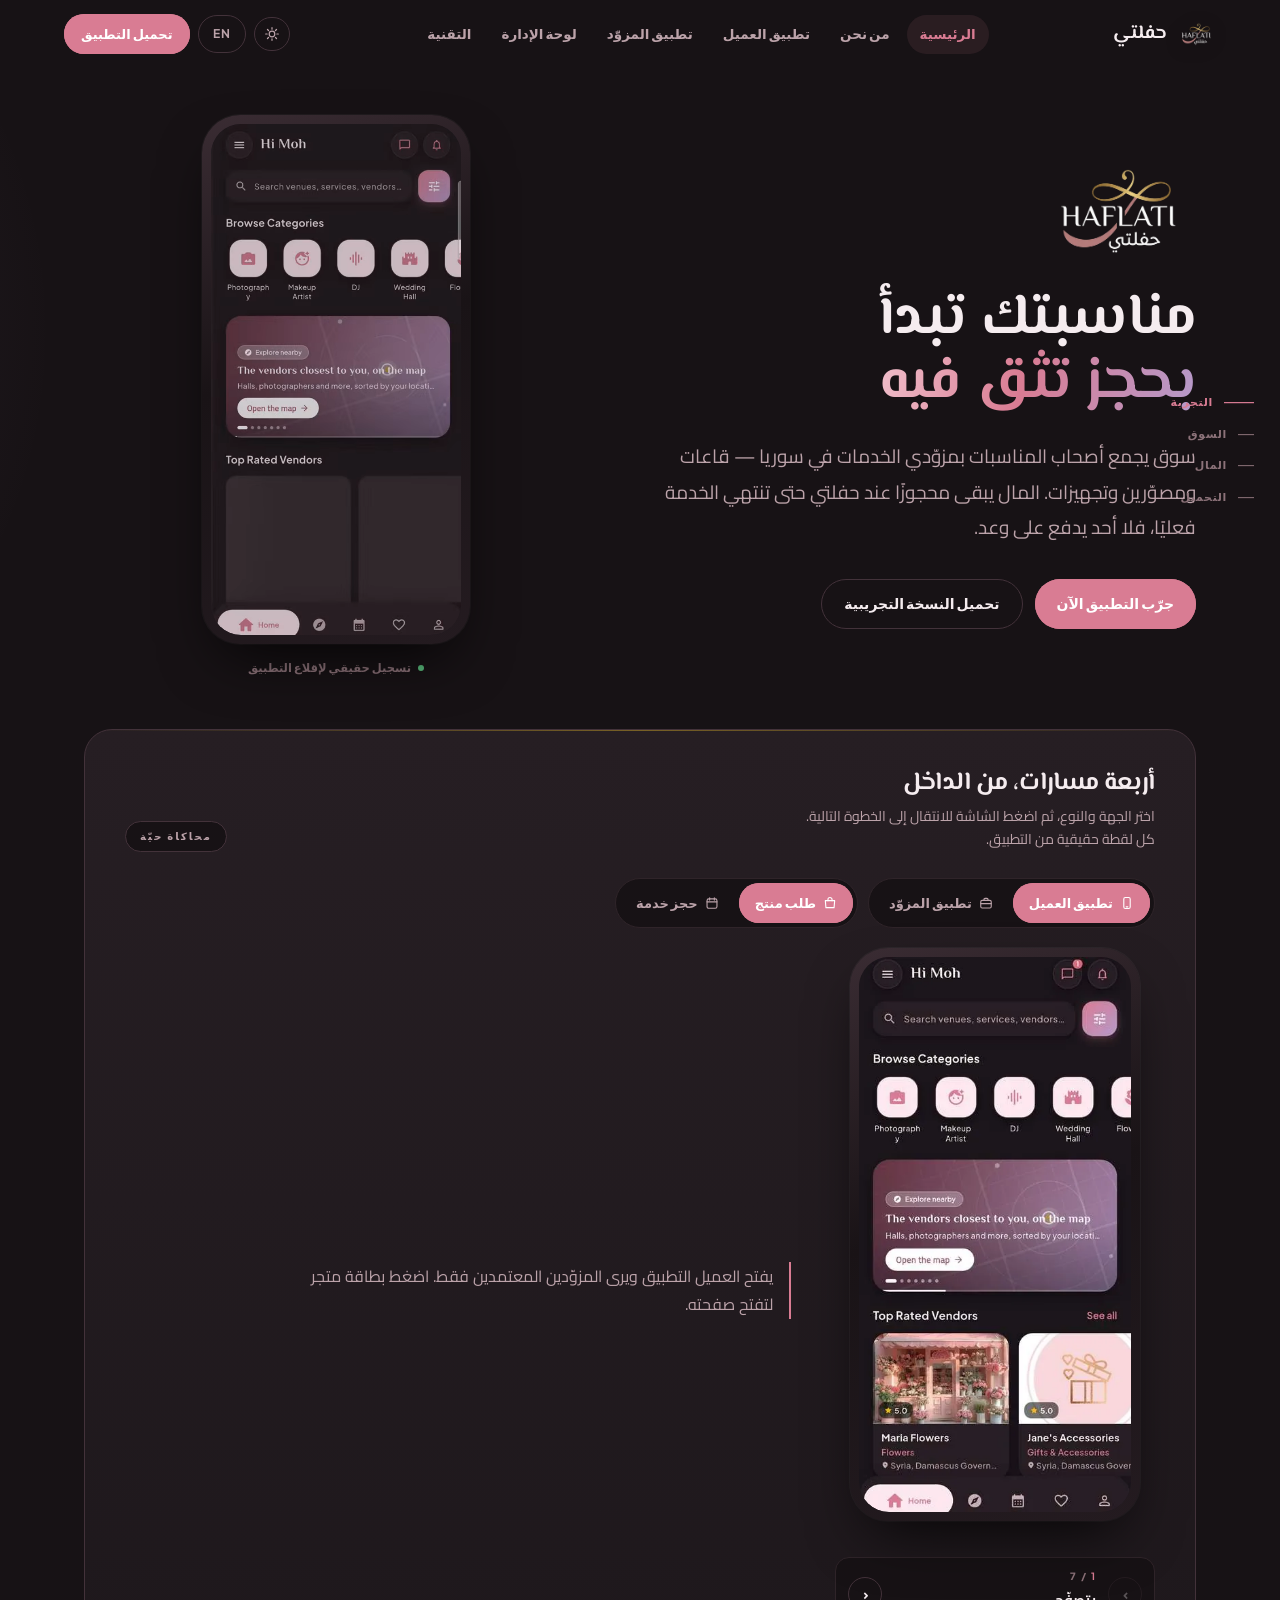
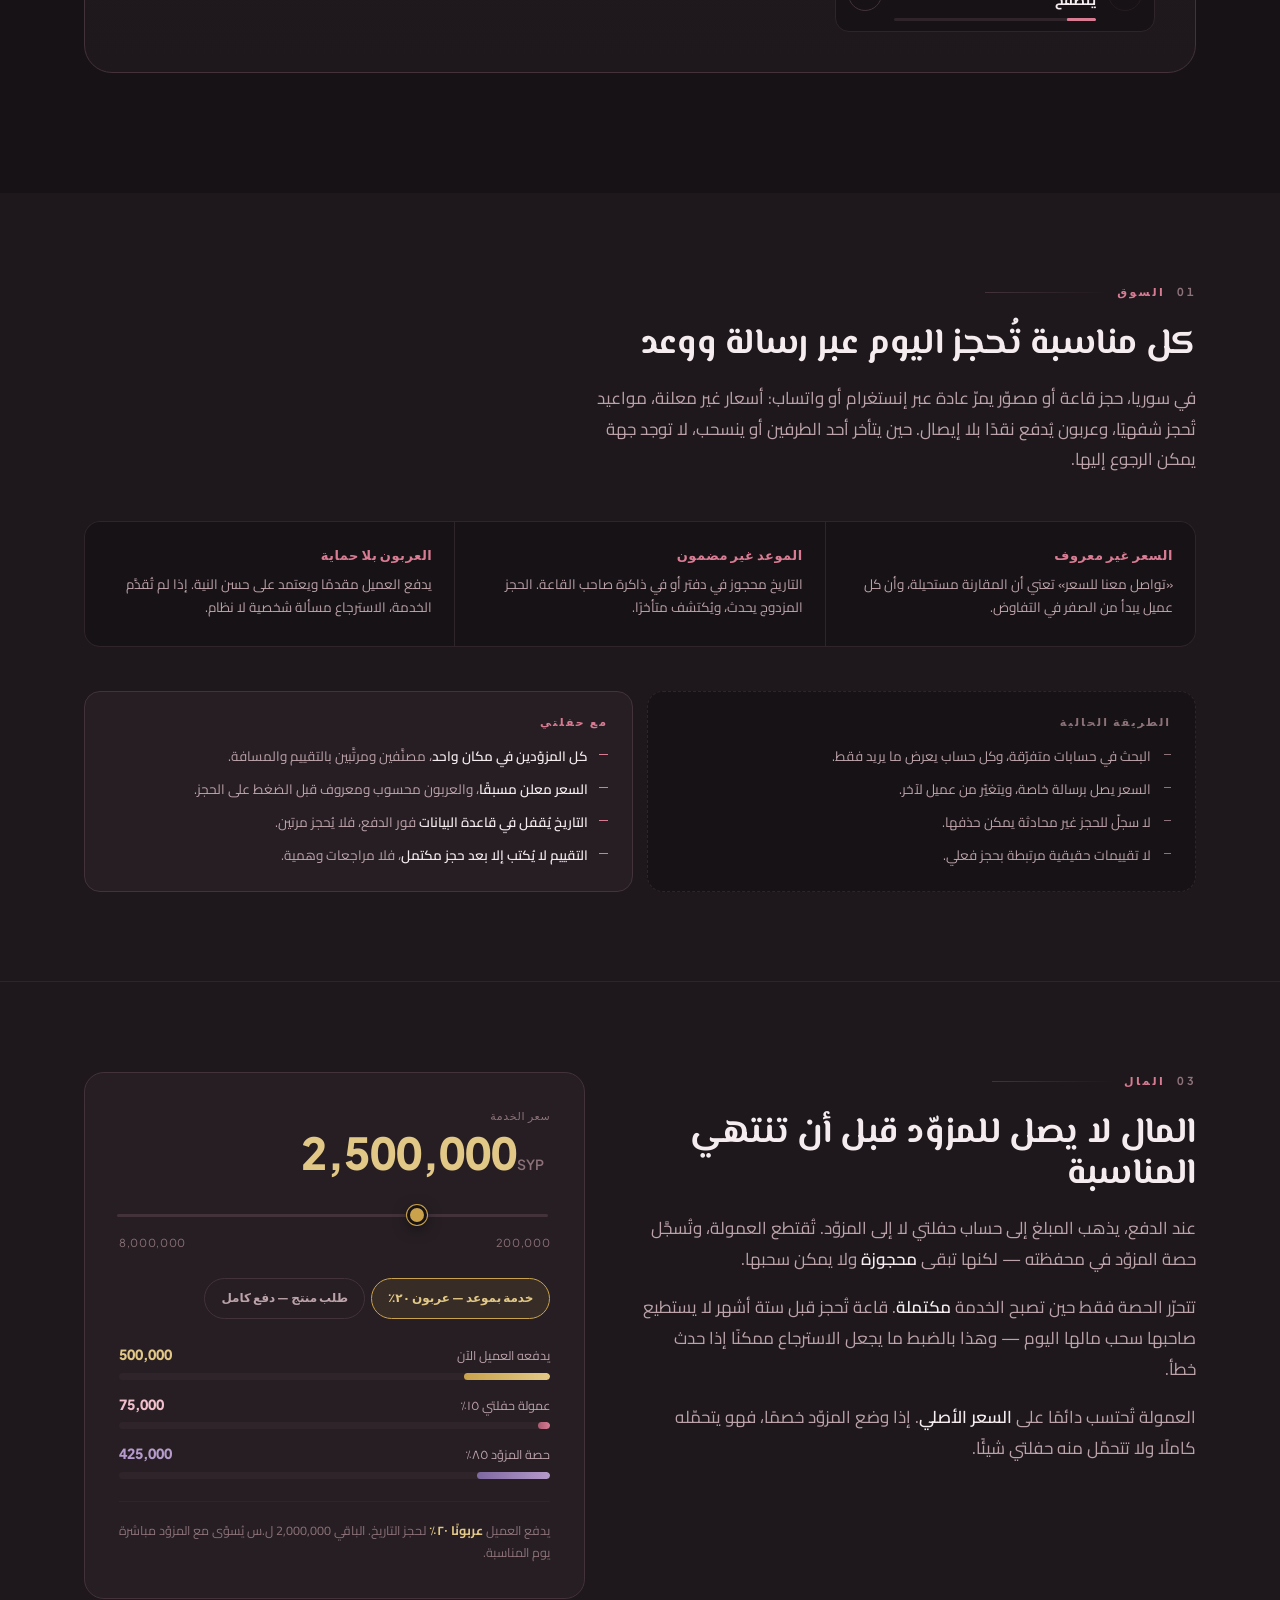
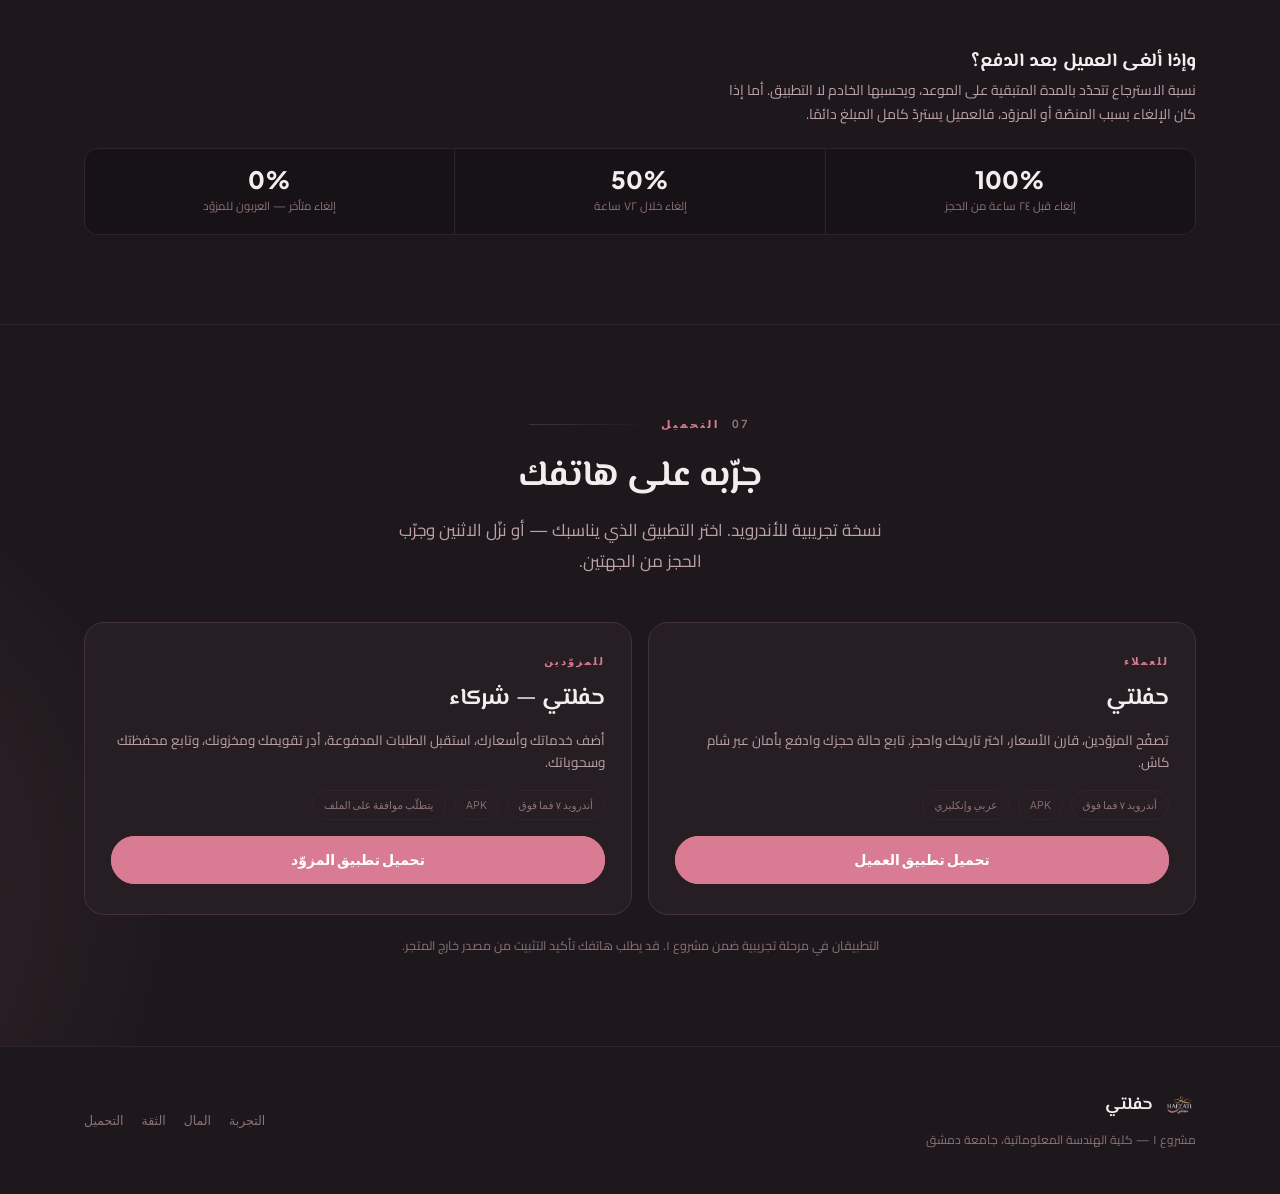
==== index.html @ 5509a3c0 "Fix the Samsung gate showing in every browser display:grid on #sbGate overrode the hidden attribute," ====
<!DOCTYPE html>
<html lang="ar" dir="rtl">
<head>
<meta charset="utf-8">
<meta name="viewport" content="width=device-width, initial-scale=1">
<title>حفلتي — Haflati</title>
<meta name="description" content="حفلتي — سوق خدمات المناسبات في سوريا. احجز قاعة أو مصوّر أو تجهيزات، وادفع بأمان عبر نظام ضمان يحمي الطرفين.">
<link rel="icon" id="favicon" href="data:,">
<meta property="og:title" content="حفلتي — Haflati">
<meta property="og:description" content="سوق خدمات المناسبات في سوريا. احجز بثقة، وادفع بضمان يحمي الطرفين.">
<meta property="og:type" content="website">
<meta name="theme-color" content="#171215">
<!-- Samsung Internet's own dark mode repaints any page it thinks cannot
     theme itself, which double-darkened our dark theme and pushed the rose
     to red. Browsers read this before the CSS, so the identical declaration
     in <style> lands too late to stop it. Both schemes are listed because
     the site ships a light theme too and must keep its own toggle. -->
<meta name="color-scheme" content="dark light">
<meta property="og:image" content="SITE_URL/assets/img/og.jpg">
<meta property="og:image:width" content="1200">
<meta property="og:image:height" content="630">
<meta property="og:locale" content="ar_SY">
<meta name="twitter:card" content="summary_large_image">
<link rel="canonical" href="SITE_URL/">
<link rel="preload" as="image" href="assets/img/posterDark.webp" fetchpriority="high">
<link rel="preload" as="video" href="assets/video/vidDarkWebm.webm" type="video/webm">
<link rel="preload" as="font" type="font/woff2" href="assets/fonts/cairo-400-arabic.woff2" crossorigin>
<link rel="preload" as="font" type="font/woff2" href="assets/fonts/el-messiri-700-arabic.woff2" crossorigin>
<link rel="stylesheet" href="assets/fonts/fonts.css">
<style>
/* ─────────────────────────────────────────────────────────
   TOKENS
   Palette derived from the Haflati mark: gold ribbon,
   rose crescent, white letterforms on a warmed near-black.
   Gold is reserved for money. Nothing else may use it.
   ───────────────────────────────────────────────────────── */
:root{
  /* site ground — the app's dark theme, deepened so phones read as objects on it */
  --ink:#171215;
  --ink-2:#1E181C;
  --surface:#261E23;
  --surface-2:#2E252B;
  --surface-3:#372C33;
  --edge:#43323A;
  --edge-soft:#2F2429;
  --cream:#F5ECEF;
  --muted:#BCA3AA;
  --dim:#8C7279;
  --shade:rgba(0,0,0,.55);

  /* brand — lifted from AppColors, identical values to the apps */
  --rose:#D97C93;         /* AppColors.primary      */
  --rose-2:#BE6B81;       /* AppColors.secondary    */
  --rose-deep:#AA5A70;    /* AppColors.primaryDark  */
  --rose-soft:#F0BFCB;
  --rose-wash:rgba(217,124,147,.10);
  --mauve:#B59ACB;        /* AppColors.accent       */
  --mauve-wash:rgba(181,154,203,.10);
  --gold:#C9A24B;         /* AppColors.gold         */
  --gold-soft:#E2C887;    /* AppColors.goldLight    */
  --gold-wash:rgba(201,162,75,.10);
  --ok:#58B87A;           /* AppColors.success      */
  --warn:#D9A441;         /* AppColors.warning      */
  --rating:#FFB800;       /* AppColors.rating       */

  /* in-phone theme — AppColors dark set, verbatim */
  --a-bg:#221B20;
  --a-card:#2E242A;
  --a-soft:#372B32;
  --a-border:#4A3742;
  --a-text:#F5ECEE;
  --a-sub:#C7AEB5;
  --a-psoft:#452F39;
  --a-shadow:0 4px 12px rgba(0,0,0,.32);
  --a-shadow-sm:0 2px 6px rgba(0,0,0,.32);
  --a-okbg:#32433A;
  --a-warnbg:#453B2D;
  --a-scrim:rgba(0,0,0,.55);

  --disp:'El Messiri','Noto Naskh Arabic','Segoe UI',serif;
  --body:'Cairo','Noto Sans Arabic','Segoe UI',sans-serif;
  --ui:'Plus Jakarta Sans','Inter','Segoe UI',system-ui,sans-serif;

  --gut:clamp(20px,5vw,72px);
  --maxw:1240px;
  --rail:220px;
  --e:cubic-bezier(.22,.61,.36,1);
}

/* ── light theme: site follows, and so do the phones ─────
   In-phone values are AppColors' light set, verbatim. ── */
html[data-theme="light"]{
  --ink:#F4EEF0;
  --ink-2:#FAF7F8;
  --surface:#FFFFFF;
  --surface-2:#FBF6F7;
  --surface-3:#F4EBEE;
  --edge:#E0D0D5;
  --edge-soft:#EBE0E3;
  --cream:#3E3135;        /* AppColors.lightText    */
  --muted:#836A70;        /* AppColors.lightTextSub */
  --dim:#A3898F;
  --shade:rgba(62,49,53,.14);

  --rose-soft:#C96F87;    /* AppColors.lightIcon — legible on white */
  --rose-wash:rgba(217,124,147,.10);
  --gold-soft:#A8811F;
  --mauve:#8E739F;        /* AppColors.accentDeep   */

  --a-bg:#FAF7F8;
  --a-card:#FFFFFF;
  --a-soft:#F3EAED;
  --a-border:#E8DDE0;
  --a-text:#3E3135;
  --a-sub:#836A70;
  --a-psoft:#FCE8EE;      /* AppColors.primarySoft  */
  --a-shadow:0 4px 12px rgba(0,0,0,.06);
  --a-shadow-sm:0 2px 6px rgba(0,0,0,.06);
  --a-okbg:#EFF8F2;
  --a-warnbg:#FFF7E8;
  --a-scrim:rgba(0,0,0,.45);
}
/* ── wide-gamut hold ─────────────────────────────────────
   On P3 screens (most Samsung and iPhone panels) some browsers
   stretch plain sRGB hex toward the wider gamut: rose drifts to
   red and the whole page reads oversaturated. Samsung Internet
   does this, Chrome does not, on the same phone.

   These are the same brand colours expressed in display-p3 —
   converted, not re-picked, so each renders identical to its hex
   above and the drift has nothing left to stretch. Browsers
   without P3 skip the block and keep the hex. Keep the two in
   sync: change a colour above, reconvert it here. ── */
@supports (color: color(display-p3 1 1 1)){
  @media (color-gamut: p3){
    :root{
      --rose:color(display-p3 .8016 .5041 .5768);        /* #D97C93 */
      --rose-2:color(display-p3 .7011 .4357 .5057);      /* #BE6B81 */
      --rose-deep:color(display-p3 .6252 .3690 .4389);   /* #AA5A70 */
      --rose-soft:color(display-p3 .9109 .7564 .7956);   /* #F0BFCB */
      --mauve:color(display-p3 .6925 .6078 .7828);       /* #B59ACB */
      --gold:color(display-p3 .7640 .6411 .3495);        /* #C9A24B */
      --gold-soft:color(display-p3 .8693 .7880 .5615);   /* #E2C887 */
      --ok:color(display-p3 .4434 .7129 .4995);          /* #58B87A */
      --warn:color(display-p3 .8190 .6515 .3261);        /* #D9A441 */
      --rating:color(display-p3 .9582 .7331 .2523);      /* #FFB800 */
    }
    html[data-theme="light"]{
      --rose-soft:color(display-p3 .7410 .4530 .5292);   /* #C96F87 */
      --gold-soft:color(display-p3 .6351 .5119 .2062);   /* #A8811F */
      --mauve:color(display-p3 .5400 .4550 .6120);       /* #8E739F */
    }
  }
}
html[lang="en"]{ --disp:'Plus Jakarta Sans','Inter',system-ui,sans-serif; --body:'Plus Jakarta Sans','Inter',system-ui,sans-serif; }
html{color-scheme:dark}
html[data-theme="light"]{color-scheme:light}
/* Companion to the color-scheme meta in <head>: keep our own palette when a
   browser or OS offers to repaint the page for contrast. The site already
   ships both themes and a toggle, so an automatic repaint only fights it. */
@media (forced-colors: active){
  html{forced-color-adjust:none}
}
body,.topbar,.stage,.phone,.screen,.p-card,.led-note,.gate,.claim,.cbox,.dl,.layer,.stat,.machine,.calc,.step,.node,.chip,.flag,.refund{
  transition:background-color .45s var(--e), border-color .45s var(--e), color .45s var(--e);
}
*,*::before,*::after{box-sizing:border-box}
html{scroll-behavior:smooth; -webkit-text-size-adjust:100%}
body{
  margin:0; background:var(--ink); color:var(--cream);
  font-family:var(--body); font-size:16px; line-height:1.7;
  -webkit-font-smoothing:antialiased;
}

img{max-width:100%; display:block}
button{font:inherit; color:inherit; background:none; border:0; cursor:pointer}
a{color:inherit; text-decoration:none}
:focus-visible{outline:2px solid var(--rose); outline-offset:3px; border-radius:2px}
.skip{
  position:fixed; inset-block-start:10px; inset-inline-start:-9999px; z-index:200;
  background:var(--rose); color:#2A1219; padding:11px 20px; border-radius:999px;
  font-family:var(--ui); font-size:13px; font-weight:700;
}
.skip:focus{inset-inline-start:14px}
::selection{background:var(--rose); color:var(--ink)}

/* ── type scale ───────────────────────────────────────── */
.eyebrow{
  font-family:var(--ui); font-size:11px; font-weight:700;
  letter-spacing:.22em; text-transform:uppercase; color:var(--rose);
  display:flex; align-items:center; gap:12px; margin:0 0 22px;
}
.eyebrow::after{content:''; flex:1; height:1px; background:linear-gradient(to left,transparent,var(--edge)); max-width:120px}
html[dir="ltr"] .eyebrow::after{background:linear-gradient(to right,transparent,var(--edge))}
.eyebrow .num{color:var(--dim); font-variant-numeric:tabular-nums}

h1,h2,h3,h4{font-family:var(--disp); font-weight:700; line-height:1.15; margin:0; letter-spacing:-.01em}
html[lang="en"] h1,html[lang="en"] h2{letter-spacing:-.035em}
.h-xl{font-size:clamp(31px,4.9vw,58px); line-height:1.12}
.h-lg{font-size:clamp(24px,3vw,36px)}
.h-md{font-size:clamp(19px,2.1vw,25px)}
.h-sm{font-size:clamp(16px,1.6vw,19px)}

.lead{font-size:clamp(15px,1.35vw,17px); color:var(--muted); line-height:1.8; max-width:66ch}
p{margin:0 0 1.05em; color:var(--muted)}
p:last-child{margin-bottom:0}
strong{color:var(--cream); font-weight:600}
.mono{font-family:var(--ui); font-variant-numeric:tabular-nums}

/* ── shell ────────────────────────────────────────────── */
.wrap{width:100%; max-width:var(--maxw); margin-inline:auto; padding-inline:var(--gut)}
section{position:relative; scroll-margin-top:78px}
@media(max-width:999px){ section{scroll-margin-top:70px} }
.band{padding-block:clamp(58px,7vw,96px)}
.band + .band{border-top:1px solid var(--edge-soft)}
.band-tint{background:var(--ink-2)}

/* ── top bar ──────────────────────────────────────────── */
.topbar{
  position:fixed; inset-block-start:0; inset-inline:0; z-index:80;
  display:flex; align-items:center; justify-content:space-between;
  gap:16px; padding:14px var(--gut);
  background:rgba(14,11,13,0); border-bottom:1px solid transparent;
  transition:background .35s var(--e), border-color .35s var(--e), backdrop-filter .35s;
}
.topbar.stuck{background:color-mix(in srgb, var(--ink) 86%, transparent); backdrop-filter:blur(14px) saturate(1.2); border-block-end-color:var(--edge-soft)}
.brand{display:flex; align-items:center; gap:11px; font-family:var(--disp); font-size:19px; font-weight:700}
.brand img{width:38px; height:auto; filter:drop-shadow(0 2px 8px rgba(0,0,0,.5))}
.topbar-actions{display:flex; align-items:center; gap:8px}

.lang{
  font-family:var(--ui); font-size:12px; font-weight:700; letter-spacing:.1em;
  padding:8px 14px; border:1px solid var(--edge); border-radius:999px; color:var(--muted);
  transition:.25s var(--e);
}
.lang:hover{border-color:var(--rose); color:var(--rose-soft)}
.icon-btn{display:grid; place-items:center; width:36px; height:34px; padding:0}
.tic{width:16px; height:16px; fill:none; stroke:currentColor; stroke-width:1.8; stroke-linecap:round}
.tic.moon{display:none}
html[data-theme="light"] .tic.sun{display:none}
html[data-theme="light"] .tic.moon{display:block}

.btn{
  display:inline-flex; align-items:center; gap:9px; font-family:var(--ui);
  font-size:14px; font-weight:700; padding:12px 22px; border-radius:999px;
  transition:.28s var(--e); white-space:nowrap;
}
.btn-solid{background:var(--rose); color:#FFF}
.btn-solid:hover{background:var(--rose-soft); transform:translateY(-1px)}
.btn-ghost{border:1px solid var(--edge); color:var(--cream)}
.btn-ghost:hover{border-color:var(--rose); background:var(--rose-wash)}
.btn-sm{padding:9px 17px; font-size:13px}

/* ── section rail ─────────────────────────────────────── */
.rail{
  position:fixed; inset-block-start:50%; inset-inline-start:26px; transform:translateY(-50%);
  z-index:60; display:none; flex-direction:column; gap:3px;
}
@media(min-width:1180px){ .rail{display:flex} }
.rail a{
  display:flex; align-items:center; gap:11px; padding:5px 0;
  font-family:var(--ui); font-size:11px; font-weight:600; letter-spacing:.06em;
  color:var(--dim); transition:.3s var(--e);
}
.rail i{width:16px; height:1px; background:currentColor; transition:.3s var(--e); flex:none}
.rail a:hover{color:var(--muted)}
.rail a.on{color:var(--rose)}
.rail a.on i{width:30px; background:var(--rose)}

/* ─────────────────────────────────────────────────────────
   HERO
   ───────────────────────────────────────────────────────── */
.hero{position:relative; padding-block:clamp(56px,9vw,136px) clamp(32px,4vw,56px); overflow:hidden}
.hero::before{
  content:''; position:absolute; inset-block-start:-30%; inset-inline-start:50%;
  width:min(1100px,120vw); aspect-ratio:1; transform:translateX(-50%);
  background:radial-gradient(circle,rgba(217,124,147,.13) 0%,rgba(181,154,203,.06) 38%,transparent 66%);
  pointer-events:none;
}
.hero-inner{position:relative; z-index:1}
.hero-mark{width:clamp(96px,13vw,150px); margin:0 auto 30px; opacity:0; animation:rise .9s var(--e) .1s forwards}
.hero h1{text-align:center; margin-bottom:22px; opacity:0; animation:rise .9s var(--e) .24s forwards}
.hero h1 .em{
  background:linear-gradient(100deg,var(--rose-soft),var(--rose) 45%,var(--mauve));
  -webkit-background-clip:text; background-clip:text; color:transparent;
}
.hero-sub{
  text-align:center; margin:0 auto; max-width:50ch; font-size:clamp(15px,1.75vw,19px);
  color:var(--muted); line-height:1.85; opacity:0; animation:rise .9s var(--e) .36s forwards;
}
.hero-cta{
  display:flex; gap:12px; justify-content:center; flex-wrap:wrap; margin-top:34px;
  opacity:0; animation:rise .9s var(--e) .48s forwards;
}
@keyframes rise{from{opacity:0; transform:translateY(22px)} to{opacity:1; transform:none}}
@keyframes fade{from{opacity:0} to{opacity:1}}

/* ─────────────────────────────────────────────────────────
   SIGNATURE — the twin-phone stage
   ───────────────────────────────────────────────────────── */
.stage-band{padding-block:0 clamp(70px,10vw,120px)}
.stage{
  position:relative; border:1px solid var(--edge); border-radius:28px;
  background:linear-gradient(180deg,var(--surface) 0%,var(--ink-2) 100%);
  padding:clamp(20px,3.2vw,40px); overflow:hidden;
  opacity:0; animation:fade 1s var(--e) .6s forwards;
}
.stage::before{
  content:''; position:absolute; inset-block-start:0; inset-inline:0; height:1px;
  background:linear-gradient(90deg,transparent,rgba(201,162,39,.5),transparent);
}
.stage-head{
  display:flex; align-items:flex-end; justify-content:space-between;
  gap:20px; flex-wrap:wrap; margin-bottom:26px;
}
.stage-head h2{margin-bottom:6px}
.stage-head p{font-size:14px; max-width:46ch}

.stage-grid{
  display:grid; gap:clamp(16px,2.6vw,34px); align-items:start;
  grid-template-columns:1fr; 
}
@media(min-width:900px){ .stage-grid{grid-template-columns:1fr minmax(190px,250px) 1fr} .ledger{align-self:center} }

.side{display:flex; flex-direction:column; align-items:center; gap:14px}
.side-tag{
  font-family:var(--ui); font-size:10px; font-weight:800; letter-spacing:.2em;
  text-transform:uppercase; padding:6px 14px; border-radius:999px; border:1px solid var(--edge);
  color:var(--muted); background:var(--ink); transition:.4s var(--e);
}
.side.live .side-tag{border-color:var(--rose); color:var(--rose-soft); background:var(--rose-wash)}

/* phone */
.phone{
  width:100%; max-width:264px; aspect-ratio:264/521; position:relative;
  border-radius:38px; padding:9px; background:linear-gradient(160deg,#3A2C33,#191316 45%,#241B20);
  box-shadow:0 26px 60px -20px rgba(0,0,0,.85), 0 0 0 1px rgba(255,255,255,.045);
  transition:.5s var(--e);
}
.side.live .phone{box-shadow:0 30px 70px -20px rgba(0,0,0,.9), 0 0 0 1px rgba(217,124,147,.28), 0 0 46px -12px rgba(217,124,147,.32)}
/* ═══════════════════════════════════════════════════════
   IN-PHONE UI
   Rebuilt from the Flutter source. Dimensions, radii and
   badge placement follow the real widgets:
   HomeListingCardWidget  165x120, r18, pad 10/8/10/10
   HomeVendorCardWidget   195x130, r20, pad 12/10/12/12
   HomeSearchBarWidget    h50, r18, card + shadow
   HomeCategoriesWidget   60x60 tile, r20, primarySoft + border
   Scaled to 0.62 so a 390pt screen fits the mock.
   ═══════════════════════════════════════════════════════ */
.screen{
  position:relative; width:100%; height:100%; border-radius:30px; overflow:hidden;
  background:var(--a-bg); color:var(--a-text); isolation:isolate;
  font-family:var(--body);
}
.scr{
  position:absolute; inset:0; padding:30px 0 0; overflow:hidden;
  opacity:0; visibility:hidden; transform:translateY(9px);
  transition:opacity .42s var(--e), transform .42s var(--e), visibility .42s;
  display:flex; flex-direction:column;
}
.scr.on{opacity:1; visibility:visible; transform:none}
.scr > .pad{padding-inline:12px}
.scr .grow{flex:1; min-height:0; overflow:hidden}

/* a real screenshot from the shipped app, not a rebuild */
.scr.shot{padding:0}
.scr.shot img{width:100%; height:100%; object-fit:cover; object-position:top center; display:block}
.screen:has(.scr.shot.on) .notch, .phone:has(.scr.shot.on) .notch{display:none}
.shot-note{
  display:flex; align-items:center; justify-content:center; gap:7px; margin-top:16px;
  font-family:var(--ui); font-size:12px; font-weight:600; color:var(--dim);
}
.shot-note i{width:6px; height:6px; border-radius:50%; background:var(--ok); flex:none}

/* icons */
.ic{width:13px; height:13px; flex:none; fill:none; stroke:currentColor; stroke-width:1.9;
    stroke-linecap:round; stroke-linejoin:round}
.ic.xs{width:10px; height:10px}
.ic.sm{width:11px; height:11px}
.ic.lg{width:16px; height:16px}
.ic.fill{fill:currentColor; stroke:none}

/* header — HomeHeaderWidget */
.a-head{display:flex; align-items:center; gap:7px; padding:5px 12px 6px}
.a-circ{
  width:26px; height:26px; border-radius:50%; display:grid; place-items:center;
  background:var(--a-card); box-shadow:var(--a-shadow-sm); position:relative; flex:none;
}
.a-circ .ic{width:13px; height:13px}
.a-circ .badge{
  position:absolute; inset-block-start:-2px; inset-inline-end:-2px;
  min-width:12px; height:12px; padding:0 3px; border-radius:999px; background:var(--rose);
  color:#fff; font-family:var(--ui); font-size:7px; font-weight:800;
  display:grid; place-items:center; border:1.5px solid var(--a-bg);
}
.a-hi{
  flex:1; font-family:var(--disp); font-size:13.5px; font-weight:700; color:var(--a-text);
  line-height:1.2; overflow:hidden; white-space:nowrap; text-overflow:ellipsis;
}

/* search — HomeSearchBarWidget */
.a-search{
  height:31px; margin:5px 12px 10px; padding:0 9px; border-radius:11px;
  background:var(--a-card); box-shadow:var(--a-shadow); display:flex; align-items:center; gap:6px;
}
.a-search span{font-size:8.5px; color:var(--a-sub); overflow:hidden; white-space:nowrap; text-overflow:ellipsis}
.a-search{font-size:8.5px; line-height:1.4}
.a-search[data-i18n]{font-size:8.5px}
.a-search .ic{color:var(--a-sub); width:12px; height:12px}
.a-filter{
  width:31px; height:31px; border-radius:11px; background:var(--rose); color:#fff;
  display:grid; place-items:center; flex:none; box-shadow:var(--a-shadow);
}

/* section header — HomeSectionHeaderWidget */
.a-sec{display:flex; align-items:center; gap:8px; padding:10px 12px 6px; flex:none}
.a-sec h6{flex:1; margin:0; font-family:var(--disp); font-size:11.5px; font-weight:700; color:var(--a-text)}
.a-sec b{font-family:var(--ui); font-size:8.5px; font-weight:800; color:var(--rose)}

/* categories — HomeCategoriesWidget */
.a-cats{display:flex; gap:9px; padding:0 12px 2px; overflow:hidden; flex:none}
.a-cat{width:44px; flex:none; text-align:center}
.a-cat i{
  width:34px; height:34px; margin:0 auto 5px; border-radius:12px; display:grid; place-items:center;
  background:var(--a-psoft); border:1px solid var(--a-border); box-shadow:var(--a-shadow); color:var(--rose);
}
.a-cat i .ic{width:16px; height:16px}
.a-cat span{font-size:7.5px; color:var(--a-text); font-weight:600; line-height:1.25; display:block; min-height:19px}

/* rails */
.a-rail{display:flex; gap:9px; padding:0 12px; overflow:hidden; flex:none}

/* listing card — HomeListingCardWidget (165x120 r18) */
.a-lc{
  width:102px; flex:none; border-radius:11px; background:var(--a-card);
  box-shadow:var(--a-shadow); overflow:hidden;
}
.a-lc .im{height:66px; position:relative}
.a-lc .bd{padding:5px 6px 6px}
.a-lc .t{font-size:8px; font-weight:600; color:var(--a-text); line-height:1.3;
  overflow:hidden; white-space:nowrap; text-overflow:ellipsis}
.a-lc .v{font-size:7px; color:var(--rose); line-height:1.3; margin-top:2px;
  display:flex; align-items:center; gap:2px; overflow:hidden; white-space:nowrap}
.a-lc .l{font-size:7px; color:var(--a-sub); line-height:1.3; margin-top:2px;
  display:flex; align-items:center; gap:2px; overflow:hidden; white-space:nowrap}
.a-lc .pr{margin-top:4px; display:flex; align-items:baseline; gap:3px}
.a-lc .pr b{font-family:var(--ui); font-size:8.5px; font-weight:800; color:var(--a-text)}
.a-lc .pr s{font-size:6.5px; color:var(--a-sub)}
.a-lc .pr em{font-size:6.5px; color:var(--a-sub); font-style:normal}

/* vendor card — HomeVendorCardWidget (195x130 r20) */
.a-vc{width:120px; flex:none; border-radius:12px; background:var(--a-card); box-shadow:var(--a-shadow); overflow:hidden}
.a-vc .im{height:70px; position:relative}
.a-vc .bd{padding:6px 7px 7px}
.a-vc .t{font-size:8.5px; font-weight:700; color:var(--a-text); line-height:1.3;
  overflow:hidden; white-space:nowrap; text-overflow:ellipsis}
.a-vc .c{font-size:7.5px; color:var(--rose); line-height:1.3; margin-top:2px}
.a-vc .l{font-size:7px; color:var(--a-sub); line-height:1.3; margin-top:2px; display:flex; align-items:center; gap:2px}

/* image placeholders — the app loads photos; these stand in */
.im{
  background:linear-gradient(135deg,rgba(217,124,147,.34),rgba(181,154,203,.22)),
             repeating-linear-gradient(48deg,rgba(255,255,255,.05) 0 2px,transparent 2px 9px);
}
.im.g2{background:linear-gradient(135deg,rgba(201,162,75,.32),rgba(217,124,147,.22)),repeating-linear-gradient(48deg,rgba(255,255,255,.05) 0 2px,transparent 2px 9px)}
.im.g3{background:linear-gradient(135deg,rgba(181,154,203,.34),rgba(110,140,199,.20)),repeating-linear-gradient(48deg,rgba(255,255,255,.05) 0 2px,transparent 2px 9px)}
.im.g4{background:linear-gradient(135deg,rgba(88,184,122,.26),rgba(181,154,203,.22)),repeating-linear-gradient(48deg,rgba(255,255,255,.05) 0 2px,transparent 2px 9px)}

/* badges over images — exact placement from the widget */
.b-rate{
  position:absolute; inset-block-end:5px; inset-inline-start:5px;
  display:flex; align-items:center; gap:2px; padding:2px 5px; border-radius:6px;
  background:var(--a-scrim); color:#fff; font-family:var(--ui); font-size:6.5px; font-weight:800;
}
.b-rate .ic{color:var(--rating); width:8px; height:8px}
.b-off{
  position:absolute; inset-block-start:5px; inset-inline-start:5px;
  display:flex; align-items:center; gap:2px; padding:2px 5px; border-radius:999px;
  background:var(--rose); color:#fff; font-family:var(--ui); font-size:6.5px; font-weight:800;
}
.b-new{
  position:absolute; inset-block-start:5px; inset-inline-start:5px; padding:2px 6px;
  border-radius:999px; background:var(--a-psoft); color:var(--rose);
  font-family:var(--ui); font-size:6.5px; font-weight:800;
}
.b-fav{
  position:absolute; inset-block-start:5px; inset-inline-end:5px;
  width:17px; height:17px; border-radius:50%; background:var(--a-card); color:var(--rose);
  display:grid; place-items:center; box-shadow:var(--a-shadow-sm);
}
.b-fav .ic{width:9px; height:9px}

/* bottom nav — BottomNavView, 5 real tabs */
.a-nav{
  margin-top:auto; display:flex; justify-content:space-around; align-items:center;
  padding:6px 4px 8px; background:var(--a-card); border-top:1px solid var(--a-border);
}
.a-nav a{display:flex; flex-direction:column; align-items:center; gap:2px; color:var(--a-sub); flex:1}
.a-nav a.on{color:var(--rose)}
.a-nav span{font-size:6.5px; font-weight:600}

/* generic in-phone blocks */
.a-card{background:var(--a-card); border-radius:10px; padding:8px; box-shadow:var(--a-shadow-sm)}
.a-card + .a-card{margin-top:6px}
.a-row{display:flex; align-items:center; gap:6px}
.a-btw{display:flex; align-items:center; justify-content:space-between; gap:6px}
.a-t{font-size:7.5px; color:var(--a-sub); line-height:1.45}
.a-n{font-size:9px; color:var(--a-text); font-weight:600; line-height:1.35}
.a-h{font-family:var(--disp); font-size:12px; font-weight:700; color:var(--a-text); line-height:1.3}
.a-mut{font-size:7.5px; color:var(--a-sub); line-height:1.55}
.a-div{height:1px; background:var(--a-border); margin:6px 0}
.a-price{font-family:var(--ui); font-size:11px; font-weight:800; color:var(--a-text)}
.a-price small{font-size:7px; color:var(--a-sub); font-weight:600; margin-inline-start:2px}
.a-pill{
  display:inline-flex; align-items:center; gap:3px; padding:2.5px 7px; border-radius:999px;
  font-family:var(--ui); font-size:6.5px; font-weight:800; white-space:nowrap;
  background:var(--a-soft); color:var(--a-sub);
}
.a-pill.rose{background:var(--a-psoft); color:var(--rose)}
.a-pill.ok{background:var(--a-okbg); color:var(--ok)}
.a-pill.warn{background:var(--a-warnbg); color:var(--warn)}
.a-pill.gold{background:var(--gold-wash); color:var(--gold-soft)}
.a-cta{
  display:flex; align-items:center; justify-content:center; gap:5px;
  margin:8px 12px 10px; padding:9px; border-radius:11px;
  background:linear-gradient(90deg,var(--rose-2),var(--rose)); color:#fff;
  font-family:var(--ui); font-size:9px; font-weight:800; box-shadow:var(--a-shadow);
}
.a-cta.mut{background:var(--a-soft); color:var(--a-sub); box-shadow:none; border:1px solid var(--a-border)}
.a-cta.gold{background:linear-gradient(90deg,var(--gold),var(--gold-soft)); color:#2A2003}

.a-locbar{
  display:flex; align-items:center; gap:7px; padding:6px 8px; border-radius:12px;
  background:var(--a-card); border:1px solid var(--a-border); box-shadow:var(--a-shadow);
}
.a-loctile{width:22px; height:22px; border-radius:8px; background:var(--a-psoft); color:var(--rose); display:grid; place-items:center; flex:none}
.a-chiprow{display:flex; gap:5px; padding:0 12px 8px; overflow:hidden; flex:none}
.a-echip{
  display:flex; align-items:center; gap:3px; padding:4px 8px; border-radius:999px; flex:none;
  border:1px solid var(--a-border); background:var(--a-card); color:var(--a-sub); font-size:7px;
}
.a-echip.on{border-color:var(--rose); background:var(--a-psoft); color:var(--rose)}
/* ═══════════════════════════════════════════════════════
   HomeSpotlightCarousel / HomeSpotlightSlide
   r24, shadow, 5.2s auto-advance, parallax + scale on the
   background, dots bottom-start (16x5 active / 5x5), and a
   2.5h progress rail across the bottom.
   ═══════════════════════════════════════════════════════ */
.a-spot{
  position:relative; height:86px; margin:0 12px 4px; border-radius:15px;
  overflow:hidden; box-shadow:var(--a-shadow); flex:none;
}
.a-slide{
  position:absolute; inset:0; opacity:0; visibility:hidden;
  transition:opacity .62s var(--e), visibility .62s;
}
.a-slide.on{opacity:1; visibility:visible}
.a-slide .bgi{
  position:absolute; inset:0; background-size:cover; background-position:center;
  transform:scale(1); transition:transform 5.4s linear;
}
.a-slide.on .bgi{transform:scale(1.14)}
/* the two scrims the slide paints over its background */
.a-slide .sc1{
  position:absolute; inset:0;
  background:linear-gradient(to left, rgba(0,0,0,.42) 0%, rgba(0,0,0,.22) 52%, rgba(0,0,0,0) 100%);
}
html[dir="ltr"] .a-slide .sc1{
  background:linear-gradient(to right, rgba(0,0,0,.42) 0%, rgba(0,0,0,.22) 52%, rgba(0,0,0,0) 100%);
}
.a-slide.photo .sc1{
  background:linear-gradient(to left, rgba(0,0,0,.88) 0%, rgba(0,0,0,.58) 52%, rgba(0,0,0,.12) 100%);
}
html[dir="ltr"] .a-slide.photo .sc1{
  background:linear-gradient(to right, rgba(0,0,0,.88) 0%, rgba(0,0,0,.58) 52%, rgba(0,0,0,.12) 100%);
}
.a-slide .sc2{position:absolute; inset:0; background:linear-gradient(to top, rgba(0,0,0,.3) 0%, transparent 55%)}
.a-slide.photo .sc2{background:linear-gradient(to top, rgba(0,0,0,.55) 0%, transparent 55%)}
.a-slide .body{
  position:absolute; inset:0; padding:9px 9px 14px;
  display:flex; flex-direction:column; justify-content:flex-end; gap:0;
}
.a-kick{
  display:inline-flex; align-items:center; gap:3px; align-self:flex-start;
  height:13px; padding:0 6px; border-radius:999px;
  border:1px solid rgba(255,255,255,.28); background:rgba(255,255,255,.26);
  color:#fff; font-family:var(--ui); font-size:6px; font-weight:800; letter-spacing:.04em;
}
.a-kick.err{background:#D96B7A} .a-kick.inf{background:#6E8CC7}
.a-kick .ic{width:7px; height:7px}
.a-stitle{
  font-family:var(--disp); font-size:9.5px; font-weight:800; line-height:1.22; color:#fff;
  margin-top:4px; display:-webkit-box; -webkit-line-clamp:2; -webkit-box-orient:vertical; overflow:hidden;
}
.a-smeta{font-size:6.5px; line-height:1.3; color:rgba(255,255,255,.86); margin-top:3px;
  overflow:hidden; white-space:nowrap; text-overflow:ellipsis}
.a-cta-pill{
  align-self:flex-start; margin-top:6px; height:19px; padding:0 9px; border-radius:999px;
  background:#fff; color:var(--rose-deep); display:inline-flex; align-items:center; gap:3px;
  font-family:var(--ui); font-size:7.5px; font-weight:800;
}
.a-hint{
  margin-top:6px; display:inline-flex; align-items:center; gap:3px;
  color:rgba(255,255,255,.9); font-family:var(--ui); font-size:7px; font-weight:700;
}
.a-dots{position:absolute; inset-block-end:8px; inset-inline-start:10px; display:flex; gap:3px; z-index:3}
.a-dots i{width:3px; height:3px; border-radius:999px; background:rgba(255,255,255,.45); transition:.32s var(--e)}
.a-dots i.on{width:10px; background:#fff}
.a-prog{position:absolute; inset-block-end:0; inset-inline:0; height:1.5px; background:rgba(255,255,255,.2); z-index:3}
.a-prog b{display:block; height:100%; width:0; background:#fff}
.a-spot.run .a-prog b{animation:spotProg 5.2s linear forwards}
@keyframes spotProg{from{width:0} to{width:100%}}

/* the explore slide paints a map instead of a photo — HomeSpotlightMapArtwork */
.a-mapbg{position:absolute; inset:0; background:linear-gradient(135deg,#AA5A70,#8E739F)}
.a-mapbg svg{position:absolute; inset:0; width:100%; height:100%}

/* ═══════════════════════════════════════════════════════
   ExploreView
   Location bar → category chips → results bar with the
   map/list toggle → map (r22, zoom control, attribution)
   → a horizontal strip of ExploreVendorRow cards.
   ═══════════════════════════════════════════════════════ */
.a-resbar{display:flex; align-items:center; gap:5px; padding:0 12px 8px}
.a-resbar .ic{color:var(--a-sub); width:10px; height:10px}
.a-resbar span{flex:1; font-size:7.5px; color:var(--a-sub); overflow:hidden; white-space:nowrap; text-overflow:ellipsis}
.a-modes{display:flex; padding:2px; border-radius:999px; background:var(--a-soft); border:1px solid var(--a-border); flex:none}
.a-modes b{
  display:flex; align-items:center; gap:3px; padding:3px 8px; border-radius:999px;
  font-family:var(--ui); font-size:6.5px; font-weight:800; color:var(--a-sub);
}
.a-modes b.on{background:var(--rose); color:#fff}
.a-modes .ic{width:8px; height:8px; color:currentColor}

.a-map{position:relative; height:162px; margin:0 12px; border-radius:13px; overflow:hidden; border:1px solid var(--a-border); flex:none}
.a-mapart{position:absolute; inset:0; width:100%; height:100%}


/* _VendorPin — avatar with a caret and a name plate under it */
.a-pin{position:absolute; transform:translate(50%,-100%); display:flex; flex-direction:column; align-items:center; z-index:2}
html[dir="ltr"] .a-pin{transform:translate(-50%,-100%)}
.a-pin .av{
  width:19px; height:19px; border-radius:50%; background-size:cover; background-position:center;
  border:1.5px solid var(--a-card); box-shadow:0 2px 6px rgba(0,0,0,.35);
}
.a-pin .tip{width:0; height:0; border:3px solid transparent; border-top-color:var(--a-card); margin-top:-1px}
.a-pin .lbl{
  margin-top:1px; padding:1px 4px; border-radius:4px; background:var(--a-card);
  font-size:5.5px; font-weight:700; color:var(--a-text); white-space:nowrap; box-shadow:var(--a-shadow-sm);
  max-width:52px; overflow:hidden; text-overflow:ellipsis;
}
.a-pin.sel{z-index:3}
.a-pin.sel .av{width:24px; height:24px; border-color:var(--rose); border-width:2px}
.a-pin.sel .tip{border-top-color:var(--rose)}
/* the user's own position */
.a-me{position:absolute; transform:translate(50%,-50%); width:16px; height:16px; border-radius:50%;
  background:rgba(110,140,199,.28); display:grid; place-items:center; z-index:1}
html[dir="ltr"] .a-me{transform:translate(-50%,-50%)}
.a-me i{width:8px; height:8px; border-radius:50%; background:#6E8CC7; border:1.5px solid #fff}
/* zoom control */
.a-zoom{
  position:absolute; inset-block-start:7px; inset-inline-end:7px; width:19px; border-radius:7px;
  background:var(--a-card); border:1px solid var(--a-border); box-shadow:var(--a-shadow-sm); z-index:4; overflow:hidden;
}
.a-zoom b{display:grid; place-items:center; height:18px; color:var(--a-text); font-size:10px; font-weight:600}
.a-zoom hr{margin:0; border:0; height:1px; background:var(--a-border)}
.a-attr{
  position:absolute; inset-block-end:4px; inset-inline-end:5px; padding:1px 5px; border-radius:5px;
  background:color-mix(in srgb, var(--a-card) 82%, transparent); color:var(--a-sub); font-size:5px; z-index:4;
}

/* ExploreVendorStrip — cards scroll sideways under the map */
.a-strip{display:flex; gap:8px; padding:9px 12px 0; overflow:hidden; flex:none}
.a-vrow{
  flex:0 0 auto; width:152px; display:flex; gap:7px; padding:6px; border-radius:11px;
  background:var(--a-card); border:1px solid var(--a-border); box-shadow:var(--a-shadow);
}
.a-vrow.sel{border-color:var(--rose); border-width:1.5px; padding:5.5px}
.a-vthumb{width:40px; height:40px; border-radius:8px; flex:none; background-size:cover; background-position:center}
.a-vinfo{flex:1; min-width:0; display:flex; flex-direction:column; gap:2px}
.a-vinfo .nm{font-size:8px; font-weight:700; color:var(--a-text); overflow:hidden; white-space:nowrap; text-overflow:ellipsis}
.a-vmeta{display:flex; align-items:center; gap:3px; font-size:6.5px; color:var(--a-sub); white-space:nowrap}
.a-vmeta .ic{width:7px; height:7px}
.a-vdot{width:4px; height:4px; border-radius:50%; background:var(--ok); flex:none}
.a-vdot.off{background:var(--a-sub)}

/* payment — PaymentTransferStep */
.a-grad{
  border-radius:14px; padding:12px 11px; text-align:center; margin-bottom:9px;
  background:linear-gradient(135deg,var(--rose),var(--mauve));
}
.a-grad-amt{font-family:var(--ui); font-size:18px; font-weight:800; color:#fff; margin:3px 0; letter-spacing:-.01em}
.a-grad-amt span{font-size:9px; font-weight:600; opacity:.9}
.a-sect{font-family:var(--disp); font-size:10.5px; font-weight:700; color:var(--a-text); margin:8px 0 6px}
.a-num{display:flex; gap:7px; align-items:flex-start; margin-bottom:5px}
.a-num i{
  width:15px; height:15px; border-radius:50%; flex:none; font-style:normal;
  background:var(--a-psoft); color:var(--rose); display:grid; place-items:center;
  font-family:var(--ui); font-size:7.5px; font-weight:800;
}
.a-num span{font-size:7.5px; color:var(--a-sub); line-height:1.5}
.a-shamtile{
  width:24px; height:24px; border-radius:8px; background:#fff; border:1px solid var(--a-border);
  display:grid; place-items:center; padding:3px; flex:none;
}
.a-shamtile img{width:100%; height:auto}
.a-qr{
  margin:8px auto 7px; width:104px; padding:6px; background:#fff;
  border:1px solid var(--a-border); border-radius:10px;
}
.a-qr img{width:100%; display:block}
.a-savebtn{
  margin:7px 0; padding:7px; border-radius:10px; background:var(--a-psoft);
  border:1px solid rgba(217,124,147,.35); color:var(--rose);
  display:flex; align-items:center; justify-content:center; gap:5px;
  font-family:var(--ui); font-size:8px; font-weight:800;
}
.a-orline{display:flex; align-items:center; gap:7px; margin:8px 0 7px}
.a-orline i{flex:1; height:1px; background:var(--a-border)}
.a-orline span{font-size:7px; color:var(--a-sub)}
.a-acct{
  display:flex; align-items:center; gap:7px; padding:6px 9px; border-radius:10px;
  background:var(--a-soft); border:1px solid var(--a-border);
}
.a-acct .mono{flex:1; font-family:var(--ui); font-size:7.5px; color:var(--a-sub); overflow:hidden; white-space:nowrap; text-overflow:ellipsis}
.a-copy{display:flex; align-items:center; gap:3px; color:var(--rose); font-family:var(--ui); font-size:7.5px; font-weight:800}

/* calendar — AvailableDatesCalendarGridWidget */
.a-cal{display:grid; grid-template-columns:repeat(7,1fr); gap:3px}
.a-cal i{
  aspect-ratio:1; display:grid; place-items:center; border-radius:6px; font-style:normal;
  font-family:var(--ui); font-size:7px; font-weight:600; color:var(--a-text); background:var(--a-soft);
}
.a-cal i.off{color:var(--a-sub); opacity:.45; text-decoration:line-through}
.a-cal i.sel{background:var(--rose); color:#fff; font-weight:800}
.a-cal i.hd{background:none; color:var(--a-sub); font-size:6px; font-weight:700}

/* timeline — booking status */
.a-step{display:flex; gap:7px; align-items:flex-start; padding:3px 0}
.a-step .d{
  width:12px; height:12px; border-radius:50%; border:1.5px solid var(--a-border); flex:none;
  margin-top:1px; display:grid; place-items:center; color:#fff;
}
.a-step .d.done{background:var(--ok); border-color:var(--ok)}
.a-step .d.done .ic{width:7px; height:7px; stroke-width:3}
.a-step .d.now{border-color:var(--rose); background:var(--a-psoft); animation:pulse 1.9s infinite}
@keyframes pulse{0%,100%{box-shadow:0 0 0 0 rgba(217,124,147,.42)} 50%{box-shadow:0 0 0 6px rgba(217,124,147,0)}}
.a-line{width:1.5px; background:var(--a-border); height:9px; margin-inline-start:5px}

/* empty state — teaching moment on the vendor side */
.a-empty{
  margin:10px 12px; padding:16px 12px; border:1px dashed var(--a-border); border-radius:12px;
  display:grid; place-items:center; gap:6px; text-align:center; color:var(--a-sub);
}
.a-empty .ic{width:20px; height:20px; opacity:.45}

/* stars */
.a-stars{display:flex; gap:3px; justify-content:center; color:var(--rating)}
.a-stars .ic{width:15px; height:15px}
.a-chips{display:flex; gap:4px; flex-wrap:wrap}
.a-chip{padding:3px 7px; border-radius:999px; border:1px solid var(--a-border); font-size:7px; color:var(--a-sub)}
.a-chip.on{border-color:var(--rose); background:var(--a-psoft); color:var(--rose)}

.notch{
  position:absolute; inset-block-start:8px; inset-inline-start:50%; transform:translateX(-50%);
  width:74px; height:19px; border-radius:999px; background:#0A0809; z-index:20;
}
html[data-theme="light"] .notch{background:#2A2227}
html[data-theme="light"] .phone{
  background:linear-gradient(160deg,#EFE4E8,#FBF7F8 45%,#EADFE3);
  box-shadow:0 22px 50px -20px rgba(62,49,53,.30), 0 0 0 1px rgba(62,49,53,.10);
}
html[data-theme="light"] .side.live .phone{
  box-shadow:0 26px 60px -20px rgba(62,49,53,.34), 0 0 0 1px rgba(217,124,147,.42), 0 0 40px -14px rgba(217,124,147,.40);
}
html[data-theme="light"] .stage::before{background:linear-gradient(90deg,transparent,rgba(201,162,75,.65),transparent)}
html[data-theme="light"] .hero::before{background:radial-gradient(circle,rgba(217,124,147,.16) 0%,rgba(181,154,203,.09) 38%,transparent 66%)}
html[data-theme="light"] .hero h1 .em{background:linear-gradient(100deg,var(--rose-deep),var(--rose) 45%,#8E739F); -webkit-background-clip:text; background-clip:text}


/* ── the simulator's customer phone is a real capture you can tap ── */
.tapscreen{
  position:absolute; inset:0; padding:0; border:0; background:none; cursor:pointer;
  display:block; overflow:hidden; border-radius:30px;
}
.tapscreen img{width:100%; height:100%; object-fit:cover; object-position:top center; display:block}
.tapscreen:focus-visible{outline:2px solid var(--rose); outline-offset:-4px}






/* ── walk-through controls, attached to the handset ── */
.walk{
  display:flex; align-items:center; gap:12px; margin-top:16px;
  padding:10px 12px; border:1px solid var(--edge-soft); border-radius:14px;
  background:var(--ink);
}
.walk-arrow{
  width:34px; height:34px; flex:none; border-radius:50%; border:1px solid var(--edge);
  display:grid; place-items:center; color:var(--cream); transition:.22s var(--e);
}
.walk-arrow::after{content:'›'; font-size:17px; font-weight:700; line-height:1}
#nextBtn::after{content:'‹'}
html[dir="ltr"] #prevBtn::after{content:'‹'}
html[dir="ltr"] #nextBtn::after{content:'›'}
.walk-arrow:hover:not(:disabled){border-color:var(--rose); color:var(--rose)}
.walk-arrow:disabled{opacity:.3}
.walk-now{flex:1; min-width:0; display:flex; flex-direction:column; gap:4px}
.walk-count{font-family:var(--ui); font-size:10px; font-weight:800; letter-spacing:.14em; color:var(--dim)}
.walk-count b{color:var(--rose)}
.walk-label{
  font-family:var(--body); font-size:14px; font-weight:700; color:var(--cream);
  overflow:hidden; white-space:nowrap; text-overflow:ellipsis;
}
.walk-bar{display:block; height:3px; border-radius:2px; background:var(--edge-soft); overflow:hidden; margin-top:2px}
.walk-bar i{display:block; height:100%; background:var(--rose); border-radius:2px; transition:width .34s var(--e)}

/* the step cards are what the bar replaces */
.sim-side .steps{display:none}

/* ── hero: the app's own launch animation, recorded ── */
.hero-grid{display:grid; gap:clamp(28px,4vw,60px); grid-template-columns:1fr; align-items:center}
@media(min-width:940px){ .hero-grid{grid-template-columns:1.05fr .95fr; text-align:start} }
.hero-copy{min-width:0}
@media(min-width:940px){
  .hero-copy h1, .hero-copy .hero-sub{text-align:start; margin-inline:0}
  .hero-copy .hero-mark{margin-inline:0}
  .hero-copy .hero-cta{justify-content:flex-start}
}
.hero-phone{display:flex; flex-direction:column; align-items:center; gap:14px;
  opacity:0; animation:rise 1s var(--e) .5s forwards}
.hero-phone .phone{max-width:min(268px, 72vw)}
.hero-phone video{width:100%; height:100%; object-fit:cover; object-position:top center; display:block; border-radius:30px}
.hero-vidnote{display:flex; align-items:center; gap:7px; margin:0;
  font-family:var(--ui); font-size:11.5px; font-weight:600; color:var(--dim)}
.hero-vidnote i{width:6px; height:6px; border-radius:50%; background:var(--ok); flex:none}

/* ═══════════════════════════════════════════════════════
   SIMULATOR
   One handset, one path at a time. Side × kind gives four
   flows, and a money strip that stays a single line so it
   cannot collapse on a phone the way a tall card did.
   ═══════════════════════════════════════════════════════ */
.picker2{display:flex; gap:10px; flex-wrap:wrap; margin-bottom:20px}
.seg{display:flex; gap:4px; padding:4px; border:1px solid var(--edge-soft); border-radius:999px; background:var(--ink)}
.sg{
  display:flex; align-items:center; gap:7px; padding:9px 16px; border-radius:999px;
  font-family:var(--ui); font-size:13px; font-weight:700; color:var(--muted);
  transition:.26s var(--e); white-space:nowrap;
}
.sg .ic{width:14px; height:14px}
.sg.on{background:var(--rose); color:#fff}
html[data-theme="light"] .sg.on{color:#4A1D28}

.sim{display:grid; gap:clamp(20px,3.4vw,44px); grid-template-columns:1fr; align-items:center}
@media(min-width:900px){
  .sim{grid-template-columns:minmax(0,320px) 1fr}
  .sim-pin{display:flex; flex-direction:column; gap:20px}
}
.sim-phone{display:flex; justify-content:center}
.sim-phone .phone{max-width:290px}
.sim-side{display:flex; flex-direction:column; gap:20px; min-width:0; max-width:56ch}

.sim-side .caption{
  margin:0; font-size:clamp(14px,1.4vw,16px); line-height:1.8; padding-inline-start:16px;
  border-inline-start:2px solid var(--rose); min-width:0;
}
@media(max-width:899px){
  .sim-side .caption{
    font-size:12.5px; line-height:1.6; padding-inline-start:11px;
    display:-webkit-box; -webkit-line-clamp:4; -webkit-box-orient:vertical; overflow:hidden;
  }
}

/* ── ledger column ────────────────────────────────────── */
.ledger{
  border:1px solid var(--edge); border-radius:18px; background:var(--ink);
  padding:18px 16px; display:flex; flex-direction:column; gap:14px; position:relative;
  min-height:200px;
}

.ledger-h{
  font-family:var(--ui); font-size:9.5px; font-weight:800; letter-spacing:.18em;
  text-transform:uppercase; color:var(--gold); display:flex; align-items:center; gap:8px;
}
.ledger-h b{width:5px; height:5px; border-radius:50%; background:var(--gold); flex:none}
.led-empty{
  flex:1; display:grid; place-items:center; text-align:center; color:var(--dim);
  font-size:11.5px; line-height:1.7; padding:10px;
}
.led-rows{display:flex; flex-direction:column; gap:9px}
.led-row{
  display:flex; align-items:baseline; justify-content:space-between; gap:10px;
  padding-bottom:2px;
  opacity:0; transform:translateY(6px); transition:.5s var(--e);
}
.led-row.in{opacity:1; transform:none}
.led-k{font-size:11px; color:var(--muted); line-height:1.4}
.led-v{font-family:var(--ui); font-size:13px; font-weight:800; color:var(--cream); white-space:nowrap; font-variant-numeric:tabular-nums}
.led-v.gold{color:var(--gold-soft)}
.led-v.held{color:var(--dim)}
.led-v.free{color:var(--ok)}
.led-note{
  font-size:10.5px; line-height:1.65; color:var(--dim); padding:10px;
  border:1px solid var(--edge-soft); border-radius:10px; background:var(--surface);
}
.led-note b{color:var(--gold-soft); font-weight:700}

/* ── stage controls ───────────────────────────────────── */
.stage-ctrl{margin-top:28px; padding-top:22px; border-top:1px solid var(--edge-soft)}
.steps{display:flex; gap:6px; flex-wrap:wrap; margin-bottom:18px}
.step{
  flex:1 1 128px; text-align:start; padding:10px 12px; border-radius:11px;
  border:1px solid var(--edge-soft); background:var(--ink); transition:.3s var(--e);
}
.step:hover{border-color:var(--edge); background:var(--surface)}
.step .sn{
  font-family:var(--ui); font-size:9px; font-weight:800; letter-spacing:.12em; color:var(--dim);
  display:block; margin-bottom:3px; font-variant-numeric:tabular-nums;
}
.step .sl{font-size:11.5px; color:var(--muted); line-height:1.4; display:block}
.step.on{border-color:var(--rose); background:var(--rose-wash)}
.step.on .sn{color:var(--rose)}
.step.on .sl{color:var(--cream); font-weight:600}
.step.past{border-color:var(--edge)}
.step.past .sn{color:var(--rose-deep)}
.caption{
  flex:1; min-width:min(100%,260px); font-size:13.5px; line-height:1.7; color:var(--muted);
  padding-inline-start:14px; border-inline-start:2px solid var(--rose);
}
.caption b{color:var(--cream); font-weight:600}

/* ── Samsung Internet forced dark mode ───────────────────
   Samsung's forced dark repaints any background it can read as a
   colour — our rose CTA came out blood red — but it leaves box-shadow
   alone. So the brand colours below are painted with an inset shadow
   large enough to flood the box instead. It clips to border-radius
   exactly like a background, so pills, circles and tiles keep their
   shape.

   This is invisible everywhere else: the shadow simply paints the
   same colour already set behind it. Tested on an S25 Ultra, where
   only this survived out of seven techniques.

   The two -wash tokens are deliberately excluded — they are 10%
   alpha tints and an opaque shadow would flatten them.

   Remove this block if Samsung ever honours the color-scheme meta. ── */
.btn-solid,
.rail a.on i,
.a-circ .badge,
.a-filter,
.b-off,
.a-modes b.on,
.a-cal i.sel,
.walk-bar i,
.sg.on{ box-shadow:inset 0 0 0 999px var(--rose) }
.btn-solid:hover{ box-shadow:inset 0 0 0 999px var(--rose-soft) }
.ledger-h b{ box-shadow:inset 0 0 0 999px var(--gold) }
/* .skip is the keyboard skip-link and only ever visible on focus,
   where it sits above the page — the shadow would outlive the focus
   ring, so it keeps the plain background. */
</style>
</head>
<style>
/* ─────────────────────────────────────────────────────────
   SECTION FURNITURE
   ───────────────────────────────────────────────────────── */
.head{max-width:68ch; margin-bottom:clamp(30px,3.6vw,46px)}
.head .h-lg{margin-bottom:18px}
.split{display:grid; gap:clamp(28px,4.4vw,64px); grid-template-columns:1fr}
@media(min-width:920px){ .split{grid-template-columns:1.05fr .95fr; align-items:start} }
.split-wide{display:grid; gap:clamp(28px,4.4vw,64px); grid-template-columns:1fr}
@media(min-width:920px){ .split-wide{grid-template-columns:.9fr 1.1fr} }

.reveal{opacity:0; transform:translateY(26px); transition:opacity .8s var(--e), transform .8s var(--e)}
.reveal.in{opacity:1; transform:none}
@media(prefers-reduced-motion:reduce){
  *{animation-duration:.01ms !important; animation-iteration-count:1 !important; transition-duration:.01ms !important}
  .reveal{opacity:1; transform:none}
  html{scroll-behavior:auto}
}

/* ── the market problem ───────────────────────────────── */
.claims{display:grid; gap:1px; background:var(--edge-soft); border:1px solid var(--edge-soft); border-radius:16px; overflow:hidden}
@media(min-width:760px){ .claims{grid-template-columns:repeat(3,1fr)} }
.claim{background:var(--ink); padding:26px 22px}
.claim h4{font-family:var(--ui); font-size:13px; font-weight:800; letter-spacing:.04em; color:var(--rose); margin-bottom:10px}
.claim p{font-size:13.5px; line-height:1.75; margin:0}

.contrast{display:grid; gap:14px; grid-template-columns:1fr}
@media(min-width:700px){ .contrast{grid-template-columns:1fr 1fr} }
.cbox{border:1px solid var(--edge-soft); border-radius:16px; padding:24px; background:var(--ink)}
.cbox.before{border-style:dashed}
.cbox h4{font-family:var(--ui); font-size:11px; font-weight:800; letter-spacing:.18em; text-transform:uppercase; margin-bottom:16px}
.cbox.before h4{color:var(--dim)}
.cbox.after{border-color:var(--edge); background:var(--surface)}
.cbox.after h4{color:var(--rose)}
.cbox ul{list-style:none; margin:0; padding:0; display:flex; flex-direction:column; gap:11px}
.cbox li{font-size:13.5px; line-height:1.65; color:var(--muted); padding-inline-start:20px; position:relative}
.cbox li::before{
  content:''; position:absolute; inset-inline-start:0; inset-block-start:9px;
  width:7px; height:1px; background:var(--dim);
}
.cbox.after li::before{background:var(--rose); width:9px}
.cbox.after li strong{color:var(--cream)}

/* ── state machine ────────────────────────────────────── */
.machine{border:1px solid var(--edge); border-radius:20px; background:var(--ink-2); padding:clamp(18px,3vw,32px)}
.track{display:flex; gap:0; overflow-x:auto; padding-bottom:6px; scrollbar-width:thin}
.node{
  flex:1; min-width:118px; text-align:center; padding:16px 8px; position:relative;
  border-block-start:2px solid var(--edge-soft); transition:.4s var(--e);
}
.node.done{border-block-start-color:var(--rose-deep)}
.node.on{border-block-start-color:var(--rose)}
.node .nk{
  font-family:var(--ui); font-size:8.5px; font-weight:800; letter-spacing:.1em;
  text-transform:uppercase; color:var(--dim); display:block; margin-bottom:6px;
}
.node .nl{font-size:12.5px; color:var(--muted); line-height:1.4; display:block}
.node.on .nk{color:var(--rose)}
.node.on .nl{color:var(--cream); font-weight:600}
.node.done .nk{color:var(--rose-deep)}
.machine-body{margin-top:22px; padding-top:20px; border-top:1px solid var(--edge-soft); display:grid; gap:20px}
@media(min-width:800px){ .machine-body{grid-template-columns:1.2fr .8fr} }
.mb-txt h4{margin-bottom:10px}
.mb-txt p{font-size:14px; margin:0}
.mb-facts{display:flex; flex-direction:column; gap:8px}
.fact{
  display:flex; gap:10px; align-items:baseline; font-size:12.5px; color:var(--muted);
  padding:9px 12px; border:1px solid var(--edge-soft); border-radius:9px; background:var(--surface);
}
.fact b{font-family:var(--ui); font-size:9px; font-weight:800; letter-spacing:.1em; text-transform:uppercase; color:var(--dim); flex:none; min-width:64px}
.branch{
  margin-top:16px; padding:12px 14px; border-radius:10px;
  border:1px solid rgba(217,164,65,.28); background:rgba(217,164,65,.06);
  font-size:12.5px; line-height:1.7; color:var(--muted);
}
.branch b{color:var(--warn); font-weight:700}

/* ── money ────────────────────────────────────────────── */
.calc{border:1px solid var(--edge); border-radius:20px; background:var(--surface); padding:clamp(20px,3vw,34px)}
.calc-top{display:flex; align-items:flex-end; justify-content:space-between; gap:18px; flex-wrap:wrap; margin-bottom:24px}
.calc-out{font-family:var(--ui); font-size:clamp(28px,4vw,44px); font-weight:800; color:var(--gold-soft); line-height:1; font-variant-numeric:tabular-nums}
.calc-out small{font-size:14px; color:var(--dim); font-weight:600; margin-inline-start:6px}
.slider-wrap{margin-bottom:26px}
.slider-lab{display:flex; justify-content:space-between; font-family:var(--ui); font-size:11px; color:var(--dim); margin-bottom:9px; letter-spacing:.06em}
input[type=range]{
  -webkit-appearance:none; appearance:none; width:100%; height:3px; border-radius:3px;
  background:var(--edge); outline:none; cursor:pointer;
}
input[type=range]::-webkit-slider-thumb{
  -webkit-appearance:none; width:20px; height:20px; border-radius:50%;
  background:var(--gold); border:3px solid var(--ink); cursor:grab;
  box-shadow:0 0 0 1px var(--gold), 0 4px 14px rgba(0,0,0,.5);
}
input[type=range]::-moz-range-thumb{
  width:20px; height:20px; border-radius:50%; background:var(--gold);
  border:3px solid var(--ink); cursor:grab; box-shadow:0 0 0 1px var(--gold);
}
.toggle-row{display:flex; gap:6px; margin-bottom:24px; flex-wrap:wrap}
.toggle{
  font-family:var(--ui); font-size:12px; font-weight:700; padding:9px 16px; border-radius:999px;
  border:1px solid var(--edge); color:var(--muted); transition:.25s var(--e);
}
.toggle.on{border-color:var(--gold); color:var(--gold-soft); background:var(--gold-wash)}
.bars{display:flex; flex-direction:column; gap:13px}
.barline{display:grid; grid-template-columns:1fr; gap:6px}
.barline-h{display:flex; justify-content:space-between; align-items:baseline; gap:10px}
.barline-k{font-size:12.5px; color:var(--muted)}
.barline-v{font-family:var(--ui); font-size:14px; font-weight:800; font-variant-numeric:tabular-nums}
.bartrack{height:7px; border-radius:4px; background:var(--edge-soft); overflow:hidden}
.barfill{height:100%; border-radius:4px; width:0; min-width:5px; transition:width .65s var(--e)}
.bf-gold{background:linear-gradient(90deg,var(--gold),var(--gold-soft))}
.bf-rose{background:linear-gradient(90deg,var(--rose-deep),var(--rose))}
.bf-mauve{background:linear-gradient(90deg,#7E68A0,var(--mauve))}
.calc-note{margin-top:22px; padding-top:18px; border-top:1px solid var(--edge-soft); font-size:12.5px; line-height:1.75; color:var(--dim)}
.calc-note b{color:var(--gold-soft); font-weight:700}

.refunds{display:grid; gap:1px; background:var(--edge-soft); border:1px solid var(--edge-soft); border-radius:14px; overflow:hidden; margin-top:22px}
@media(min-width:640px){ .refunds{grid-template-columns:repeat(3,1fr)} }
.refund{background:var(--ink); padding:18px 16px; text-align:center}
.refund .rp{font-family:var(--ui); font-size:24px; font-weight:800; color:var(--cream); line-height:1}
.refund .rw{font-size:11.5px; color:var(--dim); margin-top:7px; line-height:1.5}

/* ── app tour ─────────────────────────────────────────── */
.tour{display:grid; gap:clamp(26px,4vw,56px); grid-template-columns:1fr; align-items:center}
@media(min-width:900px){ .tour{grid-template-columns:.95fr 1.05fr} }
.tour-phone{display:flex; justify-content:center}
.tour-phone .phone{max-width:250px}
.tabs{display:flex; gap:6px; margin-bottom:26px; flex-wrap:wrap}
.tab{
  font-family:var(--ui); font-size:12.5px; font-weight:700; padding:10px 18px; border-radius:999px;
  border:1px solid var(--edge); color:var(--muted); transition:.25s var(--e);
}
.tab.on{border-color:var(--rose); color:var(--rose-soft); background:var(--rose-wash)}
.feat{display:flex; flex-direction:column; gap:2px}
.fitem{
  padding:15px 0; border-bottom:1px solid var(--edge-soft); display:grid;
  grid-template-columns:auto 1fr; gap:14px; align-items:start;
}
.fitem:last-child{border-bottom:0}
.fitem .fn{
  font-family:var(--ui); font-size:10px; font-weight:800; color:var(--dim);
  font-variant-numeric:tabular-nums; padding-top:4px; letter-spacing:.06em;
}
.fitem h5{font-family:var(--body); font-size:15px; font-weight:700; color:var(--cream); margin:0 0 5px}
.fitem p{font-size:13px; line-height:1.65; margin:0}

/* ── trust ────────────────────────────────────────────── */
.gates{display:grid; gap:14px; grid-template-columns:1fr}
@media(min-width:680px){ .gates{grid-template-columns:1fr 1fr} }
.gate{border:1px solid var(--edge-soft); border-radius:16px; padding:24px; background:var(--ink); transition:.3s var(--e)}
.gate:hover{border-color:var(--edge); background:var(--surface)}
.gate .gk{
  font-family:var(--ui); font-size:10px; font-weight:800; letter-spacing:.18em;
  text-transform:uppercase; color:var(--mauve); margin-bottom:12px; display:block;
}
.gate h4{font-size:19px; margin-bottom:9px}
.gate p{font-size:13.5px; line-height:1.7; margin:0}
.flags{
  display:grid; gap:1px; background:var(--edge-soft); border:1px solid var(--edge-soft);
  border-radius:14px; overflow:hidden; margin-top:16px;
}
@media(min-width:560px){ .flags{grid-template-columns:repeat(2,1fr)} }
@media(min-width:1000px){ .flags{grid-template-columns:repeat(4,1fr)} }
.flag{background:var(--ink); padding:16px 15px}
.flag code{
  font-family:var(--ui); font-size:11.5px; font-weight:800; color:var(--mauve);
  display:block; margin-bottom:7px; letter-spacing:-.01em;
}
.flag span{font-size:11.5px; color:var(--dim); line-height:1.55; display:block}

/* ── under the hood ───────────────────────────────────── */
.stats{display:grid; gap:1px; background:var(--edge-soft); border:1px solid var(--edge-soft); border-radius:16px; overflow:hidden}
@media(min-width:520px){ .stats{grid-template-columns:repeat(2,1fr)} }
@media(min-width:900px){ .stats{grid-template-columns:repeat(4,1fr)} }
.stat{background:var(--ink); padding:24px 20px}
.stat .sv{
  font-family:var(--ui); font-size:clamp(26px,3.4vw,38px); font-weight:800; color:var(--cream);
  line-height:1; font-variant-numeric:tabular-nums; letter-spacing:-.02em;
}
.stat .sk{font-size:12px; color:var(--dim); margin-top:9px; line-height:1.5}

.arch{display:flex; flex-direction:column; gap:10px; margin-top:26px}
.layer{
  border:1px solid var(--edge-soft); border-radius:14px; padding:18px 20px; background:var(--ink);
  display:grid; gap:12px; grid-template-columns:1fr;
}
@media(min-width:760px){ .layer{grid-template-columns:180px 1fr; align-items:center} }
.layer-k{
  font-family:var(--ui); font-size:10.5px; font-weight:800; letter-spacing:.16em;
  text-transform:uppercase; color:var(--rose);
}
.layer-v{display:flex; gap:7px; flex-wrap:wrap}
.chip{
  font-family:var(--ui); font-size:11.5px; font-weight:600; padding:6px 12px; border-radius:7px;
  border:1px solid var(--edge); color:var(--muted); background:var(--surface);
}
.chip.hi{border-color:var(--rose-deep); color:var(--rose-soft); background:var(--rose-wash)}
.arrow{text-align:center; color:var(--dim); font-size:14px; line-height:1; margin:-4px 0}

/* ── download ─────────────────────────────────────────── */
.dl-band{position:relative; overflow:hidden}
.dl-band::before{
  content:''; position:absolute; inset-block-end:-40%; inset-inline-start:50%;
  width:min(900px,110vw); aspect-ratio:1; transform:translateX(-50%);
  background:radial-gradient(circle,rgba(201,162,39,.10) 0%,rgba(217,124,147,.06) 42%,transparent 68%);
  pointer-events:none;
}
.dls{display:grid; gap:16px; grid-template-columns:1fr; position:relative; z-index:1}
@media(min-width:760px){ .dls{grid-template-columns:1fr 1fr} }
.dl{
  border:1px solid var(--edge); border-radius:20px; padding:30px 26px; background:var(--surface);
  display:flex; flex-direction:column; gap:16px; transition:.35s var(--e);
}
.dl:hover{border-color:var(--rose-deep); transform:translateY(-3px)}
.dl-k{font-family:var(--ui); font-size:10px; font-weight:800; letter-spacing:.2em; text-transform:uppercase; color:var(--rose)}
.dl h4{font-size:23px}
.dl p{font-size:13.5px; line-height:1.7; margin:0; flex:1}
.dl-meta{display:flex; gap:8px; flex-wrap:wrap; font-family:var(--ui); font-size:10.5px; color:var(--dim)}
.dl-meta span{padding:5px 11px; border:1px solid var(--edge-soft); border-radius:999px}
.dl .btn{width:100%; justify-content:center}
.dl-soon{
  display:flex; align-items:center; justify-content:center; gap:9px; width:100%;
  padding:12px 22px; border-radius:999px; border:1px dashed var(--edge);
  font-family:var(--ui); font-size:13px; font-weight:700; color:var(--dim);
}
.dl-note{
  margin-top:20px; font-size:12.5px; color:var(--dim); line-height:1.7; text-align:center;
  position:relative; z-index:1;
}

/* ── footer ───────────────────────────────────────────── */
footer{border-top:1px solid var(--edge-soft); padding-block:44px; background:var(--ink-2)}
.foot{display:flex; align-items:center; justify-content:space-between; gap:22px; flex-wrap:wrap}
.foot-brand{display:flex; align-items:center; gap:11px; font-family:var(--disp); font-size:17px; font-weight:700}
.foot-brand img{width:32px}
.foot p{font-size:12px; color:var(--dim); margin:0; line-height:1.7}
.foot-links{display:flex; gap:18px; font-family:var(--ui); font-size:12.5px; color:var(--dim); flex-wrap:wrap}
.foot-links a:hover{color:var(--rose-soft)}

@media(max-width:899px){
  .ledger{min-height:0; order:3}
  .stage-grid{gap:20px}
}
@media(max-width:520px){
  .topbar .btn-solid{display:none}
}

/* ── responsive: the stage on small screens ───────────── */
@media(min-width:900px){
  .swipe{display:contents}
  #sideC{grid-area:1/1} .ledger{grid-area:1/2} #sideV{grid-area:1/3}
  .stage-ctrl.up{transform:none}
}
@media(max-width:899px){
  /* an ancestor with overflow:hidden would cancel position:sticky */
  .stage{overflow:visible}

  /* the handset pins, and the money strip pins directly beneath it — it is
     the answer to "where is my money", so it has to stay on screen */
  .sim{display:block}
  /* Sticky was the wrong answer here: the pinned block was almost as tall as
     its container, so it had nowhere to travel and slid away after a few
     pixels. Instead the whole simulator is sized to fit one screen — handset,
     money strip and caption together — so nothing has to scroll and nothing
     can disappear. The handset takes whatever height is left. */
  .sim{display:flex; flex-direction:column; align-items:stretch; gap:10px; padding-block-end:6px; min-width:0}
  .sim-pin{display:flex; flex-direction:column; align-items:stretch; gap:10px; min-width:0}
  .sim-phone .phone{width:100%; max-width:min(238px, 68vw); height:auto}
  .sim-side{margin:0}
  .picker2{gap:7px}
  .seg{flex:1 1 auto}
  .sg{flex:1; justify-content:center; padding:9px 8px; font-size:12px}
  .sg .ic{display:none}
  .sideswap{
    position:sticky; inset-block-start:60px; z-index:7; display:flex; padding:3px;
    background:var(--ink); box-shadow:0 8px 20px -10px var(--shade);
  }
  .swipe{
    position:sticky; inset-block-start:116px; z-index:5;
    display:flex; overflow-x:auto; overflow-y:hidden;
    scroll-snap-type:x proximity;
    overscroll-behavior-x:contain; overscroll-behavior-y:auto;
    touch-action:pan-x pan-y; scrollbar-width:none;
    -webkit-overflow-scrolling:touch;
    background:linear-gradient(180deg,var(--surface) 0%,var(--surface) 80%,transparent 100%);
    padding-block-end:12px;
  }
  .swipe::-webkit-scrollbar{display:none}
  .side{flex:0 0 100%; scroll-snap-align:center; display:flex}
  .side .side-tag{display:none}
  .phone{max-width:min(252px, 72vw)}
  /* the ledger becomes a compact strip so it fits the gap between the
     pinned handset and the control bar, instead of scrolling out of reach */
  .ledger{margin-top:14px; align-self:auto; min-height:0; padding:12px 13px; gap:10px}
  .led-rows{flex-direction:row; gap:0}
  .led-row{
    flex:1; flex-direction:column; align-items:flex-start; gap:2px;
    padding:0 9px; border-inline-start:1px solid var(--edge-soft);
  }
  .led-row:first-child{padding-inline-start:0; border-inline-start:0}
  .led-row:last-child{padding-inline-end:0}
  .led-k{font-size:9.5px; line-height:1.3}
  .led-v{font-size:12.5px}
  .led-note{font-size:11px; padding:9px 10px}

  .walk{margin-top:12px; padding:9px 10px; gap:9px}
  .walk-label{font-size:13px}
  .stage-ctrl{
    position:fixed; inset-inline:0; inset-block-end:0; z-index:60;
    margin:0; padding:7px 10px calc(7px + env(safe-area-inset-bottom));
    border-top:1px solid var(--edge);
    background:color-mix(in srgb, var(--ink) 94%, transparent);
    backdrop-filter:blur(14px) saturate(1.2);
    transform:translateY(112%); transition:transform .32s var(--e);
    pointer-events:none;
  }
  .stage-ctrl.up{transform:none; pointer-events:auto}
  .stage-ctrl{display:flex; flex-direction:column; gap:8px}
  .steps{order:2}
  .caption{
    margin:0; padding-inline-start:9px; font-size:11.5px;
    line-height:1.5; display:-webkit-box; -webkit-line-clamp:2;
    -webkit-box-orient:vertical; overflow:hidden; min-width:0;
  }
  .steps{
    display:flex; flex-wrap:nowrap; gap:6px; margin:0; overflow-x:auto;
    scroll-behavior:smooth; scrollbar-width:none; overscroll-behavior-x:contain;
  }
  .steps::-webkit-scrollbar{display:none}
  .step{flex:0 0 auto; min-width:104px; padding:7px 10px}
  html[dir="ltr"]
  html[dir="ltr"]
  .stage-band{padding-block-end:128px}
  .ledger{scroll-margin-bottom:150px}
}
</style>
<style>
/* ═══════════════════════════════════════════════════════
   MULTI-PAGE SHELL
   Hash routing, so the whole site stays one static file
   that works on any host and from file:// too.
   ═══════════════════════════════════════════════════════ */
.page{display:none}
.page.on{display:block; animation:pageIn .45s var(--e)}
@keyframes pageIn{from{opacity:0; transform:translateY(10px)} to{opacity:1; transform:none}}

.topbar{gap:22px}
.mainnav{display:none; align-items:center; gap:4px; flex:1; justify-content:center}
@media(min-width:1000px){ .mainnav{display:flex} }
.mainnav a{
  font-family:var(--ui); font-size:13.5px; font-weight:600; color:var(--muted);
  padding:8px 13px; border-radius:999px; transition:.25s var(--e); white-space:nowrap;
}
.mainnav a:hover{color:var(--cream); background:var(--surface)}
.mainnav a.on{color:var(--rose); background:var(--rose-wash)}

.burger{display:grid; place-items:center; width:36px; height:34px; border:1px solid var(--edge); border-radius:999px}
@media(min-width:1000px){ .burger{display:none} }
.burger svg{width:16px; height:16px; fill:none; stroke:currentColor; stroke-width:1.9; stroke-linecap:round}

.drawer{
  position:fixed; inset:0; z-index:90; background:var(--ink);
  display:flex; flex-direction:column; padding:76px var(--gut) 30px;
  transform:translateY(-101%); transition:transform .38s var(--e); overflow-y:auto;
}
.drawer.on{transform:none}
.drawer a{
  font-family:var(--disp); font-size:26px; font-weight:700; color:var(--cream);
  padding:15px 0; border-bottom:1px solid var(--edge-soft); display:flex;
  align-items:center; justify-content:space-between; gap:14px;
}
.drawer a small{font-family:var(--ui); font-size:11px; font-weight:600; color:var(--dim); letter-spacing:.1em}
.drawer a.on{color:var(--rose)}
.drawer-close{position:absolute; inset-block-start:16px; inset-inline-end:var(--gut); width:38px; height:38px;
  display:grid; place-items:center; border:1px solid var(--edge); border-radius:50%}
.drawer-close svg{width:16px; height:16px; fill:none; stroke:currentColor; stroke-width:2; stroke-linecap:round}


/* ── mobile section strip ──────────────────────────────
   Below 1000px the top nav collapses, and an icon alone
   does not tell anyone there is more to look at. This
   strip keeps the sections visible and one tap away.
   ─────────────────────────────────────────────────── */
.pagestrip{display:none}
@media(max-width:999px){
  .pagestrip{
    display:flex; gap:0; position:relative; z-index:20;
    padding:0 max(8px, calc(var(--gut) - 12px)); overflow-x:auto; scrollbar-width:none;
    overscroll-behavior-x:contain; scroll-behavior:smooth;
    background:var(--ink); border-bottom:1px solid var(--edge-soft);
  }
  .pagestrip::-webkit-scrollbar{display:none}
  .pagestrip a{
    flex:1 1 0; min-width:0; display:flex; align-items:center; justify-content:center;
    padding:11px 4px 10px; border:0; border-bottom:2px solid transparent;
    font-family:var(--ui); font-size:11.5px; font-weight:700; color:var(--dim);
    letter-spacing:-.01em; white-space:nowrap; transition:.22s var(--e);
    overflow:hidden; text-overflow:ellipsis;
  }
  .pagestrip a.on{color:var(--rose); border-bottom-color:var(--rose)}
  .pic{display:none}
  /* the burger is now a secondary control */
  .burger{display:none}
}

/* page masthead — every page except home opens with one */
.masthead{padding-block:clamp(28px,7vw,124px) clamp(24px,3vw,40px); position:relative; overflow:hidden}
.masthead::before{
  content:''; position:absolute; inset-block-start:-46%; inset-inline-start:50%;
  width:min(900px,120vw); aspect-ratio:1; transform:translateX(-50%);
  background:radial-gradient(circle,rgba(217,124,147,.11) 0%,rgba(181,154,203,.05) 40%,transparent 68%);
  pointer-events:none;
}
.masthead .wrap{position:relative}
.masthead h1{max-width:22ch; margin-bottom:16px}
.masthead .lead{max-width:58ch}

/* ── about ─────────────────────────────────────────────── */
.story{display:grid; gap:clamp(24px,4vw,56px); grid-template-columns:1fr}
@media(min-width:900px){ .story{grid-template-columns:.85fr 1.15fr; align-items:start} }
.story-k{
  font-family:var(--disp); font-size:clamp(20px,2.4vw,30px); font-weight:700;
  letter-spacing:0; color:var(--rose); line-height:1.25;
}
@media(min-width:900px){ .story-k{position:sticky; inset-block-start:104px} }
.story-b p{font-size:clamp(14.5px,1.25vw,16px); line-height:1.85}
.story-b p + p{margin-top:1.1em}
.pull{
  margin:clamp(22px,3vw,34px) 0; padding-inline-start:22px; border-inline-start:2px solid var(--rose);
  font-family:var(--disp); font-size:clamp(17px,1.9vw,22px); font-weight:700; line-height:1.5; color:var(--cream);
}

.beliefs{display:grid; gap:1px; background:var(--edge-soft); border:1px solid var(--edge-soft); border-radius:16px; overflow:hidden}
@media(min-width:700px){ .beliefs{grid-template-columns:1fr 1fr} }
.belief{background:var(--ink); padding:26px 24px}
.belief .bn{font-family:var(--ui); font-size:10px; font-weight:800; letter-spacing:.2em; color:var(--dim); display:block; margin-bottom:12px}
.belief h4{font-size:19px; margin-bottom:9px}
.belief p{font-size:13.5px; line-height:1.7; margin:0}

.team{display:grid; gap:14px; grid-template-columns:1fr}
@media(min-width:640px){ .team{grid-template-columns:1fr 1fr} }
@media(min-width:1000px){ .team{grid-template-columns:repeat(3,1fr)} }
.member{border:1px solid var(--edge-soft); border-radius:16px; padding:20px 18px; background:var(--ink); transition:.3s var(--e); display:flex; align-items:center; gap:14px}
.member:hover{border-color:var(--edge); background:var(--surface)}
.member .mi{
  flex:none; width:42px; height:42px; border-radius:13px; background:var(--rose-wash); color:var(--rose);
  display:grid; place-items:center; font-family:var(--ui); font-size:14px; font-weight:800; letter-spacing:.02em;
}
.member h4{font-size:15.5px; margin:0; font-family:var(--ui); letter-spacing:-.01em; flex:1; min-width:0}
.member .role{font-family:var(--ui); font-size:11.5px; font-weight:700; color:var(--rose); letter-spacing:.02em; white-space:nowrap; flex:none}
.member p{font-size:12.5px; line-height:1.65; margin:0}

.milestones{position:relative; padding-inline-start:24px}
.milestones::before{content:''; position:absolute; inset-block:6px 6px; inset-inline-start:4px; width:1px; background:var(--edge)}
.ms{position:relative; padding-bottom:26px}
.ms:last-child{padding-bottom:0}
.ms::before{
  content:''; position:absolute; inset-inline-start:-24px; inset-block-start:6px;
  width:9px; height:9px; border-radius:50%; background:var(--ink); border:2px solid var(--rose);
}
.ms.dim::before{border-color:var(--edge)}
.ms .when{font-family:var(--ui); font-size:10.5px; font-weight:800; letter-spacing:.14em; color:var(--dim); display:block; margin-bottom:5px}
.ms h4{font-size:17px; margin-bottom:6px}
.ms p{font-size:13.5px; line-height:1.7; margin:0}

/* ── app pages: a phone with a screen picker ───────────── */
.showcase{display:grid; gap:clamp(24px,4vw,52px); grid-template-columns:1fr; align-items:start}
@media(min-width:900px){ .showcase{grid-template-columns:minmax(0,340px) 1fr} }
.showcase-phone{display:flex; justify-content:center; position:sticky; inset-block-start:96px; width:100%}
@media(max-width:899px){ .showcase-phone{position:static} }
.showcase-col{width:100%; max-width:300px}
.showcase-phone .phone{width:100%; max-width:300px}
@media(max-width:899px){ .showcase-phone .phone{max-width:min(300px, 84vw)} }
.picker{display:flex; flex-direction:column; gap:2px}
.pick{
  display:grid; grid-template-columns:auto 1fr; gap:14px; align-items:start; text-align:start;
  padding:15px 16px; border-radius:13px; border:1px solid transparent; transition:.28s var(--e); width:100%;
}
.pick:hover{background:var(--surface)}
.pick.on{border-color:var(--rose); background:var(--rose-wash)}
.pick .pn{
  font-family:var(--ui); font-size:10px; font-weight:800; color:var(--dim);
  font-variant-numeric:tabular-nums; padding-top:4px; letter-spacing:.06em;
}
.pick.on .pn{color:var(--rose)}
.pick h5{font-family:var(--body); font-size:15.5px; font-weight:700; color:var(--cream); margin:0 0 5px}
.pick p{font-size:13px; line-height:1.65; margin:0}


/* ── app pages on mobile: a scrolling story ─────────────
   A sticky phone with a list of links below it means every
   tap sends you back up to see the result. On a phone the
   screens are stacked instead, each one directly above the
   paragraph that describes it.
   ─────────────────────────────────────────────────── */
.stack{display:none}
@media(max-width:899px){
  .showcase{display:block}
  .showcase-phone, .showcase .picker{display:none}
  .stack{display:flex; flex-direction:column; gap:44px}
  .stack article{display:flex; flex-direction:column; align-items:center; gap:0}
  .stack .phone{max-width:min(268px, 76vw); margin-inline:auto}
  .stack .st-cap{margin-top:20px; text-align:center; max-width:44ch}
  .stack .st-cap .n{
    font-family:var(--ui); font-size:10px; font-weight:800; letter-spacing:.16em;
    color:var(--rose); display:block; margin-bottom:7px;
  }
  .stack .st-cap h5{font-family:var(--body); font-size:18px; font-weight:700; color:var(--cream); margin:0 0 8px}
  .stack .st-cap p{font-size:13.5px; line-height:1.75; margin:0}
  .stack .st-cap .shot{
    display:inline-flex; align-items:center; gap:6px; margin-top:10px; padding:4px 11px;
    border-radius:999px; border:1px solid var(--edge); font-family:var(--ui);
    font-size:10.5px; font-weight:700; color:var(--dim);
  }
  .stack .st-cap .shot i{width:5px; height:5px; border-radius:50%; background:var(--ok)}
}

/* ── tech ──────────────────────────────────────────────── */
.techgrid{display:grid; gap:14px; grid-template-columns:1fr}
@media(min-width:760px){ .techgrid{grid-template-columns:1fr 1fr} }
.techcard{border:1px solid var(--edge-soft); border-radius:16px; padding:24px; background:var(--ink)}
.techcard .tk{font-family:var(--ui); font-size:10px; font-weight:800; letter-spacing:.2em; text-transform:uppercase; color:var(--mauve); display:block; margin-bottom:12px}
.techcard h4{font-size:18px; margin-bottom:9px}
.techcard p{font-size:13.5px; line-height:1.7; margin:0 0 12px}
.techcard .layer-v{margin-top:auto}

/* ── vendor: earnings card (EarningsCardWidget, r20, gradient) ── */
.a-earn{
  margin:0 12px; padding:12px 13px; border-radius:13px;
  background:linear-gradient(135deg,var(--rose),var(--rose-2));
  box-shadow:0 5px 14px -4px rgba(217,124,147,.45);
  display:flex; align-items:flex-start; justify-content:space-between; gap:8px;
}
.a-earn .lab{font-size:7.5px; color:rgba(255,255,255,.85)}
.a-earn .amt{font-family:var(--ui); font-size:18px; font-weight:800; color:#fff; line-height:1.1; margin:3px 0}
.a-earn .amt small{font-size:8px; font-weight:600; opacity:.9; margin-inline-start:3px}
.a-earn .delta{display:flex; align-items:center; gap:3px; font-size:7px; color:rgba(255,255,255,.9)}
.a-earn .wal{width:25px; height:25px; border-radius:50%; background:rgba(255,255,255,.2); display:grid; place-items:center; color:#fff; flex:none}

/* ── vendor: statistics row (StatisticsWidget) ── */
.a-stats{
  margin:8px 12px 0; padding:10px 0; border-radius:11px;
  background:var(--a-card); border:1px solid var(--a-border);
  display:flex; align-items:center; justify-content:space-evenly;
}
.a-stats > div{display:flex; flex-direction:column; align-items:center; gap:2px; flex:1}
.a-stats .ic{color:var(--rose); width:13px; height:13px}
.a-stats .sl{font-size:6.5px; color:var(--a-sub)}
.a-stats .sv{font-family:var(--ui); font-size:10.5px; font-weight:700; color:var(--a-text)}
.a-stats hr{width:1px; height:25px; border:0; background:var(--a-border); margin:0}

/* ── list rows shared by requests / bookings / chat / notifications ── */
.a-lrow{
  display:flex; align-items:center; gap:8px; padding:8px; border-radius:11px;
  background:var(--a-card); border:1px solid var(--a-border); box-shadow:var(--a-shadow-sm);
}
.a-lrow + .a-lrow{margin-top:6px}
.a-lthumb{width:32px; height:32px; border-radius:9px; flex:none; background-size:cover; background-position:center}
.a-lthumb.rd{border-radius:50%}
.a-lbody{flex:1; min-width:0; display:flex; flex-direction:column; gap:1px}
.a-lbody .t1{font-size:8.5px; font-weight:700; color:var(--a-text); overflow:hidden; white-space:nowrap; text-overflow:ellipsis}
.a-lbody .t2{font-size:7.5px; color:var(--rose)}
.a-lbody .t3{font-size:7px; color:var(--a-sub); display:flex; align-items:center; gap:3px}
.a-lend{display:flex; flex-direction:column; align-items:flex-end; gap:3px; flex:none}

/* ── filter bar (FilterBar) ── */
.a-filters{display:flex; gap:5px; padding:0 12px 8px; overflow:hidden; flex:none}
.a-fchip{
  flex:none; padding:4px 9px; border-radius:999px; font-size:7px; font-weight:600;
  border:1px solid var(--a-border); background:var(--a-card); color:var(--a-sub);
}
.a-fchip.on{background:var(--rose); border-color:var(--rose); color:#fff}

/* ── services tiles (ServiceTileWidget) ── */
.a-tile{
  display:flex; gap:8px; padding:7px; border-radius:12px; background:var(--a-card);
  border:1px solid var(--a-border); box-shadow:var(--a-shadow-sm);
}
.a-tile + .a-tile{margin-top:6px}
.a-tile .im{width:46px; height:46px; border-radius:9px; flex:none}
.a-tile .bd{flex:1; min-width:0; display:flex; flex-direction:column; gap:2px}
.a-tile .nm{font-size:8.5px; font-weight:700; color:var(--a-text); overflow:hidden; white-space:nowrap; text-overflow:ellipsis}
.a-tile .ds{font-size:7px; color:var(--a-sub); overflow:hidden; white-space:nowrap; text-overflow:ellipsis}
.a-tile .pz{font-family:var(--ui); font-size:9px; font-weight:800; color:var(--rose)}
.a-addbtn{
  margin:8px 12px; padding:8px; border-radius:11px; border:1px dashed var(--rose);
  color:var(--rose); background:var(--a-psoft); display:flex; align-items:center;
  justify-content:center; gap:5px; font-family:var(--ui); font-size:8.5px; font-weight:800;
}

/* ── portfolio grid ── */
.a-pgrid{display:grid; grid-template-columns:1fr 1fr; gap:6px; padding:0 12px}
.a-pcell{position:relative; border-radius:10px; overflow:hidden; aspect-ratio:1}
.a-pcell .im{position:absolute; inset:0}
.a-pcell .cap{
  position:absolute; inset-inline:0; inset-block-end:0; padding:9px 6px 4px; font-size:6.5px;
  color:#fff; background:linear-gradient(to top,rgba(0,0,0,.72),transparent);
}
.a-pcell .badge{
  position:absolute; inset-block-start:4px; inset-inline-start:4px; padding:1.5px 5px;
  border-radius:999px; background:var(--rose); color:#fff; font-family:var(--ui);
  font-size:5.5px; font-weight:800;
}

/* ── reviews breakdown ── */
.a-rsum{display:flex; align-items:center; gap:12px; padding:10px; border-radius:12px; background:var(--a-card); border:1px solid var(--a-border)}
.a-rbig{font-family:var(--ui); font-size:24px; font-weight:800; color:var(--a-text); line-height:1}
.a-rbars{flex:1; display:flex; flex-direction:column; gap:3px}
.a-rbar{display:flex; align-items:center; gap:5px}
.a-rbar span{font-size:6.5px; color:var(--a-sub); width:8px}
.a-rbar i{flex:1; height:3px; border-radius:2px; background:var(--a-soft); overflow:hidden}
.a-rbar i b{display:block; height:100%; background:var(--rating); border-radius:2px}

/* ── profile cover + avatar ── */
.a-cover{position:relative; height:62px; margin:0 0 26px}
.a-cover .im{position:absolute; inset:0}
.a-cover .av{
  position:absolute; inset-block-end:-22px; inset-inline-start:12px; width:44px; height:44px;
  border-radius:50%; border:2.5px solid var(--a-bg); background-size:cover; background-position:center;
}
.a-cover .edit{
  position:absolute; inset-block-start:6px; inset-inline-end:6px; width:18px; height:18px;
  border-radius:50%; background:var(--a-card); color:var(--a-text); display:grid; place-items:center;
}

/* ── settings rows ── */
.a-set{display:flex; align-items:center; gap:8px; padding:8px 0; border-bottom:1px solid var(--a-border)}
.a-set:last-child{border-bottom:0}
.a-set .ic{color:var(--rose)}
.a-set .lb{flex:1; font-size:8.5px; color:var(--a-text); font-weight:600}
.a-set .vl{font-size:7.5px; color:var(--a-sub)}
.a-sw{width:24px; height:14px; border-radius:999px; background:var(--rose); position:relative; flex:none}
.a-sw::after{content:''; position:absolute; inset-block-start:2px; inset-inline-end:2px; width:10px; height:10px; border-radius:50%; background:#fff}
.a-sw.off{background:var(--a-soft); border:1px solid var(--a-border)}
.a-sw.off::after{inset-inline-end:auto; inset-inline-start:2px; background:var(--a-sub)}

/* ── chat bubbles ── */
.a-msg{max-width:76%; padding:6px 8px; border-radius:11px; font-size:7.5px; line-height:1.5}
.a-msg.them{background:var(--a-card); border:1px solid var(--a-border); color:var(--a-text); align-self:flex-start; border-start-start-radius:3px}
.a-msg.me{background:var(--rose); color:#fff; align-self:flex-end; border-start-end-radius:3px}
.a-msgtime{font-size:5.5px; opacity:.75; display:block; margin-top:2px}
.a-inputbar{
  display:flex; align-items:center; gap:6px; margin:0 12px 10px; padding:5px 6px 5px 5px;
  border-radius:999px; background:var(--a-card); border:1px solid var(--a-border);
}
.a-inputbar span{flex:1; font-size:7.5px; color:var(--a-sub)}
.a-send{width:22px; height:22px; border-radius:50%; background:var(--rose); color:#fff; display:grid; place-items:center; flex:none}

/* ── notification rows ── */
.a-nrow{display:flex; gap:8px; padding:8px 0; border-bottom:1px solid var(--a-border)}
.a-nrow:last-child{border-bottom:0}
.a-nico{width:24px; height:24px; border-radius:9px; display:grid; place-items:center; flex:none; background:var(--a-psoft); color:var(--rose)}
.a-nrow.unread .a-nico{background:var(--rose); color:#fff}

/* ── booking calendar (full-day units, blocked dates) ── */
.a-legend{display:flex; gap:9px; padding:6px 12px 0; flex-wrap:wrap}
.a-legend span{display:flex; align-items:center; gap:3px; font-size:6.5px; color:var(--a-sub)}
.a-legend i{width:7px; height:7px; border-radius:2px; display:block}
.a-cal i.bkd{background:var(--rose); color:#fff; font-weight:800}
.a-cal i.blk{background:var(--a-soft); color:var(--a-sub); border:1px dashed var(--a-border)}

/* ═══════════════════════════════════════════════════════
   MAP — denser and sharper.
   The previous version read as a flat placeholder; this
   one draws a real street hierarchy with a park, a river
   and building blocks, at CARTO's own tone values.
   ═══════════════════════════════════════════════════════ */
.mp-bg{fill:#F2EFEA} .mp-blk{fill:#E6E1DA} .mp-blk2{fill:#DFD9D1}
.mp-art{stroke:#FFFFFF; fill:none; stroke-linecap:round}
.mp-a{stroke-width:5.5} .mp-b{stroke-width:3.2} .mp-c{stroke-width:1.6; stroke-opacity:.9}
.mp-wtr{fill:#C4DCE6} .mp-grn{fill:#D8E5CC} .mp-lbl{fill:#9A9188; font-size:5px; font-family:sans-serif}
html:not([data-theme="light"]) .mp-bg{fill:#242024}
html:not([data-theme="light"]) .mp-blk{fill:#332C33} html:not([data-theme="light"]) .mp-blk2{fill:#3B333B}
html:not([data-theme="light"]) .mp-art{stroke:#4A414D}
html:not([data-theme="light"]) .mp-wtr{fill:#26323A} html:not([data-theme="light"]) .mp-grn{fill:#2A3328}
html:not([data-theme="light"]) .mp-lbl{fill:#6E6470}

/* ═══════════════════════════════════════════════════════
   VENDOR BOTTOM NAV — VendorBottomNav
   r24 top corners, and a raised 50r gradient circle in the
   middle for listings. It is not a flat five-tab bar.
   ═══════════════════════════════════════════════════════ */
.a-vnav{
  margin-top:auto; position:relative; display:flex; align-items:center;
  padding:7px 8px 8px; background:var(--a-card);
  border-top:1px solid var(--a-border);
  border-start-start-radius:15px; border-start-end-radius:15px;
  box-shadow:0 -3px 12px -4px var(--shade);
}
.a-vnav .grp{flex:1; display:flex; justify-content:space-evenly}
.a-vnav a{display:flex; flex-direction:column; align-items:center; gap:2px; color:var(--a-sub)}
.a-vnav a.on{color:var(--rose)}
.a-vnav span{font-size:6.5px; font-weight:600}
.a-vlist{display:flex; flex-direction:column; align-items:center; gap:3px; padding-inline:7px; margin-top:-16px}
.a-vlist i{
  width:31px; height:31px; border-radius:50%; display:grid; place-items:center; color:#fff;
  background:linear-gradient(135deg,var(--rose-2),var(--rose));
  box-shadow:0 3px 9px rgba(217,124,147,.42);
}
.a-vlist i .ic{width:16px; height:16px}
.a-vlist span{font-size:6.5px; font-weight:700; color:var(--rose)}


/* ── VendorProfileView — 210h cover, sheet lifted r26 over it ── */
.a-vhero{position:relative; height:74px; flex:none}
.a-vhero .im{position:absolute; inset:0}
.a-vback,.a-vfav{
  position:absolute; inset-block-start:32px; width:20px; height:20px; border-radius:50%;
  background:var(--a-scrim); color:#fff; display:grid; place-items:center;
}
.a-vback{inset-inline-start:9px}
.a-vfav{inset-inline-end:9px}
.a-vsheet{
  margin-top:-14px; position:relative; z-index:2; padding:11px 12px 8px;
  background:var(--a-bg); border-start-start-radius:14px; border-start-end-radius:14px;
  overflow:hidden;
}
.a-vstats{
  display:flex; align-items:center; justify-content:space-evenly; margin-top:9px;
  padding:8px 0; border-radius:11px; background:var(--a-card); border:1px solid var(--a-border);
}
.a-vstats > div{display:flex; flex-direction:column; align-items:center; gap:1px; flex:1}
.a-vstats b{font-family:var(--ui); font-size:10px; font-weight:800; color:var(--a-text)}
.a-vstats span{font-size:6.5px; color:var(--a-sub)}
.a-vstats .ic{color:var(--rose)}
.a-vstats hr{width:1px; height:22px; border:0; background:var(--a-border); margin:0}
.a-vtabs{display:flex; gap:0; margin:10px 0 8px; border-bottom:1px solid var(--a-border)}
.a-vtabs b{
  flex:1; text-align:center; padding:6px 2px; font-size:8px; font-weight:700;
  color:var(--a-sub); border-bottom:2px solid transparent; margin-bottom:-1px;
}
.a-vtabs b.on{color:var(--rose); border-bottom-color:var(--rose)}

/* ── support ticket rows (customer side) ── */
.a-tick{
  display:flex; gap:8px; padding:8px; border-radius:11px; background:var(--a-card);
  border:1px solid var(--a-border); box-shadow:var(--a-shadow-sm);
}
.a-tick + .a-tick{margin-top:6px}
.a-tick .bd{flex:1; min-width:0}
.a-tick .sub{font-size:8.5px; font-weight:700; color:var(--a-text); overflow:hidden; white-space:nowrap; text-overflow:ellipsis}
.a-tick .meta{font-size:7px; color:var(--a-sub); margin-top:2px}

/* ═══════════════════════════════════════════════════════
   ADMIN CONSOLE MOCKUP
   Built from the console's own React source: sidebar groups,
   role chip, stat-card tones and the twelve-month trend.
   ═══════════════════════════════════════════════════════ */
.console{
  border:1px solid var(--edge); border-radius:14px; overflow:hidden;
  background:var(--ink-2); box-shadow:0 26px 60px -26px var(--shade);
}
.console-bar{
  display:flex; align-items:center; gap:7px; padding:9px 13px;
  background:var(--surface); border-bottom:1px solid var(--edge-soft);
}
.console-bar i{width:9px; height:9px; border-radius:50%; background:var(--edge); display:block}
.console-bar .url{
  flex:1; margin-inline-start:8px; padding:4px 11px; border-radius:6px; background:var(--ink);
  font-family:var(--ui); font-size:10.5px; color:var(--dim); text-align:center;
}
.console-body{display:flex; min-height:330px}

.cs-side{width:132px; flex:none; background:var(--ink); border-inline-end:1px solid var(--edge-soft); padding:11px 8px}
.cs-brand{display:flex; align-items:center; gap:6px; padding:0 4px 12px}
.cs-brand img{width:22px}
.cs-brand b{font-family:var(--disp); font-size:12px; color:var(--cream)}
.cs-grp{font-family:var(--ui); font-size:8px; font-weight:800; letter-spacing:.16em; text-transform:uppercase;
  color:var(--dim); padding:10px 6px 5px}
.cs-item{
  display:flex; align-items:center; gap:6px; padding:5px 7px; border-radius:7px;
  font-family:var(--ui); font-size:10px; font-weight:600; color:var(--muted);
}
.cs-item.on{background:var(--rose-wash); color:var(--rose)}
.cs-item .ic{width:11px; height:11px}
.cs-item .bg{
  margin-inline-start:auto; min-width:14px; padding:0 4px; border-radius:999px; background:var(--rose);
  color:#fff; font-size:7.5px; font-weight:800; text-align:center; line-height:13px;
}

.cs-main{flex:1; min-width:0; display:flex; flex-direction:column}
.cs-top{
  display:flex; align-items:center; justify-content:space-between; gap:10px;
  padding:8px 13px; border-bottom:1px solid var(--edge-soft); background:var(--surface);
}
.cs-crumb{display:flex; align-items:center; gap:5px; font-family:var(--ui); font-size:10px; color:var(--dim)}
.cs-crumb b{color:var(--cream); font-weight:700}
.cs-role{
  display:flex; align-items:center; gap:5px; padding:3px 9px; border-radius:999px;
  background:var(--mauve-wash); color:var(--mauve); font-family:var(--ui); font-size:9px; font-weight:700;
}
.cs-content{padding:13px; display:flex; flex-direction:column; gap:11px}
.cs-h{font-family:var(--disp); font-size:14px; font-weight:700; color:var(--cream)}
.cs-h small{display:block; font-family:var(--body); font-size:9.5px; color:var(--dim); font-weight:400; margin-top:2px}

.cs-stats{display:grid; grid-template-columns:repeat(4,1fr); gap:8px}
.cs-stat{border:1px solid var(--edge-soft); border-radius:10px; padding:9px; background:var(--ink)}
.cs-stat .ci{width:20px; height:20px; border-radius:7px; display:grid; place-items:center; margin-bottom:6px}
.cs-stat .cv{font-family:var(--ui); font-size:15px; font-weight:800; color:var(--cream); line-height:1}
.cs-stat .cl{font-size:9px; color:var(--dim); margin-top:3px}
.tone-lav .ci{background:var(--mauve-wash); color:var(--mauve)}
.tone-pri .ci{background:var(--rose-wash); color:var(--rose)}
.tone-suc .ci{background:rgba(88,184,122,.12); color:var(--ok)}
.tone-warn .ci{background:var(--gold-wash); color:var(--gold-soft)}
.tone-err .ci{background:rgba(217,107,122,.14); color:#D96B7A}

.cs-panels{display:grid; grid-template-columns:1.6fr 1fr; gap:11px; align-items:start}
.cs-panel{border:1px solid var(--edge-soft); border-radius:11px; background:var(--ink); overflow:hidden}
.cs-ph{padding:9px 11px; border-bottom:1px solid var(--edge-soft)}
.cs-ph b{font-family:var(--ui); font-size:10.5px; font-weight:700; color:var(--cream); display:block}
.cs-ph span{font-size:9px; color:var(--dim)}
.cs-chart{display:flex; align-items:flex-end; gap:4px; height:82px; padding:12px 11px}
.cs-chart i{flex:1; border-radius:3px 3px 0 0; background:linear-gradient(180deg,var(--rose),var(--rose-deep)); display:block}
.cs-q{display:flex; align-items:center; gap:8px; padding:7px 11px; border-bottom:1px solid var(--edge-soft)}
.cs-q:last-child{border-bottom:0}
.cs-q .av{width:22px; height:22px; border-radius:7px; flex:none; background-size:cover; background-position:center}
.cs-q .nm{flex:1; min-width:0; font-family:var(--ui); font-size:10px; font-weight:600; color:var(--cream);
  overflow:hidden; white-space:nowrap; text-overflow:ellipsis}
.cs-pill{padding:2px 7px; border-radius:999px; font-family:var(--ui); font-size:8px; font-weight:800}
.cs-pill.w{background:var(--gold-wash); color:var(--gold-soft)}
.cs-pill.s{background:rgba(88,184,122,.12); color:var(--ok)}

@media(max-width:860px){
  .cs-side{display:none}
  .cs-stats{grid-template-columns:repeat(2,1fr)}
  .cs-panels{grid-template-columns:1fr}
  .console-body{min-height:0}
}


.cs-view{display:none}
.cs-view.on{display:block; animation:pageIn .35s var(--e)}
.cs-item[data-nav]{cursor:pointer}
.ad-btn{
  display:flex; align-items:center; gap:8px; padding:10px 12px; border-radius:10px;
  font-family:var(--ui); font-size:11px; font-weight:700; border:1px solid var(--edge-soft);
}
.ad-btn.ok{background:rgba(88,184,122,.10); border-color:rgba(88,184,122,.35); color:var(--ok)}
.ad-btn.no{background:rgba(217,107,122,.10); border-color:rgba(217,107,122,.35); color:#D96B7A}
.ad-note{font-size:10.5px; line-height:1.65; color:var(--dim); padding-top:2px}
#adminPicker .pick h5{font-size:15px}

/* ── shared CTA strip ──────────────────────────────────── */
.ctastrip{
  border:1px solid var(--edge); border-radius:22px; padding:clamp(26px,3.4vw,40px);
  background:linear-gradient(150deg,var(--surface),var(--ink-2)); text-align:center; position:relative; overflow:hidden;
}
.ctastrip::before{
  content:''; position:absolute; inset-block-start:0; inset-inline:0; height:1px;
  background:linear-gradient(90deg,transparent,rgba(201,162,75,.5),transparent);
}
.ctastrip h3{margin-bottom:14px}
.ctastrip p{margin-inline:auto; max-width:52ch; font-size:15px}
.ctastrip .row{display:flex; gap:12px; justify-content:center; flex-wrap:wrap; margin-top:26px}

/* the fixed top bar plus the section strip need clearing on small screens */
@media(max-width:999px){
  .pagestrip{margin-block-start:56px}
  .masthead{padding-block-start:30px}
  .hero{padding-block-start:26px}
}
</style>
<body>

<!-- ── Samsung Internet gate ───────────────────────────────
     Samsung Internet's forced dark mode repaints the page and there is
     no way to detect or disable it, so these visitors are asked to
     switch browsers rather than shown a miscoloured site. The markup
     is inert until the script below finds Samsung's UA token; every
     other browser never sees it. ── -->
<div id="sbGate" hidden>
  <div class="sg-card">
    <img class="sg-logo" alt="">
    <h1 class="sg-h"></h1>
    <p class="sg-p"></p>
    <p class="sg-hint"></p>
    <button class="sg-copy" type="button"></button>
  </div>
</div>
<style>
  /* display:grid would override the hidden attribute, so the gate is only
     laid out once the script removes hidden — otherwise every browser
     paints an empty overlay on top of the page. */
  #sbGate:not([hidden]){display:grid}
  #sbGate{position:fixed; inset:0; z-index:9999; place-items:center;
          padding:26px; background:#171215; overflow:auto}
  #sbGate .sg-card{max-width:390px; text-align:center}
  /* Samsung repaints background but not box-shadow, so the brand colours
     here are painted the same way as the rest of the site. */
  #sbGate .sg-logo{width:132px; height:auto; margin:0 auto 26px; display:block}
  #sbGate .sg-h{font-family:'El Messiri','Noto Naskh Arabic',serif; font-size:25px;
                font-weight:700; line-height:1.5; margin:0 0 14px; color:#F5ECEF}
  #sbGate .sg-p{font-family:'Cairo','Noto Sans Arabic',sans-serif; font-size:15px;
                line-height:1.85; margin:0 0 22px; color:#BCA3AA}
  #sbGate .sg-hint{font-family:'Cairo','Noto Sans Arabic',sans-serif; font-size:13px;
                   line-height:1.7; margin:0 0 22px; color:#8C7279}
  #sbGate .sg-copy{font:inherit; font-size:14px; font-weight:700; cursor:pointer;
                   padding:13px 30px; border-radius:999px; border:0; color:#fff;
                   background:transparent; box-shadow:inset 0 0 0 999px #D97C93}
  html[lang="en"] #sbGate .sg-h,
  html[lang="en"] #sbGate .sg-p,
  html[lang="en"] #sbGate .sg-hint{font-family:'Plus Jakarta Sans','Inter',system-ui,sans-serif}
</style>
<script>
(function(){
  // Samsung Internet is the only Chromium browser carrying SamsungBrowser.
  if (!/SamsungBrowser/i.test(navigator.userAgent)) return;

  var ar = document.documentElement.lang !== 'en';
  var g  = document.getElementById('sbGate');
  var url = location.href;

  g.querySelector('.sg-logo').src = 'assets/img/logoDark.webp';
  g.querySelector('.sg-h').textContent = ar
    ? 'للحصول على أفضل تجربة'
    : 'For the best experience';
  g.querySelector('.sg-p').textContent = ar
    ? 'متصفّح سامسونج يغيّر ألوان الموقع تلقائيًا. افتح حفلتي في كروم أو أي متصفّح آخر لترى الألوان كما صُمّمت.'
    : 'Samsung Internet recolours pages automatically. Open Haflati in Chrome or any other browser to see it as designed.';
  g.querySelector('.sg-hint').textContent = ar
    ? 'انسخ الرابط، ثم الصقه في كروم.'
    : 'Copy the link, then paste it into Chrome.';

  var btn = g.querySelector('.sg-copy');
  var label = ar ? 'نسخ الرابط' : 'Copy link';
  var done  = ar ? '✓ تم النسخ'  : '✓ Copied';
  btn.textContent = label;
  btn.addEventListener('click', function(){
    // Clipboard API needs a secure context; fall back to a hidden field.
    var ok = function(){ btn.textContent = done;
                         setTimeout(function(){ btn.textContent = label; }, 2200); };
    if (navigator.clipboard && window.isSecureContext){
      navigator.clipboard.writeText(url).then(ok, function(){});
    } else {
      var t = document.createElement('textarea');
      t.value = url; t.setAttribute('readonly','');
      t.style.cssText = 'position:absolute;left:-9999px';
      document.body.appendChild(t); t.select();
      try{ document.execCommand('copy'); ok(); }catch(e){}
      document.body.removeChild(t);
    }
  });

  g.hidden = false;
  document.documentElement.style.overflow = 'hidden';
})();
</script>

<svg width="0" height="0" style="position:absolute" aria-hidden="true"><defs>
<symbol id="i-menu" viewBox="0 0 24 24"><path d="M4 7h16M4 12h16M4 17h16"/></symbol>
<symbol id="i-chat" viewBox="0 0 24 24"><path d="M21 12a8 8 0 0 1-8 8H7l-4 3V12a8 8 0 0 1 8-8h2a8 8 0 0 1 8 8z"/></symbol>
<symbol id="i-bell" viewBox="0 0 24 24"><path d="M18 8a6 6 0 1 0-12 0c0 6-3 7-3 7h18s-3-1-3-7"/><path d="M13.7 21a2 2 0 0 1-3.4 0"/></symbol>
<symbol id="i-search" viewBox="0 0 24 24"><circle cx="11" cy="11" r="7"/><path d="M20 20l-3.5-3.5"/></symbol>
<symbol id="i-filter" viewBox="0 0 24 24"><path d="M4 6h16M7 12h10M10 18h4"/></symbol>
<symbol id="i-star" viewBox="0 0 24 24"><path d="M12 3.5l2.6 5.3 5.9.9-4.3 4.1 1 5.8-5.2-2.7-5.2 2.7 1-5.8L3.5 9.7l5.9-.9z"/></symbol>
<symbol id="i-heart" viewBox="0 0 24 24"><path d="M12 20s-7-4.4-7-9a4 4 0 0 1 7-2.6A4 4 0 0 1 19 11c0 4.6-7 9-7 9z"/></symbol>
<symbol id="i-pin" viewBox="0 0 24 24"><path d="M12 21s7-5.5 7-11a7 7 0 1 0-14 0c0 5.5 7 11 7 11z"/><circle cx="12" cy="10" r="2.5"/></symbol>
<symbol id="i-tag" viewBox="0 0 24 24"><path d="M3 12V4h8l10 10-8 8z"/><circle cx="7.5" cy="7.5" r="1.4"/></symbol>
<symbol id="i-verified" viewBox="0 0 24 24"><path d="M12 2l2.4 2.1 3.1-.4 1 3 2.8 1.5-1.3 2.9 1.3 2.9-2.8 1.5-1 3-3.1-.4L12 22l-2.4-2.1-3.1.4-1-3L2.7 15.8 4 12.9 2.7 10l2.8-1.5 1-3 3.1.4z"/><path d="M8.8 12.2l2.2 2.2 4.2-4.4" stroke="var(--a-card)" stroke-width="2.4" fill="none"/></symbol>
<symbol id="i-home" viewBox="0 0 24 24"><path d="M4 10.5L12 4l8 6.5V20H4z"/><path d="M9.5 20v-6h5v6"/></symbol>
<symbol id="i-compass" viewBox="0 0 24 24"><circle cx="12" cy="12" r="9"/><path d="M15.5 8.5l-2 5-5 2 2-5z"/></symbol>
<symbol id="i-cal" viewBox="0 0 24 24"><rect x="3.5" y="5" width="17" height="16" rx="3"/><path d="M3.5 10h17M8 3v4M16 3v4"/></symbol>
<symbol id="i-user" viewBox="0 0 24 24"><circle cx="12" cy="8.5" r="3.8"/><path d="M4.5 20.5a7.5 7.5 0 0 1 15 0"/></symbol>
<symbol id="i-check" viewBox="0 0 24 24"><path d="M5 12.5l4.5 4.5L19 7"/></symbol>
<symbol id="i-clock" viewBox="0 0 24 24"><circle cx="12" cy="12" r="9"/><path d="M12 7v5.5l3.5 2"/></symbol>
<symbol id="i-lock" viewBox="0 0 24 24"><rect x="4.5" y="10.5" width="15" height="10" rx="2.5"/><path d="M8 10.5V7.5a4 4 0 0 1 8 0v3"/></symbol>
<symbol id="i-unlock" viewBox="0 0 24 24"><rect x="4.5" y="10.5" width="15" height="10" rx="2.5"/><path d="M8 10.5V7.5a4 4 0 0 1 7.5-1.9"/></symbol>
<symbol id="i-wallet" viewBox="0 0 24 24"><path d="M3.5 8a2.5 2.5 0 0 1 2.5-2.5h11A2.5 2.5 0 0 1 19.5 8v10a2.5 2.5 0 0 1-2.5 2.5H6A2.5 2.5 0 0 1 3.5 18z"/><path d="M19.5 11h-3a2 2 0 0 0 0 4h3"/></symbol>
<symbol id="i-inbox" viewBox="0 0 24 24"><path d="M3.5 13h4l1.5 2.5h6L16.5 13h4"/><path d="M5.5 4.5h13l2 8.5v5a2 2 0 0 1-2 2h-13a2 2 0 0 1-2-2v-5z"/></symbol>
<symbol id="i-grid" viewBox="0 0 24 24"><rect x="4" y="4" width="6.5" height="6.5" rx="2"/><rect x="13.5" y="4" width="6.5" height="6.5" rx="2"/><rect x="4" y="13.5" width="6.5" height="6.5" rx="2"/><rect x="13.5" y="13.5" width="6.5" height="6.5" rx="2"/></symbol>
<symbol id="i-phone" viewBox="0 0 24 24"><rect x="6.5" y="2.5" width="11" height="19" rx="2.6"/><path d="M10.6 18.6h2.8"/></symbol>
<symbol id="i-case" viewBox="0 0 24 24"><rect x="3" y="7.5" width="18" height="13" rx="2.4"/><path d="M8.5 7.5V5.8A1.8 1.8 0 0 1 10.3 4h3.4a1.8 1.8 0 0 1 1.8 1.8v1.7M3 13h18"/></symbol>
<symbol id="i-users" viewBox="0 0 24 24"><circle cx="9" cy="8.5" r="3.4"/><path d="M2.5 20a6.6 6.6 0 0 1 13 0"/><path d="M16.5 5.4a3.4 3.4 0 0 1 0 6.4M17.5 20a6.6 6.6 0 0 0-2-4.7"/></symbol>
<symbol id="i-flag" viewBox="0 0 24 24"><path d="M5.5 21V4M5.5 5h11l-2 3.5 2 3.5h-11"/></symbol>
<symbol id="i-shield" viewBox="0 0 24 24"><path d="M12 3l7.5 3v6c0 4.5-3.2 7.7-7.5 9-4.3-1.3-7.5-4.5-7.5-9V6z"/><path d="M9 12.2l2.2 2.2 4-4.2"/></symbol>
<symbol id="i-ban" viewBox="0 0 24 24"><circle cx="12" cy="12" r="8.5"/><path d="M6 6l12 12"/></symbol>
<symbol id="i-design" viewBox="0 0 24 24"><path d="M4.5 19.5l3-8 8-3 4 4-3 8-8 3z"/><circle cx="12" cy="12" r="2.2"/></symbol>
<symbol id="i-ticket" viewBox="0 0 24 24"><path d="M4 8.5a2 2 0 0 1 2-2h12a2 2 0 0 1 2 2v1.2a2.3 2.3 0 0 0 0 4.6v1.2a2 2 0 0 1-2 2H6a2 2 0 0 1-2-2v-1.2a2.3 2.3 0 0 0 0-4.6z"/><path d="M13 6.5v11"/></symbol>
<symbol id="i-userplus" viewBox="0 0 24 24"><circle cx="9.5" cy="8.5" r="3.6"/><path d="M3 20.5a6.7 6.7 0 0 1 13 0M18.5 8v6M15.5 11h6"/></symbol>
<symbol id="i-checkc" viewBox="0 0 24 24"><circle cx="12" cy="12" r="9"/><path d="M8 12.4l2.6 2.6L16 9.6"/></symbol>
<symbol id="i-plus" viewBox="0 0 24 24"><path d="M12 5v14M5 12h14"/></symbol>
<symbol id="i-send" viewBox="0 0 24 24"><path d="M21 3L3 10.5l7.5 3L14 21z"/></symbol>
<symbol id="i-pen" viewBox="0 0 24 24"><path d="M4 20l4.5-1L20 7.5 16.5 4 5 15.5z"/></symbol>
<symbol id="i-globe" viewBox="0 0 24 24"><circle cx="12" cy="12" r="9"/><path d="M3 12h18M12 3a15 15 0 0 1 0 18 15 15 0 0 1 0-18"/></symbol>
<symbol id="i-moon" viewBox="0 0 24 24"><path d="M20 14.5A8.2 8.2 0 0 1 9.5 4 8.3 8.3 0 1 0 20 14.5z"/></symbol>
<symbol id="i-help" viewBox="0 0 24 24"><circle cx="12" cy="12" r="9"/><path d="M9.6 9.5a2.5 2.5 0 1 1 3.4 2.3c-.7.3-1 .9-1 1.6v.3M12 17h.01"/></symbol>
<symbol id="i-back" viewBox="0 0 24 24"><path d="M19 12H5M11 6l-6 6 6 6"/></symbol>
<symbol id="i-spark" viewBox="0 0 24 24"><path d="M12 3l1.9 4.6L18.5 9.5 13.9 11.4 12 16l-1.9-4.6L5.5 9.5l4.6-1.9z"/><path d="M18.5 15.5l.8 1.9 1.9.8-1.9.8-.8 1.9-.8-1.9-1.9-.8 1.9-.8z"/></symbol>
<symbol id="i-list" viewBox="0 0 24 24"><path d="M8 6h12M8 12h12M8 18h12M4 6h.01M4 12h.01M4 18h.01"/></symbol>
<symbol id="i-shop" viewBox="0 0 24 24"><path d="M4 8h16l-1 12H5z"/><path d="M8.5 8V6a3.5 3.5 0 0 1 7 0v2"/></symbol>
<symbol id="i-near" viewBox="0 0 24 24"><path d="M20.5 3.5l-7 17-2.5-7.5L3.5 10.5z"/></symbol>
<symbol id="i-down" viewBox="0 0 24 24"><path d="M12 4v11M7.5 10.5L12 15l4.5-4.5M4.5 19.5h15"/></symbol>
<symbol id="i-copy" viewBox="0 0 24 24"><rect x="8.5" y="8.5" width="12" height="12" rx="2.5"/><path d="M15.5 5.5H6a2.5 2.5 0 0 0-2.5 2.5v9.5"/></symbol>
<symbol id="i-up" viewBox="0 0 24 24"><path d="M6 15l6-6 6 6"/></symbol>
<symbol id="i-eyeoff" viewBox="0 0 24 24"><path d="M3 3l18 18"/><path d="M10.5 6.3A9 9 0 0 1 12 6c5.5 0 9 6 9 6a15 15 0 0 1-3.2 3.9M6.3 8.2A15 15 0 0 0 3 12s3.5 6 9 6a8.6 8.6 0 0 0 3.4-.7"/></symbol>
<symbol id="i-hall" viewBox="0 0 24 24"><path d="M3 20V10l9-6 9 6v10z"/><path d="M9 20v-6h6v6"/><path d="M3 20h18"/></symbol>
<symbol id="i-cam" viewBox="0 0 24 24"><path d="M3.5 8.5h3l1.5-2.5h8L17.5 8.5h3v11h-17z"/><circle cx="12" cy="13.5" r="3.5"/></symbol>
<symbol id="i-flower" viewBox="0 0 24 24"><circle cx="12" cy="9" r="2.4"/><path d="M12 6.6a2.4 2.4 0 1 1 0-.1M14.4 9a2.4 2.4 0 1 1 .1 0M12 11.4a2.4 2.4 0 1 1 0 .1M9.6 9a2.4 2.4 0 1 1-.1 0"/><path d="M12 13v7"/></symbol>
<symbol id="i-cake" viewBox="0 0 24 24"><path d="M4 20v-6a2 2 0 0 1 2-2h12a2 2 0 0 1 2 2v6z"/><path d="M4 16c2 1.5 3 1.5 4 0s2-1.5 4 0 3 1.5 4 0 2-1.5 4 0"/><path d="M12 12V8M9 12V9M15 12V9"/></symbol>
</defs></svg>
<a class="skip" href="#stage" data-i18n="skip">تخطّي إلى التجربة التفاعلية</a>

<!-- ══ TOP BAR ══ -->
<header class="topbar" id="topbar">
  <a href="#/" class="brand">
    <img class="logo" src="[data-uri]" alt="">
    <span data-i18n="brand">حفلتي</span>
  </a>
  <nav class="mainnav" id="mainnav">
    <a href="#/"          data-route="/"         data-i18n="navHome">الرئيسية</a>
    <a href="#/about"     data-route="/about"    data-i18n="navAbout">من نحن</a>
    <a href="#/app"       data-route="/app"      data-i18n="navUser">تطبيق العميل</a>
    <a href="#/partners"  data-route="/partners" data-i18n="navVendor">تطبيق المزوّد</a>
    <a href="#/admin"     data-route="/admin"    data-i18n="navAdmin">لوحة الإدارة</a>
    <a href="#/tech"      data-route="/tech"     data-i18n="navTech">التقنية</a>
  </nav>
  <div class="topbar-actions">
    <button class="lang icon-btn" id="themeBtn" title="Theme">
      <svg class="tic sun" viewBox="0 0 24 24"><circle cx="12" cy="12" r="4.2"/><path d="M12 2.5v2.2M12 19.3v2.2M2.5 12h2.2M19.3 12h2.2M5.2 5.2l1.6 1.6M17.2 17.2l1.6 1.6M18.8 5.2l-1.6 1.6M6.8 17.2l-1.6 1.6"/></svg>
      <svg class="tic moon" viewBox="0 0 24 24"><path d="M20 14.5A8.2 8.2 0 0 1 9.5 4 8.3 8.3 0 1 0 20 14.5z"/></svg>
    </button>
    <button class="lang" id="langBtn">EN</button>
    <a href="#/download" class="btn btn-solid btn-sm" data-i18n="navDownload">تحميل التطبيق</a>
    <button class="burger" id="burger" aria-label="Menu"><svg viewBox="0 0 24 24"><path d="M4 7h16M4 12h16M4 17h16"/></svg></button>
  </div>
</header>

<div class="drawer" id="drawer">
  <button class="drawer-close" id="drawerClose" aria-label="Close"><svg viewBox="0 0 24 24"><path d="M6 6l12 12M18 6L6 18"/></svg></button>
  <a href="#/"         data-route="/"         ><span data-i18n="navHome">الرئيسية</span><small>01</small></a>
  <a href="#/about"    data-route="/about"    ><span data-i18n="navAbout">من نحن</span><small>02</small></a>
  <a href="#/app"      data-route="/app"      ><span data-i18n="navUserShort">العميل</span><small>03</small></a>
  <a href="#/partners" data-route="/partners" ><span data-i18n="navVendorShort">المزوّد</span><small>04</small></a>
  <a href="#/admin"    data-route="/admin"    ><span data-i18n="navAdminShort">الإدارة</span><small>05</small></a>
  <a href="#/tech"     data-route="/tech"     ><span data-i18n="navTech">التقنية</span><small>06</small></a>
  <a href="#/download" data-route="/download" ><span data-i18n="navDownload">تحميل التطبيق</span><small>07</small></a>
</div>

<div id="screenBank" hidden aria-hidden="true"><div class="screen">          <!-- ExploreView — flutter_map over CARTO tiles -->
          <div class="scr" data-t="explore">
            <div style="padding:4px 12px 8px">
              <div class="a-locbar">
                <span class="a-loctile"><svg class="ic sm"><use href="#i-pin"/></svg></span>
                <div style="flex:1;min-width:0">
                  <div class="a-t" data-i18n="x_near">البحث بالقرب من</div>
                  <div class="a-n" data-i18n="x_radius">المنزل — المزّة · نطاق ١٠ كم</div>
                </div>
                <span class="a-pill rose" data-i18n="k_change">تغيير</span>
              </div>
            </div>
            <div class="a-chiprow">
              <span class="a-echip on"><svg class="ic xs"><use href="#i-grid"/></svg><span data-i18n="x_all">الكل</span></span>
              <span class="a-echip"><svg class="ic xs"><use href="#i-hall"/></svg><span data-i18n="k_cat1">قاعة أفراح</span></span>
              <span class="a-echip"><svg class="ic xs"><use href="#i-cam"/></svg><span data-i18n="k_cat2">تصوير</span></span>
              <span class="a-echip"><svg class="ic xs"><use href="#i-flower"/></svg><span data-i18n="k_cat3">ورود</span></span>
            </div>
            <div class="a-resbar">
              <svg class="ic"><use href="#i-shop"/></svg>
              <span data-i18n="x_count">١٨ مزوّد في هذه المنطقة</span>
              <span class="a-modes">
                <b class="on"><svg class="ic"><use href="#i-pin"/></svg><span data-i18n="x_map">خريطة</span></b>
                <b><svg class="ic"><use href="#i-list"/></svg><span data-i18n="x_list">قائمة</span></b>
              </span>
            </div>
            <div class="a-map">
              <svg class="a-mapart" viewBox="0 0 260 190" preserveAspectRatio="xMidYMid slice" aria-hidden="true">
                <rect width="260" height="190" class="mp-bg"/>
                <path class="mp-wtr" d="M-6 150c34-6 52 12 92 8s62-24 100-20 44 14 80 10v48H-6z"/>
                <rect class="mp-grn" x="150" y="30" width="46" height="34" rx="4"/>
                <g class="mp-blk">
                  <rect x="6" y="8" width="34" height="26" rx="1.5"/><rect x="46" y="8" width="26" height="26" rx="1.5"/>
                  <rect x="86" y="6" width="30" height="18" rx="1.5"/><rect x="86" y="30" width="30" height="18" rx="1.5"/>
                  <rect x="128" y="8" width="16" height="40" rx="1.5"/><rect x="206" y="12" width="24" height="22" rx="1.5"/>
                  <rect x="236" y="12" width="20" height="22" rx="1.5"/><rect x="206" y="42" width="50" height="30" rx="1.5"/>
                  <rect x="6" y="46" width="34" height="34" rx="1.5"/><rect x="46" y="46" width="26" height="18" rx="1.5"/>
                  <rect x="46" y="70" width="26" height="10" rx="1.5"/><rect x="86" y="58" width="30" height="22" rx="1.5"/>
                  <rect x="128" y="58" width="16" height="22" rx="1.5"/>
                  <rect x="6" y="92" width="20" height="30" rx="1.5"/><rect x="32" y="92" width="40" height="30" rx="1.5"/>
                  <rect x="86" y="92" width="30" height="18" rx="1.5"/><rect x="128" y="92" width="30" height="30" rx="1.5"/>
                  <rect x="168" y="82" width="34" height="40" rx="1.5"/><rect x="212" y="82" width="44" height="40" rx="1.5"/>
                </g>
                <g class="mp-blk2">
                  <rect x="46" y="8" width="12" height="12" rx="1"/><rect x="94" y="96" width="14" height="10" rx="1"/>
                  <rect x="216" y="46" width="18" height="12" rx="1"/><rect x="12" y="98" width="10" height="14" rx="1"/>
                  <rect x="174" y="88" width="16" height="12" rx="1"/>
                </g>
                <g class="mp-art">
                  <path class="mp-a" d="M0 40h260M0 86h260M78 0v190M162 0v190"/>
                  <path class="mp-b" d="M0 126h260M120 0v190M200 0v190M40 0v190"/>
                  <path class="mp-c" d="M0 22h78M86 22h74M206 22h54M0 62h78M86 62h74M0 106h160M168 106h92
                                         M20 0v40M60 0v40M100 40v46M144 40v86M182 0v86M232 0v82
                                         M20 86v40M60 86v40M100 86v40M240 86v40"/>
                </g>
                <text class="mp-lbl" x="168" y="50">حديقة</text>
              </svg>
              <span class="a-me" style="inset-inline-start:47%; inset-block-start:58%"><i></i></span>
              <span class="a-pin sel" style="inset-inline-start:41%; inset-block-start:40%">
                <span class="av" data-img="venueSq"></span><span class="tip"></span>
                <span class="lbl" data-i18n="k_v1">قصر الياسمين</span>
              </span>
              <span class="a-pin" style="inset-inline-start:19%; inset-block-start:74%">
                <span class="av" data-img="photoSq"></span><span class="tip"></span>
                <span class="lbl" data-i18n="k_v2">استوديو نور</span>
              </span>
              <span class="a-pin" style="inset-inline-start:70%; inset-block-start:38%">
                <span class="av" data-img="cakeSq"></span><span class="tip"></span>
                <span class="lbl" data-i18n="k_v3">حلويات دمشق</span>
              </span>
              <span class="a-zoom"><b>+</b><hr><b>−</b></span>
              <span class="a-attr">© OpenStreetMap · © CARTO</span>
            </div>
            <div class="a-strip">
              <div class="a-vrow sel">
                <span class="a-vthumb" data-img="venueSq"></span>
                <div class="a-vinfo">
                  <span class="nm" data-i18n="k_v1">قصر الياسمين</span>
                  <span class="a-vmeta"><svg class="ic"><use href="#i-hall"/></svg><span data-i18n="k_cat1">قاعة أفراح</span></span>
                  <span class="a-vmeta">
                    <svg class="ic fill" style="color:var(--rating)"><use href="#i-star"/></svg>4.9
                    <i class="a-vdot"></i><span style="color:var(--ok)" data-i18n="x_open">مفتوح الآن</span>
                  </span>
                  <span class="a-vmeta"><svg class="ic fill"><use href="#i-near"/></svg>1.2 <span data-i18n="x_km">كم</span></span>
                </div>
              </div>
              <div class="a-vrow">
                <span class="a-vthumb" data-img="photoSq"></span>
                <div class="a-vinfo">
                  <span class="nm" data-i18n="k_v2">استوديو نور</span>
                  <span class="a-vmeta"><svg class="ic"><use href="#i-cam"/></svg><span data-i18n="k_cat2">تصوير</span></span>
                  <span class="a-vmeta">
                    <svg class="ic fill" style="color:var(--rating)"><use href="#i-star"/></svg>4.6
                    <i class="a-vdot off"></i><span data-i18n="x_closed">مغلق الآن</span>
                  </span>
                  <span class="a-vmeta"><svg class="ic fill"><use href="#i-near"/></svg>2.8 <span data-i18n="x_km">كم</span></span>
                </div>
              </div>
            </div>
            <div class="grow"></div>
            <div class="a-nav">
              <a><svg class="ic"><use href="#i-home"/></svg><span data-i18n="k_nav1">الرئيسية</span></a>
              <a class="on"><svg class="ic"><use href="#i-compass"/></svg><span data-i18n="k_nav2">استكشف</span></a>
              <a><svg class="ic"><use href="#i-cal"/></svg><span data-i18n="k_nav3">الحجوزات</span></a>
              <a><svg class="ic"><use href="#i-heart"/></svg><span data-i18n="k_nav4">المحفوظات</span></a>
              <a><svg class="ic"><use href="#i-user"/></svg><span data-i18n="k_nav5">حسابي</span></a>
            </div>
          </div>


      <!-- ═══ EXTRA CUSTOMER SCREENS ═══ -->

      <!-- MyBookingsView -->
      <div class="scr" data-ub="0">
        <div class="a-head"><span class="a-hi" data-i18n="u_bkT">حجوزاتي</span></div>
        <div class="a-filters">
          <span class="a-fchip on" data-i18n="x_all">الكل</span>
          <span class="a-fchip" data-i18n="u_upcoming">قادمة</span>
          <span class="a-fchip" data-i18n="w_done">مكتملة</span>
          <span class="a-fchip" data-i18n="u_cancelled">ملغاة</span>
        </div>
        <div class="pad grow">
          <div class="a-lrow" style="border-color:var(--rose)">
            <span class="a-lthumb" data-img="venueSq"></span>
            <div class="a-lbody">
              <span class="t1" data-i18n="k_p1">باقة الزفاف الكاملة</span>
              <span class="t2" data-i18n="k_v1">قصر الياسمين</span>
              <span class="t3"><svg class="ic xs"><use href="#i-cal"/></svg>١٢ أيلول ٢٠٢٦</span>
            </div>
            <span class="a-lend"><span class="a-pill ok" data-i18n="k_stOk">تم التأكيد</span></span>
          </div>
          <div class="a-lrow">
            <span class="a-lthumb" data-img="cakeSq"></span>
            <div class="a-lbody">
              <span class="t1" data-i18n="k_p2">كيكة زفاف ثلاث طبقات</span>
              <span class="t2" data-i18n="k_v3">حلويات دمشق</span>
              <span class="t3"><svg class="ic xs"><use href="#i-cal"/></svg>١٢ أيلول ٢٠٢٦</span>
            </div>
            <span class="a-lend"><span class="a-pill warn" data-i18n="ph_stW">بانتظار الموافقة</span></span>
          </div>
          <div class="a-lrow">
            <span class="a-lthumb" data-img="photoSq"></span>
            <div class="a-lbody">
              <span class="t1" data-i18n="k_p3">جلسة تصوير زفاف</span>
              <span class="t2" data-i18n="k_v2">استوديو نور</span>
              <span class="t3"><svg class="ic xs"><use href="#i-cal"/></svg>٤ آب ٢٠٢٦</span>
            </div>
            <span class="a-lend"><span class="a-pill" data-i18n="w_done">مكتملة</span></span>
          </div>
        </div>
        <div class="a-nav">
          <a><svg class="ic"><use href="#i-home"/></svg><span data-i18n="k_nav1">الرئيسية</span></a>
          <a><svg class="ic"><use href="#i-compass"/></svg><span data-i18n="k_nav2">استكشف</span></a>
          <a class="on"><svg class="ic"><use href="#i-cal"/></svg><span data-i18n="k_nav3">الحجوزات</span></a>
          <a><svg class="ic"><use href="#i-heart"/></svg><span data-i18n="k_nav4">المحفوظات</span></a>
          <a><svg class="ic"><use href="#i-user"/></svg><span data-i18n="k_nav5">حسابي</span></a>
        </div>
      </div>

      <!-- Cart — the seller path -->
      <div class="scr" data-ub="1">
        <div class="a-head"><span class="a-hi" data-i18n="u_cartT">السلة</span><span class="a-pill rose">3</span></div>
        <div class="pad grow">
          <div class="a-t" data-i18n="u_cartShop">حلويات دمشق</div>
          <div class="a-tile" style="margin-top:5px">
            <span class="im" data-img="cakeSq"></span>
            <div class="bd">
              <span class="nm" data-i18n="k_p2">كيكة زفاف ثلاث طبقات</span>
              <span class="ds" data-i18n="u_cartOpt">شوكولا · كتابة بالذهبي</span>
              <span class="pz">180,000 <span data-i18n="k_syp">ل.س</span></span>
            </div>
            <span class="a-lend"><span class="a-pill">2 ×</span></span>
          </div>
          <div class="a-tile">
            <span class="im" data-img="venueSq"></span>
            <div class="bd">
              <span class="nm" data-i18n="u_cartN2">تنسيق ورد للطاولات</span>
              <span class="ds" data-i18n="u_cartOpt2">١٠ طاولات · وردي</span>
              <span class="pz">95,000 <span data-i18n="k_syp">ل.س</span></span>
            </div>
            <span class="a-lend"><span class="a-pill">1 ×</span></span>
          </div>
          <div class="a-div"></div>
          <div class="a-btw"><span class="a-t" data-i18n="u_sub">المجموع</span><span class="a-n">455,000</span></div>
          <div class="a-btw" style="margin-top:4px"><span class="a-t" data-i18n="u_deliv">التوصيل</span><span class="a-n" data-i18n="u_free">مجاني</span></div>
          <div class="a-mut" style="margin-top:5px" data-i18n="u_orderNote">طلبات المنتجات تُدفع كاملة مقدمًا، ولا يوجد تاريخ يُحجز.</div>
        </div>
        <div style="padding:7px 12px 0; border-top:1px solid var(--a-border)">
          <div class="a-btw"><span class="a-t" data-i18n="k_dueNow">المطلوب الآن</span><span class="a-price" style="color:var(--rose)">455,000<small data-i18n="k_syp">ل.س</small></span></div>
        </div>
        <div class="a-cta" data-i18n="k_toPay">متابعة إلى الدفع</div>
      </div>

      <!-- Saved -->
      <div class="scr" data-ub="2">
        <div class="a-head"><span class="a-hi" data-i18n="u_savedT">المحفوظات</span><span class="a-pill rose">6</span></div>
        <div class="grow">
          <div class="a-rail" style="flex-wrap:wrap; gap:7px; overflow:visible">
            <div class="a-lc" style="width:calc(50% - 4px)">
              <div class="im" data-img="venue"><span class="b-rate"><svg class="ic fill"><use href="#i-star"/></svg>4.9</span><span class="b-fav" style="color:var(--rose)"><svg class="ic fill"><use href="#i-heart"/></svg></span></div>
              <div class="bd"><div class="t" data-i18n="k_p1">باقة الزفاف الكاملة</div><div class="v"><span data-i18n="k_v1">قصر الياسمين</span></div><div class="pr"><b>2,500,000</b><em data-i18n="k_syp">ل.س</em></div></div>
            </div>
            <div class="a-lc" style="width:calc(50% - 4px)">
              <div class="im" data-img="photo"><span class="b-off"><svg class="ic xs"><use href="#i-tag"/></svg>-10%</span><span class="b-fav" style="color:var(--rose)"><svg class="ic fill"><use href="#i-heart"/></svg></span></div>
              <div class="bd"><div class="t" data-i18n="k_p3">جلسة تصوير زفاف</div><div class="v"><span data-i18n="k_v2">استوديو نور</span></div><div class="pr"><b>630,000</b><em data-i18n="k_syp">ل.س</em><s>700,000</s></div></div>
            </div>
            <div class="a-lc" style="width:calc(50% - 4px)">
              <div class="im" data-img="cake"><span class="b-rate"><svg class="ic fill"><use href="#i-star"/></svg>4.8</span><span class="b-fav" style="color:var(--rose)"><svg class="ic fill"><use href="#i-heart"/></svg></span></div>
              <div class="bd"><div class="t" data-i18n="k_p2">كيكة زفاف ثلاث طبقات</div><div class="v"><span data-i18n="k_v3">حلويات دمشق</span></div><div class="pr"><b>180,000</b><em data-i18n="k_syp">ل.س</em></div></div>
            </div>
            <div class="a-lc" style="width:calc(50% - 4px)">
              <div class="im" data-img="dj"><span class="b-new" data-i18n="k_new">جديد</span><span class="b-fav" style="color:var(--rose)"><svg class="ic fill"><use href="#i-heart"/></svg></span></div>
              <div class="bd"><div class="t" data-i18n="u_savedN4">دي جي وإضاءة</div><div class="v"><span data-i18n="u_savedV4">صوتيات الشام</span></div><div class="pr"><b>320,000</b><em data-i18n="k_syp">ل.س</em></div></div>
            </div>
          </div>
        </div>
        <div class="a-nav">
          <a><svg class="ic"><use href="#i-home"/></svg><span data-i18n="k_nav1">الرئيسية</span></a>
          <a><svg class="ic"><use href="#i-compass"/></svg><span data-i18n="k_nav2">استكشف</span></a>
          <a><svg class="ic"><use href="#i-cal"/></svg><span data-i18n="k_nav3">الحجوزات</span></a>
          <a class="on"><svg class="ic"><use href="#i-heart"/></svg><span data-i18n="k_nav4">المحفوظات</span></a>
          <a><svg class="ic"><use href="#i-user"/></svg><span data-i18n="k_nav5">حسابي</span></a>
        </div>
      </div>

      <!-- Profile + addresses + support -->
      <div class="scr" data-ub="3">
        <div class="a-head"><span class="a-hi" data-i18n="k_nav5">حسابي</span></div>
        <div class="pad grow">
          <div class="a-row">
            <span class="a-lthumb rd" data-img="photoSq" style="width:38px;height:38px"></span>
            <div style="flex:1;min-width:0">
              <div class="a-n" data-i18n="w_cust">ريم الأحمد</div>
              <div class="a-t mono" style="font-size:7.5px">+963 9•• ••• 412</div>
            </div>
            <svg class="ic sm" style="color:var(--rose)"><use href="#i-pen"/></svg>
          </div>
          <div class="a-div"></div>
          <div class="a-t" style="margin-bottom:5px" data-i18n="u_addrT">عناويني</div>
          <div class="a-lrow" style="padding:6px 8px">
            <span class="a-nico"><svg class="ic sm"><use href="#i-pin"/></svg></span>
            <div class="a-lbody"><span class="t1" data-i18n="u_addr1">المنزل</span><span class="t3" data-i18n="k_addr">المنزل — المزّة، دمشق</span></div>
            <span class="a-pill rose" data-i18n="u_default">افتراضي</span>
          </div>
          <div class="a-lrow" style="padding:6px 8px">
            <span class="a-nico"><svg class="ic sm"><use href="#i-hall"/></svg></span>
            <div class="a-lbody"><span class="t1" data-i18n="u_addr2">القاعة</span><span class="t3" data-i18n="u_addr2s">قصر الياسمين — المزّة</span></div>
          </div>
          <div class="a-div"></div>
          <div class="a-set"><svg class="ic sm"><use href="#i-bell"/></svg><span class="lb" data-i18n="u_notif">الإشعارات</span><span class="a-sw"></span></div>
          <div class="a-set"><svg class="ic sm"><use href="#i-globe"/></svg><span class="lb" data-i18n="w_lang">اللغة</span><span class="vl" data-i18n="w_langAr">العربية</span></div>
          <div class="a-set"><svg class="ic sm"><use href="#i-moon"/></svg><span class="lb" data-i18n="w_theme">المظهر</span><span class="vl" data-i18n="w_themeDark">داكن</span></div>
          <div class="a-set"><svg class="ic sm"><use href="#i-help"/></svg><span class="lb" data-i18n="u_support">الدعم والمساعدة</span><span class="a-pill rose">1</span></div>
        </div>
        <div class="a-nav">
          <a><svg class="ic"><use href="#i-home"/></svg><span data-i18n="k_nav1">الرئيسية</span></a>
          <a><svg class="ic"><use href="#i-compass"/></svg><span data-i18n="k_nav2">استكشف</span></a>
          <a><svg class="ic"><use href="#i-cal"/></svg><span data-i18n="k_nav3">الحجوزات</span></a>
          <a><svg class="ic"><use href="#i-heart"/></svg><span data-i18n="k_nav4">المحفوظات</span></a>
          <a class="on"><svg class="ic"><use href="#i-user"/></svg><span data-i18n="k_nav5">حسابي</span></a>
        </div>
      </div>


      <!-- SupportView — vendor: a permanent thread with the Haflati team -->
      <div class="scr" data-vb="10">
        <div class="a-head">
          <div style="flex:1;min-width:0">
            <div class="a-hi" style="font-size:11px" data-i18n="w_supT">الدعم والمساعدة</div>
            <div class="a-t" data-i18n="w_supSub">راسل فريق حفلتي مباشرة</div>
          </div>
          <span class="a-pill ok" data-i18n="w_supOpen">مفتوح دائمًا</span>
        </div>
        <div class="pad grow" style="display:flex; flex-direction:column; gap:5px">
          <div class="a-msg them" data-i18n="w_sup1">أهلاً بك، كيف نقدر نساعدك؟<span class="a-msgtime">أمس</span></div>
          <div class="a-msg me" data-i18n="w_sup2">بدي ألغي حجز ١٢ أيلول، العميل طلب تغيير التاريخ<span class="a-msgtime">١٠:١٢</span></div>
          <div class="a-msg them" data-i18n="w_sup3">تمام، راح نراجع الحجز ونتواصل مع العميل قبل أي إلغاء<span class="a-msgtime">١٠:٢٠</span></div>
          <div class="a-mut" style="margin-top:5px; text-align:center" data-i18n="w_supNote">الإلغاء بعد الموافقة يتم عبر فريق الدعم فقط، لا من داخل الحجز.</div>
        </div>
        <div class="a-inputbar">
          <span data-i18n="w_supHint">اكتب رسالتك…</span>
          <span class="a-send"><svg class="ic xs"><use href="#i-send"/></svg></span>
        </div>
      </div>

      <!-- SupportView — customer: tickets, not an open chat -->
      <div class="scr" data-ub="4">
        <div class="a-head"><span class="a-hi" data-i18n="u_supT">المساعدة والدعم</span></div>
        <div class="pad grow">
          <div class="a-tick">
            <span class="a-nico"><svg class="ic sm"><use href="#i-ticket"/></svg></span>
            <div class="bd">
              <div class="sub" data-i18n="u_tk1">لم تصل عملية الدفع</div>
              <div class="meta" data-i18n="u_tk1m">الدفع · مرفق بحجز #5012 · منذ ساعتين</div>
            </div>
            <span class="a-pill warn" data-i18n="u_stOpen">بانتظار الرد</span>
          </div>
          <div class="a-tick">
            <span class="a-nico"><svg class="ic sm"><use href="#i-ticket"/></svg></span>
            <div class="bd">
              <div class="sub" data-i18n="u_tk2">المزوّد لم يحضر في الموعد</div>
              <div class="meta" data-i18n="u_tk2m">عدم حضور · مرفق بحجز #4980 · أمس</div>
            </div>
            <span class="a-pill rose" data-i18n="u_stReview">قيد المتابعة</span>
          </div>
          <div class="a-tick">
            <span class="a-nico"><svg class="ic sm"><use href="#i-checkc"/></svg></span>
            <div class="bd">
              <div class="sub" data-i18n="u_tk3">سؤال عن نسبة الاسترجاع</div>
              <div class="meta" data-i18n="u_tk3m">أخرى · بدون حجز · ٤ آب</div>
            </div>
            <span class="a-pill ok" data-i18n="u_stDone">تم الحل</span>
          </div>
          <div class="a-mut" style="margin-top:7px" data-i18n="u_supNote">الدعم هنا نظام طلبات لا محادثة مفتوحة — كل طلب له نوع وحالة، ويمكن إرفاقه بحجز.</div>
        </div>
        <div class="a-cta"><svg class="ic sm"><use href="#i-plus"/></svg><span data-i18n="u_newTk">طلب جديد</span></div>
      </div>

      <!-- New ticket form -->
      <div class="scr" data-ub="5">
        <div class="a-head"><span class="a-hi" data-i18n="u_newTk">طلب جديد</span></div>
        <div class="pad grow">
          <div class="a-mut" data-i18n="u_newHint">اشرح مشكلتك وسيتواصل معك فريق الدعم في أقرب وقت.</div>
          <div class="a-t" style="margin:8px 0 4px" data-i18n="u_cat">نوع المشكلة</div>
          <div class="a-chips">
            <span class="a-chip on" data-i18n="u_catPay">الدفع</span>
            <span class="a-chip" data-i18n="u_catNoShow">عدم حضور</span>
            <span class="a-chip" data-i18n="u_catBeh">سلوك المزوّد</span>
            <span class="a-chip" data-i18n="u_catOther">أخرى</span>
          </div>
          <div class="a-t" style="margin:8px 0 4px" data-i18n="u_subj">الموضوع</div>
          <div class="a-search" style="margin:0; font-size:8px; color:var(--a-sub); overflow:hidden"><span style="font-size:8px" data-i18n="u_subjHint">مثال: لم تصل عملية الدفع</span></div>
          <div class="a-t" style="margin:8px 0 4px" data-i18n="u_attach">إرفاق حجز <span style="color:var(--a-sub)" data-i18n="u_opt">(اختياري)</span></div>
          <div class="a-lrow" style="padding:6px 8px">
            <span class="a-lthumb" data-img="venueSq" style="width:24px;height:24px"></span>
            <div class="a-lbody"><span class="t1" data-i18n="k_p1">باقة الزفاف الكاملة</span><span class="t3">#5012 · ١٢ أيلول</span></div>
            <span class="a-pill rose">✓</span>
          </div>
          <div class="a-t" style="margin:8px 0 4px" data-i18n="u_details">تفاصيل المشكلة</div>
          <div class="a-card"><div class="a-mut" data-i18n="u_detHint">اكتب تفاصيل ما حدث معك</div></div>
        </div>
        <div class="a-cta" data-i18n="u_sendTk">إرسال الطلب</div>
      </div>


      <!-- MessagesView + conversation — customer side -->
      <div class="scr" data-ub="6">
        <div class="a-head">
          <div style="flex:1;min-width:0">
            <div class="a-hi" style="font-size:11px" data-i18n="u_msgT">الرسائل</div>
            <div class="a-t" data-i18n="u_msgSub">ابقَ على تواصل مع مزوّدي الخدمات</div>
          </div>
          <span class="a-circ" style="color:var(--rose)"><svg class="ic"><use href="#i-search"/></svg></span>
        </div>
        <div class="a-filters">
          <span class="a-fchip on" data-i18n="x_all">الكل</span>
          <span class="a-fchip" data-i18n="u_unread">غير مقروء</span>
        </div>
        <div class="pad">
          <div class="a-lrow" style="border-color:var(--rose)">
            <span class="a-lthumb rd" data-img="venueSq"></span>
            <div class="a-lbody">
              <span class="t1" data-i18n="k_v1">قصر الياسمين</span>
              <span class="t3" data-i18n="u_msg1">الدخول ٧ مساءً والتجهيز بيبدا ٥</span>
            </div>
            <span class="a-lend"><span class="a-t" data-i18n="chat_today">اليوم</span><span class="a-pill rose">1</span></span>
          </div>
          <div class="a-lrow">
            <span class="a-lthumb rd" data-img="cakeSq"></span>
            <div class="a-lbody">
              <span class="t1" data-i18n="k_v3">حلويات دمشق</span>
              <span class="t3"><span data-i18n="u_you">أنت: </span><span data-i18n="u_msg2">تمام، بستنى التأكيد</span></span>
            </div>
            <span class="a-lend"><span class="a-t" data-i18n="chat_yesterday">أمس</span></span>
          </div>
        </div>
        <div class="a-div" style="margin:8px 12px"></div>
        <div class="pad grow" style="display:flex; flex-direction:column; gap:5px">
          <div class="a-t" style="text-align:center" data-i18n="chat_today">اليوم</div>
          <div class="a-msg me" data-i18n="u_msg3">مرحبا، بدنا نتأكد من موعد الدخول<span class="a-msgtime">١٢:٤٠</span></div>
          <div class="a-msg them" data-i18n="u_msg1">الدخول ٧ مساءً والتجهيز بيبدا ٥<span class="a-msgtime">١٢:٤٤</span></div>
        </div>
        <div class="a-inputbar">
          <span data-i18n="u_chatHint">اكتب رسالة...</span>
          <span class="a-send"><svg class="ic xs"><use href="#i-send"/></svg></span>
        </div>
      </div>


      <!-- VendorProfileView — how a customer sees a vendor -->
      <div class="scr" data-ub="7">
        <div class="a-vhero">
          <span class="im" data-img="venue"></span>
          <span class="a-vback"><svg class="ic sm"><use href="#i-back"/></svg></span>
          <span class="a-vfav"><svg class="ic sm"><use href="#i-heart"/></svg></span>
        </div>
        <div class="a-vsheet grow">
          <div class="a-row">
            <span class="a-h" style="flex:1;min-width:0" data-i18n="k_v1">قصر الياسمين</span>
            <svg class="ic sm fill" style="color:var(--rose)"><use href="#i-verified"/></svg>
          </div>
          <div class="a-row" style="gap:4px; margin-top:3px">
            <svg class="ic xs"><use href="#i-hall"/></svg>
            <span class="a-t" data-i18n="k_cat1">قاعة أفراح</span>
          </div>
          <div class="a-row" style="gap:9px; margin-top:5px; flex-wrap:wrap">
            <span class="a-row" style="gap:3px"><svg class="ic xs" style="color:var(--rose)"><use href="#i-pin"/></svg><span class="a-t" data-i18n="vp_dist">المزّة، دمشق · 1.2 كم</span></span>
            <span class="a-row" style="gap:3px"><svg class="ic xs" style="color:var(--ok)"><use href="#i-clock"/></svg><span class="a-t" style="color:var(--ok)" data-i18n="x_open">مفتوح الآن</span></span>
          </div>
          <div class="a-mut" style="margin-top:7px" data-i18n="vp_about">قاعة أفراح في قلب المزّة، تتّسع لأربعمئة ضيف مع تجهيز كامل وخدمة باصات.</div>
          <div class="a-vstats">
            <div><svg class="ic sm fill" style="color:var(--rating)"><use href="#i-star"/></svg><b>4.9</b><span data-i18n="vp_reviews">١٢٨ تقييم</span></div>
            <hr>
            <div><svg class="ic sm"><use href="#i-checkc"/></svg><b>31</b><span data-i18n="vp_orders">طلب</span></div>
            <hr>
            <div><svg class="ic sm"><use href="#i-clock"/></svg><b data-i18n="vp_resp">خلال ساعة</b><span data-i18n="vp_replies">الرد</span></div>
          </div>
          <div class="a-vtabs">
            <b class="on" data-i18n="vp_tab1">الخدمات</b>
            <b data-i18n="vp_tab2">أعمالنا</b>
            <b data-i18n="vp_tab3">التقييمات</b>
          </div>
          <div class="a-tile">
            <span class="im" data-img="venueSq"></span>
            <div class="bd">
              <span class="nm" data-i18n="k_p1">باقة الزفاف الكاملة</span>
              <span class="ds" data-i18n="w_svD1">٦ ساعات · حتى ٤٠٠ ضيف · خدمة باصات</span>
              <span class="pz">2,500,000 <span data-i18n="k_syp">ل.س</span></span>
            </div>
          </div>
          <div class="a-tile">
            <span class="im" data-img="djSq"></span>
            <div class="bd">
              <span class="nm" data-i18n="w_svN2">حفلة خطوبة</span>
              <span class="ds" data-i18n="w_svD2">٤ ساعات · حتى ١٥٠ ضيف</span>
              <span class="pz">1,100,000 <span data-i18n="k_syp">ل.س</span></span>
            </div>
          </div>
        </div>
        <div class="a-cta"><svg class="ic sm"><use href="#i-cal"/></svg><span data-i18n="k_book">احجز الآن</span></div>
      </div>



      <!-- ═══ REAL SCREENSHOTS — captured from the shipped customer app.
           Each carries a light and a dark capture; applyTheme swaps them. ═══ -->
      <div class="scr shot" data-sh="home"><img loading="lazy" decoding="async" data-pair="home" alt=""></div>
      <div class="scr shot" data-sh="explore"><img loading="lazy" decoding="async" data-pair="explore" alt=""></div>
      <div class="scr shot" data-sh="vendor"><img loading="lazy" decoding="async" data-pair="vendor" alt=""></div>
      <div class="scr shot" data-sh="product"><img loading="lazy" decoding="async" data-pair="product" alt=""></div>
      <div class="scr shot" data-sh="bookings"><img loading="lazy" decoding="async" data-pair="bookings" alt=""></div>
      <div class="scr shot" data-sh="saved"><img loading="lazy" decoding="async" data-pair="saved" alt=""></div>
      <div class="scr shot" data-sh="messages"><img loading="lazy" decoding="async" data-pair="messages" alt=""></div>
      <div class="scr shot" data-sh="review"><img loading="lazy" decoding="async" data-pair="review" alt=""></div>
      <div class="scr shot" data-sh="portfolio"><img loading="lazy" decoding="async" data-pair="portfolio" alt=""></div>
      <div class="scr shot" data-sh="filters"><img loading="lazy" decoding="async" data-pair="filters" alt=""></div>
      <div class="scr shot" data-sh="pay"><img loading="lazy" decoding="async" data-pair="pay" alt=""></div>
      <div class="scr shot" data-sh="svendor"><img loading="lazy" decoding="async" data-pair="svendor" alt=""></div>
      <div class="scr shot" data-sh="sservice"><img loading="lazy" decoding="async" data-pair="sservice" alt=""></div>
      <div class="scr shot" data-sh="sbook"><img loading="lazy" decoding="async" data-pair="sbook" alt=""></div>
      <div class="scr shot" data-sh="sconfirm"><img loading="lazy" decoding="async" data-pair="sconfirm" alt=""></div>
      <div class="scr shot" data-sh="vhome"><img loading="lazy" decoding="async" data-pair="vhome" alt=""></div>
      <div class="scr shot" data-sh="vcal"><img loading="lazy" decoding="async" data-pair="vcal" alt=""></div>
      <div class="scr shot" data-sh="vportfolio"><img loading="lazy" decoding="async" data-pair="vportfolio" alt=""></div>
      <div class="scr shot" data-sh="vreviews"><img loading="lazy" decoding="async" data-pair="vreviews" alt=""></div>
      <div class="scr shot" data-sh="vprofile"><img loading="lazy" decoding="async" data-pair="vprofile" alt=""></div>
      <div class="scr shot" data-sh="vreq"><img loading="lazy" decoding="async" data-pair="vreq" alt=""></div>
      <div class="scr shot" data-sh="vshome"><img loading="lazy" decoding="async" data-pair="vshome" alt=""></div>
      <div class="scr shot" data-sh="vsreq"><img loading="lazy" decoding="async" data-pair="vsreq" alt=""></div>
      <div class="scr shot" data-sh="vbookreq"><img loading="lazy" decoding="async" data-pair="vbookreq" alt=""></div>
      <div class="scr shot" data-sh="vsprofile"><img loading="lazy" decoding="async" data-pair="vsprofile" alt=""></div>
      <div class="scr shot" data-sh="vmyproducts"><img loading="lazy" decoding="async" data-pair="vmyproducts" alt=""></div>
      <div class="scr shot" data-sh="vproduct"><img loading="lazy" decoding="async" data-pair="vproduct" alt=""></div>
      <div class="scr shot" data-sh="vwallet"><img loading="lazy" decoding="async" data-pair="vwallet" alt=""></div>
      <div class="scr shot" data-sh="vwithdraw"><img loading="lazy" decoding="async" data-pair="vwithdraw" alt=""></div>
      <div class="scr shot" data-sh="vchats"><img loading="lazy" decoding="async" data-pair="vchats" alt=""></div>
      <div class="scr shot" data-sh="vsupport"><img loading="lazy" decoding="async" data-pair="vsupport" alt=""></div>
      <div class="scr shot" data-sh="support"><img loading="lazy" decoding="async" data-pair="support" alt=""></div>

      <!-- ═══ VENDOR SCREEN BANK — from hafleti_partners @ af63ed1 ═══ -->

      <!-- ServiceHomeView -->
      <div class="scr" data-vb="0">
        <div class="a-head">
          <span class="a-lthumb rd" data-img="venueSq" style="width:26px;height:26px"></span>
          <div style="flex:1;min-width:0">
            <div class="a-hi" style="font-size:11px" data-i18n="w_hi">قصر الياسمين</div>
            <div class="a-t" data-i18n="w_role">مزوّد خدمة · قاعة أفراح</div>
          </div>
          <span class="a-circ" style="color:var(--rose)"><svg class="ic"><use href="#i-bell"/></svg><i class="badge">3</i></span>
        </div>
        <div class="grow">
          <div class="a-earn">
            <div>
              <div class="lab" data-i18n="w_earn">أرباح هذا الشهر</div>
              <div class="amt">1,275,000<small data-i18n="k_syp">ل.س</small></div>
              <div class="delta"><svg class="ic xs"><use href="#i-up"/></svg><span data-i18n="w_growth">١٢٪ عن الشهر الماضي</span></div>
            </div>
            <span class="wal"><svg class="ic sm"><use href="#i-wallet"/></svg></span>
          </div>
          <div class="a-stats">
            <div><svg class="ic"><use href="#i-cal"/></svg><span class="sv">8</span><span class="sl" data-i18n="w_bk">الحجوزات</span></div>
            <hr>
            <div><svg class="ic"><use href="#i-userplus"/></svg><span class="sv">2</span><span class="sl" data-i18n="w_req">طلبات جديدة</span></div>
            <hr>
            <div><svg class="ic"><use href="#i-checkc"/></svg><span class="sv">31</span><span class="sl" data-i18n="w_done">مكتملة</span></div>
            <hr>
            <div><svg class="ic"><use href="#i-star"/></svg><span class="sv">4.9</span><span class="sl" data-i18n="w_rating">التقييم</span></div>
          </div>
          <div class="a-sec"><h6 data-i18n="w_reqH">طلبات الحجز</h6><b class="a-pill rose">2</b></div>
          <div class="pad">
            <div class="a-lrow">
              <span class="a-lthumb rd" data-img="photoSq"></span>
              <div class="a-lbody">
                <span class="t1" data-i18n="w_cust">ريم الأحمد</span>
                <span class="t2" data-i18n="k_p1">باقة الزفاف الكاملة</span>
                <span class="t3"><svg class="ic xs"><use href="#i-clock"/></svg>١٢ أيلول</span>
              </div>
              <span class="a-lend"><span class="a-pill gold" data-i18n="w_paid">مدفوع</span></span>
            </div>
            <div class="a-lrow">
              <span class="a-lthumb rd" data-img="cakeSq"></span>
              <div class="a-lbody">
                <span class="t1" data-i18n="w_cust2">سامر ودانية</span>
                <span class="t2" data-i18n="k_p1">باقة الزفاف الكاملة</span>
                <span class="t3"><svg class="ic xs"><use href="#i-clock"/></svg>٢٠ أيلول</span>
              </div>
              <span class="a-lend"><span class="a-pill gold" data-i18n="w_paid">مدفوع</span></span>
            </div>
          </div>
          <div class="a-sec"><h6 data-i18n="w_upc">مناسبات قادمة</h6><b data-i18n="k_all">عرض الكل</b></div>
          <div class="pad">
            <div class="a-lrow">
              <span class="a-lthumb" data-img="venueSq"></span>
              <div class="a-lbody">
                <span class="t1" data-i18n="w_cust3">ليان خوري</span>
                <span class="t3">٢٨ أيلول · 5 <span data-i18n="k_hrs">ساعات</span></span>
              </div>
              <span class="a-pill ok" data-i18n="k_stOk">تم التأكيد</span>
            </div>
          </div>
        </div>
        <div class="a-vnav">
          <div class="grp">
            <a class="on"><svg class="ic"><use href="#i-home"/></svg><span data-i18n="w_nav1">·</span></a>
            <a><svg class="ic"><use href="#i-cal"/></svg><span data-i18n="w_navBk">·</span></a>
          </div>
          <div class="a-vlist">
            <i><svg class="ic"><use href="#i-design"/></svg></i>
            <span data-i18n="w_navSv">·</span>
          </div>
          <div class="grp">
            <a><svg class="ic"><use href="#i-chat"/></svg><span data-i18n="w_navCh">·</span></a>
            <a><svg class="ic"><use href="#i-user"/></svg><span data-i18n="w_navPr">·</span></a>
          </div>
        </div>
      </div>

      <!-- BookingsView -->
      <div class="scr" data-vb="1">
        <div class="a-head"><span class="a-hi" data-i18n="w_bkTitle">طلبات الحجوزات</span></div>
        <div class="a-filters">
          <span class="a-fchip on" data-i18n="x_all">الكل</span>
          <span class="a-fchip" data-i18n="w_fPend">بانتظار الرد</span>
          <span class="a-fchip" data-i18n="k_stOk">مؤكَّدة</span>
          <span class="a-fchip" data-i18n="w_done">مكتملة</span>
        </div>
        <div class="pad grow">
          <div class="a-lrow" style="border-color:var(--rose)">
            <span class="a-lthumb rd" data-img="photoSq"></span>
            <div class="a-lbody">
              <span class="t1" data-i18n="w_cust">ريم الأحمد</span>
              <span class="t2" data-i18n="k_p1">باقة الزفاف الكاملة</span>
              <span class="t3">١٢ أيلول · 500,000 <span data-i18n="k_syp">ل.س</span></span>
            </div>
            <span class="a-lend"><span class="a-pill warn" data-i18n="w_fPend">بانتظار الرد</span></span>
          </div>
          <div class="a-lrow">
            <span class="a-lthumb rd" data-img="cakeSq"></span>
            <div class="a-lbody">
              <span class="t1" data-i18n="w_cust2">سامر ودانية</span>
              <span class="t2" data-i18n="k_p1">باقة الزفاف الكاملة</span>
              <span class="t3">٢٠ أيلول · 500,000 <span data-i18n="k_syp">ل.س</span></span>
            </div>
            <span class="a-lend"><span class="a-pill ok" data-i18n="k_stOk">تم التأكيد</span></span>
          </div>
          <div class="a-lrow">
            <span class="a-lthumb rd" data-img="venueSq"></span>
            <div class="a-lbody">
              <span class="t1" data-i18n="w_cust3">ليان خوري</span>
              <span class="t2" data-i18n="k_p1">باقة الزفاف الكاملة</span>
              <span class="t3">١٤ آب · 500,000 <span data-i18n="k_syp">ل.س</span></span>
            </div>
            <span class="a-lend"><span class="a-pill" data-i18n="w_done">مكتملة</span></span>
          </div>
        </div>
        <div class="a-vnav">
          <div class="grp">
            <a><svg class="ic"><use href="#i-home"/></svg><span data-i18n="w_nav1">·</span></a>
            <a class="on"><svg class="ic"><use href="#i-cal"/></svg><span data-i18n="w_navBk">·</span></a>
          </div>
          <div class="a-vlist">
            <i><svg class="ic"><use href="#i-design"/></svg></i>
            <span data-i18n="w_navSv">·</span>
          </div>
          <div class="grp">
            <a><svg class="ic"><use href="#i-chat"/></svg><span data-i18n="w_navCh">·</span></a>
            <a><svg class="ic"><use href="#i-user"/></svg><span data-i18n="w_navPr">·</span></a>
          </div>
        </div>
      </div>

      <!-- Booking detail + decline reason -->
      <div class="scr" data-vb="2">
        <div class="a-head"><span class="a-hi" data-i18n="w_bkDet">تفاصيل الحجز</span></div>
        <div class="pad grow">
          <div class="a-card">
            <div class="a-row">
              <span class="a-lthumb rd" data-img="photoSq"></span>
              <div style="flex:1;min-width:0">
                <div class="a-n" data-i18n="w_cust">ريم الأحمد</div>
                <div class="a-t" data-i18n="k_p1">باقة الزفاف الكاملة</div>
              </div>
              <span class="a-pill gold" data-i18n="w_paid">مدفوع</span>
            </div>
          </div>
          <div class="a-card">
            <div class="a-btw"><span class="a-t" data-i18n="w_date">التاريخ</span><span class="a-n">١٢ أيلول ٢٠٢٦</span></div>
            <div class="a-btw" style="margin-top:4px"><span class="a-t" data-i18n="k_spec1">السعة</span><span class="a-n">400</span></div>
            <div class="a-btw" style="margin-top:4px"><span class="a-t" data-i18n="k_addons">إضافات</span><span class="a-n" data-i18n="k_spec2">خدمة الباصات</span></div>
            <div class="a-div"></div>
            <div class="a-btw"><span class="a-t" data-i18n="w_recv">العربون المستلَم</span><span class="a-price" style="color:var(--rose)">500,000</span></div>
            <div class="a-btw" style="margin-top:4px"><span class="a-t" data-i18n="w_yours">حصتك بعد العمولة</span><span class="a-n" style="color:var(--gold-soft)">425,000</span></div>
          </div>
          <div class="a-card">
            <div class="a-btw"><span class="a-t" data-i18n="w_respond">مهلة الردّ</span><span class="a-pill warn"><svg class="ic xs"><use href="#i-clock"/></svg>23:41</span></div>
          </div>
          <div class="a-mut" style="margin-top:6px" data-i18n="w_reqNote">وافق ليُقفل التاريخ ويُسجَّل المبلغ في محفظتك.</div>
        </div>
        <div class="a-row" style="gap:6px; margin:0 12px 10px">
          <div class="a-cta mut" style="flex:1; margin:0" data-i18n="w_decline">رفض</div>
          <div class="a-cta" style="flex:1.7; margin:0" data-i18n="w_accept">قبول الحجز</div>
        </div>
      </div>

      <!-- Booking calendar -->
      <div class="scr" data-vb="3">
        <div class="a-head"><span class="a-hi" data-i18n="w_calT">تقويم الحجوزات</span></div>
        <div class="a-legend">
          <span><i style="background:var(--rose)"></i><span data-i18n="w_lgBk">محجوز</span></span>
          <span><i style="background:var(--a-soft); border:1px dashed var(--a-border)"></i><span data-i18n="w_lgBlk">أغلقته أنت</span></span>
          <span><i style="background:var(--a-card); border:1px solid var(--a-border)"></i><span data-i18n="w_lgFree">متاح</span></span>
        </div>
        <div class="pad grow" style="padding-top:8px">
          <div class="a-card">
            <div class="a-btw" style="margin-bottom:6px"><span class="a-n" data-i18n="k_month">أيلول ٢٠٢٦</span><svg class="ic sm" style="color:var(--rose)"><use href="#i-cal"/></svg></div>
            <div class="a-cal">
              <i class="hd" data-i18n="w_dS">ح</i><i class="hd" data-i18n="w_dM">ن</i><i class="hd" data-i18n="w_dT">ث</i><i class="hd" data-i18n="w_dW">ر</i><i class="hd" data-i18n="w_dTh">خ</i><i class="hd" data-i18n="w_dF">ج</i><i class="hd" data-i18n="w_dSa">س</i>
              <i>1</i><i>2</i><i class="blk">3</i><i>4</i><i>5</i><i class="bkd">6</i><i>7</i>
              <i>8</i><i class="blk">9</i><i>10</i><i>11</i><i class="bkd">12</i><i>13</i><i>14</i>
              <i>15</i><i>16</i><i class="blk">17</i><i>18</i><i>19</i><i class="bkd">20</i><i>21</i>
              <i>22</i><i>23</i><i>24</i><i>25</i><i>26</i><i>27</i><i class="bkd">28</i>
            </div>
          </div>
          <div class="a-mut" style="margin-top:7px" data-i18n="w_calNote">الوحدة يوم كامل. الأيام المحجوزة للقراءة فقط، ويمكنك إغلاق أي يوم آخر يدويًا.</div>
        </div>
        <div class="a-cta mut" data-i18n="w_calBtn">إغلاق يوم مختار</div>
      </div>

      <!-- ServicesView -->
      <div class="scr" data-vb="4">
        <div class="a-head">
          <span class="a-hi" data-i18n="w_svT">خدماتي</span>
          <span class="a-pill rose">4</span>
        </div>
        <div class="pad grow">
          <div class="a-tile">
            <span class="im" data-img="venueSq"></span>
            <div class="bd">
              <span class="nm" data-i18n="k_p1">باقة الزفاف الكاملة</span>
              <span class="ds" data-i18n="w_svD1">٦ ساعات · حتى ٤٠٠ ضيف · خدمة باصات</span>
              <span class="pz">2,500,000 <span data-i18n="k_syp">ل.س</span></span>
            </div>
            <span class="a-lend"><span class="a-pill ok" data-i18n="w_pub">منشورة</span></span>
          </div>
          <div class="a-tile">
            <span class="im" data-img="djSq"></span>
            <div class="bd">
              <span class="nm" data-i18n="w_svN2">حفلة خطوبة</span>
              <span class="ds" data-i18n="w_svD2">٤ ساعات · حتى ١٥٠ ضيف</span>
              <span class="pz">1,100,000 <span data-i18n="k_syp">ل.س</span></span>
            </div>
            <span class="a-lend"><span class="a-pill gold" data-i18n="w_offer">عرض نشط</span></span>
          </div>
          <div class="a-tile">
            <span class="im" data-img="cakeSq"></span>
            <div class="bd">
              <span class="nm" data-i18n="w_svN3">قاعة بلا تجهيزات</span>
              <span class="ds" data-i18n="w_svD3">٣ ساعات · تجهيز على العميل</span>
              <span class="pz">600,000 <span data-i18n="k_syp">ل.س</span></span>
            </div>
            <span class="a-lend"><span class="a-pill" data-i18n="w_hidden">مخفيّة</span></span>
          </div>
          <div class="a-addbtn"><svg class="ic sm"><use href="#i-plus"/></svg><span data-i18n="w_addSv">إضافة خدمة جديدة</span></div>
        </div>
        <div class="a-vnav">
          <div class="grp">
            <a><svg class="ic"><use href="#i-home"/></svg><span data-i18n="w_nav1">·</span></a>
            <a><svg class="ic"><use href="#i-cal"/></svg><span data-i18n="w_navBk">·</span></a>
          </div>
          <div class="a-vlist">
            <i style="transform:scale(1.08)"><svg class="ic"><use href="#i-design"/></svg></i>
            <span data-i18n="w_navSv">·</span>
          </div>
          <div class="grp">
            <a><svg class="ic"><use href="#i-chat"/></svg><span data-i18n="w_navCh">·</span></a>
            <a><svg class="ic"><use href="#i-user"/></svg><span data-i18n="w_navPr">·</span></a>
          </div>
        </div>
      </div>

      <!-- WalletView -->
      <div class="scr" data-vb="5">
        <div class="a-head"><span class="a-hi" data-i18n="w_walT">محفظتي</span></div>
        <div class="pad grow">
          <div class="a-earn" style="margin:0">
            <div>
              <div class="lab" data-i18n="w_avail2">الرصيد المتاح</div>
              <div class="amt">1,275,000<small data-i18n="k_syp">ل.س</small></div>
            </div>
            <span class="wal"><svg class="ic sm"><use href="#i-wallet"/></svg></span>
          </div>
          <div class="a-row" style="gap:6px; margin-top:6px">
            <div class="a-card" style="flex:1; margin:0; border:1px solid var(--gold); background:var(--gold-wash)">
              <div class="a-t" style="color:var(--gold-soft)" data-i18n="w_pending">الأرباح المعلّقة</div>
              <div class="a-price" style="font-size:11px; color:var(--gold-soft)">425,000</div>
            </div>
            <div class="a-card" style="flex:1; margin:0">
              <div class="a-t" data-i18n="w_totalE">إجمالي الأرباح</div>
              <div class="a-price" style="font-size:11px">7,930,000</div>
            </div>
          </div>
          <div class="a-mut" style="margin-top:6px" data-i18n="w_clearHint">المبالغ المعلّقة تُتاح للسحب تلقائياً بعد اكتمال المناسبة.</div>
          <div class="a-div"></div>
          <div class="a-t" style="margin-bottom:5px" data-i18n="w_recentTx">المعاملات الأخيرة</div>
          <div class="a-lrow" style="padding:6px 8px">
            <span class="a-nico"><svg class="ic sm"><use href="#i-cal"/></svg></span>
            <div class="a-lbody"><span class="t1" data-i18n="w_txBk">دفع حجز</span><span class="t3">١٢ أيلول · ريم الأحمد</span></div>
            <span class="a-lend"><span class="a-n" style="color:var(--gold-soft)">+425,000</span><span class="a-pill gold" data-i18n="w_held2">معلّق</span></span>
          </div>
          <div class="a-lrow" style="padding:6px 8px">
            <span class="a-nico"><svg class="ic sm"><use href="#i-cal"/></svg></span>
            <div class="a-lbody"><span class="t1" data-i18n="w_txBk">دفع حجز</span><span class="t3">٢ أيلول · ليان خوري</span></div>
            <span class="a-lend"><span class="a-n" style="color:var(--ok)">+180,000</span><span class="a-pill ok" data-i18n="w_cleared">متاح</span></span>
          </div>
        </div>
        <div class="a-cta gold"><svg class="ic sm"><use href="#i-wallet"/></svg><span data-i18n="w_withdraw2">سحب إلى شام كاش</span></div>
      </div>

      <!-- PortfolioView -->
      <div class="scr" data-vb="6">
        <div class="a-head"><span class="a-hi" data-i18n="w_pfT">معرض الأعمال</span><span class="a-pill rose">12</span></div>
        <div class="grow">
          <div class="a-pgrid">
            <div class="a-pcell"><span class="im" data-img="venue"></span><span class="badge" data-i18n="w_cover">الغلاف</span><span class="cap" data-i18n="w_pf1">زفاف رنا وكريم</span></div>
            <div class="a-pcell"><span class="im" data-img="cake"></span><span class="cap" data-i18n="w_pf2">تجهيز طاولات</span></div>
            <div class="a-pcell"><span class="im" data-img="dj"></span><span class="cap" data-i18n="w_pf3">حفلة خطوبة</span></div>
            <div class="a-pcell"><span class="im" data-img="photo"></span><span class="cap" data-i18n="w_pf4">جلسة تصوير</span></div>
          </div>
          <div class="a-addbtn"><svg class="ic sm"><use href="#i-plus"/></svg><span data-i18n="w_addPf">إضافة عمل جديد</span></div>
          <div class="a-mut pad" data-i18n="w_pfNote">معرض الأعمال بلا أسعار — يحسّن ظهورك في البحث ويساعد العميل على الاختيار.</div>
        </div>
      </div>

      <!-- ReviewsView -->
      <div class="scr" data-vb="7">
        <div class="a-head"><span class="a-hi" data-i18n="w_rvT">التقييمات</span></div>
        <div class="pad grow">
          <div class="a-rsum">
            <div style="text-align:center">
              <div class="a-rbig">4.9</div>
              <div class="a-row" style="gap:1px; color:var(--rating); justify-content:center; margin-top:2px">
                <svg class="ic xs fill"><use href="#i-star"/></svg><svg class="ic xs fill"><use href="#i-star"/></svg>
                <svg class="ic xs fill"><use href="#i-star"/></svg><svg class="ic xs fill"><use href="#i-star"/></svg>
                <svg class="ic xs fill"><use href="#i-star"/></svg>
              </div>
              <div class="a-t" style="margin-top:2px">128 <span data-i18n="w_rvTotal">مراجعة</span></div>
            </div>
            <div class="a-rbars">
              <div class="a-rbar"><span>5</span><i><b style="width:88%"></b></i></div>
              <div class="a-rbar"><span>4</span><i><b style="width:9%"></b></i></div>
              <div class="a-rbar"><span>3</span><i><b style="width:2%"></b></i></div>
              <div class="a-rbar"><span>2</span><i><b style="width:1%"></b></i></div>
              <div class="a-rbar"><span>1</span><i><b style="width:0%"></b></i></div>
            </div>
          </div>
          <div class="a-row" style="gap:6px; margin-top:6px">
            <div class="a-card" style="flex:1; margin:0; text-align:center"><div class="a-price" style="font-size:11px">31</div><div class="a-t" data-i18n="w_rvDone">حجوزات مكتملة</div></div>
            <div class="a-card" style="flex:1; margin:0; text-align:center"><div class="a-price" style="font-size:11px; color:var(--ok)">97%</div><div class="a-t" data-i18n="w_rvPos">مراجعات إيجابية</div></div>
          </div>
          <div class="a-div"></div>
          <div class="a-lrow">
            <span class="a-lthumb rd" data-img="photoSq"></span>
            <div class="a-lbody">
              <span class="t1" data-i18n="w_cust">ريم الأحمد</span>
              <span class="t3" style="color:var(--rating)">★★★★★</span>
              <span class="t3" data-i18n="k_revTxt">قاعة نظيفة والتنسيق ممتاز. الباصات وصلت بالوقت تمامًا.</span>
            </div>
          </div>
        </div>
      </div>

      <!-- Chat inbox + conversation -->
      <div class="scr" data-vb="8">
        <div class="a-head"><span class="a-hi" data-i18n="w_chT">المحادثات</span></div>
        <div class="a-filters">
          <span class="a-fchip on" data-i18n="x_all">الكل</span>
          <span class="a-fchip" data-i18n="w_unread">غير المقروءة</span>
        </div>
        <div class="pad grow">
          <div class="a-lrow">
            <span class="a-lthumb rd" data-img="photoSq"></span>
            <div class="a-lbody">
              <span class="t1" data-i18n="w_cust">ريم الأحمد</span>
              <span class="t3" data-i18n="w_msg1">تمام، بنكون هناك الساعة ٥</span>
            </div>
            <span class="a-lend"><span class="a-t">١٢:٤٨</span><span class="a-pill rose">2</span></span>
          </div>
          <div class="a-lrow">
            <span class="a-lthumb rd" data-img="cakeSq"></span>
            <div class="a-lbody">
              <span class="t1" data-i18n="w_cust2">سامر ودانية</span>
              <span class="t3" data-i18n="w_msg2">شكراً على التوضيح 🙏</span>
            </div>
            <span class="a-lend"><span class="a-t">أمس</span></span>
          </div>
          <div class="a-div"></div>
          <div style="display:flex; flex-direction:column; gap:5px">
            <div class="a-msg them" data-i18n="w_msg3">مرحبا، بدنا نتأكد من موعد الدخول<span class="a-msgtime">١٢:٤٠</span></div>
            <div class="a-msg me" data-i18n="w_msg4">أهلاً ريم، الدخول ٧ مساءً والتجهيز بيبدا ٥<span class="a-msgtime">١٢:٤٤</span></div>
          </div>
        </div>
        <div class="a-inputbar">
          <span data-i18n="w_chHint">اكتب رسالة...</span>
          <span class="a-send"><svg class="ic xs"><use href="#i-send"/></svg></span>
        </div>
      </div>

      <!-- Profile + settings -->
      <div class="scr" data-vb="9">
        <div class="a-cover">
          <span class="im" data-img="venue"></span>
          <span class="edit"><svg class="ic xs"><use href="#i-cam"/></svg></span>
          <span class="av" data-img="venueSq"></span>
        </div>
        <div class="pad grow">
          <div class="a-n" data-i18n="w_hi">قصر الياسمين</div>
          <div class="a-t" data-i18n="w_role">مزوّد خدمة · قاعة أفراح</div>
          <div class="a-row" style="gap:3px; margin-top:2px">
            <svg class="ic xs" style="color:var(--rose)"><use href="#i-pin"/></svg>
            <span class="a-t" data-i18n="k_loc1">المزّة، دمشق</span>
          </div>
          <div class="a-row" style="gap:5px; margin-top:7px">
            <div class="a-card" style="flex:1; margin:0; text-align:center; padding:6px 3px"><div class="a-price" style="font-size:10px">31</div><div class="a-t" data-i18n="w_done">مكتملة</div></div>
            <div class="a-card" style="flex:1; margin:0; text-align:center; padding:6px 3px"><div class="a-price" style="font-size:10px">4.9</div><div class="a-t" data-i18n="w_rating">التقييم</div></div>
            <div class="a-card" style="flex:1; margin:0; text-align:center; padding:6px 3px"><div class="a-price" style="font-size:10px">12</div><div class="a-t" data-i18n="w_pfShort">أعمال</div></div>
          </div>
          <div class="a-card" style="margin-top:7px">
            <div class="a-btw"><span class="a-t" data-i18n="w_about">نبذة عني</span><svg class="ic xs" style="color:var(--rose)"><use href="#i-pen"/></svg></div>
            <div class="a-mut" style="margin-top:3px" data-i18n="w_aboutTx">قاعة أفراح في قلب المزّة، تتّسع لأربعمئة ضيف مع تجهيز كامل وخدمة باصات.</div>
          </div>
          <div class="a-div"></div>
          <div class="a-set"><svg class="ic sm"><use href="#i-checkc"/></svg><span class="lb" data-i18n="w_accepting">استقبال الحجوزات</span><span class="a-sw"></span></div>
          <div class="a-set"><svg class="ic sm"><use href="#i-globe"/></svg><span class="lb" data-i18n="w_lang">اللغة</span><span class="vl" data-i18n="w_langAr">العربية</span></div>
          <div class="a-set"><svg class="ic sm"><use href="#i-moon"/></svg><span class="lb" data-i18n="w_theme">المظهر</span><span class="vl" data-i18n="w_themeDark">داكن</span></div>
          <div class="a-set"><svg class="ic sm"><use href="#i-wallet"/></svg><span class="lb" data-i18n="w_payout">وسيلة السحب</span><span class="vl mono" style="font-size:7px">acc_09fk…2m4</span></div>
        </div>
        <div class="a-vnav">
          <div class="grp">
            <a><svg class="ic"><use href="#i-home"/></svg><span data-i18n="w_nav1">·</span></a>
            <a><svg class="ic"><use href="#i-cal"/></svg><span data-i18n="w_navBk">·</span></a>
          </div>
          <div class="a-vlist">
            <i><svg class="ic"><use href="#i-design"/></svg></i>
            <span data-i18n="w_navSv">·</span>
          </div>
          <div class="grp">
            <a><svg class="ic"><use href="#i-chat"/></svg><span data-i18n="w_navCh">·</span></a>
            <a class="on"><svg class="ic"><use href="#i-user"/></svg><span data-i18n="w_navPr">·</span></a>
          </div>
        </div>
      </div>

</div></div>


<nav class="pagestrip" id="pagestrip" aria-label="أقسام الموقع">
  <a href="#/"         data-route="/"        ><svg class="pic"><use href="#i-home"/></svg><span data-i18n="navHome">الرئيسية</span></a>
  <a href="#/about"    data-route="/about"   ><svg class="pic"><use href="#i-users"/></svg><span data-i18n="navAbout">من نحن</span></a>
  <a href="#/app"      data-route="/app"     ><svg class="pic"><use href="#i-phone"/></svg><span data-i18n="navUserShort">العميل</span></a>
  <a href="#/partners" data-route="/partners"><svg class="pic"><use href="#i-case"/></svg><span data-i18n="navVendorShort">المزوّد</span></a>
  <a href="#/admin"    data-route="/admin"   ><svg class="pic"><use href="#i-shield"/></svg><span data-i18n="navAdminShort">الإدارة</span></a>
  <a href="#/tech"     data-route="/tech"    ><svg class="pic"><use href="#i-grid"/></svg><span data-i18n="navTech">التقنية</span></a>
</nav>

<!-- ══════════════ PAGE: HOME ══════════════ -->
<div class="page on" id="p-home">
<!-- ══ SECTION RAIL ══ -->
<nav class="rail" id="rail" aria-label="أقسام الصفحة">
  <a href="#stage"><i></i><span data-i18n="railDemo">التجربة</span></a>
  <a href="#market"><i></i><span data-i18n="railMarket">السوق</span></a>
  <a href="#money"><i></i><span data-i18n="railMoney">المال</span></a>
  <a href="#download"><i></i><span data-i18n="railGet">التحميل</span></a>
</nav>

<!-- ══ HERO ══ -->
<section class="hero" id="top">
  <div class="wrap hero-inner hero-grid">
   <div class="hero-copy">
    <img class="hero-mark logo" src="[data-uri]" alt="حفلتي">
    <h1 class="h-xl">
      <span data-i18n="heroA">مناسبتك تبدأ</span><br>
      <span class="em" data-i18n="heroB">بحجز تثق فيه</span>
    </h1>
    <p class="hero-sub" data-i18n="heroSub">
      سوق يجمع أصحاب المناسبات بمزوّدي الخدمات في سوريا — قاعات ومصوّرين وتجهيزات.
      المال يبقى محجوزًا عند حفلتي حتى تنتهي الخدمة فعليًا، فلا أحد يدفع على وعد.
    </p>
    <div class="hero-cta">
      <a href="#stage" class="btn btn-solid" data-i18n="heroCta1">جرّب التطبيق الآن</a>
      <a href="#download" class="btn btn-ghost" data-i18n="heroCta2">تحميل النسخة التجريبية</a>
    </div>
   </div>
   <div class="hero-phone">
     <div class="phone">
       <div class="screen">
         <video id="heroVid" autoplay muted loop playsinline preload="auto" fetchpriority="high" disablepictureinpicture>
             <source id="heroSrcWebm" type="video/webm">
             <source id="heroSrcMp4"  type="video/mp4">
           </video>
       </div>
     </div>
     <p class="hero-vidnote"><i></i><span data-i18n="vidNote">تسجيل حقيقي لإقلاع التطبيق</span></p>
   </div>
  </div>
</section>

<!-- ══ SIGNATURE: THE STAGE ══ -->
<section class="stage-band" id="stage">
<div class="wrap">
  <div class="stage">
    <div class="stage-head">
      <div>
        <h2 class="h-md" data-i18n="stageH">حجز واحد، من الجهتين</h2>
        <p data-i18n="stageP">هاتفان يعملان في الوقت نفسه: العميل على اليمين، المزوّد على اليسار، ودفتر الحساب بينهما. تنقّل بين الخطوات وشاهد أين يذهب المال في كل لحظة.</p>
      </div>
      <div class="side-tag" style="align-self:flex-end" data-i18n="stageTag">محاكاة حيّة</div>
    </div>

    <!-- ─── pick a side, then a path ─── -->
    <div class="picker2">
      <div class="seg" id="segSide" role="tablist">
        <button class="sg on" data-side="user"><svg class="ic sm"><use href="#i-phone"/></svg><span data-i18n="segUser">تطبيق العميل</span></button>
        <button class="sg" data-side="vendor"><svg class="ic sm"><use href="#i-case"/></svg><span data-i18n="segVendor">تطبيق المزوّد</span></button>
      </div>
      <div class="seg" id="segKind" role="tablist">
        <button class="sg on" data-kind="order"><svg class="ic sm"><use href="#i-shop"/></svg><span data-i18n="segOrder">طلب منتج</span></button>
        <button class="sg" data-kind="service"><svg class="ic sm"><use href="#i-cal"/></svg><span data-i18n="segService">حجز خدمة</span></button>
      </div>
    </div>

    <div class="sim">
     <div class="sim-pin">
      <div class="sim-phone" id="simPhone">
        <div class="phone">
          <div class="screen">
            <button class="tapscreen" id="liveC" aria-label="Next step">
              <img id="liveImg" alt="">
            </button>
          </div>
        </div>
      </div>

      <div class="walk">
        <button class="walk-arrow" id="prevBtn" aria-label="السابق"></button>
        <div class="walk-now">
          <span class="walk-count"><b id="walkN">1</b> / <span id="walkT">7</span></span>
          <span class="walk-label" id="walkLabel"></span>
          <span class="walk-bar"><i id="walkFill"></i></span>
        </div>
        <button class="walk-arrow" id="nextBtn" aria-label="التالي"></button>
      </div>
     </div>

      <div class="sim-side">
        <p class="caption" id="caption" role="status" aria-live="polite"></p>
        <div class="steps" id="steps" role="tablist" aria-label="خطوات المسار"></div>
      </div>
    </div>

  </div>
</div>
</section>
<!-- ══ MARKET ══ -->
<section class="band band-tint" id="market">
<div class="wrap">
  <div class="head reveal">
    <p class="eyebrow"><span class="num">01</span><span data-i18n="ebMarket">السوق</span></p>
    <h2 class="h-lg" data-i18n="mkH">كل مناسبة تُحجز اليوم عبر رسالة ووعد</h2>
    <p class="lead" data-i18n="mkP">
      في سوريا، حجز قاعة أو مصوّر يمرّ عادة عبر إنستغرام أو واتساب: أسعار غير معلنة،
      مواعيد تُحجز شفهيًا، وعربون يُدفع نقدًا بلا إيصال. حين يتأخر أحد الطرفين أو ينسحب،
      لا توجد جهة يمكن الرجوع إليها.
    </p>
  </div>

  <div class="claims reveal">
    <div class="claim">
      <h4 data-i18n="ck1">السعر غير معروف</h4>
      <p data-i18n="cp1">«تواصل معنا للسعر» تعني أن المقارنة مستحيلة، وأن كل عميل يبدأ من الصفر في التفاوض.</p>
    </div>
    <div class="claim">
      <h4 data-i18n="ck2">الموعد غير مضمون</h4>
      <p data-i18n="cp2">التاريخ محجوز في دفتر أو في ذاكرة صاحب القاعة. الحجز المزدوج يحدث، ويُكتشف متأخرًا.</p>
    </div>
    <div class="claim">
      <h4 data-i18n="ck3">العربون بلا حماية</h4>
      <p data-i18n="cp3">يدفع العميل مقدمًا ويعتمد على حسن النية. إذا لم تُقدَّم الخدمة، الاسترجاع مسألة شخصية لا نظام.</p>
    </div>
  </div>

  <div class="contrast reveal" style="margin-top:44px">
    <div class="cbox before">
      <h4 data-i18n="bfH">الطريقة الحالية</h4>
      <ul>
        <li data-i18n="bf1">البحث في حسابات متفرّقة، وكل حساب يعرض ما يريد فقط.</li>
        <li data-i18n="bf2">السعر يصل برسالة خاصة، ويتغيّر من عميل لآخر.</li>
        <li data-i18n="bf3">لا سجلّ للحجز غير محادثة يمكن حذفها.</li>
        <li data-i18n="bf4">لا تقييمات حقيقية مرتبطة بحجز فعلي.</li>
      </ul>
    </div>
    <div class="cbox after">
      <h4 data-i18n="afH">مع حفلتي</h4>
      <ul>
        <li data-i18n="af1"><strong>كل المزوّدين في مكان واحد</strong>، مصنَّفين ومرتَّبين بالتقييم والمسافة.</li>
        <li data-i18n="af2"><strong>السعر معلن مسبقًا</strong>، والعربون محسوب ومعروف قبل الضغط على الحجز.</li>
        <li data-i18n="af3"><strong>التاريخ يُقفل في قاعدة البيانات</strong> فور الدفع، فلا يُحجز مرتين.</li>
        <li data-i18n="af4"><strong>التقييم لا يُكتب إلا بعد حجز مكتمل</strong>، فلا مراجعات وهمية.</li>
      </ul>
    </div>
  </div>
</div>
</section>

<!-- ══ MONEY ══ -->
<section class="band band-tint" id="money">
<div class="wrap">
  <div class="split">
    <div class="reveal">
      <p class="eyebrow"><span class="num">03</span><span data-i18n="ebMoney">المال</span></p>
      <h2 class="h-lg" style="margin-bottom:18px" data-i18n="moH">المال لا يصل للمزوّد قبل أن تنتهي المناسبة</h2>
      <p class="lead" data-i18n="moP1">
        عند الدفع، يذهب المبلغ إلى حساب حفلتي لا إلى المزوّد. تُقتطع العمولة، وتُسجَّل حصة
        المزوّد في محفظته — لكنها تبقى <strong>محجوزة</strong> ولا يمكن سحبها.
      </p>
      <p class="lead" data-i18n="moP2">
        تتحرّر الحصة فقط حين تصبح الخدمة <strong>مكتملة</strong>. قاعة تُحجز قبل ستة أشهر
        لا يستطيع صاحبها سحب مالها اليوم — وهذا بالضبط ما يجعل الاسترجاع ممكنًا إذا حدث خطأ.
      </p>
      <p class="lead" data-i18n="moP3">
        العمولة تُحتسب دائمًا على <strong>السعر الأصلي</strong>. إذا وضع المزوّد خصمًا،
        فهو يتحمّله كاملًا ولا تتحمّل منه حفلتي شيئًا.
      </p>
    </div>

    <div class="calc reveal" id="calc">
      <div class="calc-top">
        <div>
          <div class="slider-lab" style="margin:0 0 4px"><span data-i18n="caLab">سعر الخدمة</span></div>
          <div class="calc-out"><span id="calcPrice">2,500,000</span><small>SYP</small></div>
        </div>
      </div>

      <div class="slider-wrap">
        <input type="range" id="priceRange" min="200000" max="8000000" step="100000" value="2500000" aria-label="سعر الخدمة">
        <div class="slider-lab" style="margin-top:9px"><span>200,000</span><span>8,000,000</span></div>
      </div>

      <div class="toggle-row" role="group">
        <button class="toggle on" aria-pressed="true" data-style="appointment" data-i18n="caT1">خدمة بموعد — عربون ٢٠٪</button>
        <button class="toggle" aria-pressed="false" data-style="order" data-i18n="caT2">طلب منتج — دفع كامل</button>
      </div>

      <div class="bars">
        <div class="barline">
          <div class="barline-h">
            <span class="barline-k" data-i18n="caB1">يدفعه العميل الآن</span>
            <span class="barline-v" style="color:var(--gold-soft)" id="bvPaid">500,000</span>
          </div>
          <div class="bartrack"><div class="barfill bf-gold" id="bfPaid"></div></div>
        </div>
        <div class="barline">
          <div class="barline-h">
            <span class="barline-k" data-i18n="caB2">عمولة حفلتي ١٥٪</span>
            <span class="barline-v" style="color:var(--rose-soft)" id="bvComm">75,000</span>
          </div>
          <div class="bartrack"><div class="barfill bf-rose" id="bfComm"></div></div>
        </div>
        <div class="barline">
          <div class="barline-h">
            <span class="barline-k" data-i18n="caB3">حصة المزوّد ٨٥٪</span>
            <span class="barline-v" style="color:var(--mauve)" id="bvPay">425,000</span>
          </div>
          <div class="bartrack"><div class="barfill bf-mauve" id="bfPay"></div></div>
        </div>
      </div>

      <p class="calc-note" id="calcNote"></p>
    </div>
  </div>

  <div class="reveal" style="margin-top:52px">
    <h3 class="h-sm" style="margin-bottom:6px" data-i18n="rfH">وإذا ألغى العميل بعد الدفع؟</h3>
    <p style="font-size:14px;max-width:60ch" data-i18n="rfP">
      نسبة الاسترجاع تتحدّد بالمدة المتبقية على الموعد، ويحسبها الخادم لا التطبيق.
      أما إذا كان الإلغاء بسبب المنصّة أو المزوّد، فالعميل يستردّ كامل المبلغ دائمًا.
    </p>
    <div class="refunds">
      <div class="refund"><div class="rp">100%</div><div class="rw" data-i18n="rf1">إلغاء قبل ٢٤ ساعة من الحجز</div></div>
      <div class="refund"><div class="rp">50%</div><div class="rw" data-i18n="rf2">إلغاء خلال ٧٢ ساعة</div></div>
      <div class="refund"><div class="rp">0%</div><div class="rw" data-i18n="rf3">إلغاء متأخر — العربون للمزوّد</div></div>
    </div>
  </div>
</div>
</section>

<!-- ══ DOWNLOAD ══ -->
<section class="band band-tint dl-band" id="download">
<div class="wrap">
  <div class="head reveal" style="text-align:center;margin-inline:auto;max-width:56ch">
    <p class="eyebrow" style="justify-content:center"><span class="num">07</span><span data-i18n="ebGet">التحميل</span></p>
    <h2 class="h-lg" data-i18n="dlH">جرّبه على هاتفك</h2>
    <p class="lead" style="margin-inline:auto" data-i18n="dlP">
      نسخة تجريبية للأندرويد. اختر التطبيق الذي يناسبك — أو نزّل الاثنين وجرّب الحجز من الجهتين.
    </p>
  </div>

  <div class="dls reveal">
    <div class="dl">
      <span class="dl-k" data-i18n="dl1k">للعملاء</span>
      <h4 data-i18n="dl1h">حفلتي</h4>
      <p data-i18n="dl1p">تصفّح المزوّدين، قارن الأسعار، اختر تاريخك واحجز. تابع حالة حجزك وادفع بأمان عبر شام كاش.</p>
      <div class="dl-meta">
        <span data-i18n="dlAnd">أندرويد ٧ فما فوق</span>
        <span>APK</span>
        <span data-i18n="dlAr">عربي وإنكليزي</span>
      </div>
      <a class="btn btn-solid" href="downloads/haflati-user.apk" download data-i18n="dl1b">تحميل تطبيق العميل</a>
    </div>

    <div class="dl">
      <span class="dl-k" data-i18n="dl2k">للمزوّدين</span>
      <h4 data-i18n="dl2h">حفلتي — شركاء</h4>
      <p data-i18n="dl2p">أضف خدماتك وأسعارك، استقبل الطلبات المدفوعة، أدِر تقويمك ومخزونك، وتابع محفظتك وسحوباتك.</p>
      <div class="dl-meta">
        <span data-i18n="dlAnd">أندرويد ٧ فما فوق</span>
        <span>APK</span>
        <span data-i18n="dlKyc">يتطلّب موافقة على الملف</span>
      </div>
      <a class="btn btn-solid" href="downloads/haflati-partners.apk" download data-i18n="dl2b">تحميل تطبيق المزوّد</a>
    </div>
  </div>

  <p class="dl-note" data-i18n="dlNote">
    التطبيقان في مرحلة تجريبية ضمن مشروع ١. قد يطلب هاتفك تأكيد التثبيت من مصدر خارج المتجر.
  </p>
</div>
</section>


</div>

<!-- ══════════════ PAGE: ABOUT ══════════════ -->
<div class="page" id="p-about">

<section class="masthead">
  <div class="wrap">
    <p class="eyebrow"><span data-i18n="ebAbout">من نحن</span></p>
    <h1 class="h-xl" data-i18n="abH">بدأنا من مشكلة عشناها بأنفسنا</h1>
    <p class="lead" data-i18n="abLead">
      حفلتي ليست فكرة وُلدت في قاعة اجتماعات. بدأت من محاولة حجز قاعة لمناسبة عائلية،
      ومن اكتشاف أن كل شيء في هذا السوق يمرّ عبر رسالة خاصة وثقة شخصية ولا شيء مكتوب.
    </p>
  </div>
</section>

<section class="band">
<div class="wrap">
  <div class="story reveal">
    <div class="story-k" data-i18n="abK1">القصة</div>
    <div class="story-b">
      <p data-i18n="abS1">
        في سوريا، تنظيم مناسبة يعني عشرات المحادثات المتوازية. تسأل عن قاعة فيصلك سعر،
        ثم يصلك سعر آخر لصديقك عن القاعة نفسها. تحجز تاريخًا شفهيًا وتدفع عربونًا نقدًا،
        ثم تنتظر وتأمل. لا إيصال، ولا سجلّ، ولا جهة ترجع إليها إن تغيّر شيء.
      </p>
      <p data-i18n="abS2">
        وعلى الطرف الآخر، المزوّد يعيش المشكلة نفسها بالمقلوب. يستقبل عشرات الرسائل يوميًا،
        معظمها لا يتحوّل إلى حجز. يحفظ المواعيد في دفتر أو في ذاكرته. ويخسر عملاء
        لأنه لم يرَ رسالة في الوقت المناسب.
      </p>
      <div class="pull" data-i18n="abPull">
        المشكلة لم تكن في نقص الخدمات. كانت في غياب مكان واحد يجعل الاتفاق مكتوبًا،
        والسعر معلنًا، والمال محميًّا حتى تنتهي الخدمة.
      </div>
      <p data-i18n="abS3">
        بدأنا نبني حفلتي كمشروع ١ في كلية الهندسة المعلوماتية بجامعة دمشق، لكننا
        لم نبنِها كمشروع جامعي. بنيناها كمنتج يُفترض أن يعمل في السوق فعلًا: خادم واحد،
        تطبيقان منفصلان لكل طرف، لوحة إدارة، ونظام ضمان يحمل المال بدل أن يمرّره.
      </p>
    </div>
  </div>
</div>
</section>

<section class="band band-tint">
<div class="wrap">
  <div class="head reveal">
    <p class="eyebrow"><span data-i18n="ebBelief">ما نؤمن به</span></p>
    <h2 class="h-lg" data-i18n="blH">أربعة مبادئ لم نتنازل عنها</h2>
  </div>
  <div class="beliefs reveal">
    <div class="belief">
      <span class="bn">01</span>
      <h4 data-i18n="bl1h">الثقة تُبنى بالقواعد لا بالوعود</h4>
      <p data-i18n="bl1p">كل ما نقوله عن الأمان مكتوب كشرط في الخادم. لا نطلب من أحد أن يثق بنا؛ نطلب منه أن يقرأ ماذا يحدث لماله في كل حالة.</p>
    </div>
    <div class="belief">
      <span class="bn">02</span>
      <h4 data-i18n="bl2h">المزوّد شريك لا مورد</h4>
      <p data-i18n="bl2p">لا يصله حجز غير مدفوع يضيّع وقته، ولا نأخذ عمولة من خصم قرّره وحده، ويستطيع إغلاق أي يوم في تقويمه دون إذن منّا.</p>
    </div>
    <div class="belief">
      <span class="bn">03</span>
      <h4 data-i18n="bl3h">العربي أولًا، لا ترجمة لاحقة</h4>
      <p data-i18n="bl3p">التطبيقان بُنيا بالعربية من اليوم الأول، باتجاه RTL كامل وخطوط عربية حقيقية. الإنكليزية خيار مضاف، لا الأصل.</p>
    </div>
    <div class="belief">
      <span class="bn">04</span>
      <h4 data-i18n="bl4h">لا شيء يختفي بصمت</h4>
      <p data-i18n="bl4p">كل إلغاء له سبب مكتوب، وكل مبلغ مستحق مسجَّل على حجزه. المشكلة التي لا يمكن تتبّعها هي مشكلة ستتكرّر.</p>
    </div>
  </div>
</div>
</section>

<section class="band">
<div class="wrap">
  <div class="head reveal">
    <p class="eyebrow"><span data-i18n="ebTeam">الفريق</span></p>
    <h2 class="h-lg" data-i18n="tmH">من بنى هذا</h2>
    <p class="lead" data-i18n="tmP">
      طلاب هندسة معلوماتية في جامعة دمشق. بنينا كل جزء بأنفسنا، من قاعدة البيانات
      إلى آخر بكسل في الواجهة.
    </p>
  </div>
  <div class="team reveal">
    <div class="member">
      <div class="mi">MM</div>
      <h4 dir="ltr">Mohamad Mohamad</h4>
      <span class="role" dir="ltr">Backend dev</span>
    </div>
    <div class="member">
      <div class="mi">AA</div>
      <h4 dir="ltr">Amer Alzaibak</h4>
      <span class="role" dir="ltr">Backend dev</span>
    </div>
    <div class="member">
      <div class="mi">JA</div>
      <h4 dir="ltr">Jehad Allaham</h4>
      <span class="role" dir="ltr">Flutter dev</span>
    </div>
    <div class="member">
      <div class="mi">AG</div>
      <h4 dir="ltr">Ahlam Alghareeb</h4>
      <span class="role" dir="ltr">Flutter dev</span>
    </div>
    <div class="member">
      <div class="mi">AB</div>
      <h4 dir="ltr">Alaa Baravi</h4>
      <span class="role" dir="ltr">Flutter dev</span>
    </div>
    <div class="member">
      <div class="mi">AD</div>
      <h4 dir="ltr">Ali Abo Damaa</h4>
      <span class="role" dir="ltr">React dev</span>
    </div>
  </div>
</div>
</section>

<section class="band band-tint">
<div class="wrap">
  <div class="split">
    <div class="reveal">
      <p class="eyebrow"><span data-i18n="ebRoad">الطريق</span></p>
      <h2 class="h-lg" style="margin-bottom:16px" data-i18n="rdH">أين وصلنا، وإلى أين نتّجه</h2>
      <p class="lead" data-i18n="rdP">
        النسخة الحالية تجريبية وتعمل فعليًا: خادم منشور، تطبيقان يعملان من الطرفين،
        ونظام دفع متصل بشام كاش.
      </p>
    </div>
    <div class="milestones reveal">
      <div class="ms">
        <span class="when" data-i18n="ms1w">الأساس</span>
        <h4 data-i18n="ms1h">نموذج البيانات ونظام الحجز</h4>
        <p data-i18n="ms1p">تصميم الحالات الستّ للحجز، وقفل التاريخ على مستوى قاعدة البيانات، وفصل نوعَي المزوّدين.</p>
      </div>
      <div class="ms">
        <span class="when" data-i18n="ms2w">التطبيقان</span>
        <h4 data-i18n="ms2h">واجهتان لطرفين مختلفين</h4>
        <p data-i18n="ms2p">تطبيق العميل وتطبيق المزوّد، بنظام تصميم واحد وثيمين فاتح وداكن ولغتين.</p>
      </div>
      <div class="ms">
        <span class="when" data-i18n="ms3w">المال</span>
        <h4 data-i18n="ms3h">الضمان والدفع عبر شام كاش</h4>
        <p data-i18n="ms3p">حجز حصة المزوّد حتى اكتمال الخدمة، ونسب استرجاع محسوبة على الخادم، وسجلّ لكل مبلغ.</p>
      </div>
      <div class="ms">
        <span class="when" data-i18n="ms4w">الاكتشاف</span>
        <h4 data-i18n="ms4h">خريطة وبحث ذكي</h4>
        <p data-i18n="ms4p">ترتيب بالمسافة الفعلية على خريطة حقيقية، وخدمة بحث دلالي منفصلة تفهم السؤال بالعربية.</p>
      </div>
      <div class="ms dim">
        <span class="when" data-i18n="ms5w">التالي</span>
        <h4 data-i18n="ms5h">السحب الآلي والتوسّع</h4>
        <p data-i18n="ms5p">ربط السحوبات مباشرة بشام كاش حين تتوفّر واجهتها، ثم فتح المنصّة لمزوّدين خارج دمشق.</p>
      </div>
    </div>
  </div>
</div>
</section>

</div>

<!-- ══════════════ PAGE: CUSTOMER APP ══════════════ -->
<div class="page" id="p-user">

<section class="masthead">
  <div class="wrap">
    <p class="eyebrow"><span data-i18n="ebUserApp">تطبيق العميل</span></p>
    <h1 class="h-xl" data-i18n="uaH">من أول بحث إلى آخر تقييم</h1>
    <p class="lead" data-i18n="uaLead">
      كل شاشة هنا مبنيّة من الكود نفسه الذي يعمل في التطبيق — الأبعاد والزوايا
      ومواضع الشارات والنصوص العربية، كلها من المصدر لا من وصف تقريبي.
    </p>
  </div>
</section>

<section class="band">
<div class="wrap">
  <div class="showcase">
    <div class="showcase-phone reveal">
      <div class="showcase-col">
        <div class="phone">
          <div class="screen" id="userScreens"><div class="notch"></div></div>
        </div>
        <p class="shot-note"><i></i><span data-i18n="shotNote">الشاشات المعلّمة لقطات حقيقية من التطبيق</span></p>
      </div>
    </div>
    <div class="reveal">
      <div class="picker" id="userPicker"></div>
      <div class="stack" id="userStack"></div>
    </div>
  </div>
</div>
</section>

<section class="band band-tint">
<div class="wrap">
  <div class="head reveal">
    <p class="eyebrow"><span data-i18n="ebUserWhy">ما يميّزه</span></p>
    <h2 class="h-lg" data-i18n="uwH">تفاصيل تُلاحظ حين تستعمله فعلًا</h2>
  </div>
  <div class="feat reveal" id="userFeat"></div>
</div>
</section>

<section class="band">
<div class="wrap">
  <div class="ctastrip reveal">
    <h3 class="h-md" data-i18n="csH1">جرّبه بنفسك</h3>
    <p data-i18n="csP1">النسخة التجريبية متاحة للأندرويد، بالعربية والإنكليزية.</p>
    <div class="row">
      <a href="#/download" class="btn btn-solid" data-i18n="dl1b">تحميل تطبيق العميل</a>
      <a href="#/partners" class="btn btn-ghost" data-i18n="csB2">شاهد تطبيق المزوّد</a>
    </div>
  </div>
</div>
</section>

</div>

<!-- ══════════════ PAGE: VENDOR APP ══════════════ -->
<div class="page" id="p-vendor">

<section class="masthead">
  <div class="wrap">
    <p class="eyebrow"><span data-i18n="ebVendorApp">تطبيق المزوّد</span></p>
    <h1 class="h-xl" data-i18n="vaH">أداة عمل يومية، لا نسخة ثانية من تطبيق العميل</h1>
    <p class="lead" data-i18n="vaLead">
      المزوّد لا يتصفّح، بل يدير: طلبات تنتظر ردًّا، تقويمًا يجب ألا يتضارب،
      مخزونًا ينفد، ومحفظة فيها مال محجوز ومال متاح. لذلك بُني له تطبيق مستقلّ.
    </p>
  </div>
</section>

<section class="band">
<div class="wrap">
  <div class="showcase">
    <div class="showcase-phone reveal">
      <div class="phone">
        <div class="screen" id="vendorScreens"><div class="notch"></div></div>
      </div>
    </div>
    <div class="reveal">
      <div class="picker" id="vendorPicker"></div>
      <div class="stack" id="vendorStack"></div>
    </div>
  </div>
</div>
</section>

<section class="band band-tint">
<div class="wrap">
  <div class="head reveal">
    <p class="eyebrow"><span data-i18n="ebVendorWhy">ما يميّزه</span></p>
    <h2 class="h-lg" data-i18n="vwH">مصمَّم حول يوم عمل حقيقي</h2>
  </div>
  <div class="feat reveal" id="vendorFeat"></div>
</div>
</section>

<section class="band">
<div class="wrap">
  <div class="ctastrip reveal">
    <h3 class="h-md" data-i18n="csH2">انضم كمزوّد</h3>
    <p data-i18n="csP2">سجّل ملفك، وبعد مراجعته تبدأ خدماتك بالظهور للعملاء.</p>
    <div class="row">
      <a href="#/download" class="btn btn-solid" data-i18n="dl2b">تحميل تطبيق المزوّد</a>
      <a href="#/tech" class="btn btn-ghost" data-i18n="csB3">كيف يعمل النظام</a>
    </div>
  </div>
</div>
</section>

</div>

<!-- ══════════════ PAGE: ADMIN ══════════════ -->
<div class="page" id="p-admin">

<section class="masthead">
  <div class="wrap">
    <p class="eyebrow"><span data-i18n="ebAdmin">لوحة الإدارة</span></p>
    <h1 class="h-xl" data-i18n="adH">الطرف الثالث الذي يجعل الضمان ممكنًا</h1>
    <p class="lead" data-i18n="adLead">
      سوق فيه ضمان يحتاج جهة تفصل عند الخلاف. لوحة الإدارة هي تلك الجهة: تراجع المزوّدين
      قبل ظهورهم، وتتابع كل مبلغ محجوز، وتغلق الشكاوى بقرار مكتوب في سجلّ لا يُمحى.
    </p>
  </div>
</section>

<section class="band">
<div class="wrap">
  <div class="console reveal">
    <div class="console-bar">
      <i></i><i></i><i></i>
      <span class="url">admin.haflati.app</span>
    </div>
    <div class="console-body">
      <aside class="cs-side">
        <div class="cs-brand"><img class="logo" src="[data-uri]" alt=""><b data-i18n="brand">حفلتي</b></div>
        <div class="cs-item" data-nav="0"><svg class="ic"><use href="#i-grid"/></svg><span data-i18n="ad_n1">لوحة القيادة</span></div>
        <div class="cs-grp" data-i18n="ad_g1">العمليات</div>
        <div class="cs-item" data-nav="1"><svg class="ic"><use href="#i-shop"/></svg><span data-i18n="ad_n2">المزوّدون</span><span class="bg">7</span></div>
        <div class="cs-item"><svg class="ic"><use href="#i-users"/></svg><span data-i18n="ad_n3">المستخدمون</span></div>
        <div class="cs-item"><svg class="ic"><use href="#i-cal"/></svg><span data-i18n="ad_n4">الحجوزات</span></div>
        <div class="cs-item" data-nav="3"><svg class="ic"><use href="#i-chat"/></svg><span data-i18n="ad_n5">الشكاوى</span><span class="bg">4</span></div>
        <div class="cs-item"><svg class="ic"><use href="#i-flag"/></svg><span data-i18n="ad_n6">المحتوى</span></div>
        <div class="cs-grp" data-i18n="ad_g2">المال</div>
        <div class="cs-item" data-nav="2"><svg class="ic"><use href="#i-wallet"/></svg><span data-i18n="ad_n7">الأموال</span><span class="bg">2</span></div>
        <div class="cs-item"><svg class="ic"><use href="#i-up"/></svg><span data-i18n="ad_n8">التقارير المالية</span></div>
        <div class="cs-grp" data-i18n="ad_g3">النظام</div>
        <div class="cs-item"><svg class="ic"><use href="#i-clock"/></svg><span data-i18n="ad_n9">سجلّ التدقيق</span></div>
        <div class="cs-item"><svg class="ic"><use href="#i-shield"/></svg><span data-i18n="ad_n10">حسابات الإدارة</span></div>
      </aside>

      <div class="cs-main">
        <div class="cs-top">
          <div class="cs-crumb">
            <svg class="ic"><use href="#i-home"/></svg><span>›</span>
            <b id="csCrumb"></b>
          </div>
          <span class="cs-role"><svg class="ic"><use href="#i-shield"/></svg><span data-i18n="ad_role">مدير عام</span></span>
        </div>

        <!-- 0 · dashboard -->
        <div class="cs-view on" data-view="0">
          <div class="cs-content">
            <div class="cs-h">
              <span data-i18n="ad_welcome">أهلاً بعودتك، عامر</span>
              <small data-i18n="ad_sub">نظرة عامة على المنصّة — كل شيء في مكان واحد</small>
            </div>
            <div class="cs-stats">
              <div class="cs-stat tone-lav"><span class="ci"><svg class="ic"><use href="#i-users"/></svg></span><div class="cv">1,482</div><div class="cl" data-i18n="ad_s1">إجمالي المستخدمين</div></div>
              <div class="cs-stat tone-pri"><span class="ci"><svg class="ic"><use href="#i-shop"/></svg></span><div class="cv">96</div><div class="cl" data-i18n="ad_s2">مزوّدون معتمدون</div></div>
              <div class="cs-stat tone-suc"><span class="ci"><svg class="ic"><use href="#i-cal"/></svg></span><div class="cv">214</div><div class="cl" data-i18n="ad_s3">حجوزات نشطة</div></div>
              <div class="cs-stat tone-warn"><span class="ci"><svg class="ic"><use href="#i-wallet"/></svg></span><div class="cv">18.4M</div><div class="cl" data-i18n="ad_s4">أرباح المنصّة</div></div>
            </div>
            <div class="cs-panels">
              <div class="cs-panel">
                <div class="cs-ph"><b data-i18n="ad_trend">أرباح المنصّة — آخر ١٢ شهرًا</b><span data-i18n="ad_trendSub">من المدفوعات المؤكَّدة فقط</span></div>
                <div class="cs-chart">
                  <i style="height:34%"></i><i style="height:41%"></i><i style="height:38%"></i>
                  <i style="height:52%"></i><i style="height:47%"></i><i style="height:61%"></i>
                  <i style="height:58%"></i><i style="height:72%"></i><i style="height:66%"></i>
                  <i style="height:81%"></i><i style="height:88%"></i><i style="height:100%"></i>
                </div>
              </div>
              <div class="cs-panel">
                <div class="cs-ph"><b data-i18n="ad_kyc">طابور المراجعة</b><span data-i18n="ad_kycSub">٧ مزوّدين بانتظار الموافقة</span></div>
                <div class="cs-q"><span class="av" data-img="venueSq"></span><span class="nm" data-i18n="ad_q1">قاعة النخيل</span><span class="cs-pill w" data-i18n="ad_pend">قيد المراجعة</span></div>
                <div class="cs-q"><span class="av" data-img="photoSq"></span><span class="nm" data-i18n="ad_q2">عدسة الشام</span><span class="cs-pill w" data-i18n="ad_pend">قيد المراجعة</span></div>
                <div class="cs-q"><span class="av" data-img="cakeSq"></span><span class="nm" data-i18n="ad_q3">حلويات المهدي</span><span class="cs-pill s" data-i18n="ad_appr">اعتُمد</span></div>
              </div>
            </div>
          </div>
        </div>

        <!-- 1 · vendor review -->
        <div class="cs-view" data-view="1">
          <div class="cs-content">
            <div class="cs-h">
              <span data-i18n="adv_h">مراجعة مزوّد</span>
              <small data-i18n="adv_sub">لا يظهر أي مزوّد للعملاء قبل أن يمرّ من هنا</small>
            </div>
            <div class="cs-panels" style="grid-template-columns:1fr 1fr">
              <div class="cs-panel">
                <div class="cs-ph"><b data-i18n="ad_q1">قاعة النخيل</b><span data-i18n="adv_cat">قاعة أفراح · المزّة، دمشق</span></div>
                <div class="cs-q"><span class="av" data-img="venueSq"></span><span class="nm" data-i18n="adv_f1">صورة الغلاف</span><span class="cs-pill s">✓</span></div>
                <div class="cs-q"><span class="av" data-img="photoSq"></span><span class="nm" data-i18n="adv_f2">هويّة صاحب النشاط</span><span class="cs-pill s">✓</span></div>
                <div class="cs-q"><span class="av" data-img="cakeSq"></span><span class="nm" data-i18n="adv_f3">إثبات العنوان</span><span class="cs-pill w" data-i18n="adv_miss">ناقص</span></div>
              </div>
              <div class="cs-panel">
                <div class="cs-ph"><b data-i18n="adv_dec">القرار</b><span data-i18n="adv_decSub">كلاهما يصل المزوّد بنصّه</span></div>
                <div style="padding:11px; display:flex; flex-direction:column; gap:9px">
                  <div class="ad-btn ok"><svg class="ic sm"><use href="#i-checkc"/></svg><span data-i18n="adv_ok">اعتماد وإظهاره للعملاء</span></div>
                  <div class="ad-btn no"><svg class="ic sm"><use href="#i-ban"/></svg><span data-i18n="adv_no">رفض مع سبب مكتوب</span></div>
                  <div class="ad-note" data-i18n="adv_note">الرفض بلا سبب غير ممكن — الحقل إلزامي، ويصل نصّه إلى المزوّد كما هو.</div>
                </div>
              </div>
            </div>
          </div>
        </div>

        <!-- 2 · money -->
        <div class="cs-view" data-view="2">
          <div class="cs-content">
            <div class="cs-h">
              <span data-i18n="adm_h">الأموال المستحقّة</span>
              <small data-i18n="adm_sub">استرجاعات لم تُدفع، وطلبات سحب معلّقة</small>
            </div>
            <div class="cs-stats" style="grid-template-columns:repeat(3,1fr)">
              <div class="cs-stat tone-err"><span class="ci"><svg class="ic"><use href="#i-up"/></svg></span><div class="cv">2</div><div class="cl" data-i18n="adm_s1">استرجاعات مستحقّة</div></div>
              <div class="cs-stat tone-warn"><span class="ci"><svg class="ic"><use href="#i-wallet"/></svg></span><div class="cv">5</div><div class="cl" data-i18n="adm_s2">طلبات سحب</div></div>
              <div class="cs-stat tone-suc"><span class="ci"><svg class="ic"><use href="#i-checkc"/></svg></span><div class="cv">31</div><div class="cl" data-i18n="adm_s3">سُوِّيت هذا الشهر</div></div>
            </div>
            <div class="cs-panel">
              <div class="cs-ph"><b data-i18n="adm_t">لكل مبلغ ثلاثة مصائر معلنة</b><span data-i18n="adm_tSub">دُفع · أُسقط بسبب مكتوب · ما زال مستحقًّا</span></div>
              <div class="cs-q"><span class="av" data-img="photoSq"></span><span class="nm" data-i18n="adm_r1">استرجاع #4980 · ريم الأحمد</span><span class="cs-pill w" data-i18n="adm_due">مستحقّ</span></div>
              <div class="cs-q"><span class="av" data-img="venueSq"></span><span class="nm" data-i18n="adm_r2">سحب · قصر الياسمين</span><span class="cs-pill w" data-i18n="adm_pend2">قيد التنفيذ</span></div>
              <div class="cs-q"><span class="av" data-img="cakeSq"></span><span class="nm" data-i18n="adm_r3">استرجاع #4871 · سامر ودانية</span><span class="cs-pill s" data-i18n="adm_paid">دُفع</span></div>
            </div>
          </div>
        </div>

        <!-- 3 · a complaint -->
        <div class="cs-view" data-view="3">
          <div class="cs-content">
            <div class="cs-h">
              <span data-i18n="adc_h">شكوى مفتوحة</span>
              <small data-i18n="adc_sub">الحجز والمحادثة معروضان مع القرار، لا منفصلين عنه</small>
            </div>
            <div class="cs-panels">
              <div class="cs-panel">
                <div class="cs-ph"><b data-i18n="adc_t">المزوّد لم يحضر في الموعد</b><span data-i18n="adc_meta">عدم حضور · مرفق بحجز #4980 · ريم الأحمد</span></div>
                <div class="cs-q"><span class="av" data-img="venueSq"></span><span class="nm" data-i18n="adc_bk">باقة الزفاف · ١٢ أيلول · 500,000 ل.س</span><span class="cs-pill w" data-i18n="ad_pend">قيد المراجعة</span></div>
                <div style="padding:0 11px 11px"><div class="ad-note" data-i18n="adc_chat">المحادثة بين الطرفين مرفقة كاملة، فالقرار يُتّخذ على السياق لا على رواية طرف واحد.</div></div>
              </div>
              <div class="cs-panel">
                <div class="cs-ph"><b data-i18n="adv_dec">القرار</b><span data-i18n="adc_two">خياران فقط</span></div>
                <div style="padding:11px; display:flex; flex-direction:column; gap:9px">
                  <div class="ad-btn no"><svg class="ic sm"><use href="#i-ban"/></svg><span data-i18n="adc_c1">إلغاء مع استرجاع كامل</span></div>
                  <div class="ad-btn ok"><svg class="ic sm"><use href="#i-checkc"/></svg><span data-i18n="adc_c2">إبقاء الحجز ليكمله المزوّد</span></div>
                  <div class="ad-note" data-i18n="adc_log">أيًّا كان القرار، يُكتب في سجلّ التدقيق بمن نفّذه ومتى.</div>
                </div>
              </div>
            </div>
          </div>
        </div>

      </div>
    </div>
  </div>

  <div class="picker" id="adminPicker" style="margin-top:24px"></div>
</div>
</section>

<section class="band band-tint">
<div class="wrap">
  <div class="head reveal">
    <p class="eyebrow"><span data-i18n="ebAdCap">الصلاحيات</span></p>
    <h2 class="h-lg" data-i18n="adcH">دورَان، وليس مفتاحًا واحدًا للكل</h2>
    <p class="lead" data-i18n="adcP">
      حساب الدعم يرى العمليات والشكاوى فقط. أقسام المال والتقارير وسجلّ التدقيق وحسابات
      الإدارة مقصورة على المدير العام — والفرق مطبَّق في الواجهة والخادم معًا.
    </p>
  </div>
  <div class="gates reveal">
    <div class="gate">
      <span class="gk" data-i18n="ad_c1k">المزوّدون</span>
      <h4 data-i18n="ad_c1h">بوابة الاعتماد</h4>
      <p data-i18n="ad_c1p">كل مزوّد جديد يدخل طابور المراجعة. تُفتح ملفاته وصوره وتصنيفه، ثم يُعتمد أو يُرفض بسبب مكتوب يصله. قبل ذلك لا يراه أي عميل.</p>
    </div>
    <div class="gate">
      <span class="gk" data-i18n="ad_c2k">الشكاوى</span>
      <h4 data-i18n="ad_c2h">قرار مع سياقه كاملًا</h4>
      <p data-i18n="ad_c2p">تُفتح الشكوى ومعها الحجز والمحادثة بين الطرفين. الخيارات محدّدة: إلغاء مع استرجاع كامل، أو إبقاء الحجز ليكمله المزوّد.</p>
    </div>
    <div class="gate">
      <span class="gk" data-i18n="ad_c3k">الأموال</span>
      <h4 data-i18n="ad_c3h">لا مبلغ مستحق يضيع</h4>
      <p data-i18n="ad_c3p">قائمة بالاسترجاعات غير المدفوعة وطلبات السحب المعلّقة. لكل مبلغ ثلاثة مصائر معلنة: دُفع، أو أُسقط بقرار مُعلَّل، أو ما زال مستحقًّا.</p>
    </div>
    <div class="gate">
      <span class="gk" data-i18n="ad_c4k">سجلّ التدقيق</span>
      <h4 data-i18n="ad_c4h">كل إجراء له صاحب ووقت</h4>
      <p data-i18n="ad_c4p">الاعتماد والحظر والإلغاء والاسترجاع — كلها تُكتب في سجلّ بمن نفّذها ومتى. الصلاحية بلا أثر هي صلاحية بلا مساءلة.</p>
    </div>
  </div>
</div>
</section>

<section class="band">
<div class="wrap">
  <div class="ctastrip reveal">
    <h3 class="h-md" data-i18n="csH3">هذا ما يجعل الوعد قابلًا للتنفيذ</h3>
    <p data-i18n="csP3">اقرأ القواعد التي تنفّذ الضمان، أو جرّب الحجز من الطرفين.</p>
    <div class="row">
      <a href="#/tech" class="btn btn-solid" data-i18n="csB3">كيف يعمل النظام</a>
      <a href="#/" class="btn btn-ghost" data-i18n="heroCta1">جرّب التطبيق الآن</a>
    </div>
  </div>
</div>
</section>

</div>

<!-- ══════════════ PAGE: TECH ══════════════ -->
<div class="page" id="p-tech">

<section class="masthead">
  <div class="wrap">
    <p class="eyebrow"><span data-i18n="ebTech">التقنية</span></p>
    <h1 class="h-xl" data-i18n="tcH">القواعد التي تجعل الوعد قابلًا للتنفيذ</h1>
    <p class="lead" data-i18n="tcLead">
      كل ما تقرأه في هذا الموقع عن الأمان والضمان يقابله شرط مكتوب في الخادم.
      هذه هي البنية التي تنفّذه.
    </p>
  </div>
</section>

<section class="band">
<div class="wrap">
  <div class="head reveal">
    <p class="eyebrow"><span class="num">01</span><span data-i18n="ebArch">البنية</span></p>
    <h2 class="h-lg" data-i18n="arH">ثلاث طبقات وحارس لكل طرف</h2>
    <p class="lead" data-i18n="arP">
      خادم واحد يخدم تطبيقين ولوحة إدارة، بثلاثة حرّاس مصادقة منفصلة تمامًا:
      العميل لا يستطيع الوصول إلى مسارات المزوّد، والمزوّد لا يرى ما هو للإدارة.
    </p>
  </div>
  <div class="arch reveal">
    <div class="layer">
      <span class="layer-k" data-i18n="ly1">الواجهة</span>
      <div class="layer-v">
        <span class="chip hi">Flutter</span><span class="chip">flutter_bloc</span><span class="chip">go_router</span>
        <span class="chip">ScreenUtil</span><span class="chip">flutter_map</span><span class="chip" data-i18n="lyRtl">عربي RTL + إنكليزي</span>
      </div>
    </div>
    <div class="arrow">↓</div>
    <div class="layer">
      <span class="layer-k" data-i18n="ly2">الخادم</span>
      <div class="layer-v">
        <span class="chip hi">Laravel 12</span><span class="chip">PHP 8.2</span><span class="chip">Sanctum</span>
        <span class="chip" data-i18n="lyGuards">ثلاثة حرّاس منفصلة</span><span class="chip">Railway</span>
      </div>
    </div>
    <div class="arrow">↓</div>
    <div class="layer">
      <span class="layer-k" data-i18n="ly3">البيانات والخدمات</span>
      <div class="layer-v">
        <span class="chip hi">MySQL</span><span class="chip">Supabase Storage</span><span class="chip">Firebase FCM</span>
        <span class="chip">ShamCash</span><span class="chip" data-i18n="lyOtp">رمز تحقّق عبر واتساب</span>
      </div>
    </div>
    <div class="arrow">↓</div>
    <div class="layer">
      <span class="layer-k" data-i18n="ly4">البحث الذكي</span>
      <div class="layer-v">
        <span class="chip hi">FastAPI</span><span class="chip">RAG</span><span class="chip" data-i18n="lySem">بحث دلالي بالعربية</span>
        <span class="chip" data-i18n="lyMicro">خدمة مصغّرة منفصلة</span>
      </div>
    </div>
  </div>
</div>
</section>

<section class="band band-tint">
<div class="wrap">
  <div class="head reveal">
    <p class="eyebrow"><span class="num">02</span><span data-i18n="ebFlow">المسار</span></p>
    <h2 class="h-lg" data-i18n="flH">ست حالات، وكل انتقال له سبب</h2>
    <p class="lead" data-i18n="flP">
      الحجز في حفلتي ليس زرًّا واحدًا. لكل حالة قواعدها: من يراها، وماذا يمكن تعديله فيها،
      وأين يقف المال. اضغط أي حالة لتقرأ ما يحدث فيها بالضبط.
    </p>
  </div>
  <div class="machine reveal">
    <div class="track" id="track"></div>
    <div class="machine-body">
      <div class="mb-txt">
        <h4 class="h-sm" id="mbTitle" role="status" aria-live="polite"></h4>
        <p id="mbDesc"></p>
        <div class="branch" id="mbBranch"></div>
      </div>
      <div class="mb-facts" id="mbFacts"></div>
    </div>
  </div>
</div>
</section>

<section class="band">
<div class="wrap">
  <div class="head reveal">
    <p class="eyebrow"><span class="num">03</span><span data-i18n="ebTrust">الثقة</span></p>
    <h2 class="h-lg" data-i18n="trH">الثقة ليست وعدًا في صفحة «من نحن»</h2>
    <p class="lead" data-i18n="trP">
      كل ادّعاء في هذه الصفحة يقابله شرط مكتوب في الخادم. هذه هي البوابات التي يمرّ منها
      كل مزوّد وكل حجز وكل مبلغ.
    </p>
  </div>

  <div class="gates reveal">
    <div class="gate">
      <span class="gk" data-i18n="g1k">قبل الظهور</span>
      <h4 data-i18n="g1h">لا يظهر مزوّد قبل مراجعته</h4>
      <p data-i18n="g1p">يسجّل المزوّد، ثم ينتظر. لا تظهر خدماته لأي عميل حتى يوافق فريق حفلتي على ملفه. الرفض يصل مع سبب مكتوب، لا صمت.</p>
    </div>
    <div class="gate">
      <span class="gk" data-i18n="g2k">أثناء الحجز</span>
      <h4 data-i18n="g2h">التاريخ يُقفل في قاعدة البيانات</h4>
      <p data-i18n="g2p">ليس فحصًا في التطبيق يمكن تجاوزه، بل قيد فريد على مستوى قاعدة البيانات. طلبان في اللحظة نفسها لليوم نفسه: واحد ينجح والثاني يُرفض فورًا.</p>
    </div>
    <div class="gate">
      <span class="gk" data-i18n="g3k">عند المشكلة</span>
      <h4 data-i18n="g3h">حظر على درجتين</h4>
      <p data-i18n="g3p">الاحتيال يعني حظرًا فوريًا وإلغاء كل حجز قائم مع استرجاع كامل. أما المخالفة الأخف فتعني إيقافًا تدريجيًا: لا حجوزات جديدة، لكن يُسمح له بإنهاء ما التزم به.</p>
    </div>
    <div class="gate">
      <span class="gk" data-i18n="g4k">عند الخلاف</span>
      <h4 data-i18n="g4h">شكوى لها مسار</h4>
      <p data-i18n="g4p">تذكرة دعم مرتبطة بالحجز، يراها الإداري مع كل تفاصيله والمحادثة بين الطرفين. يستطيع إلغاء حجز واحد واسترجاع مبلغه دون المساس بحساب المزوّد.</p>
    </div>
  </div>

  <div class="reveal" style="margin-top:44px">
    <h3 class="h-sm" style="margin-bottom:8px" data-i18n="fgH">أربعة شروط تقرّر ما يراه العميل</h3>
    <p style="font-size:14px; max-width:64ch; margin-bottom:4px" data-i18n="fgP">
      أي استعلام يعرض خدمة على العميل يمرّ بهذه الأربعة معًا. سقوط أيّ واحد منها يعني تسريبًا،
      لا مجرد خطأ في العرض.
    </p>
    <div class="flags">
      <div class="flag"><code>is_approved</code><span data-i18n="fg1">وافق الإداري على المزوّد بعد مراجعة ملفه</span></div>
      <div class="flag"><code>is_active</code><span data-i18n="fg2">المزوّد غير محظور</span></div>
      <div class="flag"><code>is_available</code><span data-i18n="fg3">الخدمة متوفّرة والمخزون لم ينفد</span></div>
      <div class="flag"><code>is_hidden</code><span data-i18n="fg4">المزوّد لم يُخفِ هذه الخدمة بنفسه</span></div>
    </div>
  </div>
</div>
</section>

<section class="band band-tint">
<div class="wrap">
  <div class="split-wide">
    <div class="reveal">
      <p class="eyebrow"><span class="num">04</span><span data-i18n="ebDec">القرارات</span></p>
      <h2 class="h-lg" style="margin-bottom:14px" data-i18n="whH">قرارات كانت مقصودة</h2>
      <p class="lead" data-i18n="whP">
        بعض ما يبدو تفصيلًا تقنيًا هو في الحقيقة قرار عن كيف يجب أن يتصرّف السوق.
      </p>
    </div>
    <div class="feat reveal">
      <div class="fitem"><span class="fn">أ</span><div>
        <h5 data-i18n="wh1h">الدفع قبل الظهور</h5>
        <p data-i18n="wh1p">الحجز غير المدفوع لا يصل إلى المزوّد إطلاقًا، فلا يمتلئ يومه بطلبات لن تُدفع.</p>
      </div></div>
      <div class="fitem"><span class="fn">ب</span><div>
        <h5 data-i18n="wh2h">التحرير يقف عند الدفع</h5>
        <p data-i18n="wh2p">بعد دخول المال، لا يمكن تغيير التاريخ أو التفاصيل — التغيير يمرّ بإلغاء واسترجاع معلن.</p>
      </div></div>
      <div class="fitem"><span class="fn">ج</span><div>
        <h5 data-i18n="wh3h">المراسلة تُفتح بعد الموافقة</h5>
        <p data-i18n="wh3p">ليست خدمة دردشة مفتوحة. تُفتح المحادثة حين يصبح هناك اتفاق فعلي بين الطرفين.</p>
      </div></div>
      <div class="fitem"><span class="fn">د</span><div>
        <h5 data-i18n="wh4h">لا تقييم بلا حجز</h5>
        <p data-i18n="wh4p">التقييم مرتبط بحجز مكتمل يخصّ صاحبه. لا يمكن شراء سمعة ولا تشويهها بحساب جديد.</p>
      </div></div>
      <div class="fitem"><span class="fn">هـ</span><div>
        <h5 data-i18n="wh5h">الخصم يتحمّله المزوّد</h5>
        <p data-i18n="wh5p">العمولة تُحسب على السعر الأصلي دائمًا، فلا يصبح الخصم تكلفة مشتركة بغير اتفاق.</p>
      </div></div>
    </div>
  </div>
</div>
</section>

</div>

<!-- ══ FOOTER ══ -->
<footer>
  <div class="wrap foot">
    <div>
      <div class="foot-brand"><img class="logo" src="[data-uri]" alt=""><span data-i18n="brand">حفلتي</span></div>
      <p style="margin-top:10px" data-i18n="ftP">مشروع ١ — كلية الهندسة المعلوماتية، جامعة دمشق</p>
    </div>
    <div class="foot-links">
      <a href="#stage" data-i18n="railDemo">التجربة</a>
      <a href="#money" data-i18n="railMoney">المال</a>
      <a href="#trust" data-i18n="railTrust">الثقة</a>
      <a href="#download" data-i18n="railGet">التحميل</a>
    </div>
  </div>
</footer>
<script>
(function(){
'use strict';

/* photography, logos, the Sham Cash mark and the account QR,
   all lifted from the app's own assets/images bundle */
const IMG = {"venue": "assets/img/venue.webp", "photo": "assets/img/photo.webp", "dj": "assets/img/dj.webp", "cake": "assets/img/cake.webp", "venueSq": "assets/img/venueSq.webp", "photoSq": "assets/img/photoSq.webp", "djSq": "assets/img/djSq.webp", "cakeSq": "assets/img/cakeSq.webp", "logoDark": "assets/img/logoDark.webp", "logoLight": "assets/img/logoLight.webp", "sham": "assets/img/sham.webp", "qr": "assets/img/qr.webp", "sh_exploreD": "assets/img/sh_exploreD.webp", "sh_vendorD": "assets/img/sh_vendorD.webp", "sh_productD": "assets/img/sh_productD.webp", "sh_bookingsD": "assets/img/sh_bookingsD.webp", "sh_savedD": "assets/img/sh_savedD.webp", "sh_messagesD": "assets/img/sh_messagesD.webp", "sh_homeL": "assets/img/sh_homeL.webp", "sh_exploreL": "assets/img/sh_exploreL.webp", "sh_bookingsL": "assets/img/sh_bookingsL.webp", "sh_savedL": "assets/img/sh_savedL.webp", "sh_vendorL": "assets/img/sh_vendorL.webp", "sh_productL": "assets/img/sh_productL.webp", "sh_payL": "assets/img/sh_payL.webp", "sh_messagesL": "assets/img/sh_messagesL.webp", "sh_supportL": "assets/img/sh_supportL.webp", "sh_supportD": "assets/img/sh_supportD.webp", "sh_homeD": "assets/img/sh_homeD.webp", "sh_reviewL": "assets/img/sh_reviewL.webp", "sh_reviewD": "assets/img/sh_reviewD.webp", "sh_payD": "assets/img/sh_payD.webp", "sh_portfolioL": "assets/img/sh_portfolioL.webp", "sh_portfolioD": "assets/img/sh_portfolioD.webp", "sh_filtersD": "assets/img/sh_filtersD.webp", "sh_filtersL": "assets/img/sh_filtersL.webp", "sh_vhomeL": "assets/img/sh_vhomeL.webp", "sh_vhomeD": "assets/img/sh_vhomeD.webp", "sh_vprofileL": "assets/img/sh_vprofileL.webp", "sh_vprofileD": "assets/img/sh_vprofileD.webp", "sh_vreviewsL": "assets/img/sh_vreviewsL.webp", "sh_vreviewsD": "assets/img/sh_vreviewsD.webp", "sh_vcalL": "assets/img/sh_vcalL.webp", "sh_vcalD": "assets/img/sh_vcalD.webp", "sh_vportfolioL": "assets/img/sh_vportfolioL.webp", "sh_vportfolioD": "assets/img/sh_vportfolioD.webp", "sh_vwalletL": "assets/img/sh_vwalletL.webp", "sh_svendorL": "assets/img/sh_svendorL.webp", "sh_svendorD": "assets/img/sh_svendorD.webp", "sh_sserviceL": "assets/img/sh_sserviceL.webp", "sh_sserviceD": "assets/img/sh_sserviceD.webp", "sh_sbookL": "assets/img/sh_sbookL.webp", "sh_sbookD": "assets/img/sh_sbookD.webp", "sh_sconfirmD": "assets/img/sh_sconfirmD.webp", "sh_sconfirmL": "assets/img/sh_sconfirmL.webp", "sh_vreqL": "assets/img/sh_vreqL.webp", "sh_vreqD": "assets/img/sh_vreqD.webp", "sh_vsupportL": "assets/img/sh_vsupportL.webp", "sh_vsupportD": "assets/img/sh_vsupportD.webp", "sh_vwithdrawL": "assets/img/sh_vwithdrawL.webp", "sh_vwithdrawD": "assets/img/sh_vwithdrawD.webp", "sh_vproductL": "assets/img/sh_vproductL.webp", "sh_vproductD": "assets/img/sh_vproductD.webp", "sh_vmyproductsD": "assets/img/sh_vmyproductsD.webp", "sh_vchatsL": "assets/img/sh_vchatsL.webp", "sh_vchatsD": "assets/img/sh_vchatsD.webp", "sh_vbookreqL": "assets/img/sh_vbookreqL.webp", "sh_vbookreqD": "assets/img/sh_vbookreqD.webp", "sh_vsprofileL": "assets/img/sh_vsprofileL.webp", "sh_vsprofileD": "assets/img/sh_vsprofileD.webp", "sh_vwalletD": "assets/img/sh_vwalletD.webp", "posterLight": "assets/img/posterLight.webp", "posterDark": "assets/img/posterDark.webp", "vidLightWebm": "assets/video/vidLightWebm.webm", "vidDarkWebm": "assets/video/vidDarkWebm.webm", "vidLightMp4": "assets/video/vidLightMp4.mp4", "vidDarkMp4": "assets/video/vidDarkMp4.mp4", "sh_vshomeL": "assets/img/sh_vshomeL.webp", "sh_vshomeD": "assets/img/sh_vshomeD.webp", "sh_vsreqL": "assets/img/sh_vsreqL.webp", "sh_vsreqD": "assets/img/sh_vsreqD.webp"};

/* ═══════════════════════════════════════════════════════
   1. BILINGUAL DICTIONARY
   The site mirrors the apps: Arabic is the default,
   English is a switch — not a separate site.
   ═══════════════════════════════════════════════════════ */
const T = {
  skip:["تخطّي إلى التجربة التفاعلية","Skip to the interactive demo"],
  brand:["حفلتي","Haflati"],
  navDownload:["تحميل التطبيق","Get the app"],

  navHome:["الرئيسية","Home"], navAbout:["من نحن","About"],
  navUser:["تطبيق العميل","Customer app"], navVendor:["تطبيق المزوّد","Vendor app"],
  navTech:["التقنية","Tech"],

  ebAbout:["من نحن","About us"],
  abH:["بدأنا من مشكلة عشناها بأنفسنا","We started from a problem we lived ourselves"],
  abLead:["حفلتي ليست فكرة وُلدت في قاعة اجتماعات. بدأت من محاولة حجز قاعة لمناسبة عائلية، ومن اكتشاف أن كل شيء في هذا السوق يمرّ عبر رسالة خاصة وثقة شخصية ولا شيء مكتوب.",
          "Haflati wasn't born in a meeting room. It started with trying to book a hall for a family event, and discovering that everything in this market runs on private messages and personal trust, with nothing written down."],
  abK1:["القصة","The story"],
  abS1:["في سوريا، تنظيم مناسبة يعني عشرات المحادثات المتوازية. تسأل عن قاعة فيصلك سعر، ثم يصلك سعر آخر لصديقك عن القاعة نفسها. تحجز تاريخًا شفهيًا وتدفع عربونًا نقدًا، ثم تنتظر وتأمل. لا إيصال، ولا سجلّ، ولا جهة ترجع إليها إن تغيّر شيء.",
        "In Syria, planning an event means dozens of parallel conversations. You ask about a hall and get a price; your friend asks about the same hall and gets a different one. You hold a date verbally, hand over a cash deposit, then wait and hope. No receipt, no record, nobody to go back to if something changes."],
  abS2:["وعلى الطرف الآخر، المزوّد يعيش المشكلة نفسها بالمقلوب. يستقبل عشرات الرسائل يوميًا، معظمها لا يتحوّل إلى حجز. يحفظ المواعيد في دفتر أو في ذاكرته. ويخسر عملاء لأنه لم يرَ رسالة في الوقت المناسب.",
        "On the other side, the vendor lives the same problem in reverse. Dozens of messages a day, most of which never become a booking. Dates kept in a notebook or in his head. Customers lost because a message went unseen."],
  abPull:["المشكلة لم تكن في نقص الخدمات. كانت في غياب مكان واحد يجعل الاتفاق مكتوبًا، والسعر معلنًا، والمال محميًّا حتى تنتهي الخدمة.",
          "The problem was never a shortage of vendors. It was the absence of one place that makes the agreement written, the price public, and the money protected until the service is delivered."],
  abS3:["بدأنا نبني حفلتي كمشروع ١ في كلية الهندسة المعلوماتية بجامعة دمشق، لكننا لم نبنِها كمشروع جامعي. بنيناها كمنتج يُفترض أن يعمل في السوق فعلًا: خادم واحد، تطبيقان منفصلان لكل طرف، لوحة إدارة، ونظام ضمان يحمل المال بدل أن يمرّره. وكل قرار فيها جاء من سؤال واحد: ماذا يحدث حين يسوء الأمر؟ الإجابة على ذلك هي ما صنع النظام، لا العكس.",
        "We started Haflati as a Project 1 build at the Faculty of Informatics Engineering, Damascus University — but we did not build it like a university assignment. We built it as a product meant to actually work: one backend, a separate app for each side, an admin console, and an escrow that holds the money rather than passing it along. Every decision came from one question — what happens when it goes wrong? Answering that is what shaped the system, not the other way round."],

  ebBelief:["ما نؤمن به","What we believe"],
  blH:["أربعة مبادئ لم نتنازل عنها","Four principles we didn't trade away"],
  bl1h:["الثقة تُبنى بالقواعد لا بالوعود","Trust is built from rules, not promises"],
  bl1p:["كل ما نقوله عن الأمان مكتوب كشرط في الخادم. لا نطلب من أحد أن يثق بنا؛ نطلب منه أن يقرأ ماذا يحدث لماله في كل حالة.",
        "Everything we say about safety exists as a condition in the server. We don't ask anyone to trust us; we ask them to read what happens to their money in each state."],
  bl2h:["المزوّد شريك لا مورد","The vendor is a partner, not a supplier"],
  bl2p:["لا يصله حجز غير مدفوع يضيّع وقته، ولا نأخذ عمولة من خصم قرّره وحده، ويستطيع إغلاق أي يوم في تقويمه دون إذن منّا.",
        "No unpaid booking wastes his time, we take no commission out of a discount he chose alone, and he can block any day in his calendar without asking us."],
  bl3h:["العربي أولًا، لا ترجمة لاحقة","Arabic first, not translated later"],
  bl3p:["التطبيقان بُنيا بالعربية من اليوم الأول، باتجاه RTL كامل وخطوط عربية حقيقية. الإنكليزية خيار مضاف، لا الأصل.",
        "Both apps were built in Arabic from day one, fully right-to-left with real Arabic typefaces. English is an added option, not the original."],
  bl4h:["لا شيء يختفي بصمت","Nothing disappears quietly"],
  bl4p:["كل إلغاء له سبب مكتوب، وكل مبلغ مستحق مسجَّل على حجزه. المشكلة التي لا يمكن تتبّعها هي مشكلة ستتكرّر.",
        "Every cancellation carries a written reason and every amount owed is recorded against its booking. A problem you can't trace is a problem that will happen again."],

  ebTeam:["الفريق","The team"],
  tmH:["من بنى هذا","Who built this"],
  tmP:["طلاب هندسة معلوماتية في جامعة دمشق. بنينا كل جزء بأنفسنا، من قاعدة البيانات إلى آخر بكسل في الواجهة.",
       "Informatics engineering students at Damascus University. We built every part ourselves, from the database to the last pixel of the interface."],

  ebRoad:["الطريق","The road"],
  rdH:["أين وصلنا، وإلى أين نتّجه","Where we are, and where we're going"],
  rdP:["النسخة الحالية تجريبية وتعمل فعليًا: خادم منشور، تطبيقان يعملان من الطرفين، ونظام دفع متصل بشام كاش.",
       "The current build is a working beta: a deployed backend, two apps running from both sides, and payments wired to Sham Cash."],
  ms1w:["الأساس","Foundation"], ms1h:["نموذج البيانات ونظام الحجز","The data model and the booking system"],
  ms1p:["تصميم الحالات الستّ للحجز، وقفل التاريخ على مستوى قاعدة البيانات، وفصل نوعَي المزوّدين.",
        "Designing the six booking states, locking dates at the database level, and separating the two vendor kinds."],
  ms2w:["التطبيقان","The apps"], ms2h:["واجهتان لطرفين مختلفين","Two interfaces for two different sides"],
  ms2p:["تطبيق العميل وتطبيق المزوّد، بنظام تصميم واحد وثيمين فاتح وداكن ولغتين.",
        "The customer app and the vendor app, on one design system with light and dark themes and two languages."],
  ms3w:["المال","The money"], ms3h:["الضمان والدفع عبر شام كاش","Escrow and Sham Cash payments"],
  ms3p:["حجز حصة المزوّد حتى اكتمال الخدمة، ونسب استرجاع محسوبة على الخادم، وسجلّ لكل مبلغ.",
        "Holding the vendor's share until the service completes, refund tiers computed on the server, and a record for every amount."],
  ms4w:["الاكتشاف","Discovery"], ms4h:["خريطة وبحث ذكي","A map and smart search"],
  ms4p:["ترتيب بالمسافة الفعلية على خريطة حقيقية، وخدمة بحث دلالي منفصلة تفهم السؤال بالعربية.",
        "Ranking by real distance on a real map, and a separate semantic search service that understands the question in Arabic."],
  ms5w:["التالي","Next"], ms5h:["السحب الآلي والتوسّع","Automatic payouts and expansion"],
  ms5p:["ربط السحوبات مباشرة بشام كاش حين تتوفّر واجهتها، ثم فتح المنصّة لمزوّدين خارج دمشق.",
        "Wiring payouts straight into Sham Cash once its API exists, then opening the platform to vendors beyond Damascus."],

  ebUserApp:["تطبيق العميل","Customer app"],
  uaH:["من أول بحث إلى آخر تقييم","From the first search to the final review"],
  uaLead:["كل شاشة هنا مبنيّة من الكود نفسه الذي يعمل في التطبيق — الأبعاد والزوايا ومواضع الشارات والنصوص العربية، كلها من المصدر لا من وصف تقريبي.",
          "Every screen here is built from the same code that runs in the app — dimensions, corner radii, badge placement and the Arabic strings, all from the source rather than an approximation."],
  ebUserWhy:["ما يميّزه","What sets it apart"],
  uwH:["تفاصيل تُلاحظ حين تستعمله فعلًا","Details you notice once you actually use it"],
  ebVendorApp:["تطبيق المزوّد","Vendor app"],
  vaH:["أداة عمل يومية، لا نسخة ثانية من تطبيق العميل","A daily work tool, not a second copy of the customer app"],
  vaLead:["المزوّد لا يتصفّح، بل يدير: طلبات تنتظر ردًّا، تقويمًا يجب ألا يتضارب، مخزونًا ينفد، ومحفظة فيها مال محجوز ومال متاح. لذلك بُني له تطبيق مستقلّ.",
          "A vendor doesn't browse, he manages: requests waiting on a reply, a calendar that must never clash, stock running out, and a wallet holding both locked and available money. That's why he gets his own app."],
  ebVendorWhy:["ما يميّزه","What sets it apart"],
  vwH:["مصمَّم حول يوم عمل حقيقي","Designed around a real working day"],
  navAdmin:["لوحة الإدارة","Admin"],
  navUserShort:["العميل","Customer"], navVendorShort:["المزوّد","Vendor"], navAdminShort:["الإدارة","Admin"],
  ebAdmin:["لوحة الإدارة","Admin console"],
  adH:["الطرف الثالث الذي يجعل الضمان ممكنًا","The third party that makes escrow possible"],
  adLead:["سوق فيه ضمان يحتاج جهة تفصل عند الخلاف. لوحة الإدارة هي تلك الجهة: تراجع المزوّدين قبل ظهورهم، وتتابع كل مبلغ محجوز، وتغلق الشكاوى بقرار مكتوب في سجلّ لا يُمحى.",
          "A marketplace with escrow needs someone to adjudicate. The admin console is that someone: it reviews vendors before they appear, tracks every held amount, and closes complaints with a decision written into a log that can't be erased."],
  ad_n1:["لوحة القيادة","Dashboard"], ad_g1:["العمليات","Operations"],
  ad_n2:["المزوّدون","Vendors"], ad_n3:["المستخدمون","Users"], ad_n4:["الحجوزات","Bookings"],
  ad_n5:["الشكاوى","Complaints"], ad_n6:["المحتوى","Moderation"],
  ad_g2:["المال","Finance"], ad_n7:["الأموال","Money"], ad_n8:["التقارير المالية","Financials"],
  ad_g3:["النظام","System"], ad_n9:["سجلّ التدقيق","Audit log"], ad_n10:["حسابات الإدارة","Admins"],
  ad_role:["مدير عام","Super admin"],
  ad_welcome:["أهلاً بعودتك، عامر","Welcome back, Amer"],
  ad_sub:["نظرة عامة على المنصّة — كل شيء في مكان واحد","Platform overview · everything at a glance"],
  ad_s1:["إجمالي المستخدمين","Total users"], ad_s2:["مزوّدون معتمدون","Approved vendors"],
  ad_s3:["حجوزات نشطة","Active bookings"], ad_s4:["أرباح المنصّة","All-time profit"],
  ad_s5:["بانتظار المراجعة","Pending KYC"], ad_s6:["مزوّدون محظورون","Banned vendors"],
  ad_s7:["أرباح اليوم","Profit today"], ad_s8:["أرباح الشهر","Profit this month"],
  ad_trend:["أرباح المنصّة — آخر ١٢ شهرًا","Platform profit — last 12 months"],
  ad_trendSub:["من المدفوعات المؤكَّدة فقط","from verified payments only"],
  ad_kyc:["طابور المراجعة","KYC queue"], ad_kycSub:["٧ مزوّدين بانتظار الموافقة","7 vendors awaiting approval"],
  ad_q1:["قاعة النخيل","Palm Hall"], ad_q2:["عدسة الشام","Sham Lens"],
  ad_q3:["حلويات المهدي","Al-Mahdi Sweets"], ad_q4:["صوتيات الشام","Sham Sound"],
  ad_pend:["قيد المراجعة","Pending"], ad_appr:["اعتُمد","Approved"],
  ad1:[["لوحة القيادة","The dashboard"],["ثمانية مؤشّرات في صفّين، ومنحنى أرباح المنصّة لآخر اثني عشر شهرًا من المدفوعات المؤكَّدة فقط، وطابور المراجعة إلى جانبه.",
       "Eight indicators in two rows, a twelve-month platform-profit curve drawn from verified payments only, and the review queue beside it."]],
  ad2:[["مراجعة مزوّد","Reviewing a vendor"],["ملف المزوّد ومستنداته بندًا بندًا، ثم قراران: اعتماد يُظهره للعملاء، أو رفض — والسبب حقل إلزامي يصل إليه بنصّه.",
       "The vendor\u2019s file and documents item by item, then two decisions: approve and they become visible to customers, or reject — where the reason is a required field that reaches them verbatim."]],
  ad3:[["الأموال المستحقّة","Money owed"],["الاسترجاعات غير المدفوعة وطلبات السحب في مكان واحد. لكل مبلغ ثلاثة مصائر معلنة: دُفع، أو أُسقط بقرار مُعلَّل، أو ما زال مستحقًّا.",
       "Unpaid refunds and payout requests in one place. Each amount has three declared fates: paid, waived with a logged reason, or still outstanding."]],
  ad4:[["شكوى مفتوحة","An open complaint"],["الشكوى تُفتح ومعها الحجز والمحادثة بين الطرفين، فالقرار يُتّخذ على السياق. الخياران محدّدان، وكلاهما يُكتب في سجلّ التدقيق.",
       "A complaint opens alongside its booking and the conversation between both sides, so the decision is made on context. The two options are fixed, and either is written to the audit log."]],
  adv_h:["مراجعة مزوّد","Reviewing a vendor"],
  adv_sub:["لا يظهر أي مزوّد للعملاء قبل أن يمرّ من هنا","No vendor reaches a customer without passing through here"],
  adv_cat:["قاعة أفراح · المزّة، دمشق","Wedding hall · Mezzeh, Damascus"],
  adv_f1:["صورة الغلاف","Cover photo"], adv_f2:["هويّة صاحب النشاط","Owner ID"],
  adv_f3:["إثبات العنوان","Proof of address"], adv_miss:["ناقص","Missing"],
  adv_dec:["القرار","The decision"], adv_decSub:["كلاهما يصل المزوّد بنصّه","Either reaches the vendor verbatim"],
  adv_ok:["اعتماد وإظهاره للعملاء","Approve and make visible"],
  adv_no:["رفض مع سبب مكتوب","Reject with a written reason"],
  adv_note:["الرفض بلا سبب غير ممكن — الحقل إلزامي، ويصل نصّه إلى المزوّد كما هو.",
            "Rejecting without a reason is not possible — the field is required, and its text reaches the vendor as written."],
  adm_h:["الأموال المستحقّة","Money owed"],
  adm_sub:["استرجاعات لم تُدفع، وطلبات سحب معلّقة","Unpaid refunds and pending payout requests"],
  adm_s1:["استرجاعات مستحقّة","Refunds owed"], adm_s2:["طلبات سحب","Payout requests"],
  adm_s3:["سُوِّيت هذا الشهر","Settled this month"],
  adm_t:["لكل مبلغ ثلاثة مصائر معلنة","Every amount has three declared fates"],
  adm_tSub:["دُفع · أُسقط بسبب مكتوب · ما زال مستحقًّا","Paid · waived with a reason · still owed"],
  adm_r1:["استرجاع #4980 · ريم الأحمد","Refund #4980 · Reem Al-Ahmad"],
  adm_r2:["سحب · قصر الياسمين","Payout · Jasmine Palace"],
  adm_r3:["استرجاع #4871 · سامر ودانية","Refund #4871 · Samer & Dania"],
  adm_due:["مستحقّ","Owed"], adm_pend2:["قيد التنفيذ","Processing"], adm_paid:["دُفع","Paid"],
  adc_h:["شكوى مفتوحة","An open complaint"],
  adc_sub:["الحجز والمحادثة معروضان مع القرار، لا منفصلين عنه","The booking and the conversation sit with the decision, not apart from it"],
  adc_t:["المزوّد لم يحضر في الموعد","The vendor did not show up"],
  adc_meta:["عدم حضور · مرفق بحجز #4980 · ريم الأحمد","No show · attached to booking #4980 · Reem Al-Ahmad"],
  adc_bk:["باقة الزفاف · ١٢ أيلول · 500,000 ل.س","Wedding package · 12 Sep · 500,000 SYP"],
  adc_chat:["المحادثة بين الطرفين مرفقة كاملة، فالقرار يُتّخذ على السياق لا على رواية طرف واحد.",
            "The full conversation between both sides is attached, so the decision rests on context rather than one side\u2019s account."],
  adc_two:["خياران فقط","Two options only"],
  adc_c1:["إلغاء مع استرجاع كامل","Cancel with a full refund"],
  adc_c2:["إبقاء الحجز ليكمله المزوّد","Keep the booking for the vendor to finish"],
  adc_log:["أيًّا كان القرار، يُكتب في سجلّ التدقيق بمن نفّذه ومتى.",
           "Whichever it is, it is written to the audit log with who did it and when."],
  adm_paid:["دُفع","Paid"],
  adm_pend2:["قيد التنفيذ","Processing"],
  adm_s2:["طلبات سحب","Payout requests"],
  adv_decSub:["كلاهما يصل المزوّد بنصّه","Either reaches the vendor verbatim"],
  adv_f2:["هويّة صاحب النشاط","Owner ID"],
  adv_miss:["ناقص","Missing"],
  ebAdCap:["الصلاحيات","Permissions"],
  adcH:["دورَان، وليس مفتاحًا واحدًا للكل","Two roles, not one key for everything"],
  adcP:["حساب الدعم يرى العمليات والشكاوى فقط. أقسام المال والتقارير وسجلّ التدقيق وحسابات الإدارة مقصورة على المدير العام — والفرق مطبَّق في الواجهة والخادم معًا.",
        "A support account sees operations and complaints only. Money, financials, the audit log and admin accounts are restricted to the super admin — and the split is enforced in the interface and the server alike."],
  ad_c1k:["المزوّدون","Vendors"], ad_c1h:["بوابة الاعتماد","The approval gate"],
  ad_c1p:["كل مزوّد جديد يدخل طابور المراجعة. تُفتح ملفاته وصوره وتصنيفه، ثم يُعتمد أو يُرفض بسبب مكتوب يصله. قبل ذلك لا يراه أي عميل.",
          "Every new vendor enters the review queue. Their profile, photos and category are opened, then approved or rejected with a written reason sent to them. Until then no customer sees them."],
  ad_c2k:["الشكاوى","Complaints"], ad_c2h:["قرار مع سياقه كاملًا","A decision with its full context"],
  ad_c2p:["تُفتح الشكوى ومعها الحجز والمحادثة بين الطرفين. الخيارات محدّدة: إلغاء مع استرجاع كامل، أو إبقاء الحجز ليكمله المزوّد.",
          "A complaint opens alongside its booking and the conversation between both sides. The options are fixed: cancel with a full refund, or keep the booking for the vendor to finish."],
  ad_c3k:["الأموال","Money"], ad_c3h:["لا مبلغ مستحق يضيع","No amount owed goes missing"],
  ad_c3p:["قائمة بالاسترجاعات غير المدفوعة وطلبات السحب المعلّقة. لكل مبلغ ثلاثة مصائر معلنة: دُفع، أو أُسقط بقرار مُعلَّل، أو ما زال مستحقًّا.",
          "A list of unpaid refunds and pending payout requests. Each amount has three declared fates: paid, waived with a logged reason, or still outstanding."],
  ad_c4k:["سجلّ التدقيق","Audit log"], ad_c4h:["كل إجراء له صاحب ووقت","Every action has an author and a time"],
  ad_c4p:["الاعتماد والحظر والإلغاء والاسترجاع — كلها تُكتب في سجلّ بمن نفّذها ومتى. الصلاحية بلا أثر هي صلاحية بلا مساءلة.",
          "Approvals, bans, cancellations and refunds are all written to a log with who did them and when. A permission without a trace is a permission without accountability."],
  csH3:["هذا ما يجعل الوعد قابلًا للتنفيذ","This is what makes the promise enforceable"],
  csP3:["اقرأ القواعد التي تنفّذ الضمان، أو جرّب الحجز من الطرفين.","Read the rules that enforce escrow, or run a booking from both sides."],

  ebTech:["التقنية","Tech"],
  tcH:["القواعد التي تجعل الوعد قابلًا للتنفيذ","The rules that make the promise enforceable"],
  tcLead:["كل ما تقرأه في هذا الموقع عن الأمان والضمان يقابله شرط مكتوب في الخادم. هذه هي البنية التي تنفّذه.",
          "Everything you read on this site about safety and escrow has a matching condition in the server. This is the architecture that enforces it."],
  ebArch:["البنية","Architecture"],
  arH:["ثلاث طبقات وحارس لكل طرف","Three layers and a guard per side"],
  arP:["خادم واحد يخدم تطبيقين ولوحة إدارة، بثلاثة حرّاس مصادقة منفصلة تمامًا: العميل لا يستطيع الوصول إلى مسارات المزوّد، والمزوّد لا يرى ما هو للإدارة.",
       "One backend serving two apps and an admin console, with three completely separate auth guards: a customer can't reach vendor routes, and a vendor can't see what belongs to admin."],
  ly4:["البحث الذكي","Smart search"],
  lySem:["بحث دلالي بالعربية","Semantic search in Arabic"],
  lyMicro:["خدمة مصغّرة منفصلة","A separate microservice"],
  ebDec:["القرارات","Decisions"],

  us1:[["الرئيسية","Home"],["ترحيب باسمك، بحث وفلاتر، صفّ فئات، ثم شريط عروض متحرّك، وتحته «أفضل المزوّدين تقييمًا» ببطاقات تحمل صور المتاجر الحقيقية.","A greeting by name, search with filters, a category row, then a rotating spotlight strip, and Top Rated Vendors below it with the shops’ real photos."]],
  us2:[["الاستكشاف","Explore"],["خريطة CARTO بنقاط تحمل صور المتاجر، «١٢ مزوّد في هذه المنطقة»، تبديل بين الخريطة والقائمة، وشريط بطاقات بالتقييم والمسافة.","A CARTO map with pins carrying shop photos, “12 vendors in this area”, a map/list switch, and a card strip with rating and distance."]],
  us3:[["الفلاتر","Filters"],["نطاق المسافة بمنزلق من كيلومتر إلى ٣٠+، واختيار الموقع من قائمة المدن أو من الخريطة، وثمانية تصنيفات، ومدى سعري بحدّين قابلين للكتابة.",
       "A distance slider from 1 km to 30+, a location picker by city or straight from the map, eight categories, and a price range with two editable ends."]],
  us4:[["صفحة المتجر","The shop page"],["غلاف المتجر ثم ورقة مرفوعة عليه: الاسم والتصنيف والموقع وحالة العمل، ثم التقييم والطلبات وسرعة الرد، وتبويبا المنتجات والتقييمات.","The shop cover with a sheet lifted over it: name, category, location and open-now, then rating, orders and reply speed, with Products and Reviews tabs."]],
  us5:[["صفحة المنتج","The product page"],["صورة بشارة تقييم، فئة ومخزون، وصف، ثم تفاصيل تتغيّر حسب نوع المتجر — التوصيل ونوع الورد وألوان قابلة للاختيار — وشريط سفلي بالسعر وزر الطلب.","A photo with a rating badge, category and stock chips, a description, then details that change by shop type — delivery, flower type, selectable colours — and a bottom bar with the price and order button."]],
  us6:[["مزوّد خدمة","A service vendor"],["مزوّد بنمط الخدمات لا المنتجات: نبذة كاملة، «جديد» بدل التقييم حين لا مراجعات بعد، عدد الخدمات وسرعة الرد، وثلاثة تبويبات — خدمات وأعمال وتقييمات.",
       "A service-style vendor rather than a shop: a full bio, \u201cNew\u201d instead of a rating when there are no reviews yet, a service count and reply speed, and three tabs — Services, Portfolio and Reviews."]],
  us7:[["صفحة الخدمة","The service page"],["معرض صور بأسهم، شارة «جديد»، وصف، ثم تفاصيل الخدمة كأسطر مؤكَّدة — فيديو، تعديل صور، تعديل فيديو، ومدة الخدمة — وشريط سفلي بالسعر و«احجز الآن».",
       "A photo gallery with arrows, a New badge, a description, then the service details as confirmed rows — video, photo editing, video editing and duration — with a bottom bar carrying the price and Book now."]],
  us8:[["تفاصيل الحجز","Booking details"],["شريط أيام بنقاط خضراء للمتاح وحمراء للمحجوز، ورابط لكل التواريخ، ثم إضافات اختيارية بأسعارها، وعنوان المناسبة — والمجموع يتحدّث مع كل اختيار.",
       "A day strip with green dots for available and red for booked, a link to every date, then optional add-ons, and the event location — with the total updating as you choose."]],
  us9:[["أعمال المزوّد","The vendor's portfolio"],["تبويب في صفحة المزوّد: ألبومات أعمال سابقة، كل واحد بغلافه وعدد صوره وتاريخه — بلا أسعار، فهي للاطمئنان لا للبيع.","A tab on the vendor page: albums of past work, each with a cover, a photo count and a date — no prices, because these exist to reassure rather than to sell."]],
  us10:[["دفع العربون","Paying the deposit"],["ثلاث خطوات مكتوبة، ثم رمز QR لحساب حفلتي على شام كاش مع زر تنزيل الصورة ومعرّف الحساب قابل للنسخ، وشريط سفلي بالمبلغ وزر «حوّلت».","Three written steps, then the QR for Haflati’s Sham Cash account with a download button and a copyable account ID, and a bottom bar with the amount and “I’ve transferred”."]],
  us11:[["تأكيد الحجز","Booking confirmed"],["مرجع حجز قابل للاقتباس، واسم المزوّد وباقته، والتاريخ والموقع والمبلغ المدفوع — وإشعار بأن المزوّد أُبلغ فعلًا.",
       "A quotable booking reference, the vendor and their package, the date, location and amount paid — and a note that the vendor has already been notified."]],
  us12:[["الحجوزات والطلبات","Bookings & orders"],["فلاتر بعدّادات — الكل، للدفع، القادمة، المكتملة — وكل بطاقة تحمل شعار المتجر والتاريخ والعربون المستحق وزر دفع.","Filters with counters — All, To Pay, Upcoming, Completed — each card carrying the shop logo, the date, the deposit due and a pay button."]],
  us13:[["المحفوظات","Saved"],["تبويبان بعدّاديهما للخدمات والمنتجات، وشبكة بطاقتين في الصف بقلب ممتلئ واسم المتجر والسعر.","Two counted tabs for services and products, and a two-up grid with a filled heart, the shop name and the price."]],
  us14:[["الرسائل","Messages"],["بحث في المحادثات، فلترا الكل وغير المقروء، وصفوف تحمل صورة المتجر وآخر رسالة مسبوقة بـ«أنت:» ووقتها وعدّاد غير المقروء.","Conversation search, All/Unread filters, and rows carrying the shop photo, the last message prefixed with “You:”, its time and an unread count."]],
  us15:[["كتابة تقييم","Writing a review"],["صورة المتجر واسمه، خمس نجوم مع وصف فوري للتقييم، ونصّ بحدّ ٥٠٠ حرف، وشريط أخضر يوضّح سبب السماح بالتقييم: لأن الحجز مكتمل.","The shop’s photo and name, five stars with an instant label for the score, free text capped at 500 characters, and a green bar explaining why reviewing is allowed at all: the booking is completed."]],
  us16:[["طلب دعم","A support request"],["الدعم عند العميل طلبات لا محادثة مفتوحة: عنوان الطلب وحالته، ورسالتك، وتنبيه بأن الرد سيأتي من فريق الدعم ولا يمكنك المتابعة قبله.","Customer support is a request, not an open chat: the subject and its status, your message, and a notice that support will reply before you can respond again."]],

  vs1:[["الرئيسية","Home"],["كرت أرباح الشهر بتدرّج العلامة مع نسبة التغيّر، وأربعة عدّادات — الطلبات والمنتجات والمخزون المنخفض والتقييم — ثم آخر الطلبات بصور منتجاتها وحالتها.",
       "A gradient earnings card for the month with its change, four counters — orders, products, low stock and rating — then recent orders with their product photos and status."]],
  vs2:[["الملف الشخصي","Profile"],["غلاف وصورة قابلة للتبديل، الاسم مع علامة التوثيق، التصنيف والموقع، ثم التقييم والطلبات المكتملة وسرعة الرد، ونبذة قابلة للتحرير، ومعرض الأعمال داخل الصفحة نفسها.",
        "A cover and a swappable photo, the name with its verified mark, category and location, then rating, completed bookings and reply speed, an editable bio, and the portfolio right there on the page."]],
  vs3:[["طلبات الحجز","Booking requests"],["ما يراه مزوّد الخدمات: بطاقة تحمل التاريخ والمدة وموقع المناسبة وملاحظة العميل بلغته، وشارة «تحضير مخصّص» حين يطلب العميل شيئًا خارج الباقة.",
       "What a service vendor sees: a card carrying the date, the duration, the event location and the customer\u2019s note in their own words, with a \u201cCustom preparation\u201d badge when they have asked for something outside the package."]],
  vs4:[["تفاصيل الطلب","Order detail"],["ما يقرأه المزوّد قبل أن يقرّر: محتويات الطلب بصورها وكمياتها، والموعد والموقع مع فتحه في الخرائط، ثم المال مفصّلًا — الإجمالي، والعربون المدفوع ٢٠٪، والمستحق عند التسليم.",
       "What the vendor reads before deciding: the order contents with photos and quantities, the date and location with a link into Maps, then the money itemised — total, the 20% deposit already paid, and the balance due on delivery."]],
  vs5:[["إدارة حجوزاته","Managing his bookings"],["شهر كامل بثلاث حالات: متاح، محجوز، ومغلق بيده. المحجوز مقفل في قاعدة البيانات فلا يتضارب موعدان، وعدّاد أسفله يلخّص الشهر.",
       "A full month in three states: available, booked, and closed by him. Booked days are locked in the database so two events can never clash, and a counter underneath sums the month up."]],
  vs6:[["منتجاتي","My products"],["قائمة المنتجات بصورها وأسعارها والكمية المتاحة، وزر عريض لإضافة منتج جديد.",
       "The product list with photos, prices and available quantity, and a wide button to add a new one."]],
  vs7:[["تحرير منتج","Editing a product"],["مفتاح ظهور يعلن «مرئي للعملاء»، ومدخل لإضافة عرض مؤقّت، ومؤشّر اكتمال يقول إن كانت البطاقة تُظهر للعميل كل شيء.",
       "A visibility switch that reads \u201cVisible to customers\u201d, a way in to add a temporary offer, and a completeness meter telling you whether the listing shows a customer everything."]],
  vs8:[["معرض أعمالي","My portfolio"],["ألبومات بغلاف وعنوان وتاريخ، لكل واحد قائمة خيارات، وزر عريض لإضافة عمل جديد — هذا ما يراه العميل في تبويب «أعمالنا».",
       "Albums with a cover, a title and a date, each with its own menu, and a wide button to add a new item — this is what the customer sees in the Portfolio tab."]],
  vs9:[["المحفظة","The wallet"],["رصيد متاح ورصيد معلّق وإجمالي ما كُسب، وتنبيه يشرح متى يتحرّر المعلّق بالضبط: بعد نافذة التسليم بيوم، أو فور تأكيد العميل — وفي الخدمات: بعد يوم المناسبة بيوم. وكل حركة مربوطة بحجزها، بما فيها خصم الاسترجاع.","Available, pending and lifetime balances, with a note spelling out exactly when pending clears: a day after the delivery window, or as soon as the customer confirms \u2014 and for services, a day after the event. Every entry is tied to its booking, refund deductions included."]],
  vs10:[["السحب إلى شام كاش","Withdrawing to Sham Cash"],["الرصيد المتاح والأرباح المعلّقة وإجمالي ما كُسب، ثم ورقة تختار منها وجهة السحب ومعرّف محفظتك على شام كاش — مع تنبيه بأن الخطأ فيه يعني ضياع الحوالة.",
       "Available balance, pending earnings and lifetime total, then a sheet where you pick the payout destination and your Sham Cash wallet ID — with a warning that getting it wrong means the transfer goes astray."]],
  vs11:[["التقييمات","Reviews"],["المعدّل وعدد المراجعات مع اتجاه الشهر، وتفصيل النجوم الخمس بنسبها، والطلبات المكتملة ونسبة المراجعات الإيجابية، ثم كل مراجعة باسم صاحبها.",
       "The average and review count with the month\u2019s trend, the five-star breakdown by percentage, completed orders and the share of positive reviews, then every review with its author."]],
  vs12:[["المحادثات","Chats"],["صندوق وارد بفلترَي الكل وغير المقروء، وكل صف يحمل صورة العميل وآخر رسالة مسبوقة بـ«أنت:» ووقتها وعدّاد غير المقروء.",
        "An inbox with all/unread filters, each row carrying the customer\u2019s photo, the last message prefixed with \u201cYou:\u201d, its time and an unread count."]],
  vs13:[["الدعم","Support"],["عند المزوّد الدعم محادثة دائمة مع فريق حفلتي — ومنها وحدها يتم إلغاء أي حجز بعد الموافقة.",
        "For the vendor, support is a permanent thread with the Haflati team — and the only route to cancelling a booking after approval."]],


  w_role:["مزوّد خدمة · قاعة أفراح","Service provider · Wedding hall"],
  w_done:["مكتملة","Completed"],
  w_navBk:["الحجوزات","Bookings"], w_navSv:["خدماتي","My listings"],
  w_navCh:["المحادثات","Chats"], w_navPr:["الملف","Profile"],
  w_bkTitle:["طلبات الحجوزات","Booking requests"],
  w_fPend:["بانتظار الرد","Awaiting reply"],
  w_bkDet:["تفاصيل الحجز","Booking details"],
  w_yours:["حصتك بعد العمولة","Your share after commission"],
  w_calT:["تقويم الحجوزات","Booking calendar"],
  w_lgBk:["محجوز","Booked"], w_lgBlk:["أغلقته أنت","You blocked"], w_lgFree:["متاح","Available"],
  w_dS:["ح","S"], w_dM:["ن","M"], w_dT:["ث","T"], w_dW:["ر","W"], w_dTh:["خ","T"], w_dF:["ج","F"], w_dSa:["س","S"],
  w_calNote:["الوحدة يوم كامل. الأيام المحجوزة للقراءة فقط، ويمكنك إغلاق أي يوم آخر يدويًا.",
             "The unit is a whole day. Booked days are read-only; you can block any other day by hand."],
  w_calBtn:["إغلاق يوم مختار","Block the selected day"],
  w_svT:["خدماتي","My listings"],
  w_svD1:["٦ ساعات · حتى ٤٠٠ ضيف · خدمة باصات","6 hours · up to 400 guests · bus service"],
  w_svN2:["حفلة خطوبة","Engagement party"], w_svD2:["٤ ساعات · حتى ١٥٠ ضيف","4 hours · up to 150 guests"],
  w_svN3:["قاعة بلا تجهيزات","Hall only, no setup"], w_svD3:["٣ ساعات · تجهيز على العميل","3 hours · customer handles setup"],
  w_pub:["منشورة","Published"], w_offer:["عرض نشط","Offer live"], w_hidden:["مخفيّة","Hidden"],
  w_addSv:["إضافة خدمة جديدة","Add new service"],
  w_walT:["محفظتي","My wallet"], w_avail2:["الرصيد المتاح","Available balance"],
  w_pending:["الأرباح المعلّقة","Pending earnings"],
  w_clearHint:["المبالغ المعلّقة تُتاح للسحب تلقائياً بعد اكتمال المناسبة.",
               "Pending amounts become withdrawable automatically once the event completes."],
  w_recentTx:["المعاملات الأخيرة","Recent transactions"],
  w_txBk:["دفع حجز","Booking payment"], w_held2:["معلّق","Held"], w_cleared:["متاح","Cleared"],
  w_pfT:["معرض الأعمال","Portfolio"], w_cover:["الغلاف","Cover"],
  w_pf1:["زفاف رنا وكريم","Rana & Karim's wedding"], w_pf2:["تجهيز طاولات","Table setup"],
  w_pf3:["حفلة خطوبة","Engagement party"], w_pf4:["جلسة تصوير","Photo session"],
  w_addPf:["إضافة عمل جديد","Add new item"],
  w_pfNote:["معرض الأعمال بلا أسعار — يحسّن ظهورك في البحث ويساعد العميل على الاختيار.",
            "The portfolio carries no prices — it improves how you surface in search and helps customers choose."],
  w_rvT:["التقييمات","Reviews"], w_rvTotal:["مراجعة","reviews"],
  w_rvDone:["حجوزات مكتملة","Completed bookings"], w_rvPos:["مراجعات إيجابية","Positive reviews"],
  w_chT:["المحادثات","Chats"], w_unread:["غير المقروءة","Unread"],
  w_msg1:["تمام، بنكون هناك الساعة ٥","Perfect, we'll be there at 5"],
  w_msg2:["شكراً على التوضيح","Thanks for clarifying"],
  w_msg3:["مرحبا، بدنا نتأكد من موعد الدخول","Hi, we wanted to confirm the entry time"],
  w_msg4:["أهلاً ريم، الدخول ٧ مساءً والتجهيز بيبدا ٥","Hi Reem — entry is at 7pm and setup starts at 5"],
  w_chHint:["اكتب رسالة...","Type a message..."],
  w_pfShort:["أعمال","Works"], w_about:["نبذة عني","About me"],
  w_aboutTx:["قاعة أفراح في قلب المزّة، تتّسع لأربعمئة ضيف مع تجهيز كامل وخدمة باصات.",
             "A wedding hall in the heart of Mezzeh, seating four hundred with full setup and a bus service."],
  w_accepting:["استقبال الحجوزات","Accepting bookings"],
  w_lang:["اللغة","Language"], w_langAr:["العربية","Arabic"],
  w_theme:["المظهر","Appearance"], w_themeDark:["داكن","Dark"],
  w_payout:["وسيلة السحب","Payout method"],

  u_bkT:["حجوزاتي","My bookings"], u_upcoming:["قادمة","Upcoming"], u_cancelled:["ملغاة","Cancelled"],
  u_cartT:["السلة","Cart"], u_cartShop:["حلويات دمشق","Damascus Sweets"],
  u_cartOpt:["شوكولا · كتابة بالذهبي","Chocolate · gold lettering"],
  u_cartN2:["تنسيق ورد للطاولات","Table flower arrangement"],
  u_cartOpt2:["١٠ طاولات · وردي","10 tables · pink"],
  u_sub:["المجموع","Subtotal"], u_deliv:["التوصيل","Delivery"], u_free:["مجاني","Free"],
  u_orderNote:["طلبات المنتجات تُدفع كاملة مقدمًا، ولا يوجد تاريخ يُحجز.",
               "Product orders are paid in full up front, and there is no date to hold."],
  u_savedT:["المحفوظات","Saved"],
  u_savedN4:["دي جي وإضاءة","DJ and lighting"], u_savedV4:["صوتيات الشام","Sham Sound"],
  u_addrT:["عناويني","My addresses"], u_addr1:["المنزل","Home"],
  u_addr2:["القاعة","The venue"], u_addr2s:["قصر الياسمين — المزّة","Jasmine Palace — Mezzeh"],
  u_default:["افتراضي","Default"], u_notif:["الإشعارات","Notifications"],
  u_support:["الدعم والمساعدة","Support & help"],

  w_supT:["الدعم والمساعدة","Support"], w_supSub:["راسل فريق حفلتي مباشرة","Message the Haflati team directly"],
  w_supOpen:["مفتوح دائمًا","Always open"],
  w_sup1:["أهلاً بك، كيف نقدر نساعدك؟","Hello — how can we help?"],
  w_sup2:["بدي ألغي حجز ١٢ أيلول، العميل طلب تغيير التاريخ","I need to cancel the 12 Sep booking; the customer asked to move the date"],
  w_sup3:["تمام، راح نراجع الحجز ونتواصل مع العميل قبل أي إلغاء","Understood — we'll review it and contact the customer before cancelling anything"],
  w_supNote:["الإلغاء بعد الموافقة يتم عبر فريق الدعم فقط، لا من داخل الحجز.",
             "After approval, cancelling goes through the support team only, never from inside the booking."],
  w_supHint:["اكتب رسالتك…","Write your message…"],
  u_supT:["المساعدة والدعم","Help & support"],
  u_tk1:["لم تصل عملية الدفع","My payment did not go through"],
  u_tk1m:["الدفع · مرفق بحجز #5012 · منذ ساعتين","Payment · attached to booking #5012 · 2h ago"],
  u_tk2:["المزوّد لم يحضر في الموعد","The vendor did not show up"],
  u_tk2m:["عدم حضور · مرفق بحجز #4980 · أمس","No show · attached to booking #4980 · yesterday"],
  u_tk3:["سؤال عن نسبة الاسترجاع","A question about the refund rate"],
  u_tk3m:["أخرى · بدون حجز · ٤ آب","Other · no booking · 4 Aug"],
  u_stOpen:["بانتظار الرد","Awaiting reply"], u_stReview:["قيد المتابعة","In review"], u_stDone:["تم الحل","Resolved"],
  u_supNote:["الدعم هنا نظام طلبات لا محادثة مفتوحة — كل طلب له نوع وحالة، ويمكن إرفاقه بحجز.",
             "Support here is a ticket system, not an open chat — each request has a category and a status, and can be attached to a booking."],
  u_newTk:["طلب جديد","New request"],
  u_newHint:["اشرح مشكلتك وسيتواصل معك فريق الدعم في أقرب وقت.","Describe your problem and our support team will get back to you."],
  u_cat:["نوع المشكلة","Category"], u_catPay:["الدفع","Payment"], u_catNoShow:["عدم حضور","No show"],
  u_catBeh:["سلوك المزوّد","Vendor behavior"], u_catOther:["أخرى","Other"],
  u_subj:["الموضوع","Subject"], u_subjHint:["مثال: لم تصل عملية الدفع","e.g. My payment did not go through"],
  u_attach:["إرفاق حجز","Attach a booking"], u_opt:["(اختياري)","(optional)"],
  u_details:["تفاصيل المشكلة","Details"], u_detHint:["اكتب تفاصيل ما حدث معك","Tell us what happened"],
  u_sendTk:["إرسال الطلب","Send request"],

  u_msgT:["الرسائل","Messages"], u_msgSub:["ابقَ على تواصل مع مزوّدي الخدمات","Stay connected with your vendors"],
  u_unread:["غير مقروء","Unread"], u_you:["أنت: ","You: "],
  chat_today:["اليوم","Today"], chat_yesterday:["أمس","Yesterday"],
  u_msg1:["الدخول ٧ مساءً والتجهيز بيبدا ٥","Entry is at 7pm and setup starts at 5"],
  u_msg2:["تمام، بستنى التأكيد","Great, waiting on confirmation"],
  u_msg3:["مرحبا، بدنا نتأكد من موعد الدخول","Hi, we wanted to confirm the entry time"],
  u_chatHint:["اكتب رسالة...","Type a message..."],

  vp_dist:["المزّة، دمشق · 1.2 كم","Mezzeh, Damascus · 1.2 km"],
  vp_about:["قاعة أفراح في قلب المزّة، تتّسع لأربعمئة ضيف مع تجهيز كامل وخدمة باصات.",
            "A wedding hall in the heart of Mezzeh, seating four hundred with full setup and a bus service."],
  vp_reviews:["١٢٨ تقييم","128 reviews"], vp_orders:["طلب","Orders"],
  vp_resp:["خلال ساعة","Within 1h"], vp_replies:["الرد","Replies"],
  vp_tab1:["الخدمات","Services"], vp_tab2:["أعمالنا","Portfolio"], vp_tab3:["التقييمات","Reviews"],

  shotNote:["كل الشاشات هنا لقطات حقيقية من التطبيق","Every screen here is a real screenshot from the app"],
  vidNote:["تسجيل حقيقي لإقلاع التطبيق","A real recording of the app launching"],
  shotOne:["لقطة حقيقية من التطبيق","Real screenshot"],
  csH1:["جرّبه بنفسك","Try it yourself"],
  csP1:["النسخة التجريبية متاحة للأندرويد، بالعربية والإنكليزية.","The beta is available for Android, in Arabic and English."],
  csB2:["شاهد تطبيق المزوّد","See the vendor app"],
  csH2:["انضم كمزوّد","Join as a vendor"],
  csP2:["سجّل ملفك، وبعد مراجعته تبدأ خدماتك بالظهور للعملاء.","Register your profile; once it's reviewed your listings start appearing to customers."],
  csB3:["كيف يعمل النظام","How the system works"],

  ad_appr:["اعتُمد","Approved"],
  ad_c1h:["بوابة الاعتماد","The approval gate"],
  ad_c2h:["قرار مع سياقه كاملًا","A decision with its full context"],
  ad_c3h:["لا مبلغ مستحق يضيع","No amount owed goes missing"],
  ad_c4h:["كل إجراء له صاحب ووقت","Every action has an author and a time"],
  ad_g1:["العمليات","Operations"],
  ad_kycSub:["٧ مزوّدين بانتظار الموافقة","7 vendors awaiting approval"],
  ad_n10:["حسابات الإدارة","Admins"],
  ad_n3:["المستخدمون","Users"],
  ad_n4:["الحجوزات","Bookings"],
  ad_n6:["المحتوى","Moderation"],
  ad_n7:["الأموال","Money"],
  ad_n8:["التقارير المالية","Financials"],
  ad_n9:["سجلّ التدقيق","Audit log"],
  ad_q2:["عدسة الشام","Sham Lens"],
  ad_s2:["مزوّدون معتمدون","Approved vendors"],
  ad_s4:["أرباح المنصّة","All-time profit"],
  chat_yesterday:["أمس","Yesterday"],
  dl1h:["حفلتي","Haflati"],
  dl2h:["حفلتي — شركاء","Haflati Partners"],
  dlAr:["عربي وإنكليزي","Arabic & English"],
  k_cat2:["تصوير","Photography"],
  k_change:["تغيير","Change"],
  k_nav2:["استكشف","Explore"],
  k_nav3:["الحجوزات","Bookings"],
  k_nav5:["حسابي","Profile"],
  k_spec2:["خدمة الباصات","Bus service"],
  k_toPay:["متابعة إلى الدفع","Continue to payment"],
  k_v2:["استوديو نور","Nour Studio"],
  k_v3:["حلويات دمشق","Damascus Sweets"],
  ly2:["الخادم","Server"],
  ly3:["البيانات والخدمات","Data & services"],
  ms1h:["نموذج البيانات ونظام الحجز","The data model and the booking system"],
  ms2h:["واجهتان لطرفين مختلفين","Two interfaces for two different sides"],
  ms3h:["الضمان والدفع عبر شام كاش","Escrow and Sham Cash payments"],
  ms4h:["خريطة وبحث ذكي","A map and smart search"],
  ms5h:["السحب الآلي والتوسّع","Automatic payouts and expansion"],
  navAbout:["من نحن","About"],
  navVendor:["تطبيق المزوّد","Vendor app"],
  next:["الخطوة التالية","Next step"],
  railGet:["التحميل","Get it"],
  railMarket:["السوق","Market"],
  railTrust:["الثقة","Trust"],
  u_addr1:["المنزل","Home"],
  u_addr2s:["قصر الياسمين — المزّة","Jasmine Palace — Mezzeh"],
  u_cancelled:["ملغاة","Cancelled"],
  u_cartShop:["حلويات دمشق","Damascus Sweets"],
  u_catNoShow:["عدم حضور","No show"],
  u_catOther:["أخرى","Other"],
  u_catPay:["الدفع","Payment"],
  u_deliv:["التوصيل","Delivery"],
  u_detHint:["اكتب تفاصيل ما حدث معك","Tell us what happened"],
  u_free:["مجاني","Free"],
  u_msgSub:["ابقَ على تواصل مع مزوّدي الخدمات","Stay connected with your vendors"],
  u_notif:["الإشعارات","Notifications"],
  u_opt:["(اختياري)","(optional)"],
  u_savedV4:["صوتيات الشام","Sham Sound"],
  u_stDone:["تم الحل","Resolved"],
  u_stReview:["قيد المتابعة","In review"],
  u_subjHint:["مثال: لم تصل عملية الدفع","e.g. My payment did not go through"],
  u_upcoming:["قادمة","Upcoming"],
  u_you:["أنت: ","You: "],
  vp_orders:["طلب","Orders"],
  vp_replies:["الرد","Replies"],
  vp_tab2:["أعمالنا","Portfolio"],
  vp_tab3:["التقييمات","Reviews"],
  w_about:["نبذة عني","About me"],
  w_accept:["قبول الحجز","Accept booking"],
  w_avail2:["الرصيد المتاح","Available balance"],
  w_cleared:["متاح","Cleared"],
  w_cover:["الغلاف","Cover"],
  w_cust3:["ليان خوري","Layan Khoury"],
  w_dF:["ج","F"],
  w_dM:["ن","M"],
  w_dSa:["س","S"],
  w_dT:["ث","T"],
  w_dTh:["خ","T"],
  w_dW:["ر","W"],
  w_date:["التاريخ","Date"],
  w_held2:["معلّق","Held"],
  w_hidden:["مخفيّة","Hidden"],
  w_langAr:["العربية","Arabic"],
  w_lgBlk:["أغلقته أنت","You blocked"],
  w_lgFree:["متاح","Available"],
  w_navPr:["الملف","Profile"],
  w_navSv:["خدماتي","My listings"],
  w_offer:["عرض نشط","Offer live"],
  w_paid:["مدفوع","Paid"],
  w_pf2:["تجهيز طاولات","Table setup"],
  w_pf4:["جلسة تصوير","Photo session"],
  w_rating:["التقييم","Rating"],
  w_req:["طلبات","Requests"],
  w_rvPos:["مراجعات إيجابية","Positive reviews"],
  w_rvTotal:["مراجعة","reviews"],
  w_supSub:["راسل فريق حفلتي مباشرة","Message the Haflati team directly"],
  w_svD2:["٤ ساعات · حتى ١٥٠ ضيف","4 hours · up to 150 guests"],
  w_svD3:["٣ ساعات · تجهيز على العميل","3 hours · customer handles setup"],
  w_themeDark:["داكن","Dark"],
  w_totalE:["إجمالي الأرباح","Total earned"],
  w_unread:["غير المقروءة","Unread"],
  x_closed:["مغلق الآن","Closed now"],
  x_list:["قائمة","List"],
  x_open:["مفتوح الآن","Open now"],
  segUser:["تطبيق العميل","Customer app"], segVendor:["تطبيق المزوّد","Vendor app"],
  segOrder:["طلب منتج","Product order"], segService:["حجز خدمة","Service booking"], mon1:["عند حفلتي","With Haflati"], mon3:["متاح للسحب","Withdrawable"],
  navVendorShort:["المزوّد","Vendor"],
  navAdminShort:["الإدارة","Admin"],
  segVendor:["تطبيق المزوّد","Vendor app"],
  segService:["حجز خدمة","Service booking"],
  railDemo:["التجربة","Demo"], railGet:["التحميل","Get it"], railMarket:["السوق","Market"],
  railMoney:["المال","Money"], railTrust:["الثقة","Trust"],

  heroA:["مناسبتك تبدأ","Your event begins"],
  heroB:["بحجز تثق فيه","with a booking you can trust"],
  heroSub:[
    "سوق يجمع أصحاب المناسبات بمزوّدي الخدمات في سوريا — قاعات ومصوّرين وتجهيزات. المال يبقى محجوزًا عند حفلتي حتى تنتهي الخدمة فعليًا، فلا أحد يدفع على وعد.",
    "A marketplace connecting people planning events with the vendors who deliver them across Syria — venues, photographers, suppliers. Money stays held with Haflati until the service is actually delivered, so nobody pays on a promise."
  ],
  heroCta1:["جرّب التطبيق الآن","Try the app now"],
  heroCta2:["تحميل النسخة التجريبية","Download the beta"],

  stageH:["أربعة مسارات، من الداخل","Four paths, from the inside"],
  stageP:["اختر الجهة والنوع، ثم اضغط الشاشة للانتقال إلى الخطوة التالية. كل لقطة حقيقية من التطبيق.",
          "Pick a side and a kind, then tap the screen to move to the next step. Every frame is a real capture from the app."],
  stageTag:["محاكاة حيّة","Live simulation"],
  prev:["السابق","Back"], next:["الخطوة التالية","Next step"],


  /* ── in-phone strings ──────────────────────────────────
     Taken from the apps' own assets/translations/ar.json and
     en.json wherever a matching key exists, so the mock reads
     exactly as the shipped UI does.
     ───────────────────────────────────────────────────── */
  k_all:["عرض الكل","See all"],
  k_new:["جديد","NEW"],
  k_cat1:["قاعة أفراح","Wedding Hall"], k_cat2:["تصوير","Photography"],
  k_cat3:["ورود","Flowers"], k_cat4:["كيك","Cakes"],
  k_nav1:["الرئيسية","Home"], k_nav2:["استكشف","Explore"], k_nav3:["الحجوزات","Bookings"],
  k_nav4:["المحفوظات","Saved"], k_nav5:["حسابي","Profile"],
  k_v1:["قصر الياسمين","Jasmine Palace"], k_v2:["استوديو نور","Nour Studio"], k_v3:["حلويات دمشق","Damascus Sweets"],
  k_loc1:["المزّة، دمشق","Mezzeh, Damascus"], k_loc2:["أبو رمانة، دمشق","Abu Rummaneh, Damascus"],
  k_p1:["باقة الزفاف الكاملة","Complete wedding package"],
  k_p2:["كيكة زفاف ثلاث طبقات","Three-tier wedding cake"],
  k_p3:["جلسة تصوير زفاف","Wedding photo session"],
  k_syp:["ل.س","SYP"], k_reviews:["تقييم","reviews"],
  k_spec1:["السعة","Capacity"], k_spec2:["خدمة الباصات","Bus service"], k_spec3:["المدة","Duration"],
  k_hrs:["ساعات","hours"], k_price:["السعر","Price"], k_dep:["العربون","Deposit"],
  k_book:["احجز الآن","Book now"],
  k_month:["أيلول ٢٠٢٦","September 2026"],
  k_addr:["المنزل — المزّة، دمشق","Home — Mezzeh, Damascus"],
  k_addons:["إضافات","Add-ons"],
  k_dueNow:["المطلوب الآن","Due now"], k_toPay:["متابعة إلى الدفع","Continue to payment"],
  ph_stW:["بانتظار الموافقة","Awaiting approval"],
  k_stOk:["تم التأكيد","Confirmed"],
  k_revTxt:["قاعة نظيفة والتنسيق ممتاز. الباصات وصلت بالوقت تمامًا.",
            "Spotless venue, excellent setup. The buses arrived exactly on time."],

  w_hi:["قصر الياسمين","Jasmine Palace"],
  w_earn:["أرباح هذا الشهر","This month's earnings"],
  w_growth:["١٢٪ عن الشهر الماضي","12% vs last month"],
  w_bk:["حجوزات","Bookings"], w_req:["طلبات","Requests"], w_rating:["التقييم","Rating"],
  w_reqH:["طلبات الحجز","Booking requests"], w_none:["لا توجد طلبات جديدة","No new requests"],
  w_nav1:["الرئيسية","Home"],
  w_cust:["ريم الأحمد","Reem Al-Ahmad"], w_paid:["مدفوع","Paid"], w_date:["التاريخ","Date"],
  w_recv:["العربون المستلَم","Deposit received"],
  w_reqNote:["وافق ليُقفل التاريخ ويُسجَّل المبلغ في محفظتك.",
             "Accept to lock the date and record the amount in your wallet."],
  w_decline:["رفض","Decline"], w_accept:["قبول الحجز","Accept booking"],
  x_near:["البحث بالقرب من","Searching near"],
  x_all:["الكل","All"],
  x_map:["خريطة","Map"], x_list:["قائمة","List"],
  x_radius:["المنزل — المزّة · نطاق ١٠ كم","Home — Mezzeh · 10 km radius"],
  x_count:["١٨ مزوّد في هذه المنطقة","18 vendors in this area"],
  x_km:["كم","km"], x_open:["مفتوح الآن","Open now"], x_closed:["مغلق الآن","Closed now"],
  w_upc:["مناسبات قادمة","Upcoming events"],
  w_respond:["مهلة الردّ","Time to respond"],
  w_cust2:["سامر ودانية","Samer & Dania"], w_cust3:["ليان خوري","Layan Khoury"],
  w_withdraw2:["سحب إلى شام كاش","Withdraw to Sham Cash"],

  /* market */
  ebMarket:["السوق","The market"],
  mkH:["كل مناسبة تُحجز اليوم عبر رسالة ووعد","Today, every event is booked on a message and a promise"],
  mkP:["في سوريا، حجز قاعة أو مصوّر يمرّ عادة عبر إنستغرام أو واتساب: أسعار غير معلنة، مواعيد تُحجز شفهيًا، وعربون يُدفع نقدًا بلا إيصال. حين يتأخر أحد الطرفين أو ينسحب، لا توجد جهة يمكن الرجوع إليها.",
       "In Syria, booking a venue or a photographer usually happens over Instagram or WhatsApp: prices are never published, dates are held verbally, and deposits are handed over in cash with no receipt. When either side pulls out, there is nobody to go back to."],
  ck1:["السعر غير معروف","The price is unknown"],
  cp1:["«تواصل معنا للسعر» تعني أن المقارنة مستحيلة، وأن كل عميل يبدأ من الصفر في التفاوض.","\"DM for price\" makes comparison impossible, and every customer starts negotiating from zero."],
  ck2:["الموعد غير مضمون","The date isn't guaranteed"],
  cp2:["التاريخ محجوز في دفتر أو في ذاكرة صاحب القاعة. الحجز المزدوج يحدث، ويُكتشف متأخرًا.","The date lives in a notebook or in the owner's memory. Double bookings happen, and surface late."],
  ck3:["العربون بلا حماية","The deposit is unprotected"],
  cp3:["يدفع العميل مقدمًا ويعتمد على حسن النية. إذا لم تُقدَّم الخدمة، الاسترجاع مسألة شخصية لا نظام.","The customer pays up front and relies on goodwill. If the service never happens, getting the money back is a personal matter, not a process."],
  bfH:["الطريقة الحالية","How it works now"],
  bf1:["البحث في حسابات متفرّقة، وكل حساب يعرض ما يريد فقط.","Searching scattered accounts, each showing only what it chooses to."],
  bf2:["السعر يصل برسالة خاصة، ويتغيّر من عميل لآخر.","The price arrives in a private message, and changes from customer to customer."],
  bf3:["لا سجلّ للحجز غير محادثة يمكن حذفها.","No record of the booking beyond a chat that can be deleted."],
  bf4:["لا تقييمات حقيقية مرتبطة بحجز فعلي.","No real reviews tied to an actual booking."],
  afH:["مع حفلتي","With Haflati"],
  af1:["<strong>كل المزوّدين في مكان واحد</strong>، مصنَّفين ومرتَّبين بالتقييم والمسافة.","<strong>Every vendor in one place</strong>, categorised and sorted by rating and distance."],
  af2:["<strong>السعر معلن مسبقًا</strong>، والعربون محسوب ومعروف قبل الضغط على الحجز.","<strong>Prices are published</strong>, and the deposit is calculated and shown before you book."],
  af3:["<strong>التاريخ يُقفل في قاعدة البيانات</strong> فور الدفع، فلا يُحجز مرتين.","<strong>The date locks in the database</strong> the moment payment lands, so it can't be sold twice."],
  af4:["<strong>التقييم لا يُكتب إلا بعد حجز مكتمل</strong>، فلا مراجعات وهمية.","<strong>Reviews require a completed booking</strong>, so none of them are invented."],

  /* flow */
  ebFlow:["المسار","The flow"],
  flH:["ست حالات، وكل انتقال له سبب","Six states, and every transition has a reason"],
  flP:["الحجز في حفلتي ليس زرًّا واحدًا. لكل حالة قواعدها: من يراها، وماذا يمكن تعديله فيها، وأين يقف المال. اضغط أي حالة لتقرأ ما يحدث فيها بالضبط.",
       "A booking here isn't one button. Each state has its own rules: who can see it, what can still be changed, and where the money sits. Tap any state to read exactly what happens in it."],

  /* money */
  ebMoney:["المال","The money"],
  moH:["المال لا يصل للمزوّد قبل أن تنتهي المناسبة","The vendor isn't paid until the event has happened"],
  moP1:["عند الدفع، يذهب المبلغ إلى حساب حفلتي لا إلى المزوّد. تُقتطع العمولة، وتُسجَّل حصة المزوّد في محفظته — لكنها تبقى <strong>محجوزة</strong> ولا يمكن سحبها.",
        "When payment lands it goes to Haflati's account, not the vendor's. The commission is taken and the vendor's share is recorded in their wallet — but it stays <strong>held</strong> and cannot be withdrawn."],
  moP2:["تتحرّر الحصة فقط حين تصبح الخدمة <strong>مكتملة</strong>. قاعة تُحجز قبل ستة أشهر لا يستطيع صاحبها سحب مالها اليوم — وهذا بالضبط ما يجعل الاسترجاع ممكنًا إذا حدث خطأ.",
        "The share releases only once the service is <strong>completed</strong>. A venue booked six months out can't be cashed today — which is precisely what keeps a refund possible if something goes wrong."],
  moP3:["العمولة تُحتسب دائمًا على <strong>السعر الأصلي</strong>. إذا وضع المزوّد خصمًا، فهو يتحمّله كاملًا ولا تتحمّل منه حفلتي شيئًا.",
        "Commission is always calculated on the <strong>original price</strong>. If a vendor runs a discount, they carry all of it and Haflati carries none."],
  caLab:["سعر الخدمة","Service price"],
  caT1:["خدمة بموعد — عربون ٢٠٪","Appointment — 20% deposit"],
  caT2:["طلب منتج — دفع كامل","Product order — paid in full"],
  caB1:["يدفعه العميل الآن","Customer pays now"],
  caB2:["عمولة حفلتي ١٥٪","Haflati commission 15%"],
  caB3:["حصة المزوّد ٨٥٪","Vendor share 85%"],
  rfH:["وإذا ألغى العميل بعد الدفع؟","And if the customer cancels after paying?"],
  rfP:["نسبة الاسترجاع تتحدّد بالمدة المتبقية على الموعد، ويحسبها الخادم لا التطبيق. أما إذا كان الإلغاء بسبب المنصّة أو المزوّد، فالعميل يستردّ كامل المبلغ دائمًا.",
       "The refund rate depends on how much time is left before the date, and the server decides it, not the app. If the platform or the vendor causes the cancellation, the customer is always refunded in full."],
  rf1:["إلغاء قبل ٢٤ ساعة من الحجز","Cancelled within 24h of booking"],
  rf2:["إلغاء خلال ٧٢ ساعة","Cancelled within 72 hours"],
  rf3:["إلغاء متأخر — العربون للمزوّد","Late cancellation — deposit stays with the vendor"],

  /* apps */

  /* trust */
  ebTrust:["الثقة","Trust"],
  trH:["الثقة ليست وعدًا في صفحة «من نحن»","Trust isn't a promise on an About page"],
  trP:["كل ادّعاء في هذه الصفحة يقابله شرط مكتوب في الخادم. هذه هي البوابات التي يمرّ منها كل مزوّد وكل حجز وكل مبلغ.",
       "Every claim on this page has a rule behind it in the server. These are the gates each vendor, each booking and each payment passes through."],
  g1k:["قبل الظهور","Before listing"],
  g1h:["لا يظهر مزوّد قبل مراجعته","No vendor appears before review"],
  g1p:["يسجّل المزوّد، ثم ينتظر. لا تظهر خدماته لأي عميل حتى يوافق فريق حفلتي على ملفه. الرفض يصل مع سبب مكتوب، لا صمت.",
       "A vendor registers, then waits. Nothing they list is visible to any customer until the Haflati team approves their file. A rejection arrives with a written reason, not silence."],
  g2k:["أثناء الحجز","During booking"],
  g2h:["التاريخ يُقفل في قاعدة البيانات","The date locks in the database"],
  g2p:["ليس فحصًا في التطبيق يمكن تجاوزه، بل قيد فريد على مستوى قاعدة البيانات. طلبان في اللحظة نفسها لليوم نفسه: واحد ينجح والثاني يُرفض فورًا.",
       "Not an app-level check that can be raced, but a unique constraint in the database itself. Two requests for the same day at the same instant: one succeeds, the other is refused outright."],
  g3k:["عند المشكلة","When something goes wrong"],
  g3h:["حظر على درجتين","Two degrees of ban"],
  g3p:["الاحتيال يعني حظرًا فوريًا وإلغاء كل حجز قائم مع استرجاع كامل. أما المخالفة الأخف فتعني إيقافًا تدريجيًا: لا حجوزات جديدة، لكن يُسمح له بإنهاء ما التزم به.",
       "Fraud means an immediate ban: every live booking is cancelled and fully refunded. A lighter breach means winding down — no new bookings, but they finish what they already committed to."],
  g4k:["عند الخلاف","In a dispute"],
  g4h:["شكوى لها مسار","A complaint with a path"],
  g4p:["تذكرة دعم مرتبطة بالحجز، يراها الإداري مع كل تفاصيله والمحادثة بين الطرفين. يستطيع إلغاء حجز واحد واسترجاع مبلغه دون المساس بحساب المزوّد.",
       "A support ticket attached to the booking, which an admin opens alongside its full details and the conversation between both sides. They can cancel that one booking and refund it without touching the vendor's account."],
  fgH:["أربعة شروط تقرّر ما يراه العميل","Four conditions decide what a customer sees"],
  fgP:["أي استعلام يعرض خدمة على العميل يمرّ بهذه الأربعة معًا. سقوط أيّ واحد منها يعني تسريبًا، لا مجرد خطأ في العرض.",
       "Every query that shows a listing to a customer applies all four together. Dropping any one of them is a leak, not just a display bug."],
  fg1:["وافق الإداري على المزوّد بعد مراجعة ملفه","An admin approved the vendor after reviewing their file"],
  fg2:["المزوّد غير محظور","The vendor is not banned"],
  fg3:["الخدمة متوفّرة والمخزون لم ينفد","The listing is available and not out of stock"],
  fg4:["المزوّد لم يُخفِ هذه الخدمة بنفسه","The vendor hasn't hidden this listing themselves"],

  /* build */
  ly1:["الواجهة","Client"], ly2:["الخادم","Server"], ly3:["البيانات والخدمات","Data & services"],
  lyRtl:["عربي RTL + إنكليزي","Arabic RTL + English"],
  lyGuards:["ثلاثة حرّاس منفصلة","Three separate guards"],
  lyOtp:["رمز تحقّق عبر واتساب","WhatsApp OTP"],
  whH:["قرارات كانت مقصودة","Decisions that were deliberate"],
  whP:["بعض ما يبدو تفصيلًا تقنيًا هو في الحقيقة قرار عن كيف يجب أن يتصرّف السوق.",
       "Some of what looks like a technical detail is really a decision about how the marketplace should behave."],
  wh1h:["الدفع قبل الظهور","Payment before visibility"],
  wh1p:["الحجز غير المدفوع لا يصل إلى المزوّد إطلاقًا، فلا يمتلئ يومه بطلبات لن تُدفع.",
        "An unpaid booking never reaches the vendor, so their day doesn't fill with requests that will never be paid."],
  wh2h:["التحرير يقف عند الدفع","Editing stops at payment"],
  wh2p:["بعد دخول المال، لا يمكن تغيير التاريخ أو التفاصيل — التغيير يمرّ بإلغاء واسترجاع معلن.",
        "Once money is in, the date and details are locked — a change goes through a cancellation with a stated refund."],
  wh3h:["المراسلة تُفتح بعد الموافقة","Messaging opens after approval"],
  wh3p:["ليست خدمة دردشة مفتوحة. تُفتح المحادثة حين يصبح هناك اتفاق فعلي بين الطرفين.",
        "This isn't an open chat service. The thread opens once there is an actual agreement between the two sides."],
  wh4h:["لا تقييم بلا حجز","No review without a booking"],
  wh4p:["التقييم مرتبط بحجز مكتمل يخصّ صاحبه. لا يمكن شراء سمعة ولا تشويهها بحساب جديد.",
        "A review is tied to a completed booking that belongs to its author. Reputation can't be bought, or wrecked from a fresh account."],
  wh5h:["الخصم يتحمّله المزوّد","The vendor carries the discount"],
  wh5p:["العمولة تُحسب على السعر الأصلي دائمًا، فلا يصبح الخصم تكلفة مشتركة بغير اتفاق.",
        "Commission is always taken on the original price, so a discount never becomes a shared cost nobody agreed to."],

  /* download */
  ebGet:["التحميل","Get it"],
  dlH:["جرّبه على هاتفك","Try it on your phone"],
  dlP:["نسخة تجريبية للأندرويد. اختر التطبيق الذي يناسبك — أو نزّل الاثنين وجرّب الحجز من الجهتين.",
       "An Android beta. Pick the app that fits you — or install both and run a booking from both ends."],
  dl1k:["للعملاء","For customers"], dl1h:["حفلتي","Haflati"],
  dl1p:["تصفّح المزوّدين، قارن الأسعار، اختر تاريخك واحجز. تابع حالة حجزك وادفع بأمان عبر شام كاش.",
        "Browse vendors, compare prices, pick your date and book. Track your booking and pay safely through ShamCash."],
  dl1b:["تحميل تطبيق العميل","Download the customer app"],
  dl2k:["للمزوّدين","For vendors"], dl2h:["حفلتي — شركاء","Haflati Partners"],
  dl2p:["أضف خدماتك وأسعارك، استقبل الطلبات المدفوعة، أدِر تقويمك ومخزونك، وتابع محفظتك وسحوباتك.",
        "List your services and prices, receive paid requests, manage your calendar and stock, and track your wallet and payouts."],
  dl2b:["تحميل تطبيق المزوّد","Download the vendor app"],
  dlAnd:["أندرويد ٧ فما فوق","Android 7+"], dlAr:["عربي وإنكليزي","Arabic & English"],
  dlKyc:["يتطلّب موافقة على الملف","Requires profile approval"],
  dlNote:["التطبيقان في مرحلة تجريبية ضمن مشروع ١. قد يطلب هاتفك تأكيد التثبيت من مصدر خارج المتجر.",
          "Both apps are in beta as part of a Project 1 course build. Your phone may ask you to confirm installing from outside the store."],
  ftP:["مشروع ١ — كلية الهندسة المعلوماتية، جامعة دمشق",
       "Project 1 — Faculty of Informatics Engineering, Damascus University"]
};

/* ═══════════════════════════════════════════════════════
   2. SIMULATOR DATA
   ═══════════════════════════════════════════════════════ */
const FLOWS = {
  /* ── the customer ordering a product ── */
  'user.order': [
    { s:'home',     m:0, tap:[50,62], label:["يتصفّح","Browsing"],
      cap:["يفتح العميل التطبيق ويرى المزوّدين المعتمدين فقط. اضغط بطاقة متجر لتفتح صفحته.",
           "The customer opens the app and sees only approved vendors. Tap a shop card to open it."]},
    { s:'vendor',   m:0, tap:[50,80], label:["صفحة المتجر","The shop"],
      cap:["متجر بنمط المنتجات: تقييم وعدد طلبات وسرعة رد، ثم منتجاته. اضغط منتجًا.",
           "A product-style shop: rating, order count and reply speed, then its products. Tap one."]},
    { s:'product',  m:0, tap:[62,93], label:["يختار منتجًا","Picking a product"],
      cap:["التفاصيل هنا تتغيّر حسب تصنيف المتجر — توصيل، نوع الورد، ألوان قابلة للاختيار.",
           "The details here change by shop category — delivery, flower type, selectable colours."]},
    { s:'pay',      m:0, tap:[62,95], label:["يدفع","Paying"],
      cap:["ثلاث خطوات مكتوبة، ورمز QR لحساب حفلتي على شام كاش. لا يُخصم شيء داخل التطبيق — التحويل يتم في شام كاش ويتحقّق منه الخادم.",
           "Three written steps and a QR for Haflati's Sham Cash account. Nothing is charged inside the app — the transfer happens in Sham Cash and the server verifies it."]},
    { s:'bookings', m:1, tap:null,    label:["ينتظر الرد","Awaiting reply"],
      cap:["المبلغ الآن عند حفلتي، لا عند المزوّد. الطلب ظهر للمزوّد مدفوعًا، وينتظر قبوله.",
           "The money now sits with Haflati, not the vendor. The order has appeared to him already paid, and waits on his reply."]},
    { s:'messages', m:2, tap:null,    label:["يتواصل","In touch"],
      cap:["بعد القبول تُفتح المراسلة. حصة المزوّد مسجّلة لكنها محجوزة حتى يستلم العميل طلبه.",
           "After acceptance, messaging opens. The vendor's share is recorded but held until the customer receives the order."]},
    { s:'review',   m:3, tap:null,    label:["يقيّم","Reviewing"],
      cap:["بعد الاستلام يتحرّر مبلغ المزوّد، وعندها فقط يُسمح بالتقييم — والشريط الأخضر في الشاشة يقول ذلك صراحة.",
           "Once received, the vendor's money releases, and only then is a review allowed — the green bar on screen says exactly that."]}
  ],

  /* ── the customer booking a dated service ── */
  'user.service': [
    { s:'home',     m:0, tap:[50,62], label:["يتصفّح","Browsing"],
      cap:["نفس البداية، لكن المسار سيختلف: هذه المرة خدمة بموعد، لا منتج يُشحن.",
           "The same start, but the path diverges: this time a dated service, not a product to ship."]},
    { s:'svendor',  m:0, tap:[62,88], label:["مزوّد خدمة","A service vendor"],
      cap:["مزوّد بنمط الخدمات: نبذة كاملة، «جديد» بدل التقييم حين لا مراجعات بعد، وعدد الخدمات وسرعة الرد.",
           "A service-style vendor: a full bio, \u201cNew\u201d instead of a rating when there are no reviews yet, a service count and reply speed."]},
    { s:'sservice', m:0, tap:[62,95], label:["يختار خدمة","Picking a service"],
      cap:["تفاصيل الخدمة مؤكَّدة سطرًا سطرًا — فيديو، تعديل صور، تعديل فيديو — ومدّتها ثلاث ساعات.",
           "The service details are confirmed row by row — video, photo editing, video editing — and it runs three hours."]},
    { s:'sbook',    m:0, tap:[62,95], label:["يحجز تاريخًا","Choosing a date"],
      cap:["شريط أيام بنقاط خضراء للمتاح وحمراء للمحجوز، وإضافات اختيارية، وعنوان المناسبة. التاريخ هو الفرق الجوهري عن طلب المنتج.",
           "A day strip with green dots for available and red for booked, optional add-ons, and the event location. The date is what fundamentally separates this from a product order."]},
    { s:'pay',      m:0, tap:[62,95], label:["يدفع العربون","Paying the deposit"],
      cap:["خدمة بموعد تُدفع بعربون ٢٠٪ لا بالكامل — يكفي لقفل التاريخ، والباقي يُسوّى يوم المناسبة.",
           "A dated service takes a 20% deposit rather than the full price — enough to lock the date, with the balance settled on the day."]},
    { s:'sconfirm', m:1, tap:null,    label:["يتأكّد الحجز","Confirmed"],
      cap:["مرجع حجز قابل للاقتباس، والمزوّد أُبلغ فعلًا. المبلغ الآن عند حفلتي.",
           "A quotable booking reference, and the vendor has already been notified. The money now sits with Haflati."]},
    { s:'bookings', m:2, tap:null,    label:["ينتظر الموعد","Waiting for the day"],
      cap:["الحجز مؤكَّد والتاريخ مقفل في قاعدة البيانات، فلا يستطيع أحد آخر أخذه. حصة المزوّد محجوزة حتى تنتهي المناسبة.",
           "The booking is confirmed and the date is locked in the database, so nobody else can take it. The vendor's share stays held until the event is over."]},
    { s:'review',   m:3, tap:null,    label:["يقيّم","Reviewing"],
      cap:["بعد يوم المناسبة يتحرّر مبلغ المزوّد ويُسمح بالتقييم.",
           "After the event day the vendor's money releases and a review becomes allowed."]}
  ],

  /* ── the seller receiving an order ── */
  'vendor.order': [
    { s:'vhome',    m:1, tap:null, label:["يصله طلب","An order lands"],
      cap:["الطلب يظهر في «آخر الطلبات» مدفوعًا بالفعل. الطلب غير المدفوع لا يصل إلى المزوّد إطلاقًا.",
           "The order shows up under Recent Orders, already paid. An unpaid one never reaches the vendor at all."]},
    { s:'vreq',     m:1, tap:null, label:["يقرأ التفاصيل","Reading it"],
      cap:["ما يقرأه قبل أن يقرّر: المحتويات بصورها، والموعد والموقع مع فتحه في الخرائط، والمال مفصّلًا — الإجمالي والعربون المدفوع والمستحق عند التسليم.",
           "What he reads before deciding: contents with photos, the date and location with a link into Maps, and the money itemised — total, deposit paid, balance due on delivery."]},
    { s:'vchats',   m:2, tap:null, label:["يقبل ويتواصل","Accepts and talks"],
      cap:["بعد القبول يتحوّل الزران إلى مراسلة ودعم. حصته مسجّلة في محفظته لكنها محجوزة.",
           "After accepting, the two buttons become message and support. His share is recorded in his wallet but held."]},
    { s:'vreviews', m:3, tap:null, label:["يصله التقييم","The review lands"],
      cap:["أكّد العميل الاستلام، فتحرّر المبلغ ووصل التقييم — والمعدّل يتحدّث فورًا على صفحته العامة.",
           "The customer confirmed receipt, the money released and the review landed — and the average updates on his public page at once."]},
    { s:'vwallet',  m:3, tap:null, label:["يفتح محفظته","Opens his wallet"],
      cap:["المبلغ انتقل من «معلّق» إلى «متاح». التنبيه في الشاشة يشرح القاعدة نفسها: يتحرّر بعد نافذة التسليم بيوم أو فور تأكيد الاستلام.",
           "The amount has moved from pending to available. The notice on screen states the rule: it clears a day after the delivery window, or as soon as receipt is confirmed."]},
    { s:'vwithdraw',m:4, tap:null, label:["يسحب","Withdrawing"],
      cap:["آخر خطوة في دورة المال: يفتح محفظته، يختار شام كاش وجهةً، ويؤكّد معرّف محفظته — عندها فقط يغادر المبلغ حفلتي.",
           "The last step in the money's journey: he opens his wallet, picks Sham Cash as the destination and confirms his wallet ID — only then does the money leave Haflati."]}
  ],

  /* ── the service provider receiving a booking ── */
  'vendor.service': [
    { s:'vshome',    m:1, tap:null, label:["يصله حجز","A booking lands"],
      cap:["لوحة مزوّد الخدمات تختلف: «طلبات حجز» لا «طلبات منتجات»، و«مناسبات قادمة» بعدّاد أيام حتى كل موعد.",
           "A service vendor's dashboard differs: Booking Requests rather than Product Orders, and Upcoming Events with a day counter to each date."]},
    { s:'vbookreq',  m:1, tap:null, label:["طلبات الحجز","Booking requests"],
      cap:["بطاقة الحجز تحمل ما لا يحمله طلب المنتج: التاريخ والمدة وموقع المناسبة وملاحظة العميل بلغته — «بدي تكييف مع ضيافة لحفل تخرّج».",
           "A booking card carries what a product order does not: the date, the duration, the event location, and the customer's note in their own words."]},
    { s:'vsreq',     m:1, tap:null, label:["يقرأ الطلب","Reading the request"],
      cap:["ما يقرأه مزوّد الخدمة: العميل، و«ما طلبه العميل» — السعة المطلوبة والضيافة — ثم محتويات الطلب، والموعد والموقع، والمال مفصّلًا.",
           "What a service vendor reads: the client, \u201cwhat the client asked for\u201d — the capacity and the hospitality — then the order contents, the date and place, and the money itemised."]},
    { s:'vcal',      m:2, tap:null, label:["يدير حجوزاته","Managing his bookings"],
      cap:["التقويم هو أداة إدارته: يرى شهره كاملًا بثلاث حالات، والمحجوز مقفل في قاعدة البيانات فلا يتضارب موعدان، وله أن يفتح أو يغلق ما تبقّى كما يشاء.",
           "The calendar is how he runs his month: a full month in three states, booked days locked in the database so two events can never clash, and the rest open or closed as he chooses."]},
    { s:'vchats',    m:2, tap:null, label:["يتواصل","In touch"],
      cap:["تُفتح المراسلة بعد الموافقة فقط — حين يصبح هناك اتفاق فعلي، لا قبلها.",
           "Messaging opens only after approval — once there is an actual agreement, not before."]},
    { s:'vreviews',  m:3, tap:null, label:["يصله التقييم","The review lands"],
      cap:["بعد يوم المناسبة يكتمل الحجز، فيتحرّر المبلغ ويُسمح للعميل بالتقييم.",
           "After the event day the booking completes, the money releases and the customer may review."]},
    { s:'vwallet',   m:3, tap:null, label:["يفتح محفظته","Opens his wallet"],
      cap:["في الخدمات التنبيه أوضح: «تتاح المبالغ المعلّقة تلقائيًا بعد يوم من تاريخ المناسبة». وكل حركة مربوطة بحجزها — بما فيها أي خصم استرجاع.",
           "For services the notice is plainer: pending amounts become withdrawable automatically one day after the event date. Every entry is tied to its booking — refund deductions included."]},
    { s:'vwithdraw', m:4, tap:null, label:["يسحب","Withdrawing"],
      cap:["ويغلق المسار حيث بدأ: المال الذي دخل حفلتي عند الدفع يغادرها الآن إلى محفظة المزوّد على شام كاش.",
           "And the path closes where it began: the money that entered Haflati at payment now leaves it for the vendor's Sham Cash wallet."]}
  ]
};
let side = 'user', kind = 'order';
let flow = side + '.' + kind;
let STEPS = FLOWS[flow];
const LED_NOTES = [
  ["","",],
  ["المبلغ الآن في حساب <b>حفلتي</b>، بانتظار ردّ المزوّد.","The amount now sits in <b>Haflati's</b> account, waiting on the vendor's reply."],
  ["حصة المزوّد <b>محجوزة في الضمان</b> — مسجّلة في محفظته وغير قابلة للسحب.","The vendor's share is <b>held in escrow</b> — recorded in their wallet, not withdrawable."],
  ["اكتملت الخدمة، فتحرّر مبلغ المزوّد وأصبح <b>متاحًا للسحب</b>.","The service completed, so the vendor's money released and is now <b>available to withdraw</b>."]
];

const MACHINE = [
  { k:"awaiting_payment", l:["بانتظار الدفع","Awaiting payment"],
    t:["مسوّدة لم تُدفع بعد","An unpaid draft"],
    d:["أنشأ العميل الحجز واختار التاريخ، لكنه لم يدفع. هذه هي الحالة الوحيدة التي يستطيع فيها تعديل التفاصيل أو الإلغاء دون أي تبعات مالية.",
       "The customer created the booking and picked a date but hasn't paid. This is the only state where they can still edit the details or cancel with no financial consequence."],
    f:[["من يراها","العميل فقط"],["المال","لا شيء"],["التاريخ","محجوز مؤقتًا"]],
    fe:[["Visible to","The customer only"],["Money","None"],["Date","Provisionally held"]],
    b:["", ""] },
  { k:"pending", l:["مدفوع — بانتظار الموافقة","Paid — awaiting approval"],
    t:["دُفع المبلغ، وظهر للمزوّد","Paid, and now visible to the vendor"],
    d:["تحقّق الخادم من التحويل، فانتقل الحجز إلى هذه الحالة وظهر للمزوّد للمرة الأولى. التفاصيل مقفلة الآن — لا يمكن تغيير التاريخ بعد دخول المال.",
       "The server verified the transfer, the booking moved here, and the vendor sees it for the first time. Details are locked now — the date can't change once money is in."],
    f:[["من يراها","العميل والمزوّد"],["المال","عند حفلتي"],["التعديل","مقفل"]],
    fe:[["Visible to","Customer and vendor"],["Money","With Haflati"],["Editing","Locked"]],
    b:["إذا رفض المزوّد، يُسجَّل استرجاع كامل للعميل ويصله إشعار بالسبب الذي كتبه المزوّد.",
       "If the vendor declines, a full refund is recorded for the customer and they're notified with the reason the vendor wrote."] },
  { k:"approved", l:["مؤكَّد","Approved"],
    t:["التزام من الطرفين","A commitment on both sides"],
    d:["وافق المزوّد. حصته مسجّلة في محفظته لكنها محجوزة، والمخزون يُخصم هنا لطلبات المنتجات. تُفتح المراسلة بين الطرفين في هذه اللحظة تحديدًا.",
       "The vendor accepted. Their share is recorded in their wallet but held, and stock is deducted here for product orders. Messaging between the two opens at exactly this point."],
    f:[["المال","محجوز في الضمان"],["المراسلة","مفتوحة"],["المخزون","مخصوم"]],
    fe:[["Money","Held in escrow"],["Messaging","Open"],["Stock","Deducted"]],
    b:["إلغاء العميل هنا يخضع لنسب الاسترجاع حسب الوقت المتبقي. أما إلغاء المزوّد فيُحمّله العمولة كاملة.",
       "A customer cancelling here falls under the time-based refund tiers. A vendor cancelling is charged the full commission."] },
  { k:"completed", l:["مكتمل","Completed"],
    t:["قُدِّمت الخدمة","The service was delivered"],
    d:["ينتقل الحجز تلقائيًا بعد يوم المناسبة، أو يؤكّده العميل بنفسه عند استلام طلب منتج. هنا فقط يتحرّر مال المزوّد ويصبح قابلًا للسحب، وهنا فقط يُسمح بالتقييم.",
       "The booking moves here automatically the day after the event, or the customer confirms it themselves when a product order arrives. Only here does the vendor's money release, and only here is a review allowed."],
    f:[["المال","متاح للسحب"],["التقييم","مسموح"],["الانتقال","تلقائي أو بتأكيد العميل"]],
    fe:[["Money","Withdrawable"],["Review","Allowed"],["Trigger","Automatic, or customer confirms"]],
    b:["", ""] },
  { k:"declined", l:["مرفوض","Declined"],
    t:["اعتذر المزوّد","The vendor turned it down"],
    d:["رفض المزوّد حجزًا مدفوعًا. يُسجَّل استرجاع كامل باسم العميل ويدخل قائمة المبالغ المستحقّة عند الإدارة، ويتحرّر التاريخ فورًا ليحجزه شخص آخر.",
       "The vendor refused a paid booking. A full refund is recorded against the customer and enters the admin's due-refunds queue, and the date frees immediately for someone else."],
    f:[["المال","يُستردّ كاملًا"],["التاريخ","تحرّر"],["السبب","يصل العميل"]],
    fe:[["Money","Fully refunded"],["Date","Freed"],["Reason","Sent to the customer"]],
    b:["", ""] },
  { k:"cancelled", l:["ملغى","Cancelled"],
    t:["أُنهي قبل الخدمة","Ended before delivery"],
    d:["قد يلغيه العميل، أو الإدارة عند خلاف، أو يأتي الإلغاء نتيجة حظر مزوّد. المبلغ المستحق يُسجَّل على الحجز نفسه، فلا يضيع في محادثة أو في ذاكرة أحد.",
       "It may be cancelled by the customer, by an admin resolving a dispute, or as a consequence of banning a vendor. The amount owed is recorded on the booking itself, so it can't get lost in a conversation."],
    f:[["الاسترجاع","مسجَّل على الحجز"],["التاريخ","تحرّر"],["المخزون","أُعيد"]],
    fe:[["Refund","Recorded on the booking"],["Date","Freed"],["Stock","Restored"]],
    b:["الاسترجاع المسجَّل له ثلاثة مصائر: دُفع، أو أُسقط بقرار مُعلَّل، أو ما زال مستحقًّا. لا يختفي بصمت.",
       "A recorded refund has exactly three fates: paid, waived with a logged reason, or still outstanding. It never quietly disappears."] }
];

const FEATURES = {
  user:[
    [["اكتشاف بخمسة صفوف","Five-rail discovery"],["الأعلى تقييمًا، أفضل العروض، خدمات، منتجات، وأحدث الإضافات — كلها من نقطة اتصال واحدة مع فرز وترشيح.","Top rated, best offers, services, products and recently added — all from one endpoint with sorting and filters."]],
    [["خريطة الاستكشاف","Explore map"],["المزوّدون كنقاط على خريطة حقيقية مرتّبة بالمسافة من موقع تختاره أنت، لا من مدينة كتبتها في ملفك.","Vendors as pins on a real map, sorted by distance from a point you pick — not from a city you typed into your profile."]],
    [["تقويم التوفّر","Availability calendar"],["الأيام المحجوزة أو المغلقة تظهر مشطوبة قبل أن تحجز، لا بعد أن تدفع.","Booked or blocked days show struck through before you book, not after you pay."]],
    [["سلّة للطلبات","A cart for orders"],["منتجات متعدّدة من المتجر نفسه بكميات وخيارات، وسعر كل صنف مثبَّت لحظة الطلب.","Multiple products from the same shop with quantities and options, each price frozen at order time."]],
    [["دفتر عناوين","Address book"],["احفظ «المنزل» و«القاعة» بموقع على الخريطة وتفاصيل الطابق، واستعملها في أي حجز لاحق.","Save \"Home\" and \"The venue\" with a map point and floor details, then reuse them on any later booking."]],
    [["تتبّع الحجز والمراسلة","Tracking and messaging"],["خطّ زمني لكل حجز، وإشعارات فورية، ومحادثة مع المزوّد تُفتح بعد الموافقة.","A timeline for each booking, push notifications, and a thread with the vendor that opens after approval."]]
  ],
  explore:[
    [["خريطة حقيقية لا قائمة مدن","A real map, not a city dropdown"],["بلاطات CARTO فوق flutter_map، بنسختين فاتحة وداكنة تتبعان ثيم التطبيق تلقائيًا.","CARTO tiles over flutter_map, in light and dark variants that follow the app's theme automatically."]],
    [["الترتيب بالمسافة الفعلية","Sorted by actual distance"],["المسافة تُحسب من نقطة تختارها أنت على الخريطة، لا من مدينة مكتوبة في ملف المزوّد.","Distance is measured from a point you pick on the map, not from a city typed into a vendor's profile."]],
    [["تصفية أثناء العرض","Filter without leaving the map"],["اختر فئة فتُعاد النقاط والقائمة معًا، مع إبقاء الموقع والنطاق كما هما.","Pick a category and both the pins and the list refresh, keeping your location and radius."]],
    [["بطاقة ونقطة مرتبطتان","Card and pin are linked"],["الضغط على نقطة يُبرز بطاقتها في الأسفل، والعكس، فلا تضيع أي خدمة بين الاثنين.","Tapping a pin highlights its card below and vice versa, so nothing gets lost between the two."]],
    [["بوابة الموقع","A location gate"],["قبل تحديد موقعك تظهر شاشة تشرح السبب وتعرض اختيار العنوان — لا خريطة فارغة بلا سياق.","Before you set a location, a screen explains why and offers the address picker — no empty map without context."]],
    [["حالة العمل الآن","Open right now"],["كل بطاقة تُظهر إن كان المزوّد مفتوحًا في هذه اللحظة حسب ساعات عمله المسجّلة.","Each card shows whether the vendor is open at this moment, from their recorded working hours."]]
  ],
  vendor:[
    [["لوحتان حسب النشاط","Two dashboards"],["مزوّد الخدمات يرى المواعيد القادمة وطلبات الحجز؛ البائع يرى الطلبات والمخزون والأكثر مبيعًا.","A service provider sees upcoming appointments and booking requests; a seller sees orders, stock and best sellers."]],
    [["إدارة الخدمات","Listing management"],["أسعار وصور وخيارات وتفاصيل لكل خدمة، مع إخفاء مؤقّت وخصومات محدّدة المدة.","Prices, photos, options and specs per listing, with temporary hiding and time-limited discounts."]],
    [["تقويم قابل للإغلاق","A calendar you control"],["أغلق أي يوم يدويًا حين يصلك حجز خارج التطبيق، فلا يستطيع أحد حجزه.","Block any day by hand when a booking comes in off-app, and nobody can take it."]],
    [["محفظة بسجلّ كامل","Wallet with a full ledger"],["رصيد متاح ورصيد محجوز، وكل حركة مربوطة بحجزها، وطلب سحب إلى حسابك في شام كاش.","Available and held balances, every entry tied to its booking, and a withdrawal request to your ShamCash account."]],
    [["معرض أعمال","Portfolio"],["صور أعمال سابقة بلا أسعار، تُحسّن ظهورك في البحث وتساعد العميل على الاختيار.","Past work without prices — it improves how you surface in search and helps customers choose."]],
    [["دعم مباشر","Direct support"],["محادثة دائمة مع فريق حفلتي لأي خلاف أو طلب إلغاء بعد الموافقة.","A permanent thread with the Haflati team for any dispute or a cancellation request after approval."]]
  ]
};

/* ═══════════════════════════════════════════════════════
   3. LANGUAGE
   ═══════════════════════════════════════════════════════ */
let booted = false;
let autoTimer = null;
let L = 0; // 0 = ar, 1 = en
let renderUserPick = null, renderVendorPick = null;
const $  = s => document.querySelector(s);
const $$ = s => Array.from(document.querySelectorAll(s));

function applyLang(){
  const html = document.documentElement;
  html.lang = L ? 'en' : 'ar';
  html.dir  = L ? 'ltr' : 'rtl';
  $('#langBtn').textContent = L ? 'ع' : 'EN';
  $$('[data-i18n]').forEach(el=>{
    const v = T[el.dataset.i18n];
    if (v) el.innerHTML = v[L];
  });
  renderSteps(); renderMachine(); renderFeatures(); renderAdmin(); paintStep(); calc();
  if (renderUserPick) renderUserPick();
  if (renderVendorPick) renderVendorPick();
}

/* theme — the phones re-render in the app's matching theme */
const root = document.documentElement;
let theme = 'dark';
try{ theme = localStorage.getItem('haflati-theme') || 'dark'; }catch(e){}
function applyTheme(){
  root.setAttribute('data-theme', theme);
  // the mark has white letterforms; on a light ground it needs the dark-ink cut
  const mark = IMG[theme === 'light' ? 'logoLight' : 'logoDark'];
  $$('.logo').forEach(i=>{ if(i.src !== mark) i.src = mark; });
  const fav = $('#favicon'); if (fav) fav.href = IMG.logoDark;
  // every app capture exists in both themes; show the matching one
  const suffix = theme === 'light' ? 'L' : 'D';
  // the launch clip ships as a real file; the poster is inlined so the hero
  // still shows something if the assets folder is missing
  const vid = $('#heroVid');
  if (vid){
    const t = theme === 'light' ? 'Light' : 'Dark';
    vid.poster = IMG['poster' + t];
    const webm = $('#heroSrcWebm'), mp4 = $('#heroSrcMp4');
    if (webm.getAttribute('src') !== IMG['vid'+t+'Webm']){
      webm.src = IMG['vid'+t+'Webm'];   // VP9 — Chrome, Firefox, Edge, Safari 16+
      mp4.src  = IMG['vid'+t+'Mp4'];    // H.264 — everything older
      vid.load();
      vid.play().catch(()=>{});
    }
  }
  $$('img[data-pair]').forEach(i=>{
    const src = IMG['sh_' + i.dataset.pair + suffix] || IMG['sh_' + i.dataset.pair + 'D'] || IMG['sh_' + i.dataset.pair + 'L'];
    if (src && i.src !== src) i.src = src;
  });
  if (booted) paintStep();   // the stage isn't wired up on the first call
  $('#themeBtn').setAttribute('aria-label', theme === 'dark' ? 'Switch to light' : 'Switch to dark');
}
$('#themeBtn').addEventListener('click', ()=>{
  theme = theme === 'dark' ? 'light' : 'dark';
  try{ localStorage.setItem('haflati-theme', theme); }catch(e){}
  applyTheme();
});
applyTheme();

$('#langBtn').setAttribute('aria-label','Switch language');
$('#langBtn').addEventListener('click', ()=>{ L = L ? 0 : 1; applyLang(); });

/* ═══════════════════════════════════════════════════════
   4. THE STAGE
   ═══════════════════════════════════════════════════════ */
let step = 0;
let mSide = 'C';      // which phone the mobile layout is showing
let pinned = false;   // set once the visitor picks a side themselves
const reduceMotion = matchMedia('(prefers-reduced-motion: reduce)').matches;
const nf = n => n.toLocaleString('en-US');

function renderSteps(){
  $('#steps').innerHTML = STEPS.map((s,i)=>
    `<button class="step" role="tab" aria-selected="${i===step}" data-s="${i}">
       <span class="sn">${String(i+1).padStart(2,'0')}</span>
       <span class="sl">${s.label[L]}</span>
     </button>`).join('');
  $$('#steps .step').forEach(b=>b.addEventListener('click',()=>{ step = +b.dataset.s; paintStep(); }));
}

function paintStep(){
  const st = STEPS[step];

  const suf  = theme === 'light' ? 'L' : 'D';
  const pick = n => IMG['sh_'+n+suf] || IMG['sh_'+n+'D'] || IMG['sh_'+n+'L'];
  const img  = $('#liveImg');
  const src  = pick(st.s);
  if (src && img.src !== src) img.src = src;

  $('#liveC').style.cursor = step < STEPS.length - 1 ? 'pointer' : 'default';

  $$('#steps .step').forEach((b,i)=>{
    b.classList.toggle('on', i === step);
    b.classList.toggle('past', i < step);
    b.setAttribute('aria-selected', i === step);
  });
  $('#walkN').textContent = step + 1;
  $('#walkT').textContent = STEPS.length;
  $('#walkLabel').textContent = st.label[L];
  $('#walkFill').style.width = ((step + 1) / STEPS.length * 100) + '%';
  $('#prevBtn').disabled = step === 0;
  $('#nextBtn').disabled = step === STEPS.length - 1;



  $('#caption').innerHTML = st.cap[L];
  centerStep();
}

function setFlow(){
  flow = side + '.' + kind;
  STEPS = FLOWS[flow];
  step = 0;
  renderSteps();
  paintStep();
}
$$('#segSide .sg').forEach(b=>b.addEventListener('click', ()=>{
  $$('#segSide .sg').forEach(x=>x.classList.toggle('on', x===b));
  side = b.dataset.side; setFlow();
}));
$$('#segKind .sg').forEach(b=>b.addEventListener('click', ()=>{
  $$('#segKind .sg').forEach(x=>x.classList.toggle('on', x===b));
  kind = b.dataset.kind; setFlow();
}));
$('#nextBtn').addEventListener('click', ()=>{ if(step < STEPS.length-1){ step++; paintStep(); }});
$('#prevBtn').addEventListener('click', ()=>{ if(step > 0){ step--; paintStep(); }});
$('#liveC').addEventListener('click', ()=>{
  if (step < STEPS.length - 1){ step++; paintStep(); }
});


/* ═══════════════════════════════════════════════════════
   5. STATE MACHINE
   ═══════════════════════════════════════════════════════ */
let mNode = 0;

function renderMachine(){
  $('#track').innerHTML = MACHINE.map((m,i)=>
    `<button class="node" data-n="${i}">
       <span class="nk">${m.k}</span>
       <span class="nl">${m.l[L]}</span>
     </button>`).join('');
  $$('#track .node').forEach(b=>b.addEventListener('click',()=>{ mNode = +b.dataset.n; paintMachine(); }));
  paintMachine();
}

function paintMachine(){
  const m = MACHINE[mNode];
  $$('#track .node').forEach((b,i)=>{
    b.classList.toggle('on', i === mNode);
    b.classList.toggle('done', i < mNode && mNode < 4);
  });
  $('#mbTitle').textContent = m.t[L];
  $('#mbDesc').textContent  = m.d[L];
  const facts = L ? m.fe : m.f;
  $('#mbFacts').innerHTML = facts.map(f=>`<div class="fact"><b>${f[0]}</b><span>${f[1]}</span></div>`).join('');
  const br = $('#mbBranch');
  if (m.b[L]){ br.style.display='block'; br.innerHTML = m.b[L]; }
  else br.style.display='none';
}

/* ═══════════════════════════════════════════════════════
   6. MONEY CALCULATOR
   ═══════════════════════════════════════════════════════ */
let payStyle = 'appointment';

function calc(){
  const price = +$('#priceRange').value;
  const paid  = payStyle === 'appointment' ? Math.round(price * 0.20) : price;
  const comm  = Math.round(paid * 0.15);
  const pay   = paid - comm;

  $('#calcPrice').textContent = nf(price);
  $('#bvPaid').textContent = nf(paid);
  $('#bvComm').textContent = nf(comm);
  $('#bvPay').textContent  = nf(pay);

  $('#bfPaid').style.width = (paid/price*100) + '%';
  $('#bfComm').style.width = (comm/price*100) + '%';
  $('#bfPay').style.width  = (pay/price*100) + '%';

  $('#calcNote').innerHTML = payStyle === 'appointment'
    ? (L ? `The customer pays a <b>20% deposit</b> to hold the date. The remaining ${nf(price-paid)} SYP is settled with the vendor directly on the day.`
         : `يدفع العميل <b>عربونًا ٢٠٪</b> لحجز التاريخ. الباقي ${nf(price-paid)} ل.س يُسوّى مع المزوّد مباشرة يوم المناسبة.`)
    : (L ? `A product order is <b>paid in full</b> up front — there is no date to hold, and the order ships once the vendor accepts.`
         : `طلب المنتج <b>يُدفع كاملًا</b> مقدمًا — لا يوجد تاريخ يُحجز، ويُجهَّز الطلب فور موافقة المزوّد.`);
}

$('#priceRange').addEventListener('input', calc);
$$('.toggle').forEach(t=>t.addEventListener('click',()=>{
  $$('.toggle').forEach(x=>{x.classList.remove('on'); x.setAttribute('aria-pressed','false');});
  t.classList.add('on'); t.setAttribute('aria-pressed','true'); payStyle = t.dataset.style; calc();
}));

/* ═══════════════════════════════════════════════════════
   7. APP TABS
   ═══════════════════════════════════════════════════════ */
let appTab = 'user';

function renderFeatures(){
  ['user','vendor'].forEach(kind=>{
    const box = $(kind === 'user' ? '#userFeat' : '#vendorFeat');
    if (!box) return;
    box.innerHTML = FEATURES[kind].concat(kind==='user' ? FEATURES.explore : []).map((f,i)=>
      `<div class="fitem">
         <span class="fn">${String(i+1).padStart(2,'0')}</span>
         <div><h5>${f[0][L]}</h5><p>${f[1][L]}</p></div>
       </div>`).join('');
  });
}
function renderFeaturesOld(){
  $('#featList').innerHTML = FEATURES[appTab].map((f,i)=>
    `<div class="fitem">
       <span class="fn">${String(i+1).padStart(2,'0')}</span>
       <div><h5>${f[0][L]}</h5><p>${f[1][L]}</p></div>
     </div>`).join('');
}

$$('#appTabs .tab').forEach(t=>t.addEventListener('click',()=>{
  $$('#appTabs .tab').forEach(x=>x.classList.remove('on'));
  t.classList.add('on');
  appTab = t.dataset.app;
  $$('.scr[data-t]').forEach(el=>el.classList.toggle('on', el.dataset.t === appTab));
  renderFeatures();
}));

/* ═══════════════════════════════════════════════════════
   8. SCROLL BEHAVIOUR
   ═══════════════════════════════════════════════════════ */
const io = new IntersectionObserver(es=>{
  es.forEach(e=>{ if(e.isIntersecting){ e.target.classList.add('in'); io.unobserve(e.target); }});
},{threshold:.12, rootMargin:'0px 0px -8% 0px'});
$$('.reveal').forEach(el=>io.observe(el));

// count-up
const cio = new IntersectionObserver(es=>{
  es.forEach(e=>{
    if(!e.isIntersecting) return;
    const el = e.target, end = +el.dataset.count, t0 = performance.now(), dur = 1100;
    (function tick(t){
      const p = Math.min((t-t0)/dur, 1);
      el.textContent = nf(Math.round(end * (1 - Math.pow(1-p, 3))));
      if(p < 1) requestAnimationFrame(tick);
    })(t0);
    cio.unobserve(el);
  });
},{threshold:.5});
$$('[data-count]').forEach(el=>cio.observe(el));

// topbar + rail
const railLinks = $$('#rail a');
const sections  = railLinks.map(a=>$(a.getAttribute('href')));
let ticking = false;
function onScroll(){
  $('#topbar').classList.toggle('stuck', window.scrollY > 40);
  const mid = window.scrollY + window.innerHeight * 0.34;
  let cur = 0;
  sections.forEach((s,i)=>{ if(s && s.offsetTop <= mid) cur = i; });
  railLinks.forEach((a,i)=>a.classList.toggle('on', i === cur));
  ticking = false;
}
window.addEventListener('scroll', ()=>{ if(!ticking){ requestAnimationFrame(onScroll); ticking = true; }}, {passive:true});

// keyboard: arrows drive the stage when it's on screen
window.addEventListener('keydown', e=>{
  const st = $('#stage').getBoundingClientRect();
  if (st.top > window.innerHeight || st.bottom < 0) return;
  if (e.key === 'ArrowRight' || e.key === 'ArrowLeft'){
    const fwd = (document.documentElement.dir === 'rtl') ? e.key === 'ArrowLeft' : e.key === 'ArrowRight';
    if (fwd && step < STEPS.length-1){ step++; paintStep(); }
    if (!fwd && step > 0){ step--; paintStep(); }
  }
});

/* mobile: reveal the control bar only while the stage is in view */
const isMobile = () => matchMedia('(max-width:899px)').matches;

/* keep the current step visible in the horizontal strip */
function centerStep(){
  if (!isMobile()) return;
  const el = $$('#steps .step')[step];
  if (!el) return;
  const box = $('#steps');
  box.scrollTo({left: el.offsetLeft - (box.clientWidth - el.clientWidth)/2,
                behavior: reduceMotion ? 'auto' : 'smooth'});
}

/* ═══════════════════════════════════════════════════════
   ROUTER
   Hash based, so the site stays one static file that works
   on any host and from file:// as well.
   ═══════════════════════════════════════════════════════ */
const ROUTES = {'/':'p-home','/about':'p-about','/app':'p-user','/partners':'p-vendor','/tech':'p-tech','/admin':'p-admin'};

function route(){
  const raw = (location.hash || '#/').slice(1);
  const [path, anchor] = raw.split('#');
  // #/download is the home page scrolled to its download section
  const isDl = path === '/download';
  const id = ROUTES[isDl ? '/' : path] || 'p-home';
  const target = isDl ? 'download' : anchor;

  $$('.page').forEach(pg => pg.classList.toggle('on', pg.id === id));
  $$('[data-route]').forEach(a => a.classList.toggle('on', a.dataset.route === path));
  const chip = $('#pagestrip a[data-route="' + path + '"]');
  if (chip){
    const strip = $('#pagestrip');
    strip.scrollTo({left: chip.offsetLeft - (strip.clientWidth - chip.clientWidth)/2,
                    behavior: reduceMotion ? 'auto' : 'smooth'});
  }
  $('#rail').style.display = id === 'p-home' ? '' : 'none';
  $('#drawer').classList.remove('on');
  document.body.style.overflow = '';

  // anything that only reveals on scroll needs re-observing on the new page
  $$('#' + id + ' .reveal').forEach(el => { el.classList.add('in'); });

  if (target){
    const el = document.getElementById(target);
    if (el){ requestAnimationFrame(()=>el.scrollIntoView({behavior: reduceMotion ? 'auto':'smooth', block:'start'})); return; }
  }
  window.scrollTo({top:0, behavior:'auto'});
  onScroll();
}
window.addEventListener('hashchange', route);

$('#burger').addEventListener('click', ()=>{
  $('#drawer').classList.add('on'); document.body.style.overflow='hidden';
});
$('#drawerClose').addEventListener('click', ()=>{
  $('#drawer').classList.remove('on'); document.body.style.overflow='';
});
$$('#drawer a').forEach(a=>a.addEventListener('click', ()=>{
  $('#drawer').classList.remove('on'); document.body.style.overflow='';
}));
window.addEventListener('keydown', e=>{ if(e.key==='Escape'){ $('#drawer').classList.remove('on'); document.body.style.overflow=''; }});

/* ═══════════════════════════════════════════════════════
   APP PAGES — a phone with a screen picker.
   The screens are cloned from the simulator so there is
   exactly one copy of each in the document.
   ═══════════════════════════════════════════════════════ */
const USER_SCREENS = [
  {from:'#screenBank [data-sh="home"]',      k:'us1'},
  {from:'#screenBank [data-sh="explore"]',   k:'us2'},
  {from:'#screenBank [data-sh="filters"]',   k:'us3'},
  {from:'#screenBank [data-sh="vendor"]',    k:'us4'},
  {from:'#screenBank [data-sh="product"]',   k:'us5'},
  {from:'#screenBank [data-sh="svendor"]',   k:'us6'},
  {from:'#screenBank [data-sh="sservice"]',  k:'us7'},
  {from:'#screenBank [data-sh="sbook"]',     k:'us8'},
  {from:'#screenBank [data-sh="portfolio"]', k:'us9'},
  {from:'#screenBank [data-sh="pay"]',       k:'us10'},
  {from:'#screenBank [data-sh="sconfirm"]',  k:'us11'},
  {from:'#screenBank [data-sh="bookings"]',  k:'us12'},
  {from:'#screenBank [data-sh="saved"]',     k:'us13'},
  {from:'#screenBank [data-sh="messages"]',  k:'us14'},
  {from:'#screenBank [data-sh="review"]',    k:'us15'},
  {from:'#screenBank [data-sh="support"]',   k:'us16'}
];
const VENDOR_SCREENS = [
  {from:'#screenBank [data-sh="vhome"]',       k:'vs1'},
  {from:'#screenBank [data-sh="vsprofile"]',   k:'vs2'},
  {from:'#screenBank [data-sh="vbookreq"]',    k:'vs3'},
  {from:'#screenBank [data-sh="vreq"]',        k:'vs4'},
  {from:'#screenBank [data-sh="vcal"]',        k:'vs5'},
  {from:'#screenBank [data-sh="vmyproducts"]', k:'vs6'},
  {from:'#screenBank [data-sh="vproduct"]',    k:'vs7'},
  {from:'#screenBank [data-sh="vportfolio"]',  k:'vs8'},
  {from:'#screenBank [data-sh="vwallet"]',     k:'vs9'},
  {from:'#screenBank [data-sh="vwithdraw"]',   k:'vs10'},
  {from:'#screenBank [data-sh="vreviews"]',    k:'vs11'},
  {from:'#screenBank [data-sh="vchats"]',      k:'vs12'},
  {from:'#screenBank [data-sh="vsupport"]',    k:'vs13'}
];

function buildShowcase(screenBox, pickerBox, stackBox, defs, scope){
  const host = $(screenBox), pick = $(pickerBox), stack = $(stackBox);
  if (!host || !pick) return;

  const grab = d => document.querySelector(d.from.startsWith('#') ? d.from : scope + ' ' + d.from);
  const strip = clone => {
    ['data-c','data-v','data-t','data-ub','data-vb','data-sh'].forEach(a=>clone.removeAttribute(a));
    clone.querySelectorAll('[id]').forEach(n=>n.removeAttribute('id'));
    clone.removeAttribute('id');
    return clone;
  };

  // desktop: one phone, driven by the list beside it
  defs.forEach((d,i)=>{
    const src = grab(d);
    if (!src) return;
    const c = strip(src.cloneNode(true));
    c.querySelectorAll('img').forEach(im=>{ im.loading='lazy'; im.decoding='async'; });
    c.className = 'scr' + (src.classList.contains('shot') ? ' shot' : '') + (i === 0 ? ' on' : '');
    c.dataset.show = i;
    host.appendChild(c);
  });

  let stackBuilt = false;
  const isNarrow = () => matchMedia('(max-width:899px)').matches;

  // mobile: every screen stacked above the paragraph that describes it
  function buildStack(){
    if (stackBuilt || !stack) return;
    stackBuilt = true;
    defs.forEach((d,i)=>{
      const src = grab(d);
      if (!src) return;
      const art = document.createElement('article');
      const ph  = document.createElement('div');
      ph.className = 'phone';
      const sc  = document.createElement('div');
      sc.className = 'screen';
      if (!src.classList.contains('shot')) sc.innerHTML = '<div class="notch"></div>';
      const c = strip(src.cloneNode(true));
    c.querySelectorAll('img').forEach(im=>{ im.loading='lazy'; im.decoding='async'; });
      c.className = 'scr on' + (src.classList.contains('shot') ? ' shot' : '');
      sc.appendChild(c); ph.appendChild(sc); art.appendChild(ph);
      const cap = document.createElement('div');
      cap.className = 'st-cap';
      cap.dataset.i = i;
      art.appendChild(cap);
      stack.appendChild(art);
    });
    paintStack();
  }
  function paintStack(){
    if (!stack) return;
    stack.querySelectorAll(':scope > article > .st-cap').forEach(cap=>{
      const d = defs[+cap.dataset.i];
      const isShot = !!cap.parentElement.querySelector('.scr.shot');
      cap.innerHTML =
        `<span class="n">${String(+cap.dataset.i+1).padStart(2,'0')}</span>` +
        `<h5>${T[d.k][0][L]}</h5><p>${T[d.k][1][L]}</p>` +
        (isShot ? `<span class="shot"><i></i>${T.shotOne[L]}</span>` : '');
    });
  }

  const render = () => {
    pick.innerHTML = defs.map((d,i)=>
      `<button class="pick${i===0?' on':''}" data-show="${i}">
         <span class="pn">${String(i+1).padStart(2,'0')}</span>
         <div><h5>${T[d.k][0][L]}</h5><p>${T[d.k][1][L]}</p></div>
       </button>`).join('');
    pick.querySelectorAll('.pick').forEach(b=>b.addEventListener('click',()=>{
      const n = b.dataset.show;
      pick.querySelectorAll('.pick').forEach(x=>x.classList.toggle('on', x===b));
      host.querySelectorAll('.scr').forEach(s=>s.classList.toggle('on', s.dataset.show === n));
    }));
    paintStack();
  };
  render();
  if (isNarrow()) buildStack();
  matchMedia('(max-width:899px)').addEventListener('change', e=>{ if (e.matches) buildStack(); });
  return render;
}

/* the admin console has four views, driven by a picker and by its own sidebar */
const ADMIN_VIEWS = ['ad1','ad2','ad3','ad4'];
function showAdmin(n){
  $$('.cs-view').forEach(v=>v.classList.toggle('on', +v.dataset.view === n));
  $$('.cs-item[data-nav]').forEach(x=>x.classList.toggle('on', +x.dataset.nav === n));
  $$('#adminPicker .pick').forEach((b,i)=>b.classList.toggle('on', i === n));
  $('#csCrumb').textContent = T[ADMIN_VIEWS[n]][0][L];
}
function renderAdmin(){
  const box = $('#adminPicker');
  if (!box) return;
  box.innerHTML = ADMIN_VIEWS.map((k,i)=>
    `<button class="pick${i===0?' on':''}" data-view="${i}">
       <span class="pn">${String(i+1).padStart(2,'0')}</span>
       <div><h5>${T[k][0][L]}</h5><p>${T[k][1][L]}</p></div>
     </button>`).join('');
  box.querySelectorAll('.pick').forEach(b=>b.addEventListener('click',()=>showAdmin(+b.dataset.view)));
  $$('.cs-item[data-nav]').forEach(x=>x.onclick = ()=>showAdmin(+x.dataset.nav));
  showAdmin(+($('.cs-view.on')?.dataset.view || 0));
}

/* HomeSpotlightCarousel — 5.2s per slide, dots and progress rail,
   restarted on each advance exactly as the widget does */
$$('.a-spot').forEach(spot=>{
  const slides = Array.from(spot.querySelectorAll('.a-slide'));
  const dots   = Array.from(spot.querySelectorAll('.a-dots i'));
  const rail   = spot.querySelector('.a-prog b');
  if (slides.length < 2) return;
  let i = 0;
  const show = n => {
    slides.forEach((s,k)=>s.classList.toggle('on', k===n));
    dots.forEach((d,k)=>d.classList.toggle('on', k===n));
    if (!reduceMotion){            // retrigger the rail animation
      spot.classList.remove('run');
      void rail.offsetWidth;
      spot.classList.add('run');
    }
  };
  show(0);
  if (reduceMotion) return;
  setInterval(()=>{ i = (i+1) % slides.length; show(i); }, 5200);
});

/* the money strip pins directly under the handset, whatever its height */
function syncPhoneH(){
  const ph = $('#simPhone');
  if (!ph) return;
  document.documentElement.style.setProperty('--phoneH', Math.round(ph.offsetHeight) + 'px');
}
window.addEventListener('resize', syncPhoneH);
window.addEventListener('load', syncPhoneH);
syncPhoneH();

/* photography */
$$('[data-img]').forEach(el=>{
  const src = IMG[el.dataset.img];
  if (!src) return;
  if (el.tagName === 'IMG') el.src = src;
  else { el.style.backgroundImage = `url("${src}")`; el.style.backgroundSize='cover'; el.style.backgroundPosition='center'; }
});

/* boot */
renderSteps(); renderMachine(); paintStep(); calc();
renderUserPick   = buildShowcase('#userScreens',   '#userPicker',   '#userStack',   USER_SCREENS,   '#sideC');
renderVendorPick = buildShowcase('#vendorScreens', '#vendorPicker', '#vendorStack', VENDOR_SCREENS, '#sideV');
renderFeatures(); renderAdmin();
applyLang();
$$('[data-img]').forEach(el=>{
  const src = IMG[el.dataset.img];
  if (!src) return;
  if (el.tagName === 'IMG') el.src = src;
  else { el.style.backgroundImage = `url("${src}")`; el.style.backgroundSize='cover'; el.style.backgroundPosition='center'; }
});
booted = true;
route(); onScroll();
})();
</script>
</body>
</html>
---- assets/fonts/fonts.css ----
@font-face {
  font-family: 'El Messiri';
  font-style: normal;
  font-weight: 400;
  font-display: swap;
  src: url(../fonts/el-messiri-400-arabic.woff2) format('woff2');
  unicode-range: U+0600-06FF, U+0750-077F, U+0870-088E, U+0890-0891, U+0897-08E1, U+08E3-08FF, U+200C-200E, U+2010-2011, U+204F, U+2E41, U+FB50-FDFF, U+FE70-FE74, U+FE76-FEFC, U+102E0-102FB, U+10E60-10E7E, U+10EC2-10EC4, U+10EFC-10EFF, U+1EE00-1EE03, U+1EE05-1EE1F, U+1EE21-1EE22, U+1EE24, U+1EE27, U+1EE29-1EE32, U+1EE34-1EE37, U+1EE39, U+1EE3B, U+1EE42, U+1EE47, U+1EE49, U+1EE4B, U+1EE4D-1EE4F, U+1EE51-1EE52, U+1EE54, U+1EE57, U+1EE59, U+1EE5B, U+1EE5D, U+1EE5F, U+1EE61-1EE62, U+1EE64, U+1EE67-1EE6A, U+1EE6C-1EE72, U+1EE74-1EE77, U+1EE79-1EE7C, U+1EE7E, U+1EE80-1EE89, U+1EE8B-1EE9B, U+1EEA1-1EEA3, U+1EEA5-1EEA9, U+1EEAB-1EEBB, U+1EEF0-1EEF1;
}
@font-face {
  font-family: 'El Messiri';
  font-style: normal;
  font-weight: 400;
  font-display: swap;
  src: url(../fonts/el-messiri-400-latin.woff2) format('woff2');
  unicode-range: U+0000-00FF, U+0131, U+0152-0153, U+02BB-02BC, U+02C6, U+02DA, U+02DC, U+0304, U+0308, U+0329, U+2000-206F, U+20AC, U+2122, U+2191, U+2193, U+2212, U+2215, U+FEFF, U+FFFD;
}
@font-face {
  font-family: 'El Messiri';
  font-style: normal;
  font-weight: 700;
  font-display: swap;
  src: url(../fonts/el-messiri-700-arabic.woff2) format('woff2');
  unicode-range: U+0600-06FF, U+0750-077F, U+0870-088E, U+0890-0891, U+0897-08E1, U+08E3-08FF, U+200C-200E, U+2010-2011, U+204F, U+2E41, U+FB50-FDFF, U+FE70-FE74, U+FE76-FEFC, U+102E0-102FB, U+10E60-10E7E, U+10EC2-10EC4, U+10EFC-10EFF, U+1EE00-1EE03, U+1EE05-1EE1F, U+1EE21-1EE22, U+1EE24, U+1EE27, U+1EE29-1EE32, U+1EE34-1EE37, U+1EE39, U+1EE3B, U+1EE42, U+1EE47, U+1EE49, U+1EE4B, U+1EE4D-1EE4F, U+1EE51-1EE52, U+1EE54, U+1EE57, U+1EE59, U+1EE5B, U+1EE5D, U+1EE5F, U+1EE61-1EE62, U+1EE64, U+1EE67-1EE6A, U+1EE6C-1EE72, U+1EE74-1EE77, U+1EE79-1EE7C, U+1EE7E, U+1EE80-1EE89, U+1EE8B-1EE9B, U+1EEA1-1EEA3, U+1EEA5-1EEA9, U+1EEAB-1EEBB, U+1EEF0-1EEF1;
}
@font-face {
  font-family: 'El Messiri';
  font-style: normal;
  font-weight: 700;
  font-display: swap;
  src: url(../fonts/el-messiri-700-latin.woff2) format('woff2');
  unicode-range: U+0000-00FF, U+0131, U+0152-0153, U+02BB-02BC, U+02C6, U+02DA, U+02DC, U+0304, U+0308, U+0329, U+2000-206F, U+20AC, U+2122, U+2191, U+2193, U+2212, U+2215, U+FEFF, U+FFFD;
}
@font-face {
  font-family: 'Cairo';
  font-style: normal;
  font-weight: 400;
  font-display: swap;
  src: url(../fonts/cairo-400-arabic.woff2) format('woff2');
  unicode-range: U+0600-06FF, U+0750-077F, U+0870-088E, U+0890-0891, U+0897-08E1, U+08E3-08FF, U+200C-200E, U+2010-2011, U+204F, U+2E41, U+FB50-FDFF, U+FE70-FE74, U+FE76-FEFC, U+102E0-102FB, U+10E60-10E7E, U+10EC2-10EC4, U+10EFC-10EFF, U+1EE00-1EE03, U+1EE05-1EE1F, U+1EE21-1EE22, U+1EE24, U+1EE27, U+1EE29-1EE32, U+1EE34-1EE37, U+1EE39, U+1EE3B, U+1EE42, U+1EE47, U+1EE49, U+1EE4B, U+1EE4D-1EE4F, U+1EE51-1EE52, U+1EE54, U+1EE57, U+1EE59, U+1EE5B, U+1EE5D, U+1EE5F, U+1EE61-1EE62, U+1EE64, U+1EE67-1EE6A, U+1EE6C-1EE72, U+1EE74-1EE77, U+1EE79-1EE7C, U+1EE7E, U+1EE80-1EE89, U+1EE8B-1EE9B, U+1EEA1-1EEA3, U+1EEA5-1EEA9, U+1EEAB-1EEBB, U+1EEF0-1EEF1;
}
@font-face {
  font-family: 'Cairo';
  font-style: normal;
  font-weight: 400;
  font-display: swap;
  src: url(../fonts/cairo-400-latin.woff2) format('woff2');
  unicode-range: U+0000-00FF, U+0131, U+0152-0153, U+02BB-02BC, U+02C6, U+02DA, U+02DC, U+0304, U+0308, U+0329, U+2000-206F, U+20AC, U+2122, U+2191, U+2193, U+2212, U+2215, U+FEFF, U+FFFD;
}
@font-face {
  font-family: 'Cairo';
  font-style: normal;
  font-weight: 600;
  font-display: swap;
  src: url(../fonts/cairo-600-arabic.woff2) format('woff2');
  unicode-range: U+0600-06FF, U+0750-077F, U+0870-088E, U+0890-0891, U+0897-08E1, U+08E3-08FF, U+200C-200E, U+2010-2011, U+204F, U+2E41, U+FB50-FDFF, U+FE70-FE74, U+FE76-FEFC, U+102E0-102FB, U+10E60-10E7E, U+10EC2-10EC4, U+10EFC-10EFF, U+1EE00-1EE03, U+1EE05-1EE1F, U+1EE21-1EE22, U+1EE24, U+1EE27, U+1EE29-1EE32, U+1EE34-1EE37, U+1EE39, U+1EE3B, U+1EE42, U+1EE47, U+1EE49, U+1EE4B, U+1EE4D-1EE4F, U+1EE51-1EE52, U+1EE54, U+1EE57, U+1EE59, U+1EE5B, U+1EE5D, U+1EE5F, U+1EE61-1EE62, U+1EE64, U+1EE67-1EE6A, U+1EE6C-1EE72, U+1EE74-1EE77, U+1EE79-1EE7C, U+1EE7E, U+1EE80-1EE89, U+1EE8B-1EE9B, U+1EEA1-1EEA3, U+1EEA5-1EEA9, U+1EEAB-1EEBB, U+1EEF0-1EEF1;
}
@font-face {
  font-family: 'Cairo';
  font-style: normal;
  font-weight: 600;
  font-display: swap;
  src: url(../fonts/cairo-600-latin.woff2) format('woff2');
  unicode-range: U+0000-00FF, U+0131, U+0152-0153, U+02BB-02BC, U+02C6, U+02DA, U+02DC, U+0304, U+0308, U+0329, U+2000-206F, U+20AC, U+2122, U+2191, U+2193, U+2212, U+2215, U+FEFF, U+FFFD;
}
@font-face {
  font-family: 'Cairo';
  font-style: normal;
  font-weight: 700;
  font-display: swap;
  src: url(../fonts/cairo-700-arabic.woff2) format('woff2');
  unicode-range: U+0600-06FF, U+0750-077F, U+0870-088E, U+0890-0891, U+0897-08E1, U+08E3-08FF, U+200C-200E, U+2010-2011, U+204F, U+2E41, U+FB50-FDFF, U+FE70-FE74, U+FE76-FEFC, U+102E0-102FB, U+10E60-10E7E, U+10EC2-10EC4, U+10EFC-10EFF, U+1EE00-1EE03, U+1EE05-1EE1F, U+1EE21-1EE22, U+1EE24, U+1EE27, U+1EE29-1EE32, U+1EE34-1EE37, U+1EE39, U+1EE3B, U+1EE42, U+1EE47, U+1EE49, U+1EE4B, U+1EE4D-1EE4F, U+1EE51-1EE52, U+1EE54, U+1EE57, U+1EE59, U+1EE5B, U+1EE5D, U+1EE5F, U+1EE61-1EE62, U+1EE64, U+1EE67-1EE6A, U+1EE6C-1EE72, U+1EE74-1EE77, U+1EE79-1EE7C, U+1EE7E, U+1EE80-1EE89, U+1EE8B-1EE9B, U+1EEA1-1EEA3, U+1EEA5-1EEA9, U+1EEAB-1EEBB, U+1EEF0-1EEF1;
}
@font-face {
  font-family: 'Cairo';
  font-style: normal;
  font-weight: 700;
  font-display: swap;
  src: url(../fonts/cairo-700-latin.woff2) format('woff2');
  unicode-range: U+0000-00FF, U+0131, U+0152-0153, U+02BB-02BC, U+02C6, U+02DA, U+02DC, U+0304, U+0308, U+0329, U+2000-206F, U+20AC, U+2122, U+2191, U+2193, U+2212, U+2215, U+FEFF, U+FFFD;
}
@font-face {
  font-family: 'Plus Jakarta Sans';
  font-style: normal;
  font-weight: 400;
  font-display: swap;
  src: url(../fonts/plus-jakarta-sans-400-latin.woff2) format('woff2');
  unicode-range: U+0000-00FF, U+0131, U+0152-0153, U+02BB-02BC, U+02C6, U+02DA, U+02DC, U+0304, U+0308, U+0329, U+2000-206F, U+20AC, U+2122, U+2191, U+2193, U+2212, U+2215, U+FEFF, U+FFFD;
}
@font-face {
  font-family: 'Plus Jakarta Sans';
  font-style: normal;
  font-weight: 600;
  font-display: swap;
  src: url(../fonts/plus-jakarta-sans-600-latin.woff2) format('woff2');
  unicode-range: U+0000-00FF, U+0131, U+0152-0153, U+02BB-02BC, U+02C6, U+02DA, U+02DC, U+0304, U+0308, U+0329, U+2000-206F, U+20AC, U+2122, U+2191, U+2193, U+2212, U+2215, U+FEFF, U+FFFD;
}
@font-face {
  font-family: 'Plus Jakarta Sans';
  font-style: normal;
  font-weight: 700;
  font-display: swap;
  src: url(../fonts/plus-jakarta-sans-700-latin.woff2) format('woff2');
  unicode-range: U+0000-00FF, U+0131, U+0152-0153, U+02BB-02BC, U+02C6, U+02DA, U+02DC, U+0304, U+0308, U+0329, U+2000-206F, U+20AC, U+2122, U+2191, U+2193, U+2212, U+2215, U+FEFF, U+FFFD;
}
@font-face {
  font-family: 'Plus Jakarta Sans';
  font-style: normal;
  font-weight: 800;
  font-display: swap;
  src: url(../fonts/plus-jakarta-sans-800-latin.woff2) format('woff2');
  unicode-range: U+0000-00FF, U+0131, U+0152-0153, U+02BB-02BC, U+02C6, U+02DA, U+02DC, U+0304, U+0308, U+0329, U+2000-206F, U+20AC, U+2122, U+2191, U+2193, U+2212, U+2215, U+FEFF, U+FFFD;
}
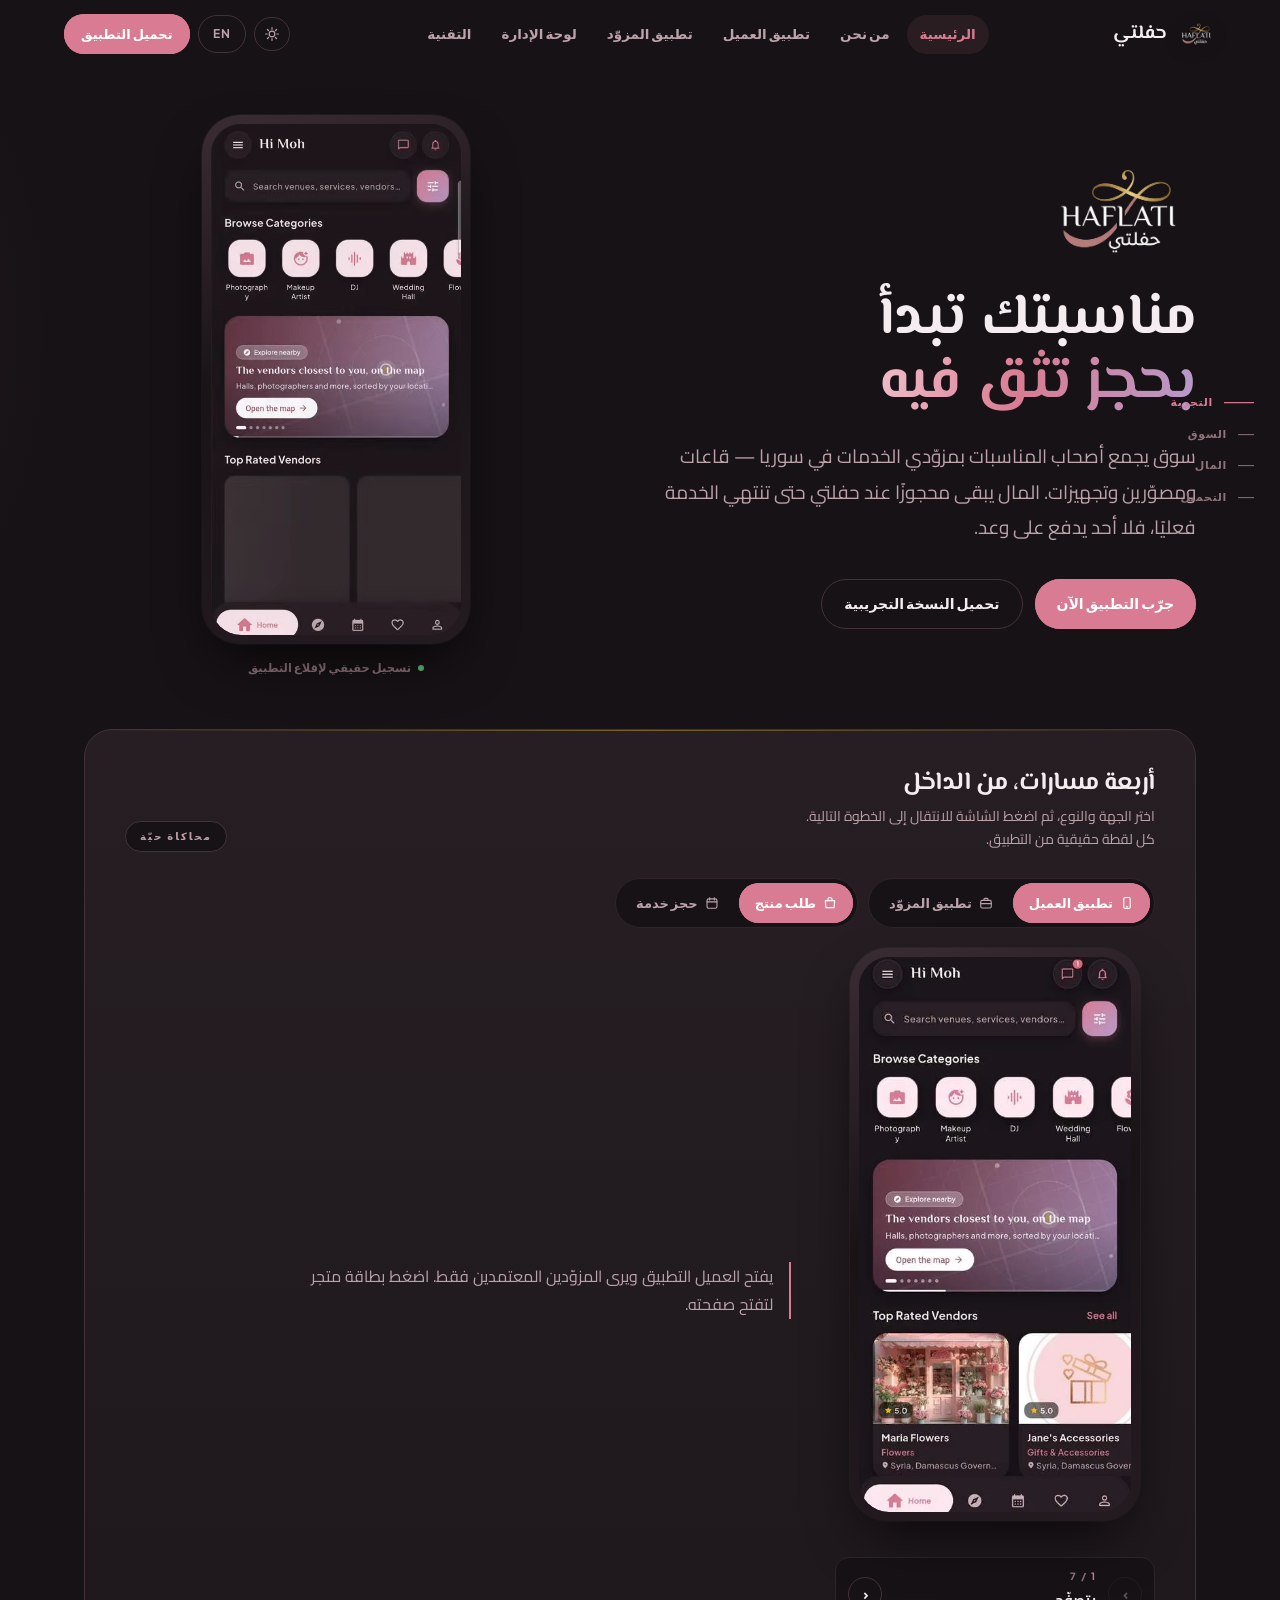
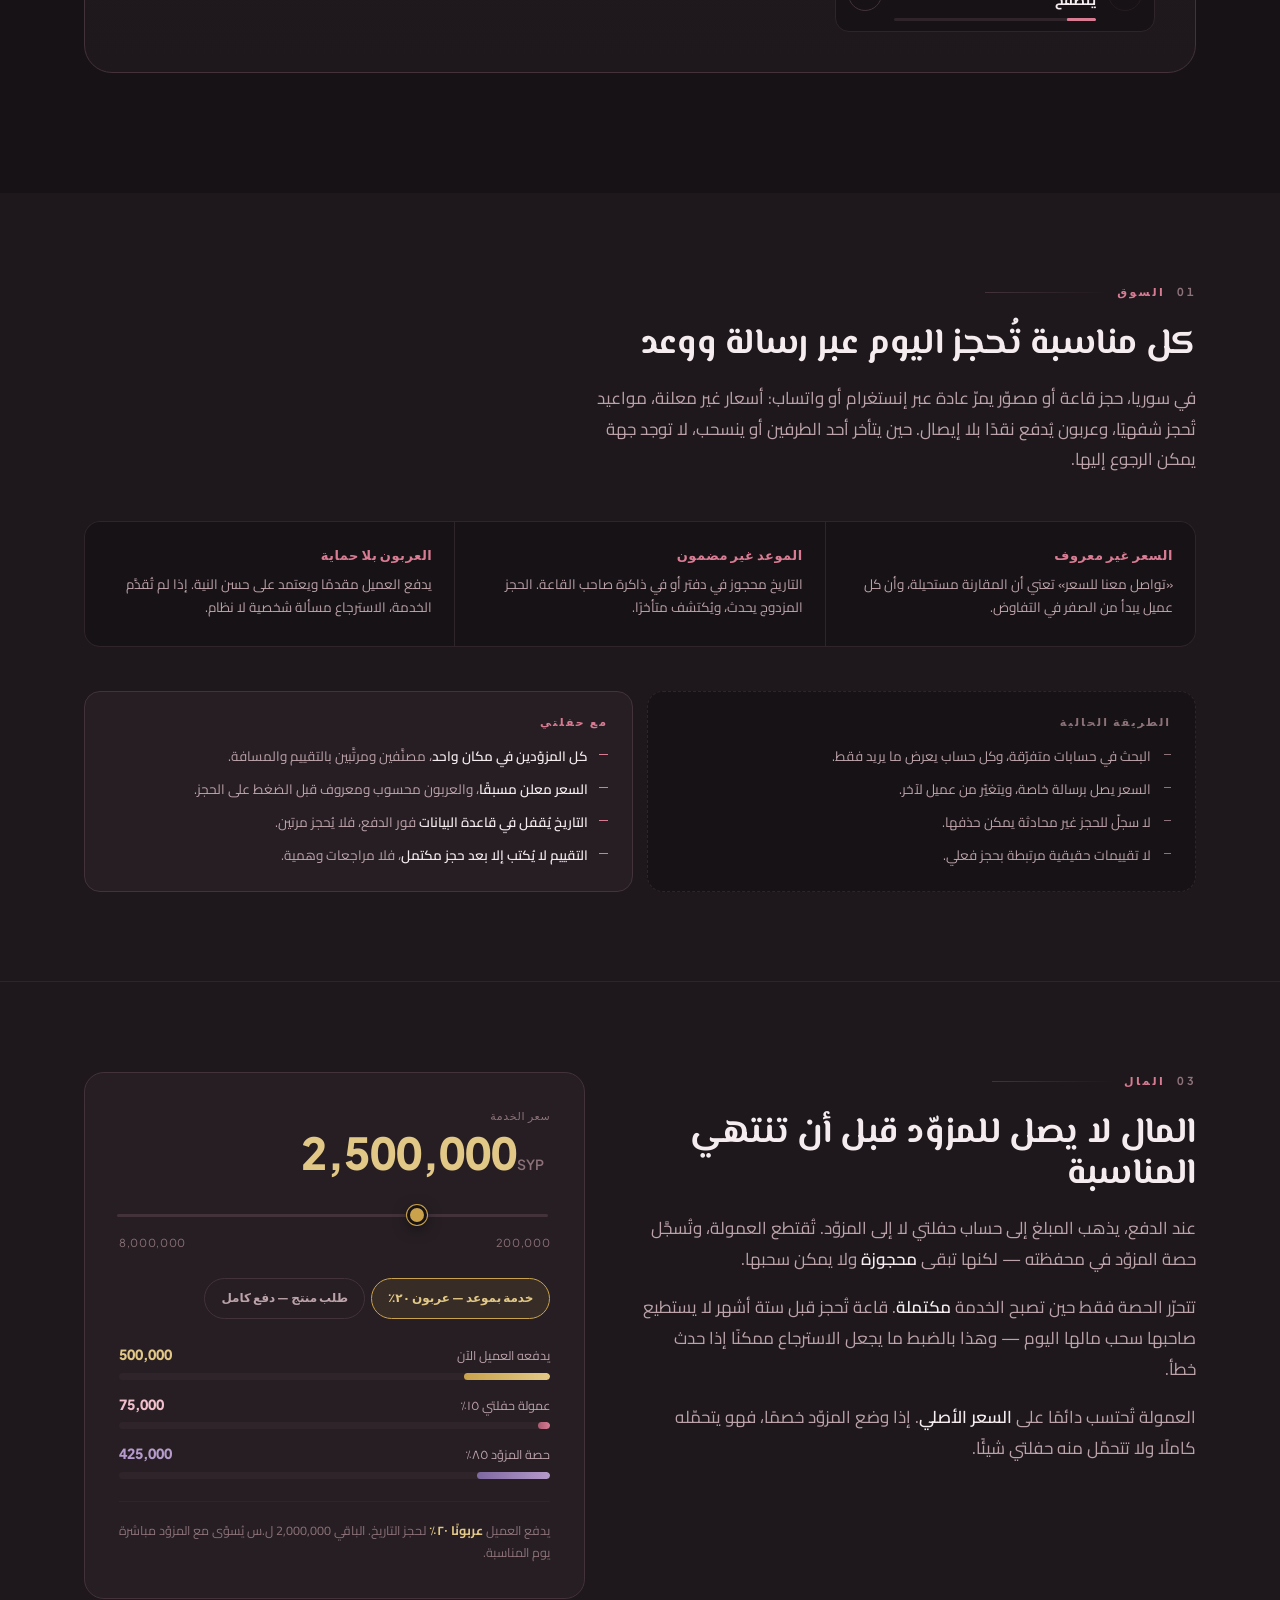
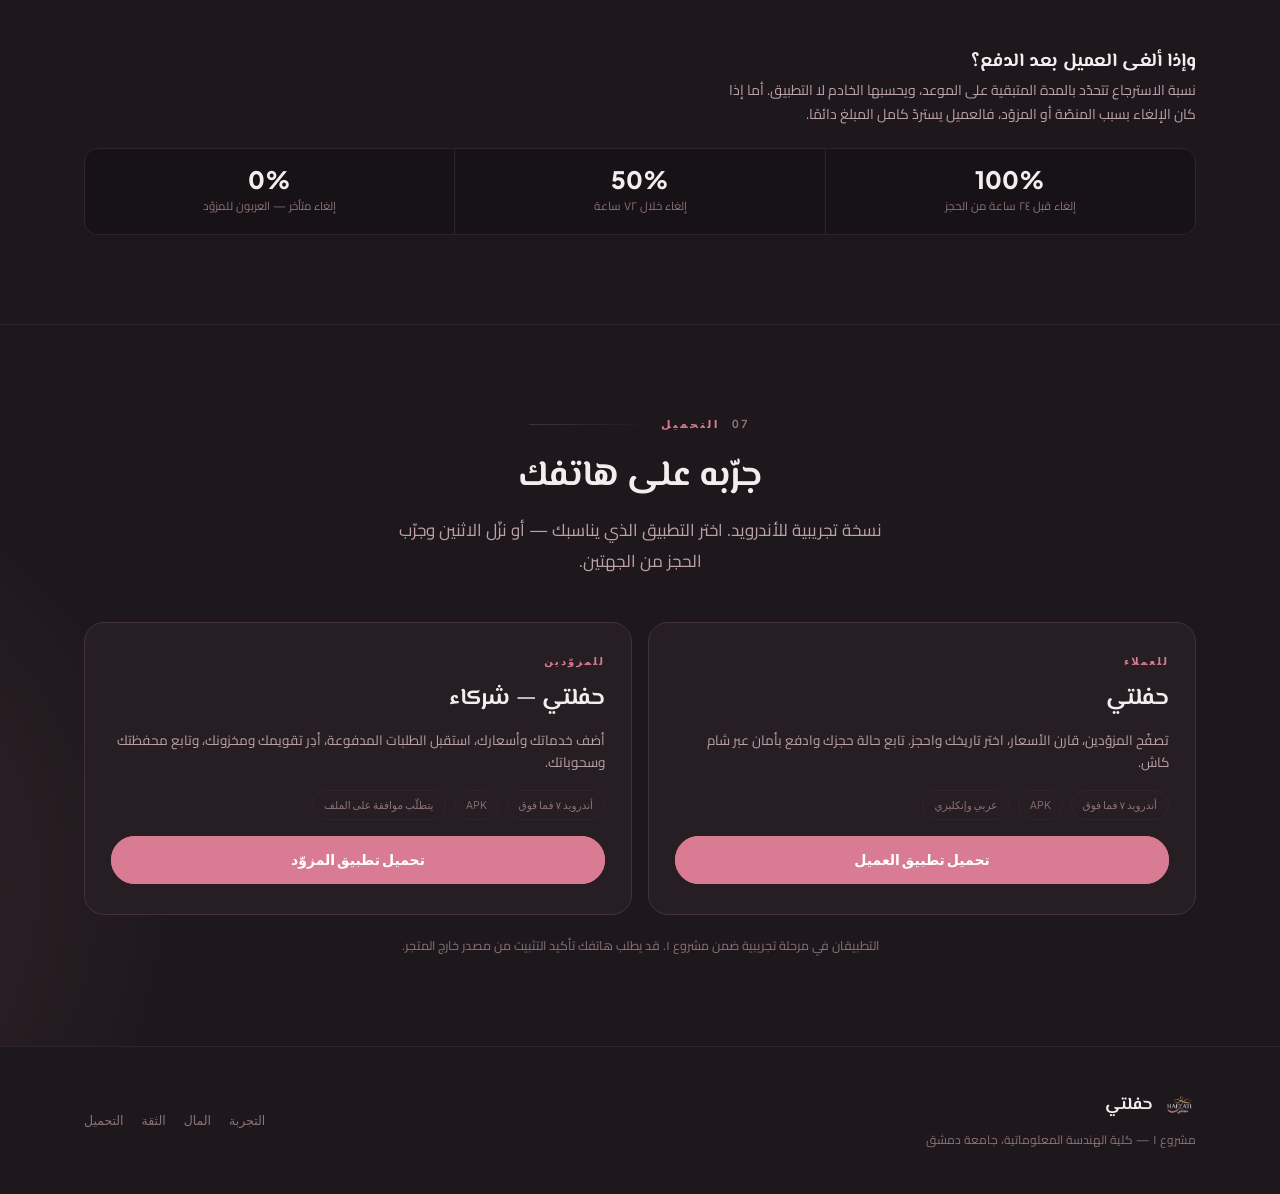
==== commit 49571c73: "Give the Samsung gate real open-in-browser buttons Copying a link and pasting it by hand is a lot to" ====
--- a/index.html
+++ b/index.html
@@ -1840,8 +1840,12 @@
     <img class="sg-logo" alt="">
     <h1 class="sg-h"></h1>
     <p class="sg-p"></p>
+    <div class="sg-btns">
+      <a class="sg-b sg-chrome" href="#"></a>
+      <a class="sg-b sg-any" href="#"></a>
+    </div>
+    <button class="sg-copy" type="button"></button>
     <p class="sg-hint"></p>
-    <button class="sg-copy" type="button"></button>
   </div>
 </div>
 <style>
@@ -1859,13 +1863,24 @@
                 font-weight:700; line-height:1.5; margin:0 0 14px; color:#F5ECEF}
   #sbGate .sg-p{font-family:'Cairo','Noto Sans Arabic',sans-serif; font-size:15px;
                 line-height:1.85; margin:0 0 22px; color:#BCA3AA}
-  #sbGate .sg-hint{font-family:'Cairo','Noto Sans Arabic',sans-serif; font-size:13px;
-                   line-height:1.7; margin:0 0 22px; color:#8C7279}
-  #sbGate .sg-copy{font:inherit; font-size:14px; font-weight:700; cursor:pointer;
-                   padding:13px 30px; border-radius:999px; border:0; color:#fff;
-                   background:transparent; box-shadow:inset 0 0 0 999px #D97C93}
+  #sbGate .sg-hint{font-family:'Cairo','Noto Sans Arabic',sans-serif; font-size:12.5px;
+                   line-height:1.7; margin:18px 0 0; color:#8C7279}
+  #sbGate .sg-btns{display:flex; flex-direction:column; gap:11px; margin:0 0 16px}
+  #sbGate .sg-b{font-family:'Cairo','Noto Sans Arabic',sans-serif; font-size:15px;
+                font-weight:700; text-decoration:none; padding:15px 26px;
+                border-radius:999px; display:block}
+  /* Solid rose and outline, painted the way the rest of the site is so the
+     gate survives the repaint it exists to warn about. */
+  #sbGate .sg-chrome{color:#fff; background:transparent;
+                     box-shadow:inset 0 0 0 999px #D97C93}
+  #sbGate .sg-any{color:#F5ECEF; box-shadow:inset 0 0 0 1px #43323A}
+  #sbGate .sg-copy{font-family:'Cairo','Noto Sans Arabic',sans-serif; font-size:13px;
+                   font-weight:600; cursor:pointer; padding:9px 18px; border:0;
+                   background:transparent; color:#8C7279; text-decoration:underline}
   html[lang="en"] #sbGate .sg-h,
   html[lang="en"] #sbGate .sg-p,
+  html[lang="en"] #sbGate .sg-b,
+  html[lang="en"] #sbGate .sg-copy,
   html[lang="en"] #sbGate .sg-hint{font-family:'Plus Jakarta Sans','Inter',system-ui,sans-serif}
 </style>
 <script>
@@ -1885,8 +1900,34 @@
     ? 'متصفّح سامسونج يغيّر ألوان الموقع تلقائيًا. افتح حفلتي في كروم أو أي متصفّح آخر لترى الألوان كما صُمّمت.'
     : 'Samsung Internet recolours pages automatically. Open Haflati in Chrome or any other browser to see it as designed.';
   g.querySelector('.sg-hint').textContent = ar
-    ? 'انسخ الرابط، ثم الصقه في كروم.'
-    : 'Copy the link, then paste it into Chrome.';
+    ? 'إن لم يفتح أي زر، انسخ الرابط والصقه في المتصفّح.'
+    : 'If neither button works, copy the link and paste it into your browser.';
+
+  // Android intent: URLs hand the request to the system. Naming Chrome's
+  // package opens it directly; omitting the package makes Android show its
+  // own "open with" chooser listing every browser installed. The current
+  // URL rides along in the intent so the visitor lands on the same page,
+  // and S.browser_fallback_url covers a device without the target.
+  var bare = url.replace(/^https?:\/\//, '');
+  var fb = function(u){
+    return ';S.browser_fallback_url=' + encodeURIComponent(u) + ';end';
+  };
+
+  // If Chrome is missing, offer to install it — sending the visitor back to
+  // this page would only reopen the gate in Samsung.
+  var chrome = g.querySelector('.sg-chrome');
+  chrome.textContent = ar ? 'الفتح في كروم' : 'Open in Chrome';
+  chrome.href = 'intent://' + bare + '#Intent;scheme=https;' +
+                'package=com.android.chrome' +
+                fb('https://play.google.com/store/apps/details?id=com.android.chrome');
+
+  // No package named, so Android shows its own chooser listing every browser
+  // installed. Nothing useful to fall back to here, so it stays on the page.
+  var any = g.querySelector('.sg-any');
+  any.textContent = ar ? 'الفتح بمتصفّح آخر' : 'Open with another browser';
+  any.href = 'intent://' + bare + '#Intent;scheme=https;' +
+             'action=android.intent.action.VIEW;' +
+             'category=android.intent.category.BROWSABLE' + fb(url);
 
   var btn = g.querySelector('.sg-copy');
   var label = ar ? 'نسخ الرابط' : 'Copy link';
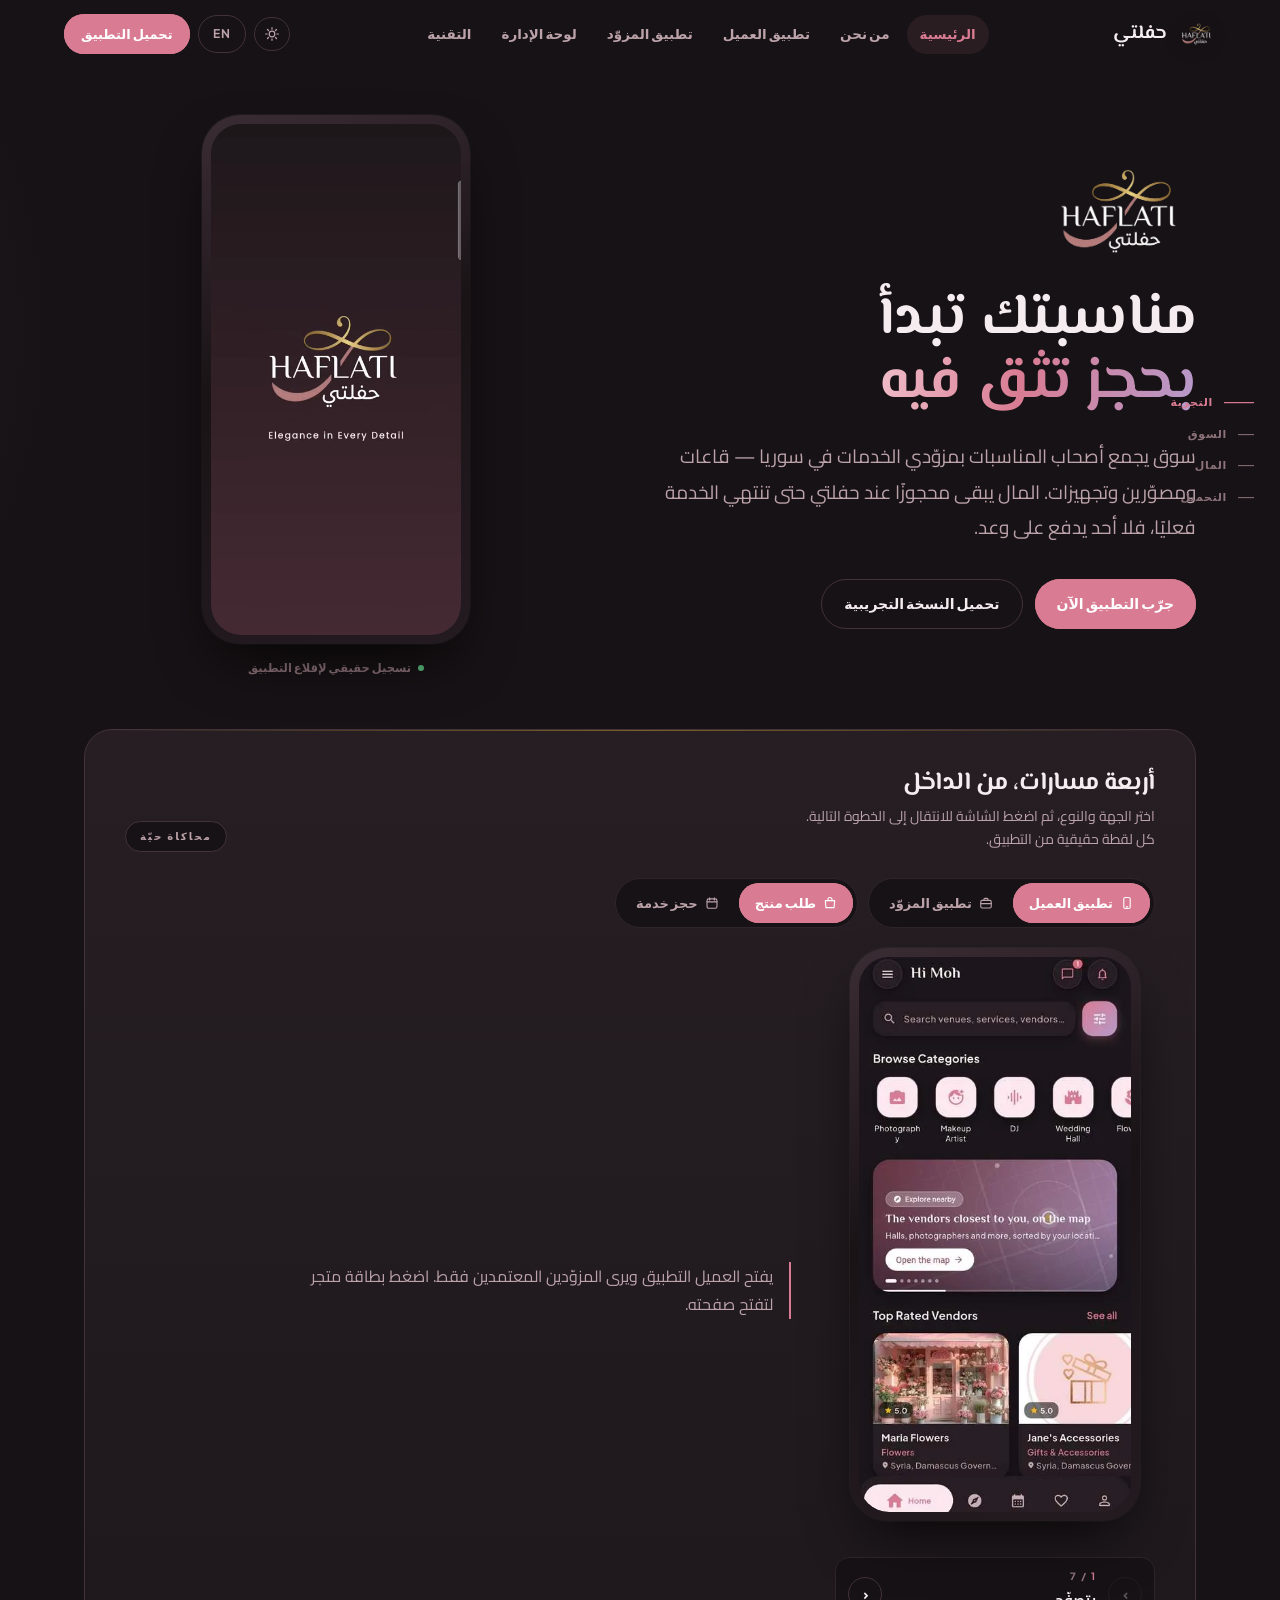
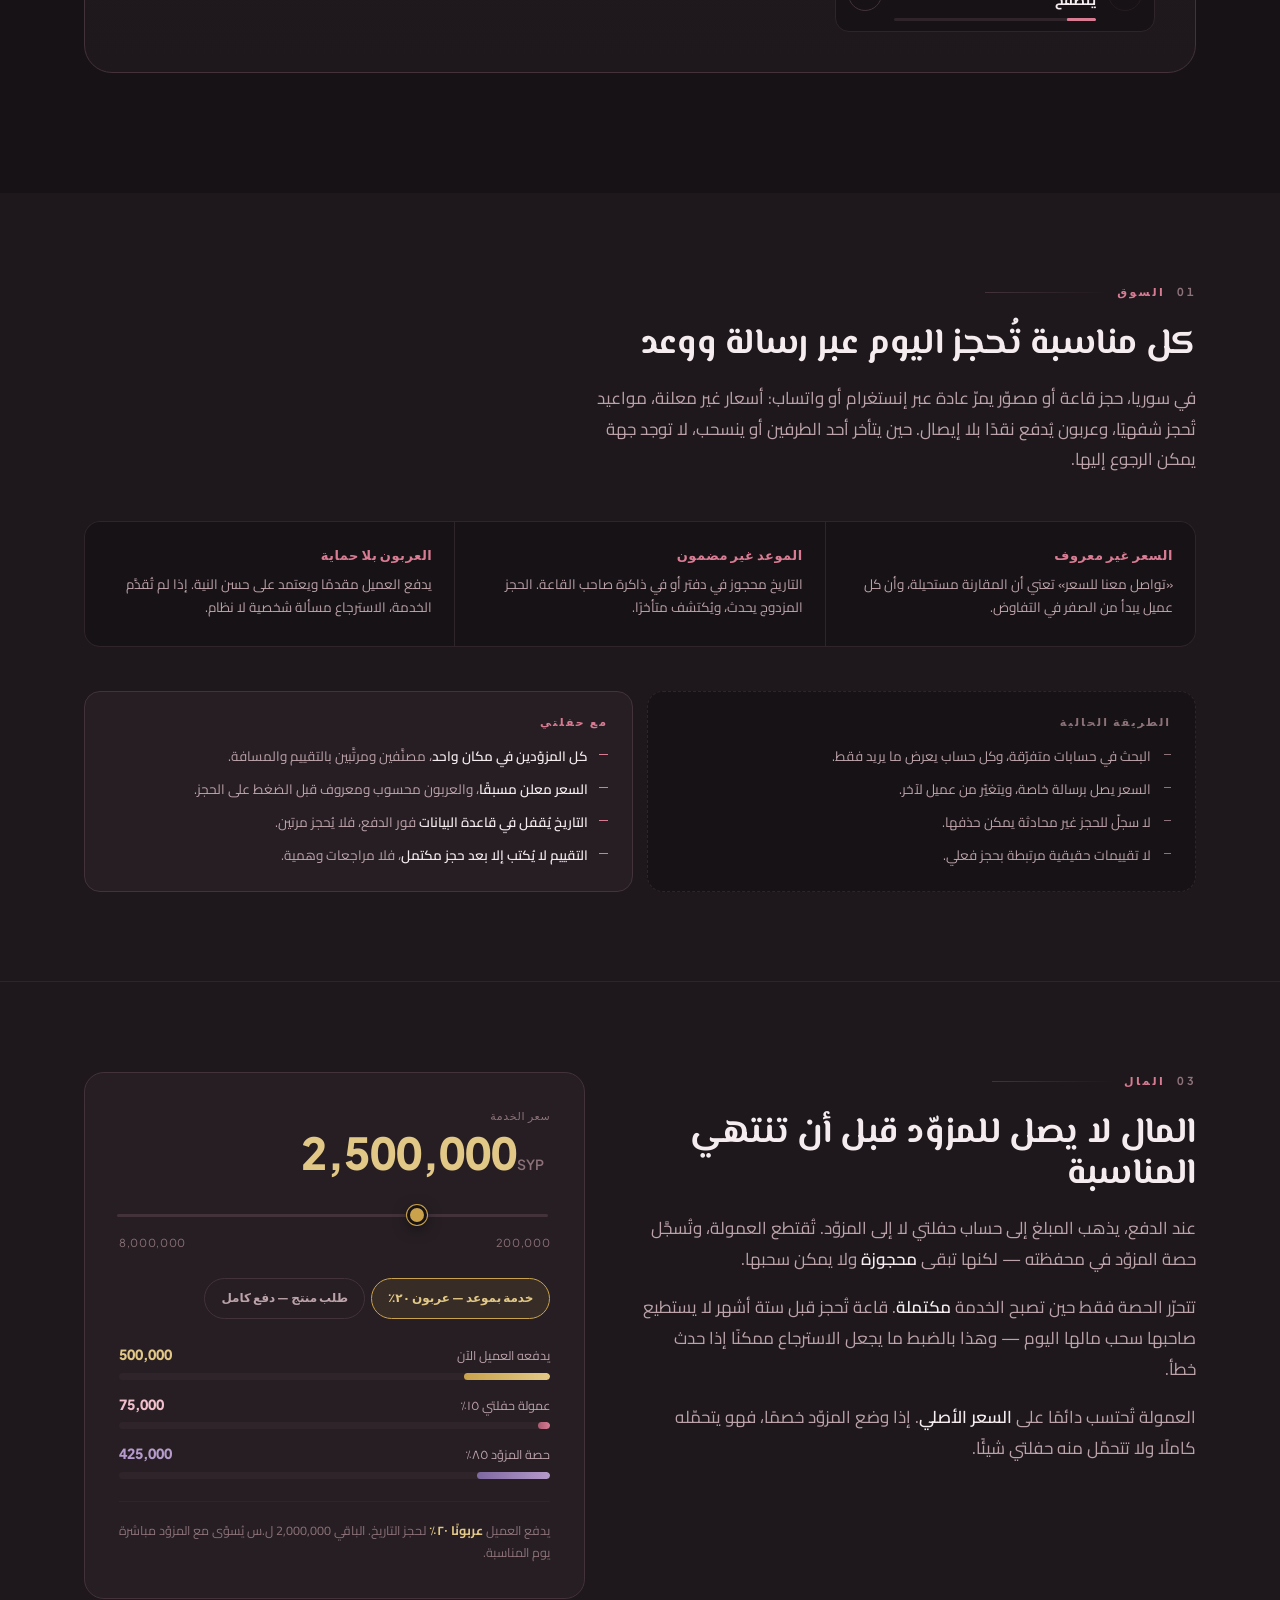
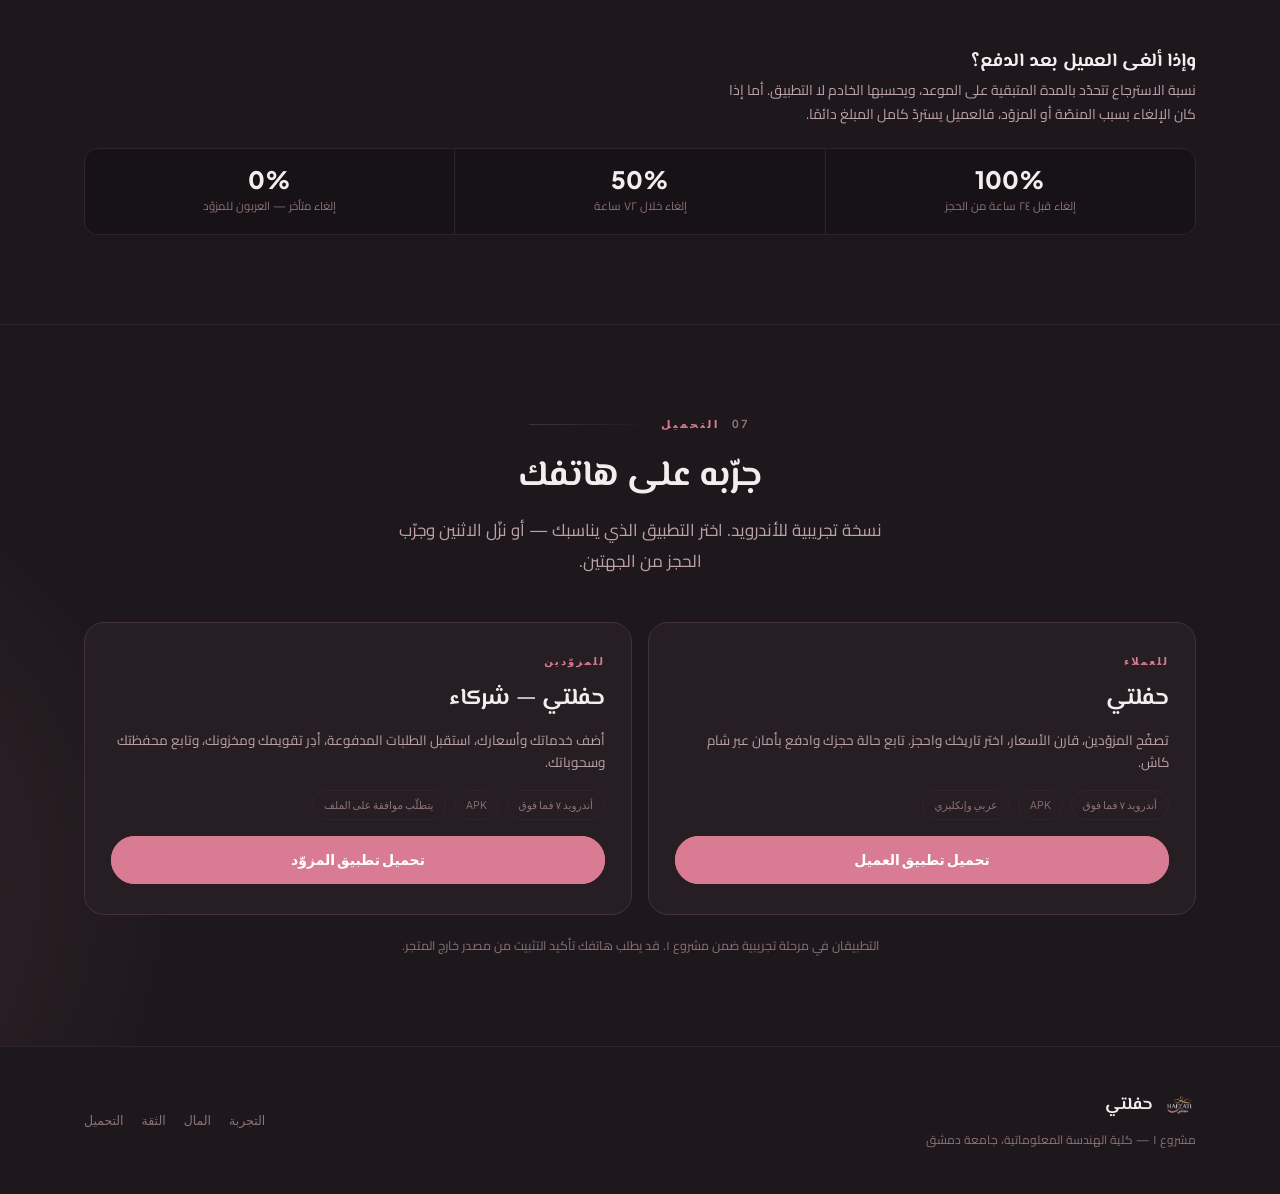
==== commit be24d3cd: "Trim the Samsung gate to one line and one button The gate explained itself at length and offered thr" ====
--- a/index.html
+++ b/index.html
@@ -1841,11 +1841,9 @@
     <h1 class="sg-h"></h1>
     <p class="sg-p"></p>
     <div class="sg-btns">
-      <a class="sg-b sg-chrome" href="#"></a>
       <a class="sg-b sg-any" href="#"></a>
     </div>
     <button class="sg-copy" type="button"></button>
-    <p class="sg-hint"></p>
   </div>
 </div>
 <style>
@@ -1863,25 +1861,20 @@
                 font-weight:700; line-height:1.5; margin:0 0 14px; color:#F5ECEF}
   #sbGate .sg-p{font-family:'Cairo','Noto Sans Arabic',sans-serif; font-size:15px;
                 line-height:1.85; margin:0 0 22px; color:#BCA3AA}
-  #sbGate .sg-hint{font-family:'Cairo','Noto Sans Arabic',sans-serif; font-size:12.5px;
-                   line-height:1.7; margin:18px 0 0; color:#8C7279}
-  #sbGate .sg-btns{display:flex; flex-direction:column; gap:11px; margin:0 0 16px}
+  #sbGate .sg-btns{margin:0 0 14px}
+  /* Painted the way the rest of the site is, so the gate survives the
+     repaint it exists to warn about. */
   #sbGate .sg-b{font-family:'Cairo','Noto Sans Arabic',sans-serif; font-size:15px;
                 font-weight:700; text-decoration:none; padding:15px 26px;
-                border-radius:999px; display:block}
-  /* Solid rose and outline, painted the way the rest of the site is so the
-     gate survives the repaint it exists to warn about. */
-  #sbGate .sg-chrome{color:#fff; background:transparent;
-                     box-shadow:inset 0 0 0 999px #D97C93}
-  #sbGate .sg-any{color:#F5ECEF; box-shadow:inset 0 0 0 1px #43323A}
+                border-radius:999px; display:block; color:#fff;
+                background:transparent; box-shadow:inset 0 0 0 999px #D97C93}
   #sbGate .sg-copy{font-family:'Cairo','Noto Sans Arabic',sans-serif; font-size:13px;
                    font-weight:600; cursor:pointer; padding:9px 18px; border:0;
                    background:transparent; color:#8C7279; text-decoration:underline}
   html[lang="en"] #sbGate .sg-h,
   html[lang="en"] #sbGate .sg-p,
   html[lang="en"] #sbGate .sg-b,
-  html[lang="en"] #sbGate .sg-copy,
-  html[lang="en"] #sbGate .sg-hint{font-family:'Plus Jakarta Sans','Inter',system-ui,sans-serif}
+  html[lang="en"] #sbGate .sg-copy{font-family:'Plus Jakarta Sans','Inter',system-ui,sans-serif}
 </style>
 <script>
 (function(){
@@ -1897,37 +1890,22 @@
     ? 'للحصول على أفضل تجربة'
     : 'For the best experience';
   g.querySelector('.sg-p').textContent = ar
-    ? 'متصفّح سامسونج يغيّر ألوان الموقع تلقائيًا. افتح حفلتي في كروم أو أي متصفّح آخر لترى الألوان كما صُمّمت.'
-    : 'Samsung Internet recolours pages automatically. Open Haflati in Chrome or any other browser to see it as designed.';
-  g.querySelector('.sg-hint').textContent = ar
-    ? 'إن لم يفتح أي زر، انسخ الرابط والصقه في المتصفّح.'
-    : 'If neither button works, copy the link and paste it into your browser.';
+    ? 'متصفّح سامسونج يغيّر الألوان. الرجاء استخدام متصفّح آخر مثل كروم.'
+    : 'Samsung Internet changes the colours. Please use another browser, such as Chrome.';
 
   // Android intent: URLs hand the request to the system. Naming Chrome's
   // package opens it directly; omitting the package makes Android show its
   // own "open with" chooser listing every browser installed. The current
   // URL rides along in the intent so the visitor lands on the same page,
   // and S.browser_fallback_url covers a device without the target.
-  var bare = url.replace(/^https?:\/\//, '');
-  var fb = function(u){
-    return ';S.browser_fallback_url=' + encodeURIComponent(u) + ';end';
-  };
-
-  // If Chrome is missing, offer to install it — sending the visitor back to
-  // this page would only reopen the gate in Samsung.
-  var chrome = g.querySelector('.sg-chrome');
-  chrome.textContent = ar ? 'الفتح في كروم' : 'Open in Chrome';
-  chrome.href = 'intent://' + bare + '#Intent;scheme=https;' +
-                'package=com.android.chrome' +
-                fb('https://play.google.com/store/apps/details?id=com.android.chrome');
-
-  // No package named, so Android shows its own chooser listing every browser
-  // installed. Nothing useful to fall back to here, so it stays on the page.
+  // Android intent with no package named, so the system shows its own
+  // "open with" chooser listing every browser installed.
   var any = g.querySelector('.sg-any');
-  any.textContent = ar ? 'الفتح بمتصفّح آخر' : 'Open with another browser';
-  any.href = 'intent://' + bare + '#Intent;scheme=https;' +
-             'action=android.intent.action.VIEW;' +
-             'category=android.intent.category.BROWSABLE' + fb(url);
+  any.textContent = ar ? 'الفتح بمتصفّح آخر' : 'Open with…';
+  any.href = 'intent://' + url.replace(/^https?:\/\//, '') +
+             '#Intent;scheme=https;action=android.intent.action.VIEW;' +
+             'category=android.intent.category.BROWSABLE' +
+             ';S.browser_fallback_url=' + encodeURIComponent(url) + ';end';
 
   var btn = g.querySelector('.sg-copy');
   var label = ar ? 'نسخ الرابط' : 'Copy link';
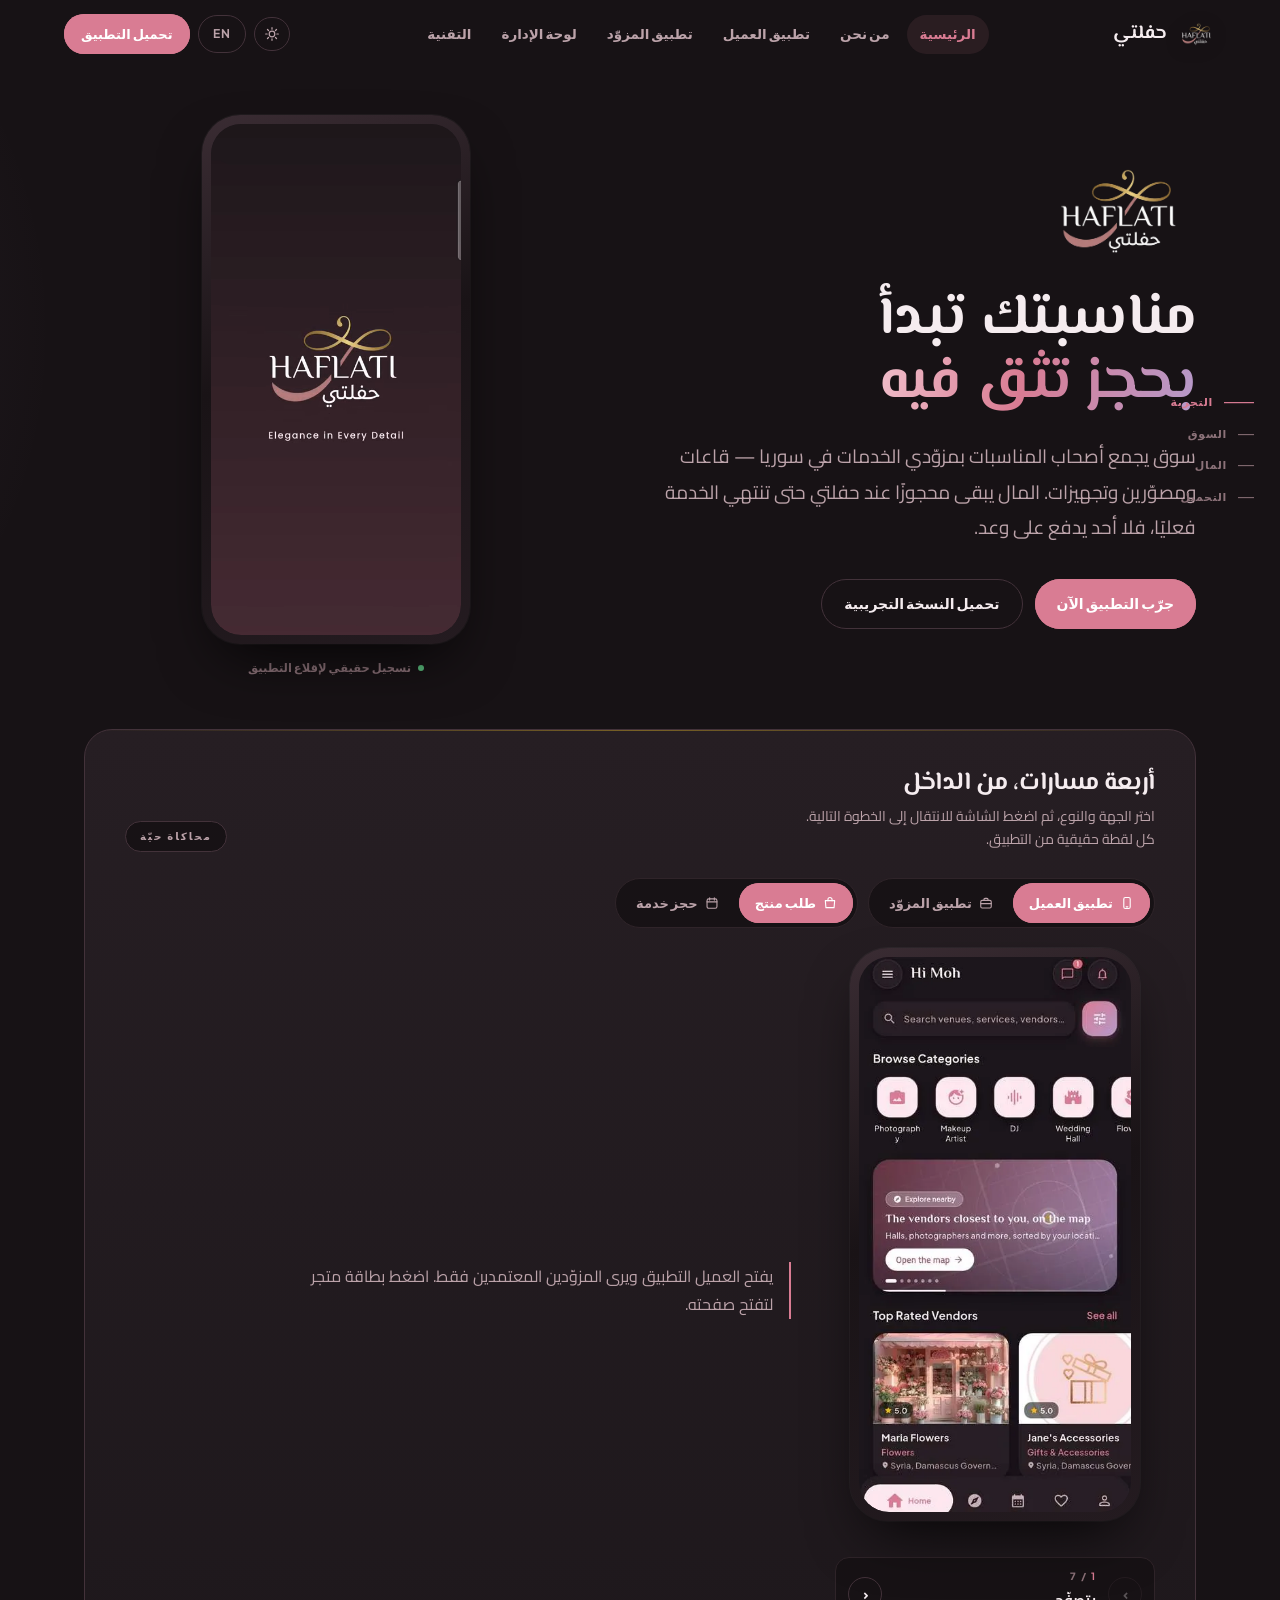
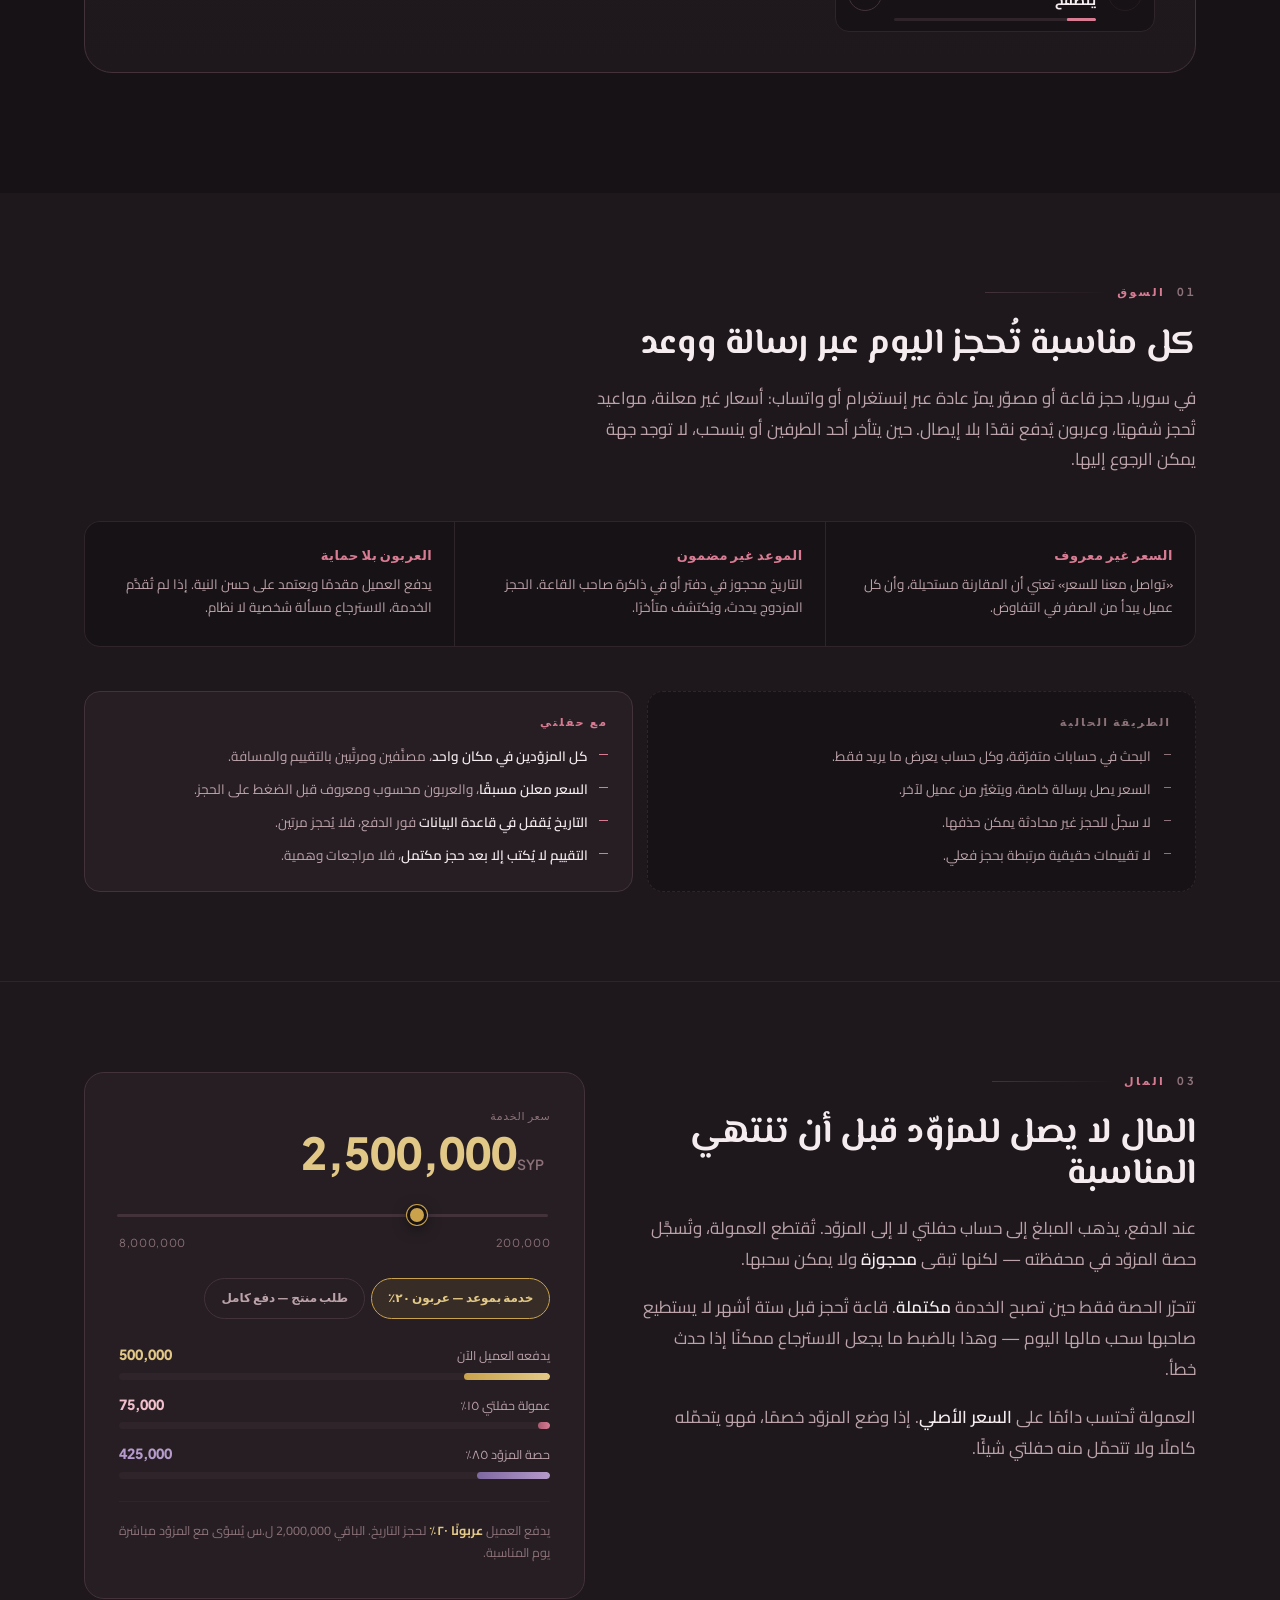
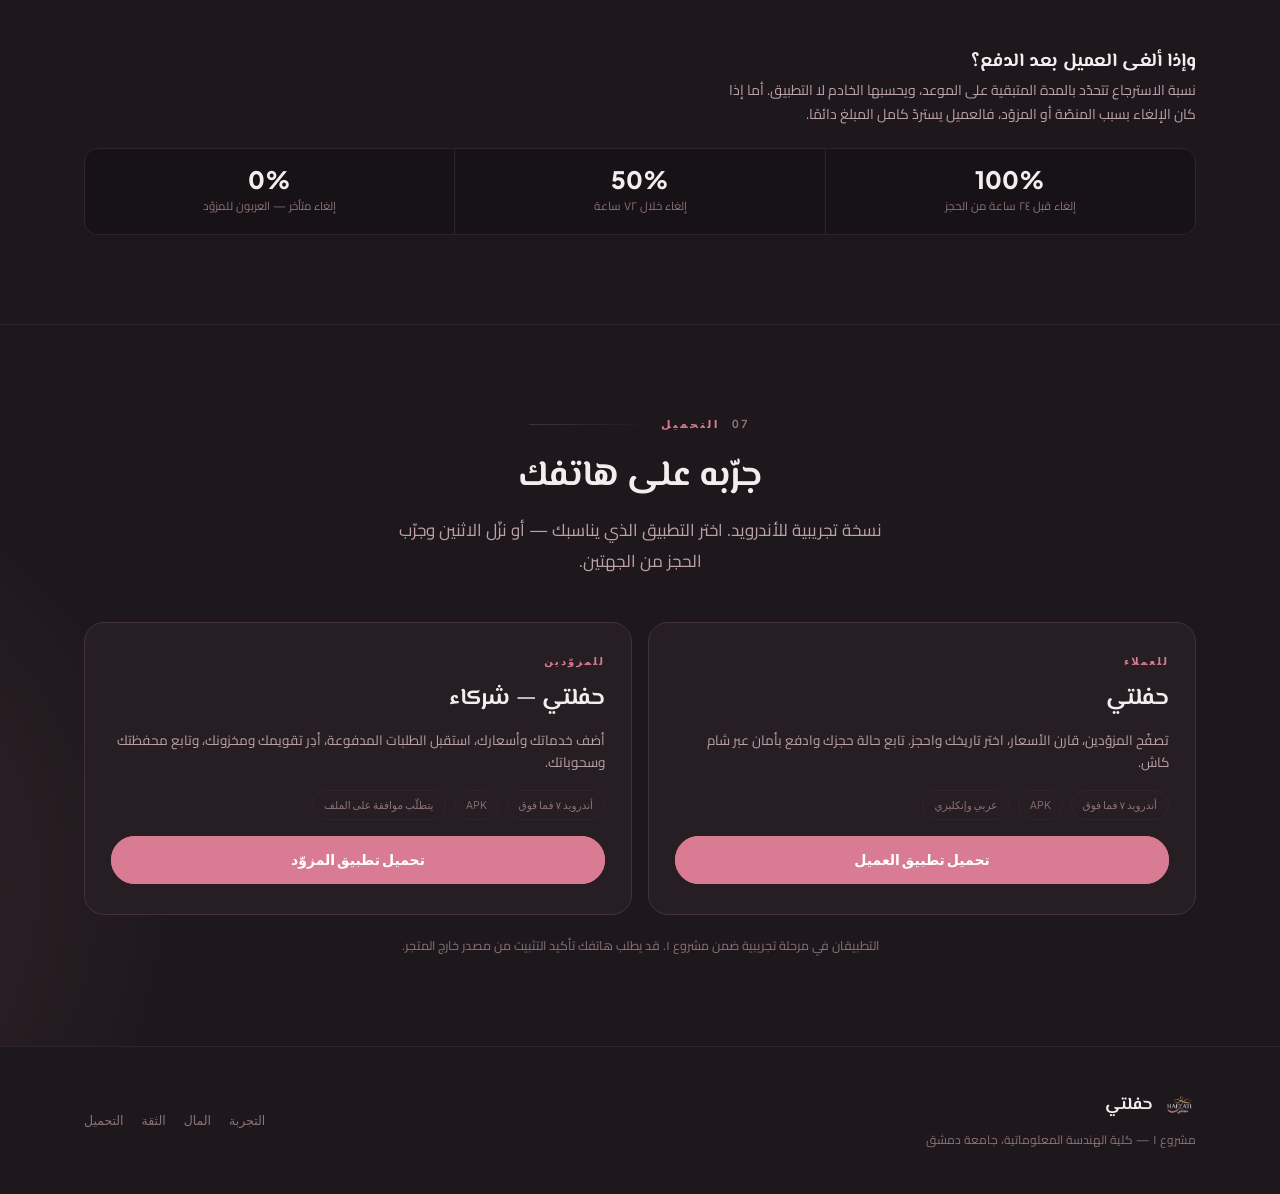
==== commit 11d42537: "Make the Samsung gate English-only and restore the working intent Two fixes from testing on an S25 U" ====
--- a/index.html
+++ b/index.html
@@ -1856,60 +1856,51 @@
   #sbGate .sg-card{max-width:390px; text-align:center}
   /* Samsung repaints background but not box-shadow, so the brand colours
      here are painted the same way as the rest of the site. */
+  /* The gate is English regardless of the page language — a visitor who
+     cannot see the site properly should still be able to read the way out,
+     so it stays in the Latin UI face and reads left to right. */
+  #sbGate{direction:ltr; font-family:'Plus Jakarta Sans','Inter',system-ui,sans-serif}
   #sbGate .sg-logo{width:132px; height:auto; margin:0 auto 26px; display:block}
-  #sbGate .sg-h{font-family:'El Messiri','Noto Naskh Arabic',serif; font-size:25px;
-                font-weight:700; line-height:1.5; margin:0 0 14px; color:#F5ECEF}
-  #sbGate .sg-p{font-family:'Cairo','Noto Sans Arabic',sans-serif; font-size:15px;
-                line-height:1.85; margin:0 0 22px; color:#BCA3AA}
+  #sbGate .sg-h{font-size:25px; font-weight:800; line-height:1.4;
+                margin:0 0 14px; color:#F5ECEF}
+  #sbGate .sg-p{font-size:15px; line-height:1.75; margin:0 0 22px; color:#BCA3AA}
   #sbGate .sg-btns{margin:0 0 14px}
   /* Painted the way the rest of the site is, so the gate survives the
      repaint it exists to warn about. */
-  #sbGate .sg-b{font-family:'Cairo','Noto Sans Arabic',sans-serif; font-size:15px;
-                font-weight:700; text-decoration:none; padding:15px 26px;
-                border-radius:999px; display:block; color:#fff;
+  #sbGate .sg-b{font-size:15px; font-weight:700; text-decoration:none;
+                padding:15px 26px; border-radius:999px; display:block; color:#fff;
                 background:transparent; box-shadow:inset 0 0 0 999px #D97C93}
-  #sbGate .sg-copy{font-family:'Cairo','Noto Sans Arabic',sans-serif; font-size:13px;
-                   font-weight:600; cursor:pointer; padding:9px 18px; border:0;
+  #sbGate .sg-copy{font-family:inherit; font-size:13px; font-weight:600;
+                   cursor:pointer; padding:9px 18px; border:0;
                    background:transparent; color:#8C7279; text-decoration:underline}
-  html[lang="en"] #sbGate .sg-h,
-  html[lang="en"] #sbGate .sg-p,
-  html[lang="en"] #sbGate .sg-b,
-  html[lang="en"] #sbGate .sg-copy{font-family:'Plus Jakarta Sans','Inter',system-ui,sans-serif}
 </style>
 <script>
 (function(){
   // Samsung Internet is the only Chromium browser carrying SamsungBrowser.
   if (!/SamsungBrowser/i.test(navigator.userAgent)) return;
 
-  var ar = document.documentElement.lang !== 'en';
-  var g  = document.getElementById('sbGate');
+  var g   = document.getElementById('sbGate');
   var url = location.href;
 
   g.querySelector('.sg-logo').src = 'assets/img/logoDark.webp';
-  g.querySelector('.sg-h').textContent = ar
-    ? 'للحصول على أفضل تجربة'
-    : 'For the best experience';
-  g.querySelector('.sg-p').textContent = ar
-    ? 'متصفّح سامسونج يغيّر الألوان. الرجاء استخدام متصفّح آخر مثل كروم.'
-    : 'Samsung Internet changes the colours. Please use another browser, such as Chrome.';
-
-  // Android intent: URLs hand the request to the system. Naming Chrome's
-  // package opens it directly; omitting the package makes Android show its
-  // own "open with" chooser listing every browser installed. The current
-  // URL rides along in the intent so the visitor lands on the same page,
-  // and S.browser_fallback_url covers a device without the target.
-  // Android intent with no package named, so the system shows its own
-  // "open with" chooser listing every browser installed.
+  g.querySelector('.sg-h').textContent = 'For the best experience';
+  g.querySelector('.sg-p').textContent =
+    'Samsung Internet changes the colours. Please use another browser, such as Chrome.';
+
+  // This is the intent form Samsung actually acts on: naming a package makes
+  // it hand the URL to the system, which then shows its own "open with"
+  // chooser rather than silently launching that one app. Dropping the package
+  // — the textbook way to request a chooser — is ignored here and the tap
+  // does nothing at all, so the package stays.
   var any = g.querySelector('.sg-any');
-  any.textContent = ar ? 'الفتح بمتصفّح آخر' : 'Open with…';
+  any.textContent = 'Open with…';
   any.href = 'intent://' + url.replace(/^https?:\/\//, '') +
-             '#Intent;scheme=https;action=android.intent.action.VIEW;' +
-             'category=android.intent.category.BROWSABLE' +
+             '#Intent;scheme=https;package=com.android.chrome' +
              ';S.browser_fallback_url=' + encodeURIComponent(url) + ';end';
 
   var btn = g.querySelector('.sg-copy');
-  var label = ar ? 'نسخ الرابط' : 'Copy link';
-  var done  = ar ? '✓ تم النسخ'  : '✓ Copied';
+  var label = 'Copy link';
+  var done  = '✓ Copied';
   btn.textContent = label;
   btn.addEventListener('click', function(){
     // Clipboard API needs a secure context; fall back to a hidden field.
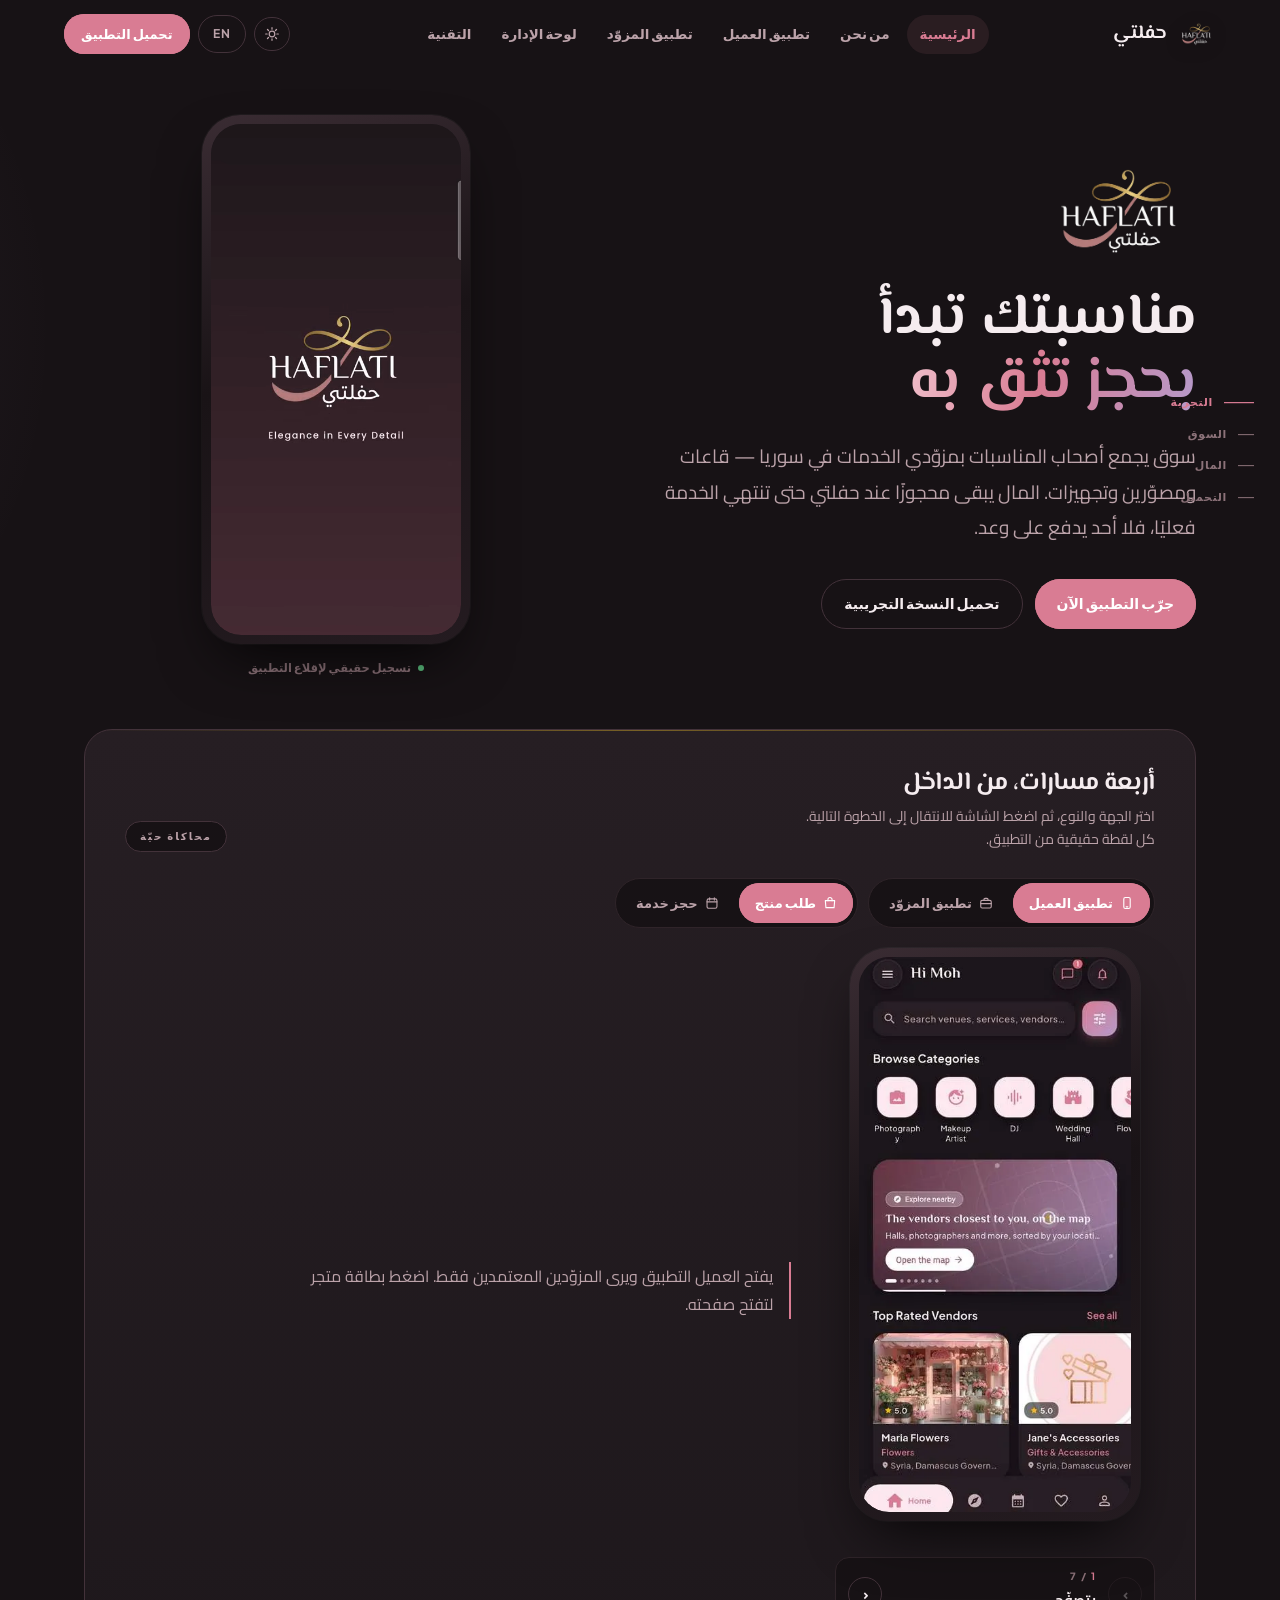
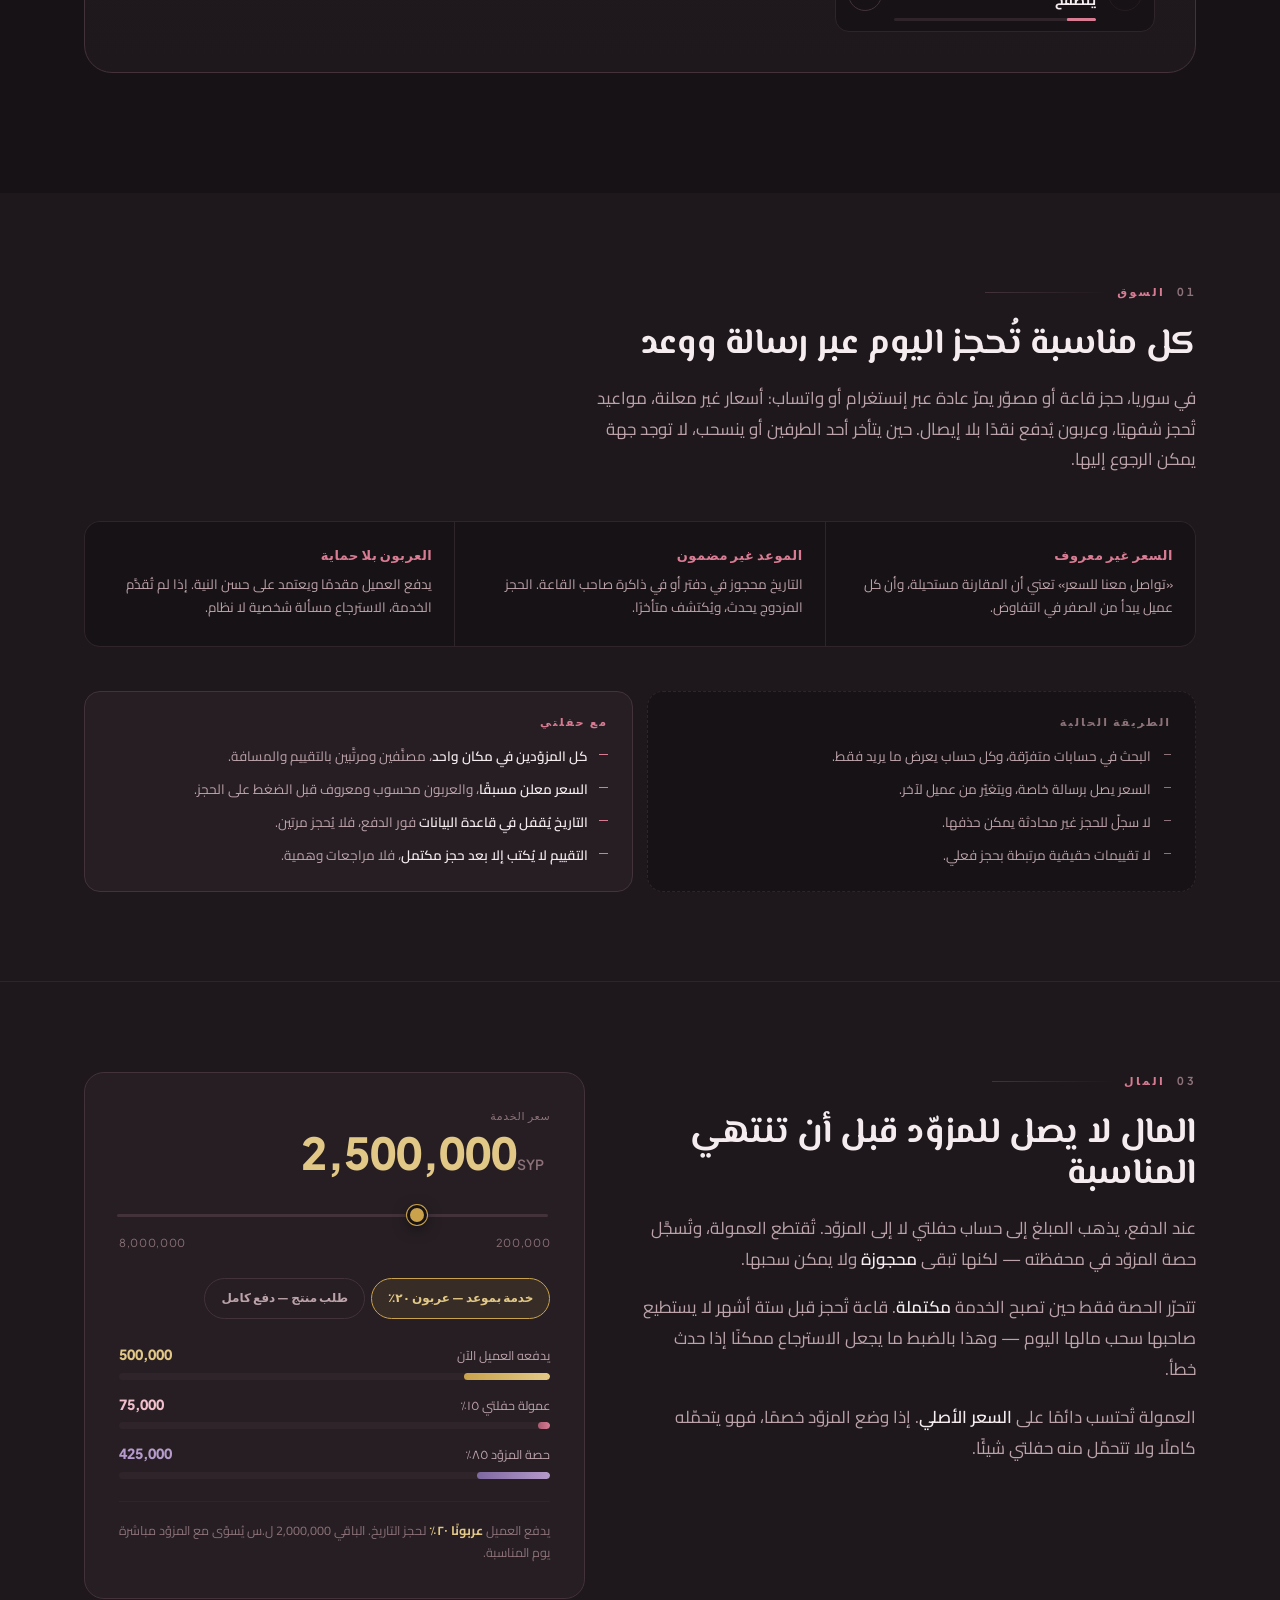
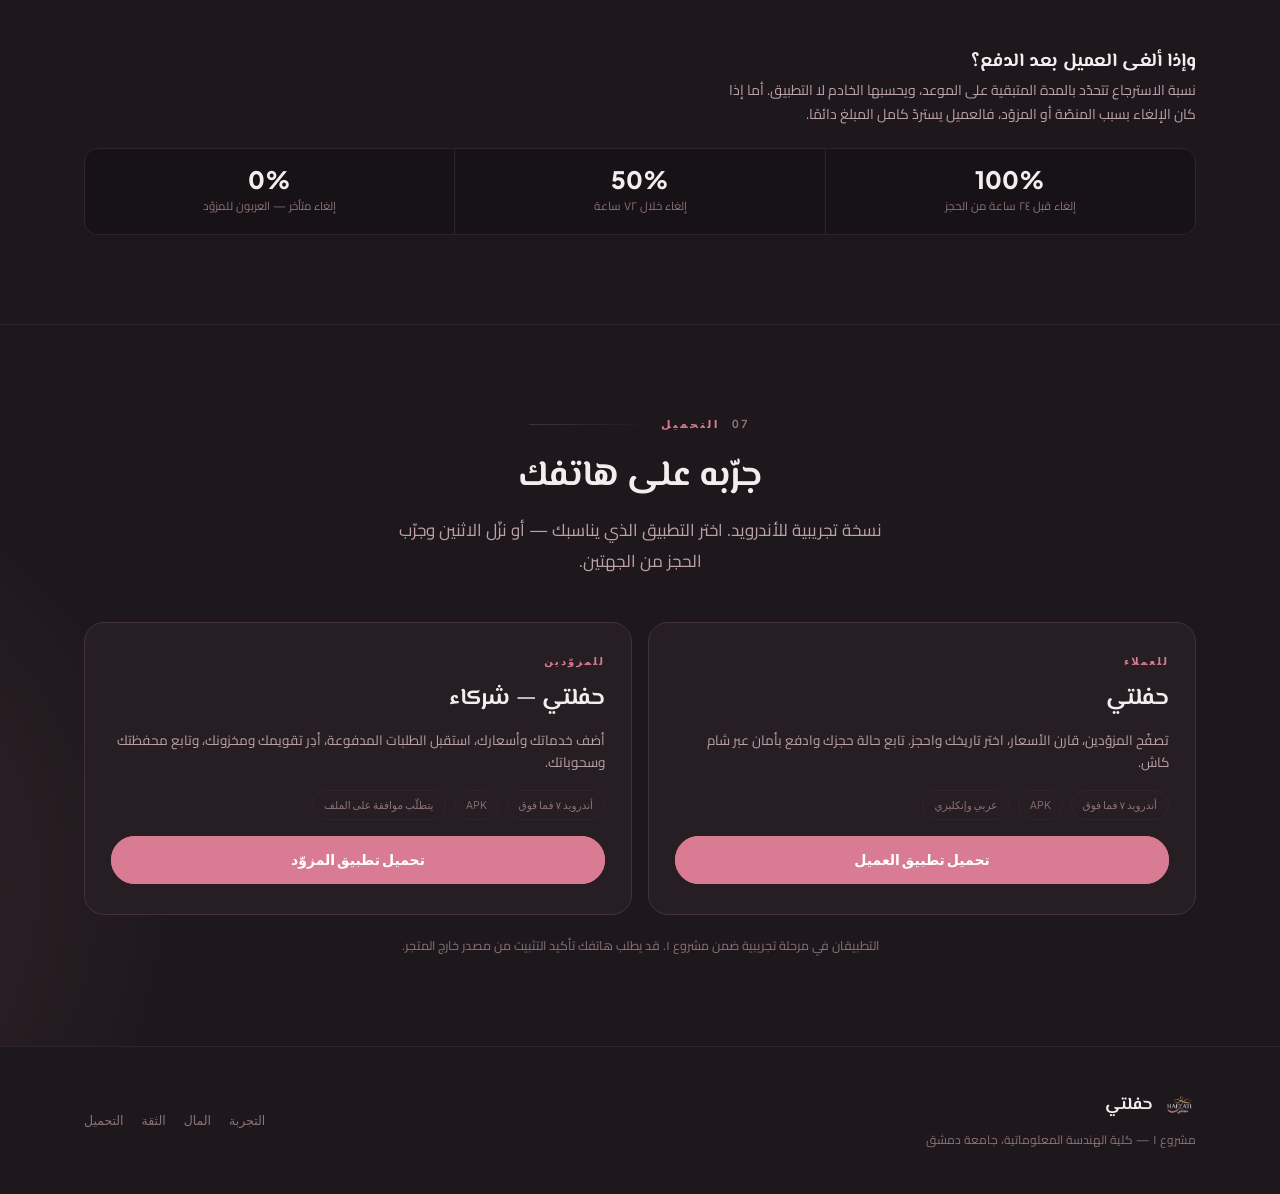
==== commit 10d98659: "Replace the watermarked map, add the light products screen The explore captures carried CARTO's "API" ====
--- a/index.html
+++ b/index.html
@@ -2935,7 +2935,7 @@
     <img class="hero-mark logo" src="[data-uri]" alt="حفلتي">
     <h1 class="h-xl">
       <span data-i18n="heroA">مناسبتك تبدأ</span><br>
-      <span class="em" data-i18n="heroB">بحجز تثق فيه</span>
+      <span class="em" data-i18n="heroB">بحجز تثق به</span>
     </h1>
     <p class="hero-sub" data-i18n="heroSub">
       سوق يجمع أصحاب المناسبات بمزوّدي الخدمات في سوريا — قاعات ومصوّرين وتجهيزات.
@@ -3875,7 +3875,7 @@
 
 /* photography, logos, the Sham Cash mark and the account QR,
    all lifted from the app's own assets/images bundle */
-const IMG = {"venue": "assets/img/venue.webp", "photo": "assets/img/photo.webp", "dj": "assets/img/dj.webp", "cake": "assets/img/cake.webp", "venueSq": "assets/img/venueSq.webp", "photoSq": "assets/img/photoSq.webp", "djSq": "assets/img/djSq.webp", "cakeSq": "assets/img/cakeSq.webp", "logoDark": "assets/img/logoDark.webp", "logoLight": "assets/img/logoLight.webp", "sham": "assets/img/sham.webp", "qr": "assets/img/qr.webp", "sh_exploreD": "assets/img/sh_exploreD.webp", "sh_vendorD": "assets/img/sh_vendorD.webp", "sh_productD": "assets/img/sh_productD.webp", "sh_bookingsD": "assets/img/sh_bookingsD.webp", "sh_savedD": "assets/img/sh_savedD.webp", "sh_messagesD": "assets/img/sh_messagesD.webp", "sh_homeL": "assets/img/sh_homeL.webp", "sh_exploreL": "assets/img/sh_exploreL.webp", "sh_bookingsL": "assets/img/sh_bookingsL.webp", "sh_savedL": "assets/img/sh_savedL.webp", "sh_vendorL": "assets/img/sh_vendorL.webp", "sh_productL": "assets/img/sh_productL.webp", "sh_payL": "assets/img/sh_payL.webp", "sh_messagesL": "assets/img/sh_messagesL.webp", "sh_supportL": "assets/img/sh_supportL.webp", "sh_supportD": "assets/img/sh_supportD.webp", "sh_homeD": "assets/img/sh_homeD.webp", "sh_reviewL": "assets/img/sh_reviewL.webp", "sh_reviewD": "assets/img/sh_reviewD.webp", "sh_payD": "assets/img/sh_payD.webp", "sh_portfolioL": "assets/img/sh_portfolioL.webp", "sh_portfolioD": "assets/img/sh_portfolioD.webp", "sh_filtersD": "assets/img/sh_filtersD.webp", "sh_filtersL": "assets/img/sh_filtersL.webp", "sh_vhomeL": "assets/img/sh_vhomeL.webp", "sh_vhomeD": "assets/img/sh_vhomeD.webp", "sh_vprofileL": "assets/img/sh_vprofileL.webp", "sh_vprofileD": "assets/img/sh_vprofileD.webp", "sh_vreviewsL": "assets/img/sh_vreviewsL.webp", "sh_vreviewsD": "assets/img/sh_vreviewsD.webp", "sh_vcalL": "assets/img/sh_vcalL.webp", "sh_vcalD": "assets/img/sh_vcalD.webp", "sh_vportfolioL": "assets/img/sh_vportfolioL.webp", "sh_vportfolioD": "assets/img/sh_vportfolioD.webp", "sh_vwalletL": "assets/img/sh_vwalletL.webp", "sh_svendorL": "assets/img/sh_svendorL.webp", "sh_svendorD": "assets/img/sh_svendorD.webp", "sh_sserviceL": "assets/img/sh_sserviceL.webp", "sh_sserviceD": "assets/img/sh_sserviceD.webp", "sh_sbookL": "assets/img/sh_sbookL.webp", "sh_sbookD": "assets/img/sh_sbookD.webp", "sh_sconfirmD": "assets/img/sh_sconfirmD.webp", "sh_sconfirmL": "assets/img/sh_sconfirmL.webp", "sh_vreqL": "assets/img/sh_vreqL.webp", "sh_vreqD": "assets/img/sh_vreqD.webp", "sh_vsupportL": "assets/img/sh_vsupportL.webp", "sh_vsupportD": "assets/img/sh_vsupportD.webp", "sh_vwithdrawL": "assets/img/sh_vwithdrawL.webp", "sh_vwithdrawD": "assets/img/sh_vwithdrawD.webp", "sh_vproductL": "assets/img/sh_vproductL.webp", "sh_vproductD": "assets/img/sh_vproductD.webp", "sh_vmyproductsD": "assets/img/sh_vmyproductsD.webp", "sh_vchatsL": "assets/img/sh_vchatsL.webp", "sh_vchatsD": "assets/img/sh_vchatsD.webp", "sh_vbookreqL": "assets/img/sh_vbookreqL.webp", "sh_vbookreqD": "assets/img/sh_vbookreqD.webp", "sh_vsprofileL": "assets/img/sh_vsprofileL.webp", "sh_vsprofileD": "assets/img/sh_vsprofileD.webp", "sh_vwalletD": "assets/img/sh_vwalletD.webp", "posterLight": "assets/img/posterLight.webp", "posterDark": "assets/img/posterDark.webp", "vidLightWebm": "assets/video/vidLightWebm.webm", "vidDarkWebm": "assets/video/vidDarkWebm.webm", "vidLightMp4": "assets/video/vidLightMp4.mp4", "vidDarkMp4": "assets/video/vidDarkMp4.mp4", "sh_vshomeL": "assets/img/sh_vshomeL.webp", "sh_vshomeD": "assets/img/sh_vshomeD.webp", "sh_vsreqL": "assets/img/sh_vsreqL.webp", "sh_vsreqD": "assets/img/sh_vsreqD.webp"};
+const IMG = {"venue": "assets/img/venue.webp", "photo": "assets/img/photo.webp", "dj": "assets/img/dj.webp", "cake": "assets/img/cake.webp", "venueSq": "assets/img/venueSq.webp", "photoSq": "assets/img/photoSq.webp", "djSq": "assets/img/djSq.webp", "cakeSq": "assets/img/cakeSq.webp", "logoDark": "assets/img/logoDark.webp", "logoLight": "assets/img/logoLight.webp", "sham": "assets/img/sham.webp", "qr": "assets/img/qr.webp", "sh_exploreD": "assets/img/sh_exploreD.webp", "sh_vendorD": "assets/img/sh_vendorD.webp", "sh_productD": "assets/img/sh_productD.webp", "sh_bookingsD": "assets/img/sh_bookingsD.webp", "sh_savedD": "assets/img/sh_savedD.webp", "sh_messagesD": "assets/img/sh_messagesD.webp", "sh_homeL": "assets/img/sh_homeL.webp", "sh_exploreL": "assets/img/sh_exploreL.webp", "sh_bookingsL": "assets/img/sh_bookingsL.webp", "sh_savedL": "assets/img/sh_savedL.webp", "sh_vendorL": "assets/img/sh_vendorL.webp", "sh_productL": "assets/img/sh_productL.webp", "sh_payL": "assets/img/sh_payL.webp", "sh_messagesL": "assets/img/sh_messagesL.webp", "sh_supportL": "assets/img/sh_supportL.webp", "sh_supportD": "assets/img/sh_supportD.webp", "sh_homeD": "assets/img/sh_homeD.webp", "sh_reviewL": "assets/img/sh_reviewL.webp", "sh_reviewD": "assets/img/sh_reviewD.webp", "sh_payD": "assets/img/sh_payD.webp", "sh_portfolioL": "assets/img/sh_portfolioL.webp", "sh_portfolioD": "assets/img/sh_portfolioD.webp", "sh_filtersD": "assets/img/sh_filtersD.webp", "sh_filtersL": "assets/img/sh_filtersL.webp", "sh_vhomeL": "assets/img/sh_vhomeL.webp", "sh_vhomeD": "assets/img/sh_vhomeD.webp", "sh_vprofileL": "assets/img/sh_vprofileL.webp", "sh_vprofileD": "assets/img/sh_vprofileD.webp", "sh_vreviewsL": "assets/img/sh_vreviewsL.webp", "sh_vreviewsD": "assets/img/sh_vreviewsD.webp", "sh_vcalL": "assets/img/sh_vcalL.webp", "sh_vcalD": "assets/img/sh_vcalD.webp", "sh_vportfolioL": "assets/img/sh_vportfolioL.webp", "sh_vportfolioD": "assets/img/sh_vportfolioD.webp", "sh_vwalletL": "assets/img/sh_vwalletL.webp", "sh_svendorL": "assets/img/sh_svendorL.webp", "sh_svendorD": "assets/img/sh_svendorD.webp", "sh_sserviceL": "assets/img/sh_sserviceL.webp", "sh_sserviceD": "assets/img/sh_sserviceD.webp", "sh_sbookL": "assets/img/sh_sbookL.webp", "sh_sbookD": "assets/img/sh_sbookD.webp", "sh_sconfirmD": "assets/img/sh_sconfirmD.webp", "sh_sconfirmL": "assets/img/sh_sconfirmL.webp", "sh_vreqL": "assets/img/sh_vreqL.webp", "sh_vreqD": "assets/img/sh_vreqD.webp", "sh_vsupportL": "assets/img/sh_vsupportL.webp", "sh_vsupportD": "assets/img/sh_vsupportD.webp", "sh_vwithdrawL": "assets/img/sh_vwithdrawL.webp", "sh_vwithdrawD": "assets/img/sh_vwithdrawD.webp", "sh_vproductL": "assets/img/sh_vproductL.webp", "sh_vproductD": "assets/img/sh_vproductD.webp", "sh_vmyproductsD": "assets/img/sh_vmyproductsD.webp", "sh_vmyproductsL": "assets/img/sh_vmyproductsL.webp", "sh_vchatsL": "assets/img/sh_vchatsL.webp", "sh_vchatsD": "assets/img/sh_vchatsD.webp", "sh_vbookreqL": "assets/img/sh_vbookreqL.webp", "sh_vbookreqD": "assets/img/sh_vbookreqD.webp", "sh_vsprofileL": "assets/img/sh_vsprofileL.webp", "sh_vsprofileD": "assets/img/sh_vsprofileD.webp", "sh_vwalletD": "assets/img/sh_vwalletD.webp", "posterLight": "assets/img/posterLight.webp", "posterDark": "assets/img/posterDark.webp", "vidLightWebm": "assets/video/vidLightWebm.webm", "vidDarkWebm": "assets/video/vidDarkWebm.webm", "vidLightMp4": "assets/video/vidLightMp4.mp4", "vidDarkMp4": "assets/video/vidDarkMp4.mp4", "sh_vshomeL": "assets/img/sh_vshomeL.webp", "sh_vshomeD": "assets/img/sh_vshomeD.webp", "sh_vsreqL": "assets/img/sh_vsreqL.webp", "sh_vsreqD": "assets/img/sh_vsreqD.webp"};
 
 /* ═══════════════════════════════════════════════════════
    1. BILINGUAL DICTIONARY
@@ -4336,7 +4336,7 @@
   railMoney:["المال","Money"], railTrust:["الثقة","Trust"],
 
   heroA:["مناسبتك تبدأ","Your event begins"],
-  heroB:["بحجز تثق فيه","with a booking you can trust"],
+  heroB:["بحجز تثق به","with a booking you can trust"],
   heroSub:[
     "سوق يجمع أصحاب المناسبات بمزوّدي الخدمات في سوريا — قاعات ومصوّرين وتجهيزات. المال يبقى محجوزًا عند حفلتي حتى تنتهي الخدمة فعليًا، فلا أحد يدفع على وعد.",
     "A marketplace connecting people planning events with the vendors who deliver them across Syria — venues, photographers, suppliers. Money stays held with Haflati until the service is actually delivered, so nobody pays on a promise."
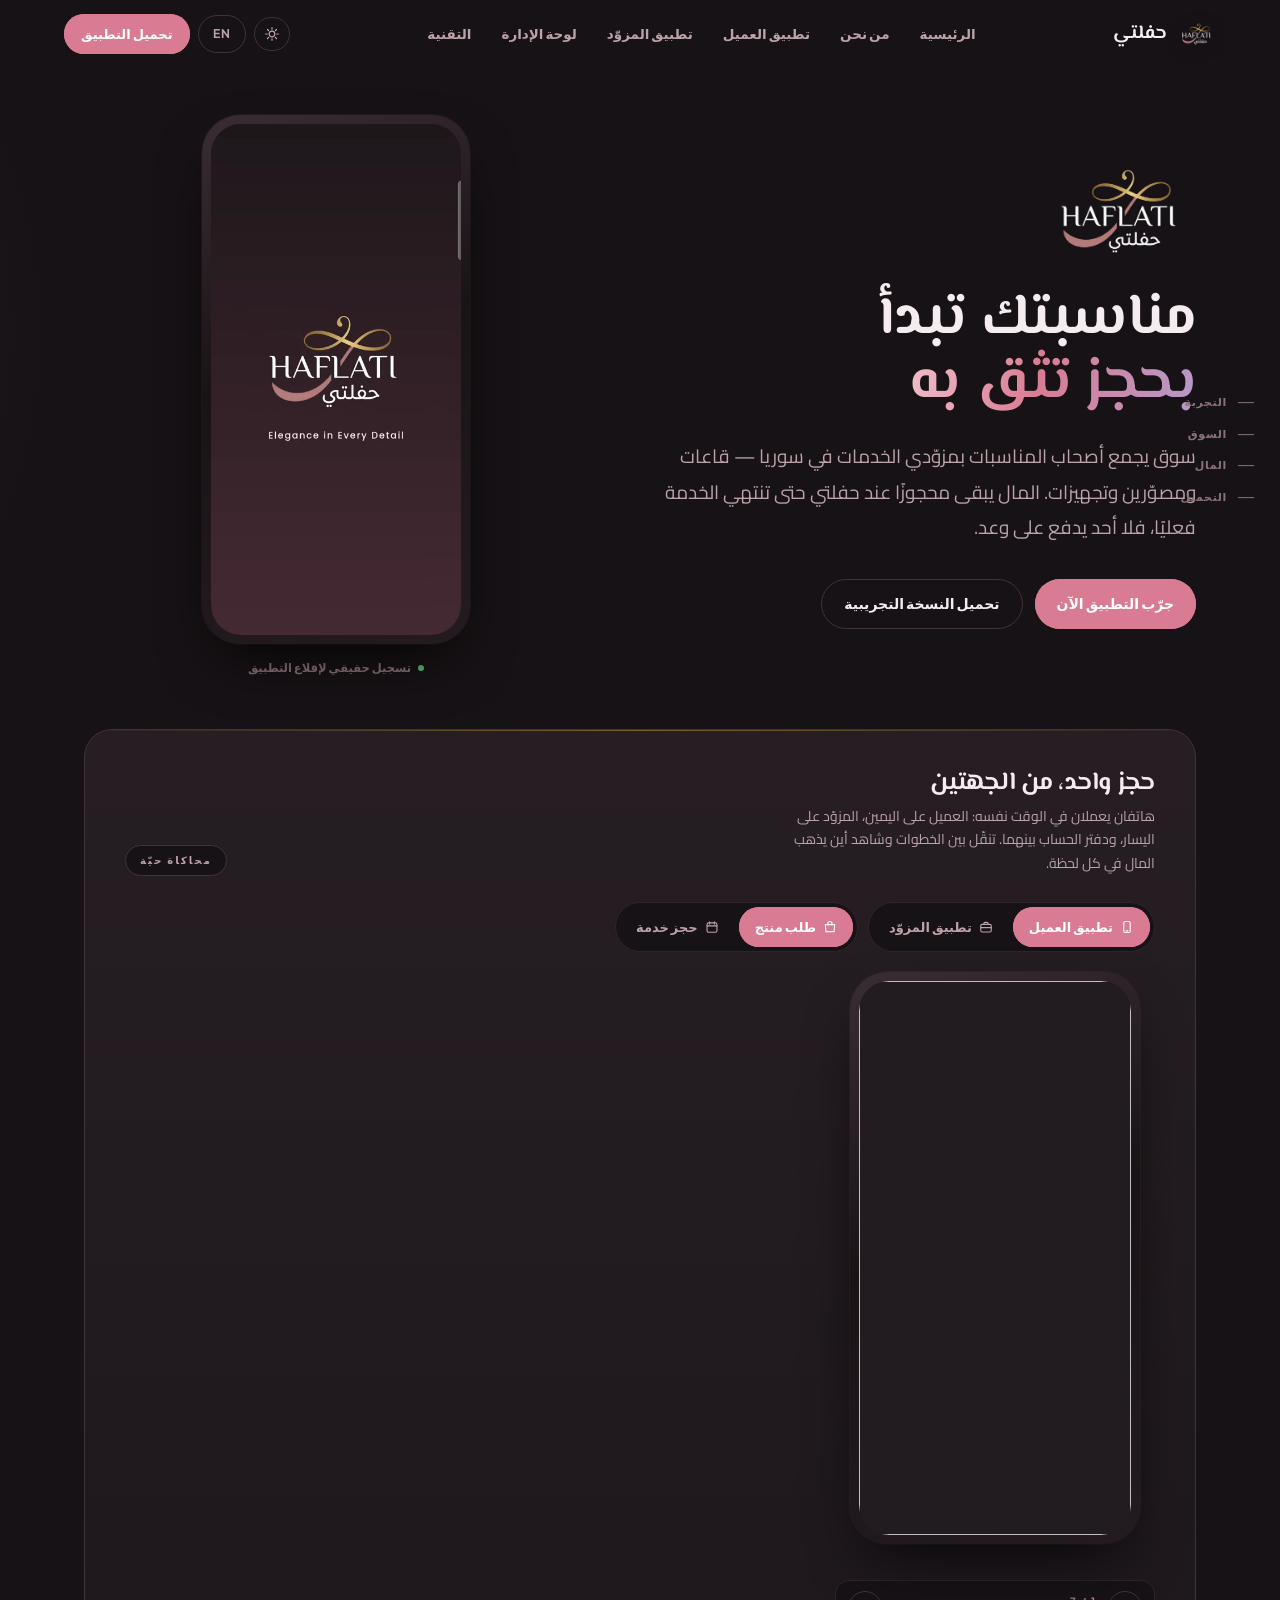
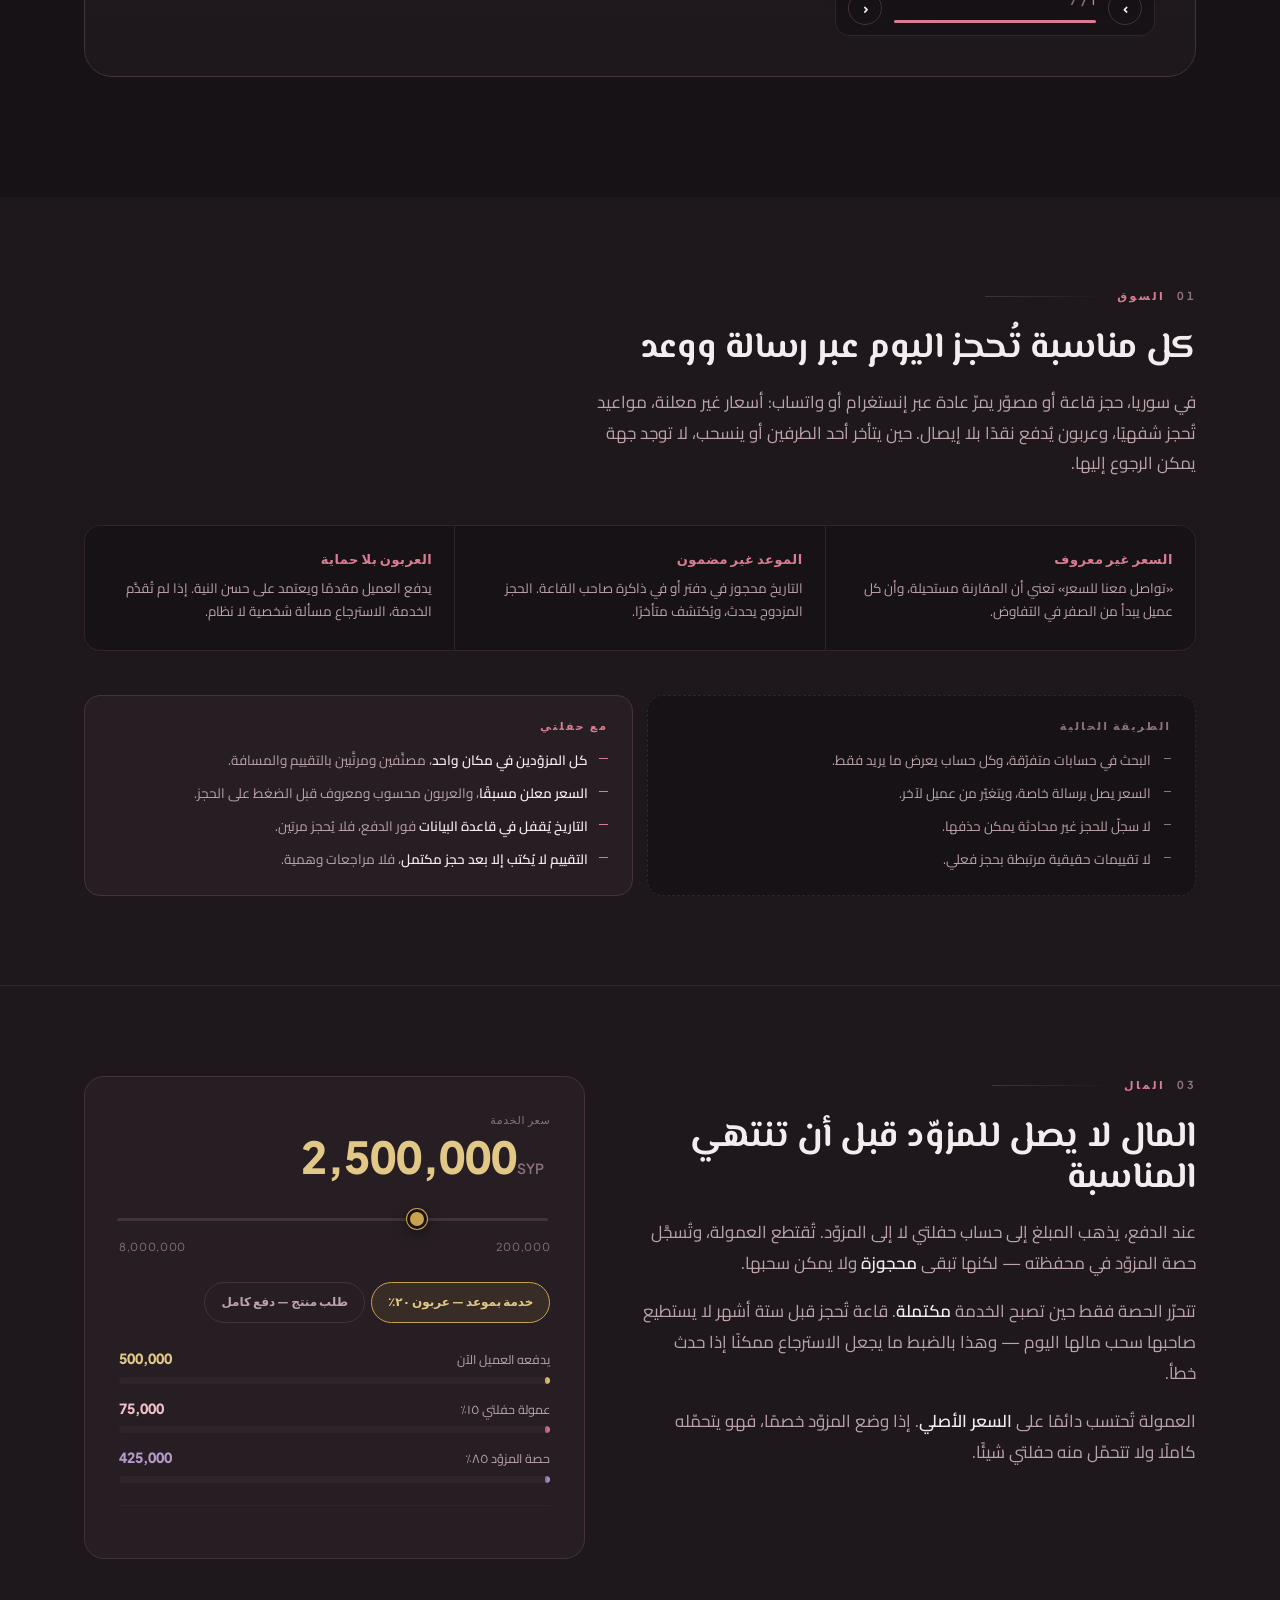
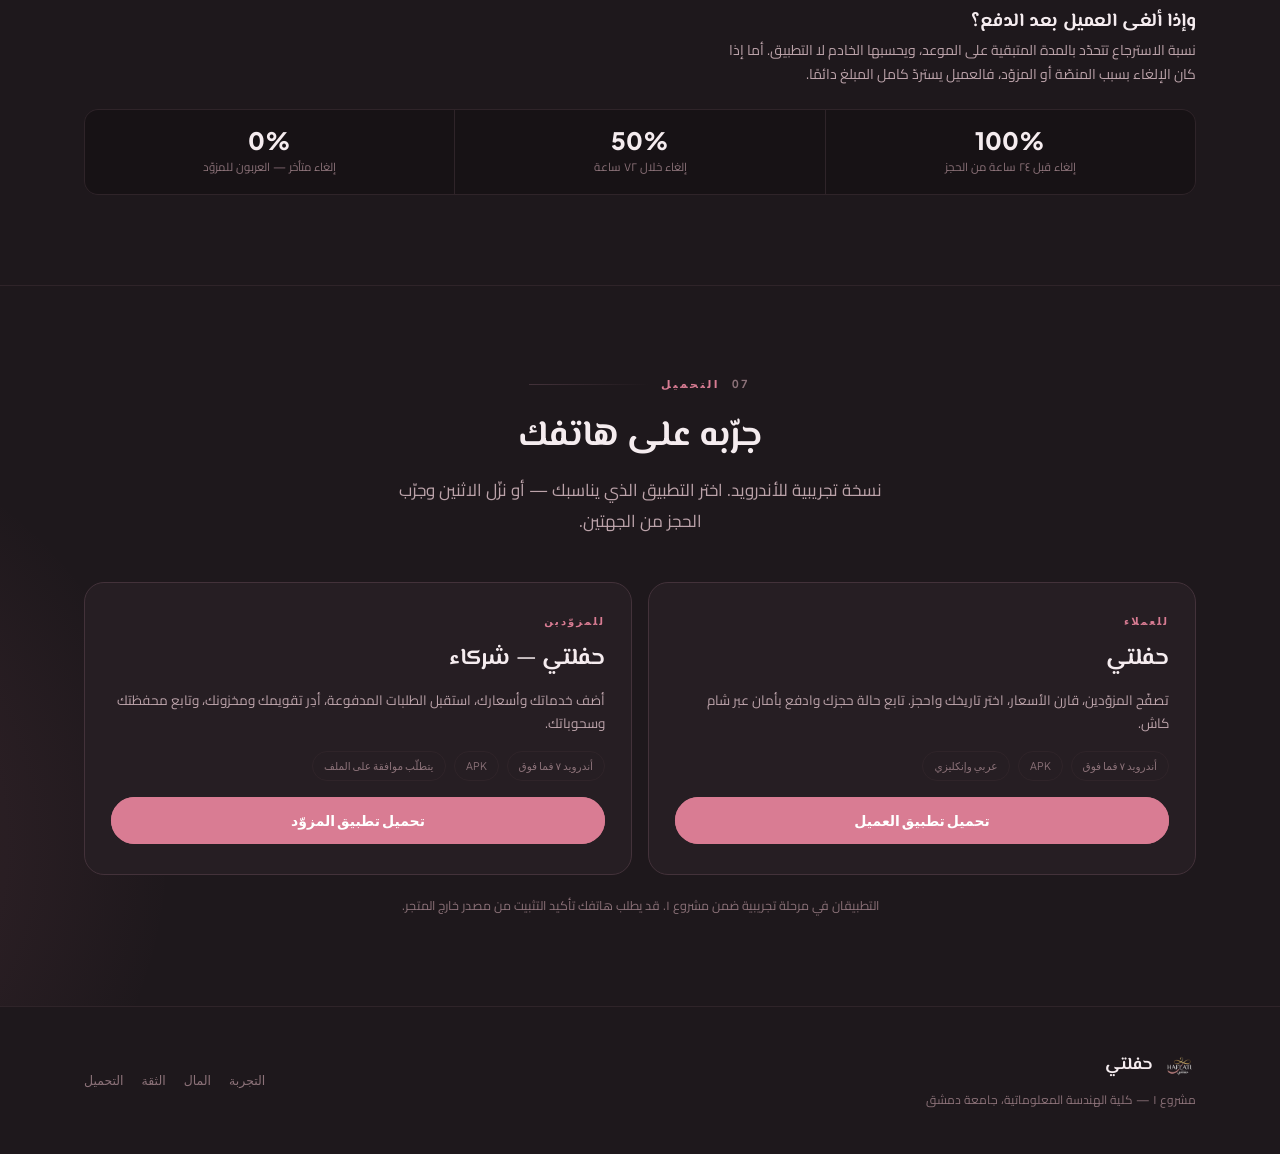
==== commit fc9c5dcd: "Fix hash links, add admin captures, rework the mobile section strip Download buttons needed two taps" ====
--- a/index.html
+++ b/index.html
@@ -1350,22 +1350,28 @@
    ─────────────────────────────────────────────────── */
 .pagestrip{display:none}
 @media(max-width:999px){
+  /* Sticky under the topbar, and it slides away as you read down and comes
+     back the moment you scroll up — the sections were easy to miss when the
+     strip just scrolled off with the page. */
   .pagestrip{
-    display:flex; gap:0; position:relative; z-index:20;
+    display:flex; gap:0; position:sticky; inset-block-start:0; z-index:20;
     padding:0 max(8px, calc(var(--gut) - 12px)); overflow-x:auto; scrollbar-width:none;
     overscroll-behavior-x:contain; scroll-behavior:smooth;
-    background:var(--ink); border-bottom:1px solid var(--edge-soft);
+    background:var(--ink); border-bottom:1px solid var(--edge);
+    transition:transform .3s var(--e);
   }
+  .pagestrip.tucked{transform:translateY(-104%)}
   .pagestrip::-webkit-scrollbar{display:none}
+  /* Labels now name the thing ("Customer app", not "Customer"), so each tab
+     is wider than a sixth of the screen and the strip scrolls horizontally. */
   .pagestrip a{
-    flex:1 1 0; min-width:0; display:flex; align-items:center; justify-content:center;
-    padding:11px 4px 10px; border:0; border-bottom:2px solid transparent;
-    font-family:var(--ui); font-size:11.5px; font-weight:700; color:var(--dim);
+    flex:0 0 auto; display:flex; align-items:center; justify-content:center; gap:6px;
+    padding:13px 14px 11px; border:0; border-bottom:2px solid transparent;
+    font-family:var(--ui); font-size:13.5px; font-weight:700; color:var(--muted);
     letter-spacing:-.01em; white-space:nowrap; transition:.22s var(--e);
-    overflow:hidden; text-overflow:ellipsis;
   }
   .pagestrip a.on{color:var(--rose); border-bottom-color:var(--rose)}
-  .pic{display:none}
+  .pagestrip .pic{display:block; width:15px; height:15px; flex:none}
   /* the burger is now a secondary control */
   .burger{display:none}
 }
@@ -1797,6 +1803,9 @@
 
 .cs-view{display:none}
 .cs-view.on{display:block; animation:pageIn .35s var(--e)}
+/* The admin views are real captures of the console rather than rebuilt
+   markup, so each panel is just the screenshot filling the frame. */
+.cs-shot{display:block; width:100%; height:auto; border-radius:8px}
 .cs-item[data-nav]{cursor:pointer}
 .ad-btn{
   display:flex; align-items:center; gap:8px; padding:10px 12px; border-radius:10px;
@@ -1975,7 +1984,7 @@
 <symbol id="i-flower" viewBox="0 0 24 24"><circle cx="12" cy="9" r="2.4"/><path d="M12 6.6a2.4 2.4 0 1 1 0-.1M14.4 9a2.4 2.4 0 1 1 .1 0M12 11.4a2.4 2.4 0 1 1 0 .1M9.6 9a2.4 2.4 0 1 1-.1 0"/><path d="M12 13v7"/></symbol>
 <symbol id="i-cake" viewBox="0 0 24 24"><path d="M4 20v-6a2 2 0 0 1 2-2h12a2 2 0 0 1 2 2v6z"/><path d="M4 16c2 1.5 3 1.5 4 0s2-1.5 4 0 3 1.5 4 0 2-1.5 4 0"/><path d="M12 12V8M9 12V9M15 12V9"/></symbol>
 </defs></svg>
-<a class="skip" href="#stage" data-i18n="skip">تخطّي إلى التجربة التفاعلية</a>
+<a class="skip" href="#/#stage" data-i18n="skip">تخطّي إلى التجربة التفاعلية</a>
 
 <!-- ══ TOP BAR ══ -->
 <header class="topbar" id="topbar">
@@ -2006,9 +2015,9 @@
   <button class="drawer-close" id="drawerClose" aria-label="Close"><svg viewBox="0 0 24 24"><path d="M6 6l12 12M18 6L6 18"/></svg></button>
   <a href="#/"         data-route="/"         ><span data-i18n="navHome">الرئيسية</span><small>01</small></a>
   <a href="#/about"    data-route="/about"    ><span data-i18n="navAbout">من نحن</span><small>02</small></a>
-  <a href="#/app"      data-route="/app"      ><span data-i18n="navUserShort">العميل</span><small>03</small></a>
-  <a href="#/partners" data-route="/partners" ><span data-i18n="navVendorShort">المزوّد</span><small>04</small></a>
-  <a href="#/admin"    data-route="/admin"    ><span data-i18n="navAdminShort">الإدارة</span><small>05</small></a>
+  <a href="#/app"      data-route="/app"      ><span data-i18n="navUserShort">تطبيق العميل</span><small>03</small></a>
+  <a href="#/partners" data-route="/partners" ><span data-i18n="navVendorShort">تطبيق المزوّد</span><small>04</small></a>
+  <a href="#/admin"    data-route="/admin"    ><span data-i18n="navAdminShort">لوحة الإدارة</span><small>05</small></a>
   <a href="#/tech"     data-route="/tech"     ><span data-i18n="navTech">التقنية</span><small>06</small></a>
   <a href="#/download" data-route="/download" ><span data-i18n="navDownload">تحميل التطبيق</span><small>07</small></a>
 </div>
@@ -2912,9 +2921,9 @@
 <nav class="pagestrip" id="pagestrip" aria-label="أقسام الموقع">
   <a href="#/"         data-route="/"        ><svg class="pic"><use href="#i-home"/></svg><span data-i18n="navHome">الرئيسية</span></a>
   <a href="#/about"    data-route="/about"   ><svg class="pic"><use href="#i-users"/></svg><span data-i18n="navAbout">من نحن</span></a>
-  <a href="#/app"      data-route="/app"     ><svg class="pic"><use href="#i-phone"/></svg><span data-i18n="navUserShort">العميل</span></a>
-  <a href="#/partners" data-route="/partners"><svg class="pic"><use href="#i-case"/></svg><span data-i18n="navVendorShort">المزوّد</span></a>
-  <a href="#/admin"    data-route="/admin"   ><svg class="pic"><use href="#i-shield"/></svg><span data-i18n="navAdminShort">الإدارة</span></a>
+  <a href="#/app"      data-route="/app"     ><svg class="pic"><use href="#i-phone"/></svg><span data-i18n="navUserShort">تطبيق العميل</span></a>
+  <a href="#/partners" data-route="/partners"><svg class="pic"><use href="#i-case"/></svg><span data-i18n="navVendorShort">تطبيق المزوّد</span></a>
+  <a href="#/admin"    data-route="/admin"   ><svg class="pic"><use href="#i-shield"/></svg><span data-i18n="navAdminShort">لوحة الإدارة</span></a>
   <a href="#/tech"     data-route="/tech"    ><svg class="pic"><use href="#i-grid"/></svg><span data-i18n="navTech">التقنية</span></a>
 </nav>
 
@@ -2922,10 +2931,10 @@
 <div class="page on" id="p-home">
 <!-- ══ SECTION RAIL ══ -->
 <nav class="rail" id="rail" aria-label="أقسام الصفحة">
-  <a href="#stage"><i></i><span data-i18n="railDemo">التجربة</span></a>
-  <a href="#market"><i></i><span data-i18n="railMarket">السوق</span></a>
-  <a href="#money"><i></i><span data-i18n="railMoney">المال</span></a>
-  <a href="#download"><i></i><span data-i18n="railGet">التحميل</span></a>
+  <a href="#/#stage"><i></i><span data-i18n="railDemo">التجربة</span></a>
+  <a href="#/#market"><i></i><span data-i18n="railMarket">السوق</span></a>
+  <a href="#/#money"><i></i><span data-i18n="railMoney">المال</span></a>
+  <a href="#/download"><i></i><span data-i18n="railGet">التحميل</span></a>
 </nav>
 
 <!-- ══ HERO ══ -->
@@ -2942,8 +2951,8 @@
       المال يبقى محجوزًا عند حفلتي حتى تنتهي الخدمة فعليًا، فلا أحد يدفع على وعد.
     </p>
     <div class="hero-cta">
-      <a href="#stage" class="btn btn-solid" data-i18n="heroCta1">جرّب التطبيق الآن</a>
-      <a href="#download" class="btn btn-ghost" data-i18n="heroCta2">تحميل النسخة التجريبية</a>
+      <a href="#/#stage" class="btn btn-solid" data-i18n="heroCta1">جرّب التطبيق الآن</a>
+      <a href="#/download" class="btn btn-ghost" data-i18n="heroCta2">تحميل النسخة التجريبية</a>
     </div>
    </div>
    <div class="hero-phone">
@@ -3521,107 +3530,26 @@
 
         <!-- 0 · dashboard -->
         <div class="cs-view on" data-view="0">
-          <div class="cs-content">
-            <div class="cs-h">
-              <span data-i18n="ad_welcome">أهلاً بعودتك، عامر</span>
-              <small data-i18n="ad_sub">نظرة عامة على المنصّة — كل شيء في مكان واحد</small>
-            </div>
-            <div class="cs-stats">
-              <div class="cs-stat tone-lav"><span class="ci"><svg class="ic"><use href="#i-users"/></svg></span><div class="cv">1,482</div><div class="cl" data-i18n="ad_s1">إجمالي المستخدمين</div></div>
-              <div class="cs-stat tone-pri"><span class="ci"><svg class="ic"><use href="#i-shop"/></svg></span><div class="cv">96</div><div class="cl" data-i18n="ad_s2">مزوّدون معتمدون</div></div>
-              <div class="cs-stat tone-suc"><span class="ci"><svg class="ic"><use href="#i-cal"/></svg></span><div class="cv">214</div><div class="cl" data-i18n="ad_s3">حجوزات نشطة</div></div>
-              <div class="cs-stat tone-warn"><span class="ci"><svg class="ic"><use href="#i-wallet"/></svg></span><div class="cv">18.4M</div><div class="cl" data-i18n="ad_s4">أرباح المنصّة</div></div>
-            </div>
-            <div class="cs-panels">
-              <div class="cs-panel">
-                <div class="cs-ph"><b data-i18n="ad_trend">أرباح المنصّة — آخر ١٢ شهرًا</b><span data-i18n="ad_trendSub">من المدفوعات المؤكَّدة فقط</span></div>
-                <div class="cs-chart">
-                  <i style="height:34%"></i><i style="height:41%"></i><i style="height:38%"></i>
-                  <i style="height:52%"></i><i style="height:47%"></i><i style="height:61%"></i>
-                  <i style="height:58%"></i><i style="height:72%"></i><i style="height:66%"></i>
-                  <i style="height:81%"></i><i style="height:88%"></i><i style="height:100%"></i>
-                </div>
-              </div>
-              <div class="cs-panel">
-                <div class="cs-ph"><b data-i18n="ad_kyc">طابور المراجعة</b><span data-i18n="ad_kycSub">٧ مزوّدين بانتظار الموافقة</span></div>
-                <div class="cs-q"><span class="av" data-img="venueSq"></span><span class="nm" data-i18n="ad_q1">قاعة النخيل</span><span class="cs-pill w" data-i18n="ad_pend">قيد المراجعة</span></div>
-                <div class="cs-q"><span class="av" data-img="photoSq"></span><span class="nm" data-i18n="ad_q2">عدسة الشام</span><span class="cs-pill w" data-i18n="ad_pend">قيد المراجعة</span></div>
-                <div class="cs-q"><span class="av" data-img="cakeSq"></span><span class="nm" data-i18n="ad_q3">حلويات المهدي</span><span class="cs-pill s" data-i18n="ad_appr">اعتُمد</span></div>
-              </div>
-            </div>
-          </div>
+          <img class="cs-shot" loading="lazy" decoding="async"
+               src="assets/img/sh_addashboard.webp" alt="">
         </div>
 
         <!-- 1 · vendor review -->
         <div class="cs-view" data-view="1">
-          <div class="cs-content">
-            <div class="cs-h">
-              <span data-i18n="adv_h">مراجعة مزوّد</span>
-              <small data-i18n="adv_sub">لا يظهر أي مزوّد للعملاء قبل أن يمرّ من هنا</small>
-            </div>
-            <div class="cs-panels" style="grid-template-columns:1fr 1fr">
-              <div class="cs-panel">
-                <div class="cs-ph"><b data-i18n="ad_q1">قاعة النخيل</b><span data-i18n="adv_cat">قاعة أفراح · المزّة، دمشق</span></div>
-                <div class="cs-q"><span class="av" data-img="venueSq"></span><span class="nm" data-i18n="adv_f1">صورة الغلاف</span><span class="cs-pill s">✓</span></div>
-                <div class="cs-q"><span class="av" data-img="photoSq"></span><span class="nm" data-i18n="adv_f2">هويّة صاحب النشاط</span><span class="cs-pill s">✓</span></div>
-                <div class="cs-q"><span class="av" data-img="cakeSq"></span><span class="nm" data-i18n="adv_f3">إثبات العنوان</span><span class="cs-pill w" data-i18n="adv_miss">ناقص</span></div>
-              </div>
-              <div class="cs-panel">
-                <div class="cs-ph"><b data-i18n="adv_dec">القرار</b><span data-i18n="adv_decSub">كلاهما يصل المزوّد بنصّه</span></div>
-                <div style="padding:11px; display:flex; flex-direction:column; gap:9px">
-                  <div class="ad-btn ok"><svg class="ic sm"><use href="#i-checkc"/></svg><span data-i18n="adv_ok">اعتماد وإظهاره للعملاء</span></div>
-                  <div class="ad-btn no"><svg class="ic sm"><use href="#i-ban"/></svg><span data-i18n="adv_no">رفض مع سبب مكتوب</span></div>
-                  <div class="ad-note" data-i18n="adv_note">الرفض بلا سبب غير ممكن — الحقل إلزامي، ويصل نصّه إلى المزوّد كما هو.</div>
-                </div>
-              </div>
-            </div>
-          </div>
+          <img class="cs-shot" loading="lazy" decoding="async"
+               src="assets/img/sh_adkyc.webp" alt="">
         </div>
 
         <!-- 2 · money -->
         <div class="cs-view" data-view="2">
-          <div class="cs-content">
-            <div class="cs-h">
-              <span data-i18n="adm_h">الأموال المستحقّة</span>
-              <small data-i18n="adm_sub">استرجاعات لم تُدفع، وطلبات سحب معلّقة</small>
-            </div>
-            <div class="cs-stats" style="grid-template-columns:repeat(3,1fr)">
-              <div class="cs-stat tone-err"><span class="ci"><svg class="ic"><use href="#i-up"/></svg></span><div class="cv">2</div><div class="cl" data-i18n="adm_s1">استرجاعات مستحقّة</div></div>
-              <div class="cs-stat tone-warn"><span class="ci"><svg class="ic"><use href="#i-wallet"/></svg></span><div class="cv">5</div><div class="cl" data-i18n="adm_s2">طلبات سحب</div></div>
-              <div class="cs-stat tone-suc"><span class="ci"><svg class="ic"><use href="#i-checkc"/></svg></span><div class="cv">31</div><div class="cl" data-i18n="adm_s3">سُوِّيت هذا الشهر</div></div>
-            </div>
-            <div class="cs-panel">
-              <div class="cs-ph"><b data-i18n="adm_t">لكل مبلغ ثلاثة مصائر معلنة</b><span data-i18n="adm_tSub">دُفع · أُسقط بسبب مكتوب · ما زال مستحقًّا</span></div>
-              <div class="cs-q"><span class="av" data-img="photoSq"></span><span class="nm" data-i18n="adm_r1">استرجاع #4980 · ريم الأحمد</span><span class="cs-pill w" data-i18n="adm_due">مستحقّ</span></div>
-              <div class="cs-q"><span class="av" data-img="venueSq"></span><span class="nm" data-i18n="adm_r2">سحب · قصر الياسمين</span><span class="cs-pill w" data-i18n="adm_pend2">قيد التنفيذ</span></div>
-              <div class="cs-q"><span class="av" data-img="cakeSq"></span><span class="nm" data-i18n="adm_r3">استرجاع #4871 · سامر ودانية</span><span class="cs-pill s" data-i18n="adm_paid">دُفع</span></div>
-            </div>
-          </div>
+          <img class="cs-shot" loading="lazy" decoding="async"
+               src="assets/img/sh_adfinancials.webp" alt="">
         </div>
 
         <!-- 3 · a complaint -->
         <div class="cs-view" data-view="3">
-          <div class="cs-content">
-            <div class="cs-h">
-              <span data-i18n="adc_h">شكوى مفتوحة</span>
-              <small data-i18n="adc_sub">الحجز والمحادثة معروضان مع القرار، لا منفصلين عنه</small>
-            </div>
-            <div class="cs-panels">
-              <div class="cs-panel">
-                <div class="cs-ph"><b data-i18n="adc_t">المزوّد لم يحضر في الموعد</b><span data-i18n="adc_meta">عدم حضور · مرفق بحجز #4980 · ريم الأحمد</span></div>
-                <div class="cs-q"><span class="av" data-img="venueSq"></span><span class="nm" data-i18n="adc_bk">باقة الزفاف · ١٢ أيلول · 500,000 ل.س</span><span class="cs-pill w" data-i18n="ad_pend">قيد المراجعة</span></div>
-                <div style="padding:0 11px 11px"><div class="ad-note" data-i18n="adc_chat">المحادثة بين الطرفين مرفقة كاملة، فالقرار يُتّخذ على السياق لا على رواية طرف واحد.</div></div>
-              </div>
-              <div class="cs-panel">
-                <div class="cs-ph"><b data-i18n="adv_dec">القرار</b><span data-i18n="adc_two">خياران فقط</span></div>
-                <div style="padding:11px; display:flex; flex-direction:column; gap:9px">
-                  <div class="ad-btn no"><svg class="ic sm"><use href="#i-ban"/></svg><span data-i18n="adc_c1">إلغاء مع استرجاع كامل</span></div>
-                  <div class="ad-btn ok"><svg class="ic sm"><use href="#i-checkc"/></svg><span data-i18n="adc_c2">إبقاء الحجز ليكمله المزوّد</span></div>
-                  <div class="ad-note" data-i18n="adc_log">أيًّا كان القرار، يُكتب في سجلّ التدقيق بمن نفّذه ومتى.</div>
-                </div>
-              </div>
-            </div>
-          </div>
+          <img class="cs-shot" loading="lazy" decoding="async"
+               src="assets/img/sh_admoderation.webp" alt="">
         </div>
 
       </div>
@@ -3862,10 +3790,11 @@
       <p style="margin-top:10px" data-i18n="ftP">مشروع ١ — كلية الهندسة المعلوماتية، جامعة دمشق</p>
     </div>
     <div class="foot-links">
-      <a href="#stage" data-i18n="railDemo">التجربة</a>
-      <a href="#money" data-i18n="railMoney">المال</a>
-      <a href="#trust" data-i18n="railTrust">الثقة</a>
-      <a href="#download" data-i18n="railGet">التحميل</a>
+      <a href="#/#stage" data-i18n="railDemo">التجربة</a>
+      <a href="#/#money" data-i18n="railMoney">المال</a>
+      <!-- there is no #trust section; the trust story lives in #market -->
+      <a href="#/#market" data-i18n="railTrust">الثقة</a>
+      <a href="#/download" data-i18n="railGet">التحميل</a>
     </div>
   </div>
 </footer>
@@ -3958,7 +3887,7 @@
   ebVendorWhy:["ما يميّزه","What sets it apart"],
   vwH:["مصمَّم حول يوم عمل حقيقي","Designed around a real working day"],
   navAdmin:["لوحة الإدارة","Admin"],
-  navUserShort:["العميل","Customer"], navVendorShort:["المزوّد","Vendor"], navAdminShort:["الإدارة","Admin"],
+  navUserShort:["تطبيق العميل","Customer app"], navVendorShort:["تطبيق المزوّد","Vendor app"], navAdminShort:["لوحة الإدارة","Admin panel"],
   ebAdmin:["لوحة الإدارة","Admin console"],
   adH:["الطرف الثالث الذي يجعل الضمان ممكنًا","The third party that makes escrow possible"],
   adLead:["سوق فيه ضمان يحتاج جهة تفصل عند الخلاف. لوحة الإدارة هي تلك الجهة: تراجع المزوّدين قبل ظهورهم، وتتابع كل مبلغ محجوز، وتغلق الشكاوى بقرار مكتوب في سجلّ لا يُمحى.",
@@ -4328,8 +4257,8 @@
   x_open:["مفتوح الآن","Open now"],
   segUser:["تطبيق العميل","Customer app"], segVendor:["تطبيق المزوّد","Vendor app"],
   segOrder:["طلب منتج","Product order"], segService:["حجز خدمة","Service booking"], mon1:["عند حفلتي","With Haflati"], mon3:["متاح للسحب","Withdrawable"],
-  navVendorShort:["المزوّد","Vendor"],
-  navAdminShort:["الإدارة","Admin"],
+  navVendorShort:["تطبيق المزوّد","Vendor app"],
+  navAdminShort:["لوحة الإدارة","Admin panel"],
   segVendor:["تطبيق المزوّد","Vendor app"],
   segService:["حجز خدمة","Service booking"],
   railDemo:["التجربة","Demo"], railGet:["التحميل","Get it"], railMarket:["السوق","Market"],
@@ -4978,8 +4907,26 @@
 const railLinks = $$('#rail a');
 const sections  = railLinks.map(a=>$(a.getAttribute('href')));
 let ticking = false;
+// The section strip tucks away while you read down and returns as soon as you
+// scroll up, so the other sections stay one gesture away instead of being
+// stranded at the top of the page.
+let lastY = 0;
+function stripScroll(){
+  const strip = $('#pagestrip');
+  if (!strip) return;
+  const y = window.scrollY;
+  const down = y > lastY;
+  // Past the hero, and only for real movement — a few px of rubber-banding
+  // should not flip it.
+  if (Math.abs(y - lastY) > 6){
+    strip.classList.toggle('tucked', down && y > 260);
+    lastY = y;
+  }
+}
+
 function onScroll(){
   $('#topbar').classList.toggle('stuck', window.scrollY > 40);
+  stripScroll();
   const mid = window.scrollY + window.innerHeight * 0.34;
   let cur = 0;
   sections.forEach((s,i)=>{ if(s && s.offsetTop <= mid) cur = i; });
@@ -5032,6 +4979,10 @@
   const chip = $('#pagestrip a[data-route="' + path + '"]');
   if (chip){
     const strip = $('#pagestrip');
+    // A new page always starts with the strip showing, whatever the scroll
+    // direction was on the page we just left.
+    strip.classList.remove('tucked');
+    lastY = 0;
     strip.scrollTo({left: chip.offsetLeft - (strip.clientWidth - chip.clientWidth)/2,
                     behavior: reduceMotion ? 'auto' : 'smooth'});
   }
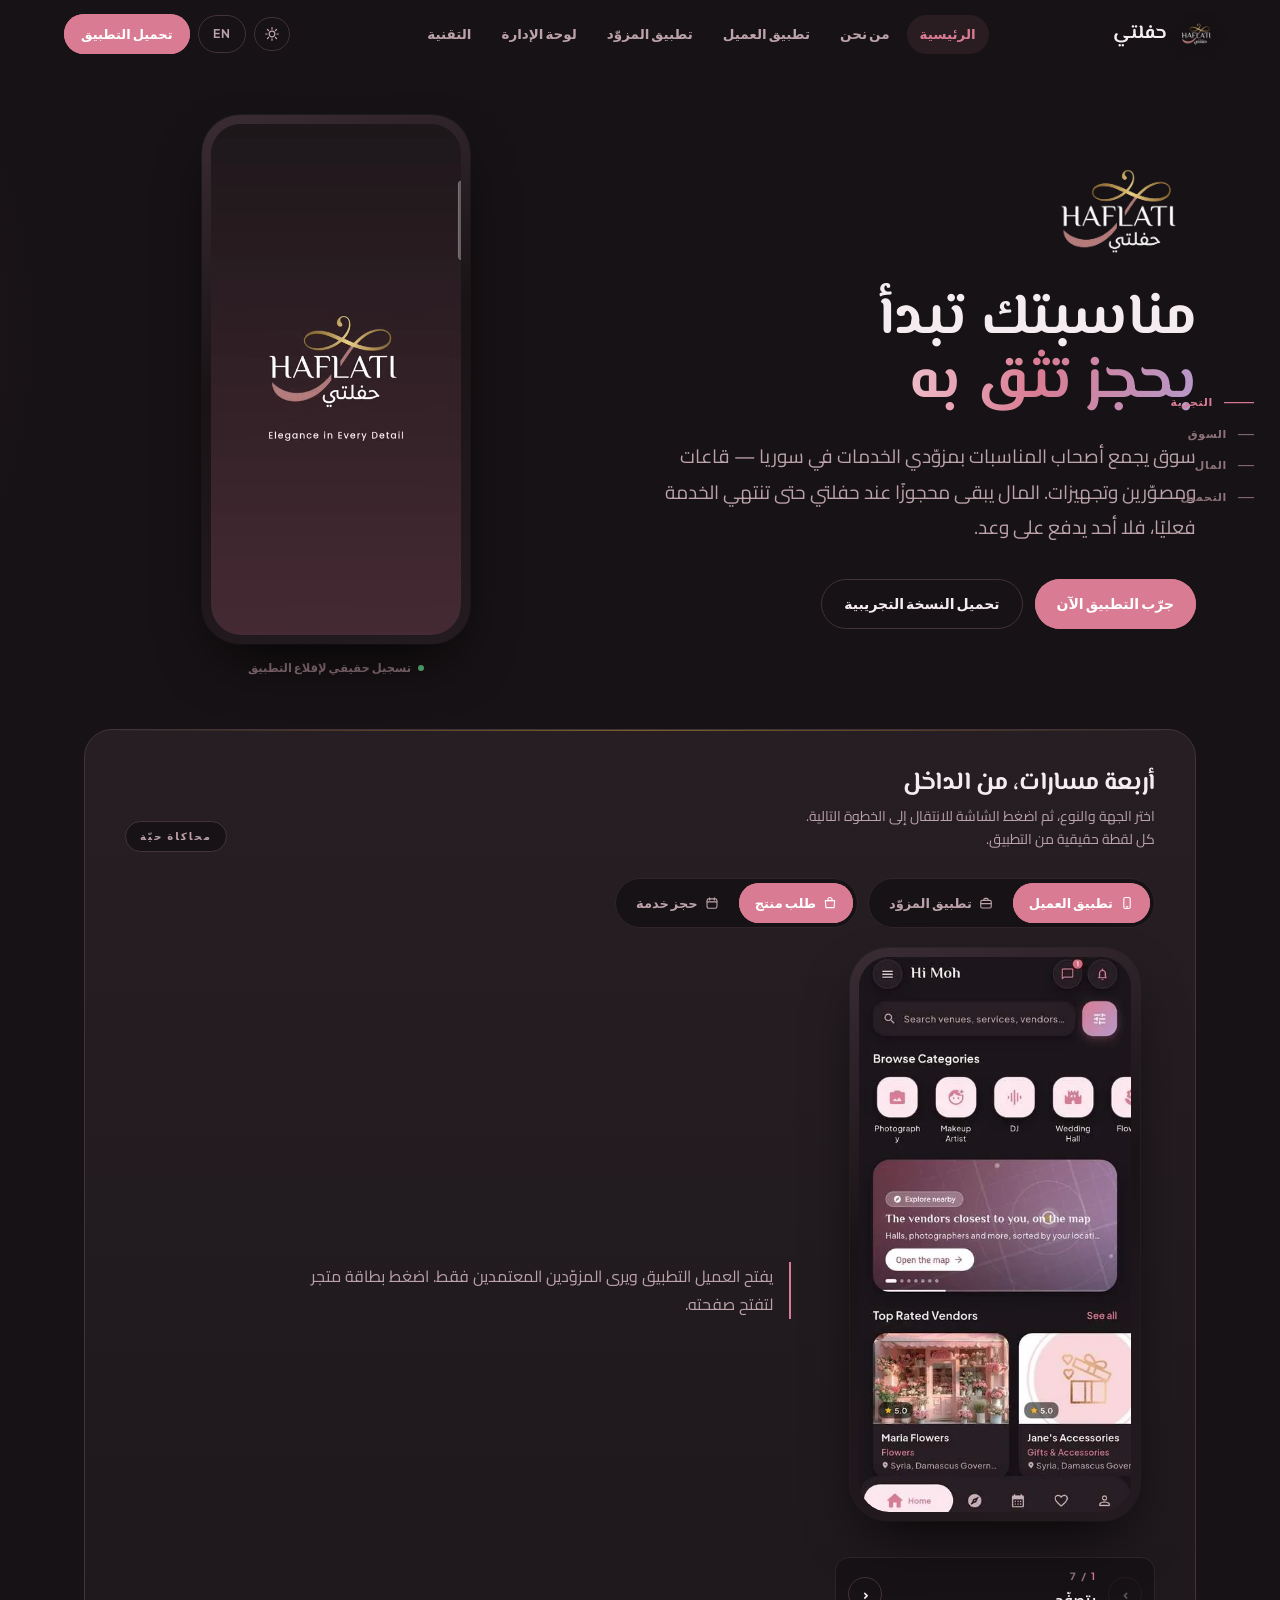
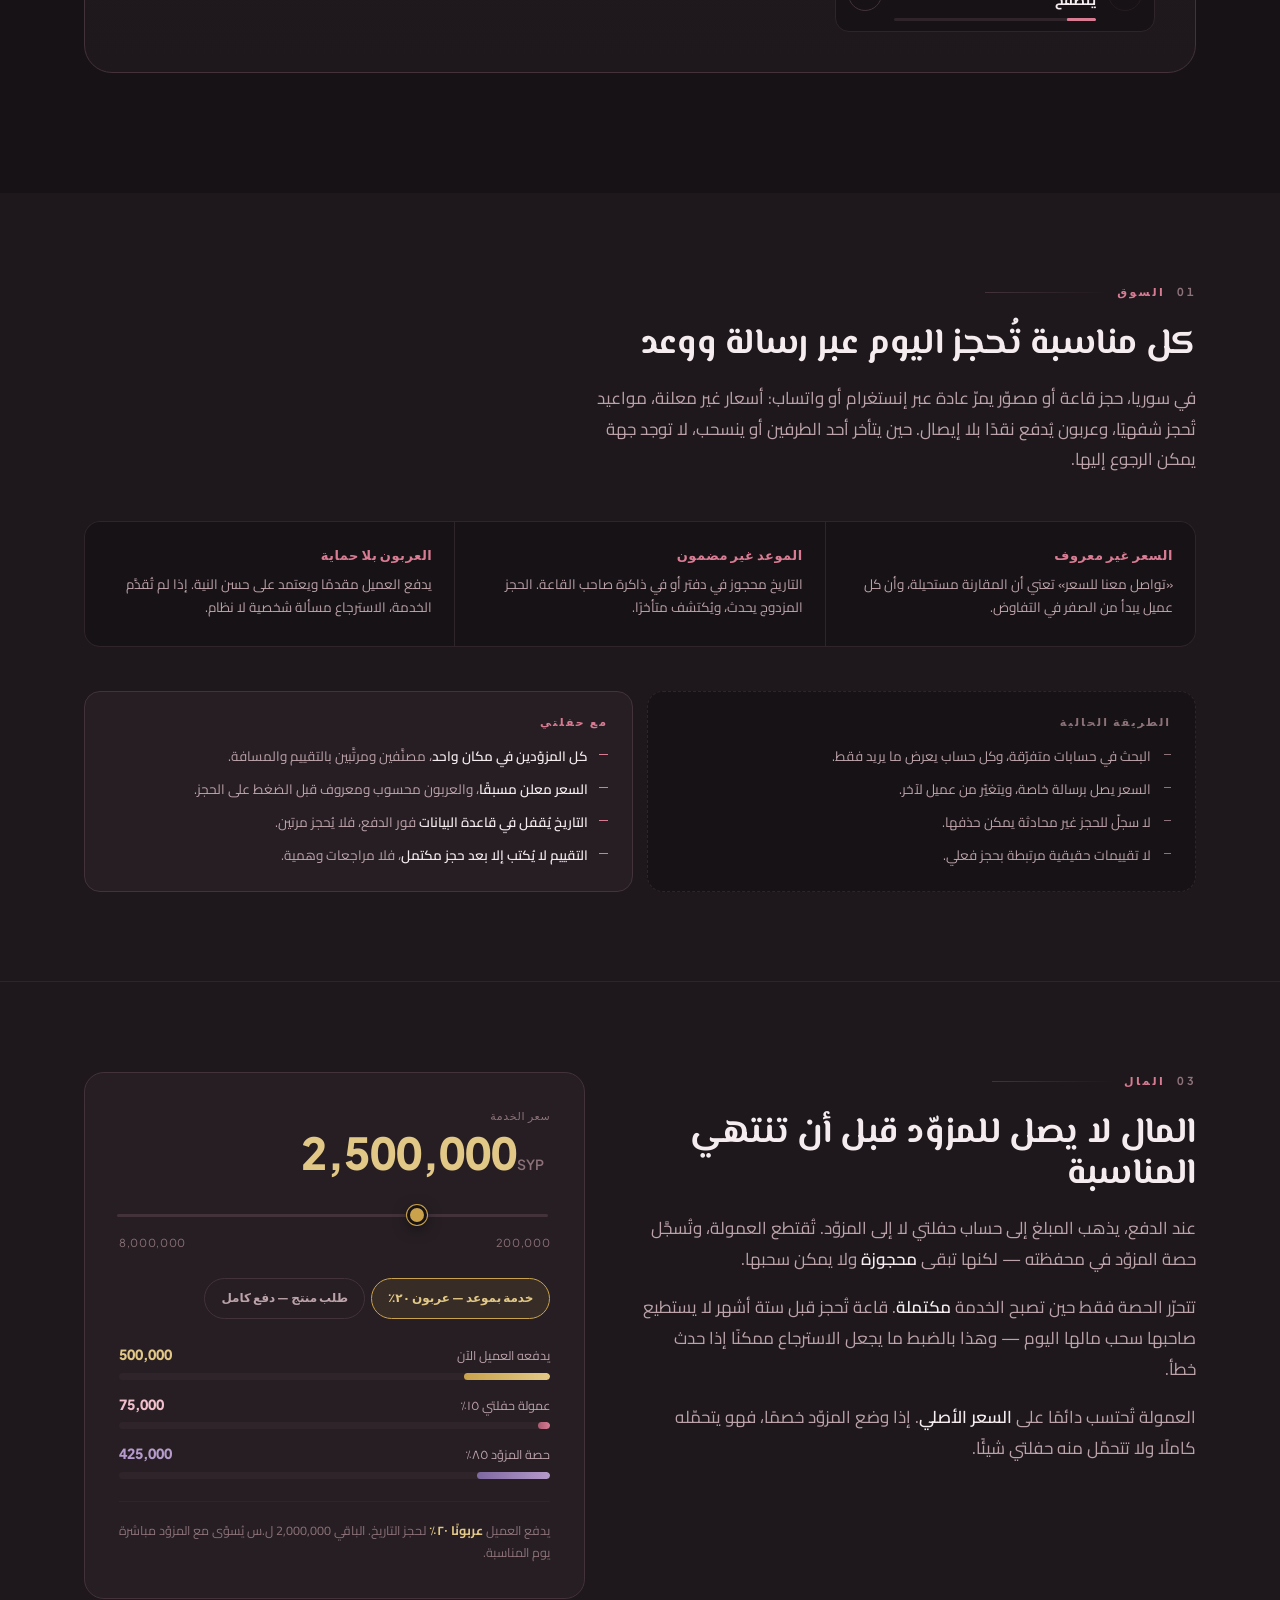
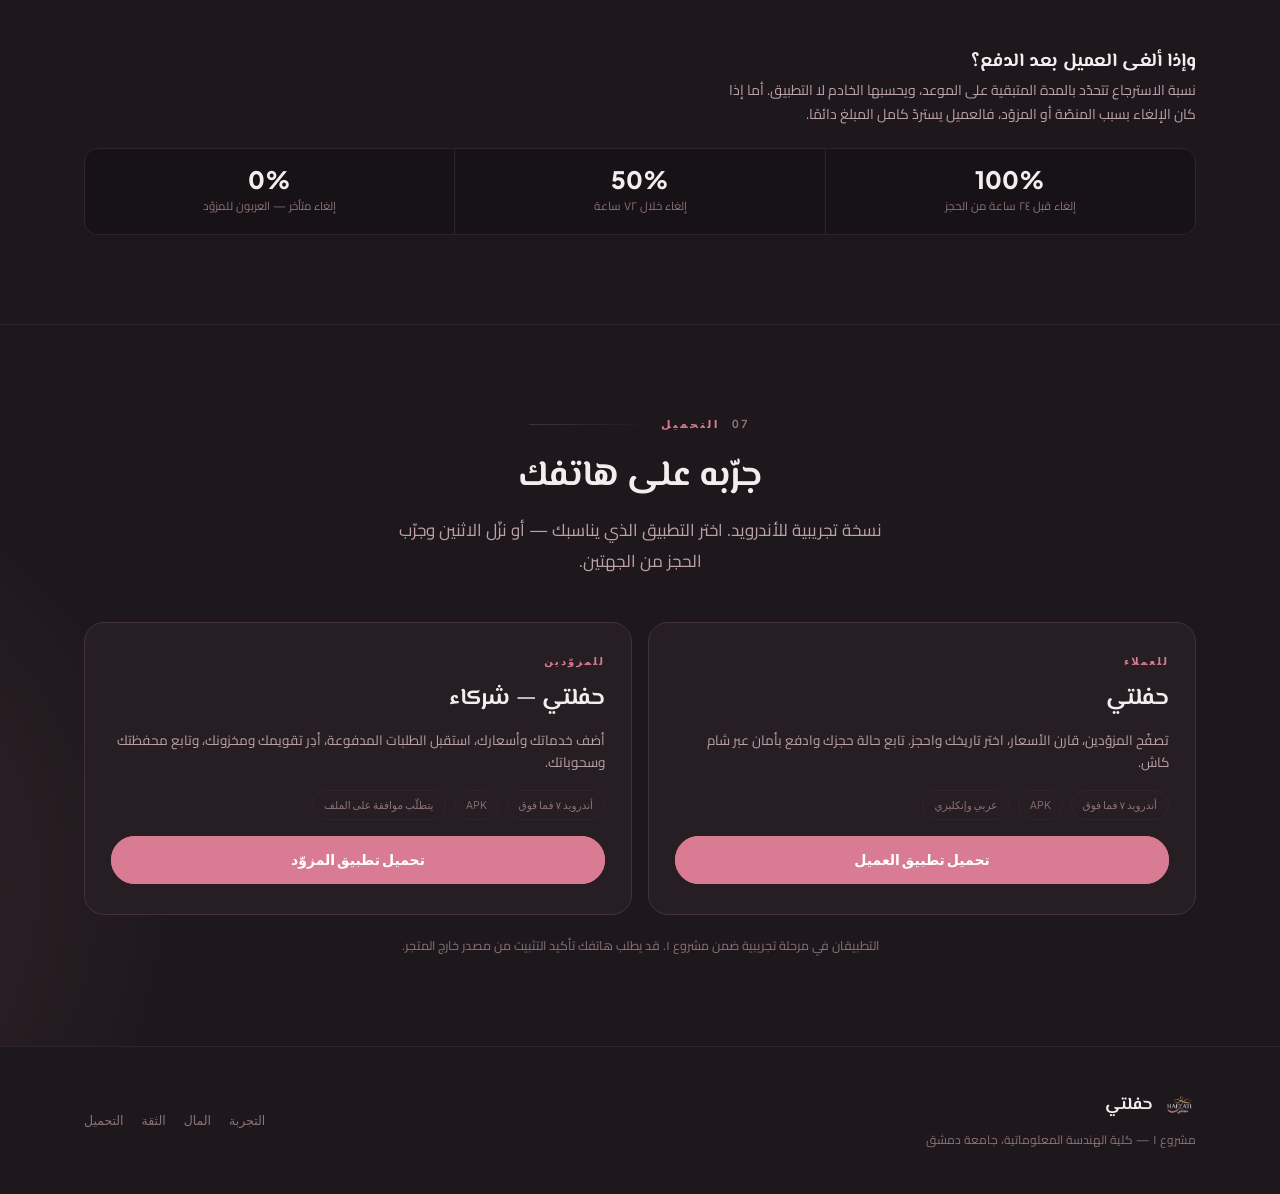
==== commit fbe58b27: "Fix the crash that made the whole page unclickable Changing the rail links to the router's "#/#stage" ====
--- a/index.html
+++ b/index.html
@@ -1350,28 +1350,24 @@
    ─────────────────────────────────────────────────── */
 .pagestrip{display:none}
 @media(max-width:999px){
-  /* Sticky under the topbar, and it slides away as you read down and comes
-     back the moment you scroll up — the sections were easy to miss when the
-     strip just scrolled off with the page. */
   .pagestrip{
-    display:flex; gap:0; position:sticky; inset-block-start:0; z-index:20;
+    display:flex; gap:0; position:relative; z-index:20;
     padding:0 max(8px, calc(var(--gut) - 12px)); overflow-x:auto; scrollbar-width:none;
     overscroll-behavior-x:contain; scroll-behavior:smooth;
     background:var(--ink); border-bottom:1px solid var(--edge);
-    transition:transform .3s var(--e);
   }
-  .pagestrip.tucked{transform:translateY(-104%)}
   .pagestrip::-webkit-scrollbar{display:none}
-  /* Labels now name the thing ("Customer app", not "Customer"), so each tab
-     is wider than a sixth of the screen and the strip scrolls horizontally. */
+  /* Labels name the thing ("Customer app", not "Customer"), so a tab is wider
+     than a sixth of the screen and the strip scrolls sideways instead of
+     squeezing six of them in. */
   .pagestrip a{
-    flex:0 0 auto; display:flex; align-items:center; justify-content:center; gap:6px;
-    padding:13px 14px 11px; border:0; border-bottom:2px solid transparent;
+    flex:0 0 auto; display:flex; align-items:center; justify-content:center;
+    padding:13px 15px 11px; border:0; border-bottom:2px solid transparent;
     font-family:var(--ui); font-size:13.5px; font-weight:700; color:var(--muted);
     letter-spacing:-.01em; white-space:nowrap; transition:.22s var(--e);
   }
   .pagestrip a.on{color:var(--rose); border-bottom-color:var(--rose)}
-  .pagestrip .pic{display:block; width:15px; height:15px; flex:none}
+  .pic{display:none}
   /* the burger is now a secondary control */
   .burger{display:none}
 }
@@ -4696,7 +4692,11 @@
       webm.src = IMG['vid'+t+'Webm'];   // VP9 — Chrome, Firefox, Edge, Safari 16+
       mp4.src  = IMG['vid'+t+'Mp4'];    // H.264 — everything older
       vid.load();
-      vid.play().catch(()=>{});
+      // play() returns a promise in modern browsers but undefined in some,
+      // and calling .catch() on undefined throws — which killed the rest of
+      // this script, route() included, leaving nothing on the page clickable.
+      const p = vid.play();
+      if (p && typeof p.catch === 'function') p.catch(()=>{});
     }
   }
   $$('img[data-pair]').forEach(i=>{
@@ -4905,28 +4905,20 @@
 
 // topbar + rail
 const railLinks = $$('#rail a');
-const sections  = railLinks.map(a=>$(a.getAttribute('href')));
+// Rail hrefs are router paths like "#/#stage" or "#/download", not selectors —
+// passing one straight to querySelector throws and takes the whole script with
+// it. Pull the section id out of the end instead.
+const sections  = railLinks.map(a=>{
+  const h = a.getAttribute('href') || '';
+  const id = h.includes('#', 1) ? h.slice(h.lastIndexOf('#') + 1) : h.replace(/^#\//, '');
+  return document.getElementById(id);
+});
 let ticking = false;
 // The section strip tucks away while you read down and returns as soon as you
 // scroll up, so the other sections stay one gesture away instead of being
 // stranded at the top of the page.
-let lastY = 0;
-function stripScroll(){
-  const strip = $('#pagestrip');
-  if (!strip) return;
-  const y = window.scrollY;
-  const down = y > lastY;
-  // Past the hero, and only for real movement — a few px of rubber-banding
-  // should not flip it.
-  if (Math.abs(y - lastY) > 6){
-    strip.classList.toggle('tucked', down && y > 260);
-    lastY = y;
-  }
-}
-
 function onScroll(){
   $('#topbar').classList.toggle('stuck', window.scrollY > 40);
-  stripScroll();
   const mid = window.scrollY + window.innerHeight * 0.34;
   let cur = 0;
   sections.forEach((s,i)=>{ if(s && s.offsetTop <= mid) cur = i; });
@@ -4979,10 +4971,6 @@
   const chip = $('#pagestrip a[data-route="' + path + '"]');
   if (chip){
     const strip = $('#pagestrip');
-    // A new page always starts with the strip showing, whatever the scroll
-    // direction was on the page we just left.
-    strip.classList.remove('tucked');
-    lastY = 0;
     strip.scrollTo({left: chip.offsetLeft - (strip.clientWidth - chip.clientWidth)/2,
                     behavior: reduceMotion ? 'auto' : 'smooth'});
   }
@@ -5001,6 +4989,14 @@
   onScroll();
 }
 window.addEventListener('hashchange', route);
+// Clicking a link whose hash already matches fires no hashchange, so the
+// second tap on "download" or "try the app" did nothing. Re-run the route
+// for those clicks instead of relying on the hash actually changing.
+document.addEventListener('click', e => {
+  const a = e.target.closest('a[href^="#/"]');
+  if (!a) return;
+  if (a.getAttribute('href') === location.hash){ e.preventDefault(); route(); }
+});
 
 $('#burger').addEventListener('click', ()=>{
   $('#drawer').classList.add('on'); document.body.style.overflow='hidden';
